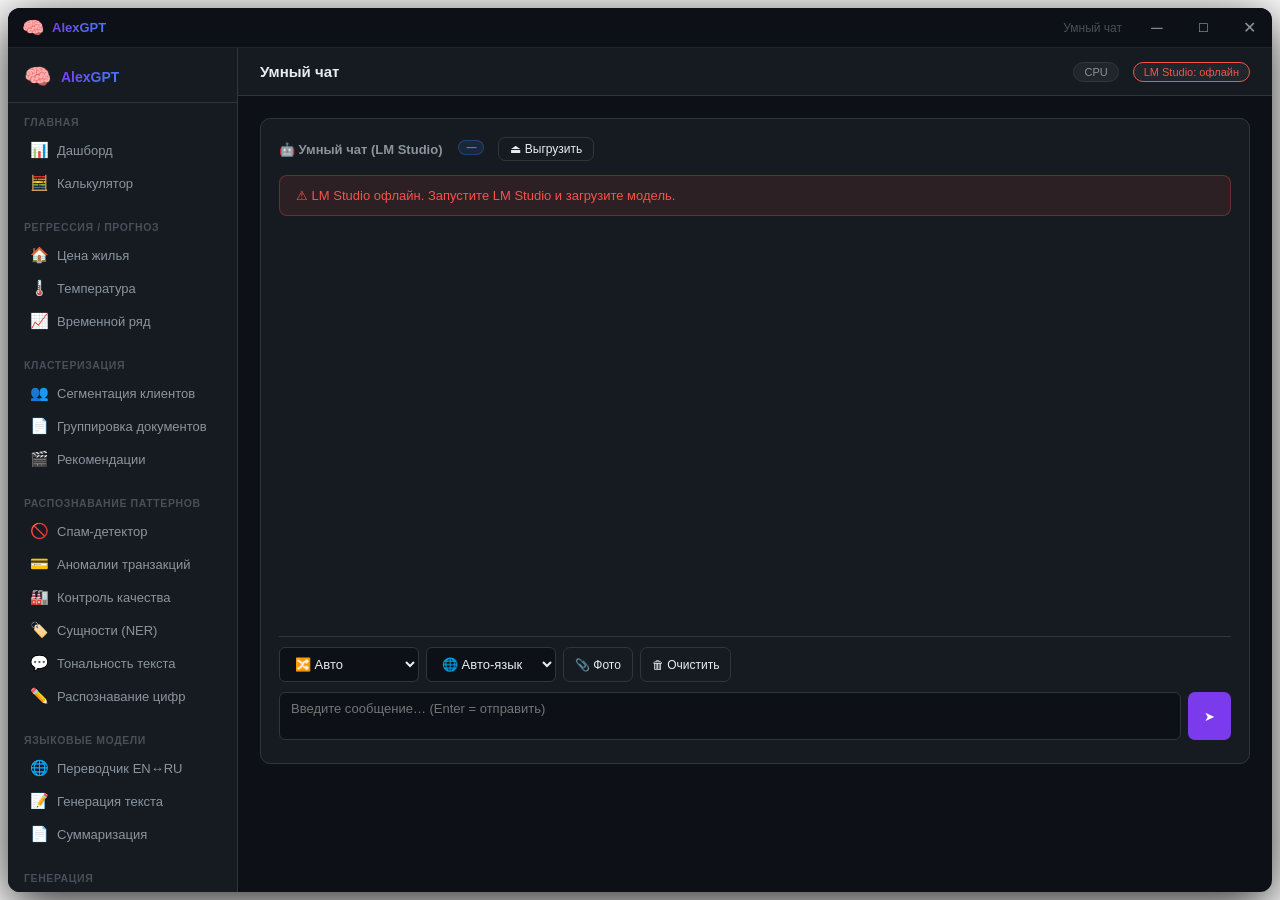
==== alexgpt/templates/app.html @ 1c68d15c "Навести порядок: структура, исправления багов, тесты, сборка - Проект разложен по папкам: alexgpt/ (" ====
<!DOCTYPE html>
<html lang="ru">
<head>
<meta charset="utf-8">
<meta name="viewport" content="width=device-width,initial-scale=1">
<title>AlexGPT</title>
<!-- Markdown + KaTeX для рендеринга чата -->
<link rel="stylesheet" href="/static/katex/katex.min.css">
<script defer src="/static/katex/katex.min.js"></script>
<script defer src="/static/katex/contrib/auto-render.min.js"
  onload="window._katexReady=true"></script>
<script src="/static/marked.min.js"></script>
<style>
:root{
  --bg:#0d1117;--surf:#161b22;--surf2:#21262d;--border:#30363d;
  --text:#e6edf3;--muted:#8b949e;--faint:#484f58;
  --purple:#7c3aed;--blue:#3b82f6;--green:#3fb950;--red:#f85149;--yellow:#d29922;
  --radius:10px;--sidebar:230px;--titlebar:40px;
}
*{margin:0;padding:0;box-sizing:border-box}
html,body{width:100%;height:100%;background:transparent;overflow:hidden;font-family:-apple-system,BlinkMacSystemFont,'Segoe UI',sans-serif;font-size:14px;color:var(--text)}

/* ══ Корневой контейнер (скруглённое окно) ══ */
#app-root{
  position:absolute;inset:8px;
  border-radius:12px;overflow:hidden;
  background:var(--bg);
  box-shadow:0 12px 52px rgba(0,0,0,.85),0 0 0 1px rgba(255,255,255,.07);
  display:flex;flex-direction:column;
  transition:inset .1s,border-radius .1s;
}
html[data-max='1'] #app-root{inset:0;border-radius:0;box-shadow:none;}

/* ══ Resize handles (по периметру) ══ */
.rz{position:absolute;z-index:9998;background:transparent}
.rz-n {top:0;left:12px;right:12px;height:5px;cursor:n-resize}
.rz-s {bottom:0;left:12px;right:12px;height:5px;cursor:s-resize}
.rz-e {right:0;top:12px;bottom:12px;width:5px;cursor:e-resize}
.rz-w {left:0;top:12px;bottom:12px;width:5px;cursor:w-resize}
.rz-ne{top:0;right:0;width:14px;height:14px;cursor:ne-resize}
.rz-nw{top:0;left:0;width:14px;height:14px;cursor:nw-resize}
.rz-se{bottom:0;right:0;width:14px;height:14px;cursor:se-resize}
.rz-sw{bottom:0;left:0;width:14px;height:14px;cursor:sw-resize}

/* ══ Titlebar ══ */
#titlebar{
  height:var(--titlebar);min-height:var(--titlebar);
  background:#0d1117;
  border-bottom:1px solid #1e2530;
  display:flex;align-items:center;
  flex-shrink:0;user-select:none;
}
#tb-logo{display:flex;align-items:center;gap:8px;padding:0 14px;flex-shrink:0;font-size:13px;font-weight:600}
#tb-logo .ico{font-size:18px}
#tb-logo .name{background:linear-gradient(135deg,var(--purple),var(--blue));-webkit-background-clip:text;-webkit-text-fill-color:transparent;background-clip:text}
#tb-drag{flex:1;height:100%;cursor:default}/* draggable zone */
#tb-pagetitle{font-size:12px;color:var(--faint);padding:0 12px;flex-shrink:0;pointer-events:none}
#tb-controls{display:flex;align-items:stretch;flex-shrink:0;height:100%}
.tb-btn{width:46px;height:100%;border:none;background:transparent;color:var(--muted);font-size:16px;cursor:pointer;display:flex;align-items:center;justify-content:center;transition:background .12s,color .12s}
.tb-btn:hover{background:#21262d;color:var(--text)}
.tb-close:hover{background:#e81123!important;color:#fff!important}
.tb-max-icon{font-size:12px}

/* ══ App body ══ */
#app-body{flex:1;display:flex;overflow:hidden;min-height:0}

/* ══ Sidebar ══ */
#sidebar{width:var(--sidebar);min-width:var(--sidebar);background:var(--surf);border-right:1px solid var(--border);display:flex;flex-direction:column;overflow-y:auto;overflow-x:hidden}
.logo{padding:16px 16px 12px;display:flex;align-items:center;gap:10px;border-bottom:1px solid var(--border)}
.logo-icon{font-size:22px}
.logo-text{font-size:14px;font-weight:700;background:linear-gradient(135deg,var(--purple),var(--blue));-webkit-background-clip:text;-webkit-text-fill-color:transparent;background-clip:text}
.nav-group{padding:8px 0}
.nav-label{padding:5px 16px;font-size:10.5px;font-weight:600;color:var(--faint);text-transform:uppercase;letter-spacing:.6px}
.nav-item{display:flex;align-items:center;gap:9px;padding:7px 16px;cursor:pointer;border-radius:6px;margin:1px 6px;color:var(--muted);transition:all .13s;font-size:13px}
.nav-item:hover{background:var(--surf2);color:var(--text)}
.nav-item.active{background:rgba(124,58,237,.15);color:var(--purple)}
.nav-item .icon{font-size:15px;width:18px;text-align:center;flex-shrink:0}
.sidebar-footer{margin-top:auto;padding:10px 16px;border-top:1px solid var(--border);font-size:11px;color:var(--faint)}

/* ══ Main ══ */
#main{flex:1;display:flex;flex-direction:column;overflow:hidden}
#topbar{background:var(--surf);border-bottom:1px solid var(--border);padding:0 22px;height:48px;display:flex;align-items:center;gap:14px;flex-shrink:0}
#page-title{font-size:15px;font-weight:600;flex:1}
.badge{display:inline-flex;align-items:center;gap:5px;background:var(--surf2);border:1px solid var(--border);border-radius:20px;padding:3px 10px;font-size:11px;color:var(--muted)}
.badge.green{border-color:var(--green);color:var(--green)}
.badge.red{border-color:var(--red);color:var(--red)}
#content{flex:1;overflow-y:auto;padding:22px}

/* ══ Section visibility ══ */
.section{display:none}.section.active{display:block}

/* ══ Cards ══ */
.grid{display:grid;gap:14px}
.grid-2{grid-template-columns:1fr 1fr}.grid-3{grid-template-columns:repeat(3,1fr)}.grid-4{grid-template-columns:repeat(4,1fr)}
@media(max-width:900px){.grid-4{grid-template-columns:repeat(2,1fr)}.grid-3{grid-template-columns:1fr 1fr}}
.card{background:var(--surf);border:1px solid var(--border);border-radius:var(--radius);padding:18px;transition:border-color .2s}
.card:hover{border-color:var(--purple)}
.card-header{display:flex;align-items:center;gap:10px;margin-bottom:12px}
.card-icon{font-size:26px}.card-title{font-size:14px;font-weight:600}.card-desc{font-size:12px;color:var(--muted);margin-top:2px}
.status-pill{display:inline-flex;align-items:center;gap:4px;font-size:11px;padding:2px 8px;border-radius:12px;margin-left:auto}
.pill-ok{background:rgba(63,185,80,.12);color:var(--green);border:1px solid rgba(63,185,80,.3)}
.pill-miss{background:rgba(248,81,73,.1);color:var(--red);border:1px solid rgba(248,81,73,.3)}
.go-btn{display:block;width:100%;margin-top:12px;padding:7px;background:rgba(124,58,237,.1);border:1px solid rgba(124,58,237,.3);color:var(--purple);border-radius:6px;cursor:pointer;font-size:12px;transition:all .15s;text-align:center}
.go-btn:hover{background:rgba(124,58,237,.2)}

/* ══ Tool layout ══ */
.tool-wrap{display:flex;gap:18px;align-items:flex-start}
.tool-input{flex:0 0 370px}
.tool-output{flex:1;min-width:0}
@media(max-width:820px){.tool-wrap{flex-direction:column}.tool-input{flex:none;width:100%}}
.panel{background:var(--surf);border:1px solid var(--border);border-radius:var(--radius);padding:18px}
.panel-title{font-size:13px;font-weight:600;color:var(--muted);margin-bottom:14px;display:flex;align-items:center;gap:8px}

/* ══ Forms ══ */
.form-group{margin-bottom:12px}
label{display:block;font-size:12px;color:var(--muted);margin-bottom:5px;font-weight:500}
input[type=text],input[type=number],textarea,select{
  width:100%;background:var(--bg);border:1px solid var(--border);border-radius:6px;
  padding:8px 11px;color:var(--text);font-size:13px;outline:none;transition:border-color .15s;font-family:inherit}
input[type=text]:focus,input[type=number]:focus,textarea:focus,select:focus{border-color:var(--purple)}
textarea{resize:vertical;min-height:86px}
select option{background:var(--surf)}
input[type=range]{width:100%;accent-color:var(--purple);cursor:pointer}

/* ══ Buttons ══ */
.btn{display:inline-flex;align-items:center;gap:6px;padding:7px 16px;border-radius:7px;font-size:13px;font-weight:500;cursor:pointer;border:none;transition:all .13s}
.btn-primary{background:var(--purple);color:#fff}.btn-primary:hover{background:#6d28d9}
.btn-primary:disabled{background:var(--surf2);color:var(--faint);cursor:not-allowed}
.btn-outline{background:transparent;color:var(--text);border:1px solid var(--border)}.btn-outline:hover{border-color:var(--purple);color:var(--purple)}
.btn-danger{background:transparent;color:var(--red);border:1px solid rgba(248,81,73,.4)}.btn-danger:hover{background:rgba(248,81,73,.1)}
.btn-sm{padding:4px 11px;font-size:12px}
.gpt-lang-btn.active{background:var(--purple);color:#fff;border-color:var(--purple)}
.btn-row{display:flex;gap:7px;flex-wrap:wrap;margin-top:4px}

/* ══ Output ══ */
.result-box{background:var(--bg);border:1px solid var(--border);border-radius:8px;padding:14px;min-height:56px;font-size:13px;line-height:1.6}
.result-big{font-size:30px;font-weight:700;color:var(--purple);text-align:center;padding:22px}
pre.code-block{background:var(--bg);border:1px solid var(--border);border-radius:8px;padding:14px;overflow-x:auto;font-size:12px;line-height:1.6;white-space:pre-wrap;font-family:'Consolas','Courier New',monospace}

/* ══ Bars ══ */
.score-bar-wrap{margin:4px 0}
.score-label{display:flex;justify-content:space-between;font-size:12px;margin-bottom:3px}
.score-bar{height:8px;background:var(--surf2);border-radius:4px;overflow:hidden}
.score-fill{height:100%;border-radius:4px;transition:width .4s ease}
.fill-red{background:var(--red)}.fill-gray{background:var(--faint)}.fill-green{background:var(--green)}

/* ══ GAN images ══ */
.img-grid{display:flex;flex-wrap:wrap;gap:8px;padding:6px 0}
.img-grid img{width:96px;height:96px;border-radius:6px;border:1px solid var(--border);image-rendering:pixelated}

/* ══ MNIST ══ */
#mnist-canvas{display:block;border:2px solid var(--border);border-radius:8px;cursor:crosshair;background:#111;touch-action:none}
.digit-conf{display:flex;align-items:center;gap:7px;margin:3px 0;font-size:12px}
.digit-conf span:first-child{width:14px;text-align:right;color:var(--muted)}
.digit-conf .bar{flex:1;height:13px;background:var(--surf2);border-radius:3px;overflow:hidden}
.digit-conf .bar-fill{height:100%;background:var(--purple);transition:width .3s}
.digit-conf span:last-child{width:36px;text-align:right;color:var(--muted)}

/* ══ Chat ══ */
#chat-messages{height:400px;overflow-y:auto;display:flex;flex-direction:column;gap:10px;padding:2px 0}
.msg{max-width:82%;padding:9px 13px;border-radius:12px;font-size:13px;line-height:1.6;white-space:pre-wrap;word-break:break-word}
.msg-user{align-self:flex-end;background:rgba(124,58,237,.2);border:1px solid rgba(124,58,237,.3)}
.msg-bot{align-self:flex-start;background:var(--surf2);border:1px solid var(--border)}
.model-badge{font-size:10px;background:rgba(59,130,246,.12);color:var(--blue);border:1px solid rgba(59,130,246,.3);border-radius:10px;padding:1px 7px;display:inline-block;margin-bottom:3px}
.chat-input-row{display:flex;gap:7px;margin-top:10px}
.chat-input-row textarea{min-height:40px;max-height:110px;resize:none}

/* ══ Coder ══ */
#coder-log{height:240px;overflow-y:auto;background:var(--bg);border:1px solid var(--border);border-radius:8px;padding:10px;font-size:12px;font-family:monospace;line-height:1.7}
.log-line{color:var(--muted)}.log-line.ok{color:var(--green)}.log-line.err{color:var(--red)}.log-line.head{color:var(--blue);font-weight:600}

/* ══ TimeSeries chart ══ */
#ts-chart{background:var(--bg);border:1px solid var(--border);border-radius:8px;padding:14px;min-height:150px;display:flex;align-items:flex-end;gap:5px}
.ts-bar-wrap{flex:1;display:flex;flex-direction:column;align-items:center;gap:3px}
.ts-bar{width:100%;border-radius:4px 4px 0 0;min-height:4px;transition:height .5s ease}
.ts-val{font-size:10px;color:var(--text)}.ts-day{font-size:10px;color:var(--faint)}

/* ══ Translator ══ */
.trans-wrap{display:flex;gap:10px;align-items:flex-start}
.trans-panel{flex:1}
.trans-mid{display:flex;flex-direction:column;align-items:center;justify-content:center;gap:7px;padding-top:26px}
.dir-btn{font-size:18px;cursor:pointer;background:var(--surf2);border:1px solid var(--border);border-radius:8px;width:36px;height:36px;display:flex;align-items:center;justify-content:center;transition:all .13s}
.dir-btn:hover{border-color:var(--purple)}

/* ══ Stats dashboard ══ */
.stat-row{display:flex;gap:14px;margin-bottom:18px}
.stat{flex:1;background:var(--surf);border:1px solid var(--border);border-radius:var(--radius);padding:14px;text-align:center}
.stat-num{font-size:26px;font-weight:700;color:var(--purple)}.stat-label{font-size:11px;color:var(--muted);margin-top:3px}

/* ══ History ══ */
.history{max-height:180px;overflow-y:auto}
.hist-row{display:flex;align-items:center;gap:8px;padding:5px 0;border-bottom:1px solid var(--border);font-size:12px}
.hist-expr{color:var(--muted);flex:1}.hist-res{color:var(--purple);font-weight:600}
.copy-btn{font-size:11px;padding:2px 6px;background:var(--surf2);border:1px solid var(--border);border-radius:4px;cursor:pointer;color:var(--muted)}
.copy-btn:hover{color:var(--text)}

/* ══ Digit selector ══ */
.digit-sel{display:flex;flex-wrap:wrap;gap:4px;margin:5px 0}
.d-btn{width:34px;height:34px;border-radius:6px;border:1px solid var(--border);background:var(--surf2);color:var(--text);cursor:pointer;font-size:13px;transition:all .13s;display:flex;align-items:center;justify-content:center}
.d-btn:hover{border-color:var(--purple)}
.d-btn.sel{background:rgba(124,58,237,.2);border-color:var(--purple);color:var(--purple)}

/* ══ Spinner ══ */
.spinner{display:inline-block;width:13px;height:13px;border:2px solid rgba(255,255,255,.3);border-top-color:#fff;border-radius:50%;animation:spin .6s linear infinite}

/* ══ Toast ══ */
#toasts{position:absolute;bottom:20px;right:20px;display:flex;flex-direction:column;gap:7px;z-index:9999}
.toast{background:var(--surf2);border:1px solid var(--border);border-radius:8px;padding:9px 14px;font-size:13px;max-width:300px;animation:fadeIn .18s ease}
.toast.err{border-color:var(--red);color:var(--red)}.toast.ok{border-color:var(--green);color:var(--green)}

@keyframes spin{to{transform:rotate(360deg)}}
@keyframes fadeIn{from{opacity:0;transform:translateY(8px)}to{opacity:1;transform:translateY(0)}}

::-webkit-scrollbar{width:5px;height:5px}
::-webkit-scrollbar-track{background:transparent}
::-webkit-scrollbar-thumb{background:var(--border);border-radius:3px}
::-webkit-scrollbar-thumb:hover{background:var(--faint)}
</style>
</head>
<body>

<div id="app-root">

  <!-- Resize handles -->
  <div class="rz rz-n"  data-edge="n"></div>
  <div class="rz rz-s"  data-edge="s"></div>
  <div class="rz rz-e"  data-edge="e"></div>
  <div class="rz rz-w"  data-edge="w"></div>
  <div class="rz rz-ne" data-edge="ne"></div>
  <div class="rz rz-nw" data-edge="nw"></div>
  <div class="rz rz-se" data-edge="se"></div>
  <div class="rz rz-sw" data-edge="sw"></div>

  <!-- ══ TITLEBAR ══ -->
  <div id="titlebar">
    <div id="tb-logo">
      <span class="ico">🧠</span>
      <span class="name">AlexGPT</span>
    </div>
    <div id="tb-drag"></div>
    <div id="tb-pagetitle" id="tb-pt">Дашборд</div>
    <div id="tb-controls">
      <button class="tb-btn" id="btn-min"   title="Свернуть">─</button>
      <button class="tb-btn" id="btn-max"   title="Развернуть"><span class="tb-max-icon" id="max-icon">☐</span></button>
      <button class="tb-btn tb-close" id="btn-close" title="Скрыть в трей">✕</button>
    </div>
  </div>

  <!-- ══ APP BODY ══ -->
  <div id="app-body">

    <!-- ─── SIDEBAR ─── -->
    <nav id="sidebar">
      <div class="logo">
        <span class="logo-icon">🧠</span>
        <span class="logo-text">AlexGPT</span>
      </div>

      <div class="nav-group">
        <div class="nav-label">Главная</div>
        <div class="nav-item active" onclick="go('dashboard')"><span class="icon">📊</span>Дашборд</div>
        <div class="nav-item" onclick="go('math')"><span class="icon">🧮</span>Калькулятор</div>
      </div>

      <div class="nav-group">
        <div class="nav-label">Регрессия / Прогноз</div>
        <div class="nav-item" onclick="go('price')"><span class="icon">🏠</span>Цена жилья</div>
        <div class="nav-item" onclick="go('temperature')"><span class="icon">🌡️</span>Температура</div>
        <div class="nav-item" onclick="go('timeseries')"><span class="icon">📈</span>Временной ряд</div>
      </div>

      <div class="nav-group">
        <div class="nav-label">Кластеризация</div>
        <div class="nav-item" onclick="go('clustering')"><span class="icon">👥</span>Сегментация клиентов</div>
        <div class="nav-item" onclick="go('clustering-docs')"><span class="icon">📄</span>Группировка документов</div>
        <div class="nav-item" onclick="go('recommender')"><span class="icon">🎬</span>Рекомендации</div>
      </div>

      <div class="nav-group">
        <div class="nav-label">Распознавание паттернов</div>
        <div class="nav-item" onclick="go('spam')"><span class="icon">🚫</span>Спам-детектор</div>
        <div class="nav-item" onclick="go('anomaly')"><span class="icon">💳</span>Аномалии транзакций</div>
        <div class="nav-item" onclick="go('defect')"><span class="icon">🏭</span>Контроль качества</div>
        <div class="nav-item" onclick="go('ner')"><span class="icon">🏷️</span>Сущности (NER)</div>
        <div class="nav-item" onclick="go('sentiment')"><span class="icon">💬</span>Тональность текста</div>
        <div class="nav-item" onclick="go('mnist')"><span class="icon">✏️</span>Распознавание цифр</div>
      </div>

      <div class="nav-group">
        <div class="nav-label">Языковые модели</div>
        <div class="nav-item" onclick="go('translator')"><span class="icon">🌐</span>Переводчик EN↔RU</div>
        <div class="nav-item" onclick="go('gpt')"><span class="icon">📝</span>Генерация текста</div>
        <div class="nav-item" onclick="go('summarize')"><span class="icon">📄</span>Суммаризация</div>
      </div>

      <div class="nav-group">
        <div class="nav-label">Генерация</div>
        <div class="nav-item" onclick="go('gan')"><span class="icon">🎨</span>Цифры (GAN)</div>
        <div class="nav-item" onclick="go('draw')"><span class="icon">🖼</span>Картинки (AI)</div>
      </div>

      <div class="nav-group">
        <div class="nav-label" style="display:flex;align-items:center;justify-content:space-between">
          AI Ассистент
          <button class="btn btn-outline btn-sm" style="padding:2px 7px;font-size:11px" onclick="newChatSession()" title="Новый чат">＋</button>
        </div>
        <div class="nav-item" onclick="go('homework')"><span class="icon">📚</span>Решить тест (МЕШ)</div>
        <div class="nav-item" onclick="go('chat')"><span class="icon">🤖</span>Умный чат</div>
        <div id="chat-sessions-list"></div>
        <div class="nav-item" onclick="go('coder')"><span class="icon">👾</span>Команда кодеров</div>
        <div class="nav-item" onclick="go('coder-v2')"><span class="icon">🤖</span>Команда v2 (авто-цикл)</div>
        <div class="nav-item" onclick="go('code-review')"><span class="icon">🔍</span>Проверка кода</div>
        <div class="nav-item" onclick="go('lm-models')"><span class="icon">🟢</span>Модели LM Studio</div>
        <!-- LM Studio модели -->
        <div id="lm-models-nav" style="padding:4px 6px 0"></div>
      </div>

      <div class="nav-group">
        <div class="nav-label">Система</div>
        <div class="nav-item" onclick="go('logs')"><span class="icon">📋</span>Логи сервера</div>
      </div>

      <div class="sidebar-footer" id="device-info">Устройство: …</div>
    </nav>

    <!-- ─── MAIN ─── -->
    <div id="main">
      <div id="topbar">
        <span id="page-title">Дашборд</span>
        <span id="badge-device" class="badge">CPU</span>
        <span id="badge-lm" class="badge red">LM Studio: офлайн</span>
      </div>

      <div id="content">

      <!-- DASHBOARD -->
      <div id="sec-dashboard" class="section active">
        <div class="stat-row">
          <div class="stat"><div class="stat-num" id="stat-models">0</div><div class="stat-label">Моделей доступно</div></div>
          <div class="stat"><div class="stat-num" id="stat-device">CPU</div><div class="stat-label">Вычисления</div></div>
          <div class="stat"><div class="stat-num" id="stat-lm">—</div><div class="stat-label">LM Studio</div></div>
        </div>
        <div class="grid grid-4" id="model-cards"></div>
      </div>

      <!-- MATH -->
      <div id="sec-math" class="section">
        <div class="tool-wrap">
          <div class="tool-input"><div class="panel">
            <div class="panel-title">🔢 Математический решатель</div>
            <div class="form-group">
              <label>Выражение</label>
              <input type="text" id="math-input" placeholder="123 * 456 + 789 / 3" onkeydown="if(event.key==='Enter')solveMath()">
            </div>
            <div class="btn-row">
              <button class="btn btn-primary" onclick="solveMath()">Вычислить</button>
              <button class="btn btn-outline" onclick="document.getElementById('math-input').value=''">Очистить</button>
            </div>
            <div style="margin-top:12px"><label style="margin-bottom:7px">Примеры:</label>
              <div class="btn-row">
                <button class="btn btn-outline btn-sm" onclick="setMath('123 + 456')">123 + 456</button>
                <button class="btn btn-outline btn-sm" onclick="setMath('99 * 99')">99 × 99</button>
                <button class="btn btn-outline btn-sm" onclick="setMath('(100 - 37) * 2.5')">Сложное</button>
                <button class="btn btn-outline btn-sm" onclick="setMath('3.14159 * 10 ** 2')">π·r²</button>
              </div>
            </div>
          </div></div>
          <div class="tool-output">
            <div class="panel"><div class="panel-title">Результат</div><div id="math-result" class="result-big">—</div></div>
            <div class="panel" style="margin-top:14px"><div class="panel-title">История</div><div class="history" id="math-history"></div></div>
          </div>
        </div>
      </div>

      <!-- PRICE -->
      <div id="sec-price" class="section">
        <div class="tool-wrap">
          <div class="tool-input"><div class="panel">
            <div class="panel-title">🏠 Параметры квартиры</div>
            <div class="form-group"><label>Площадь: <b id="area-val">60</b> м²</label>
              <input type="range" id="area" min="25" max="150" value="60" oninput="document.getElementById('area-val').textContent=this.value"></div>
            <div class="form-group"><label>Комнат: <b id="rooms-val">2</b></label>
              <input type="range" id="rooms" min="1" max="5" value="2" oninput="document.getElementById('rooms-val').textContent=this.value"></div>
            <div class="form-group"><label>Этаж: <b id="floor-val">5</b></label>
              <input type="range" id="floor" min="1" max="25" value="5" oninput="document.getElementById('floor-val').textContent=this.value"></div>
            <div class="form-group"><label>Возраст дома: <b id="age-val">10</b> лет</label>
              <input type="range" id="age" min="0" max="60" value="10" oninput="document.getElementById('age-val').textContent=this.value"></div>
            <div class="form-group"><label>Район</label>
              <select id="district">
                <option value="0">Окраина</option><option value="1">Спальный</option>
                <option value="2" selected>Средний</option><option value="3">Близко к центру</option><option value="4">Центр</option>
              </select></div>
            <button class="btn btn-primary" style="width:100%" onclick="predictPrice()">Рассчитать цену</button>
          </div></div>
          <div class="tool-output">
            <div class="panel"><div class="panel-title">Прогноз стоимости</div>
              <div id="price-result" class="result-big">—</div>
              <div id="price-detail" style="text-align:center;color:var(--muted);font-size:12px;margin-top:-14px"></div></div>
            <div class="panel" style="margin-top:14px"><div class="panel-title">Факторы</div>
              <div id="price-factors" style="font-size:13px;color:var(--muted)">Нажмите «Рассчитать»...</div></div>
          </div>
        </div>
      </div>

      <!-- SENTIMENT -->
      <div id="sec-sentiment" class="section">
        <div class="tool-wrap">
          <div class="tool-input"><div class="panel">
            <div class="panel-title">💬 Анализ тональности</div>
            <div class="form-group"><label>Текст на русском</label>
              <textarea id="sent-input" rows="6" placeholder="Введите отзыв или любой текст…"></textarea></div>
            <button class="btn btn-primary" style="width:100%" onclick="analyzeSentiment()">Анализировать</button>
            <div style="margin-top:10px"><label style="margin-bottom:6px">Примеры:</label>
              <div class="btn-row">
                <button class="btn btn-outline btn-sm" onclick="setSent('Отличный товар, очень доволен!')">Позитив</button>
                <button class="btn btn-outline btn-sm" onclick="setSent('Ужасное качество, полный брак.')">Негатив</button>
                <button class="btn btn-outline btn-sm" onclick="setSent('Нормально, ничего особенного.')">Нейтрально</button>
              </div></div>
          </div></div>
          <div class="tool-output"><div class="panel">
            <div class="panel-title">Результат</div>
            <div id="sent-emoji" style="font-size:60px;text-align:center;padding:14px 0">😐</div>
            <div id="sent-label" style="text-align:center;font-size:17px;font-weight:600;margin-bottom:14px;color:var(--muted)">Нейтральный</div>
            <div id="sent-bars"></div>
          </div></div>
        </div>
      </div>

      <!-- TIMESERIES -->
      <div id="sec-timeseries" class="section">
        <div class="tool-wrap">
          <div class="tool-input"><div class="panel">
            <div class="panel-title">📈 Прогноз временного ряда</div>
            <div style="display:flex;gap:6px;margin-bottom:14px;flex-wrap:wrap">
              <button class="btn btn-outline btn-sm ts-mode-btn active" onclick="setTSMode('sales',this)">📦 Продажи</button>
              <button class="btn btn-outline btn-sm ts-mode-btn" onclick="setTSMode('server',this)">🖥️ Нагрузка CPU</button>
              <button class="btn btn-outline btn-sm ts-mode-btn" onclick="setTSMode('traffic',this)">🚗 Трафик</button>
              <button class="btn btn-outline btn-sm ts-mode-btn" onclick="setTSMode('stocks',this)">📉 Акции</button>
              <button class="btn btn-outline btn-sm ts-mode-btn" onclick="setTSMode('energy',this)">⚡ Энергопотребление</button>
              <button class="btn btn-outline btn-sm ts-mode-btn" onclick="setTSMode('calls',this)">📞 Звонки</button>
            </div>
            <div id="ts-mode-desc" style="font-size:12px;color:var(--muted);background:var(--surf2);border-radius:6px;padding:8px 10px;margin-bottom:12px;line-height:1.5"></div>
            <div class="form-group">
              <label id="ts-data-label">Данные: последние 30 дней продаж</label>
              <textarea id="ts-input" rows="4" style="font-size:12px;font-family:monospace"></textarea>
            </div>
            <div class="btn-row">
              <button class="btn btn-primary" onclick="forecastTS()">Прогноз →</button>
              <button class="btn btn-outline" onclick="resetTSData()">Сбросить данные</button>
            </div>
          </div></div>
          <div class="tool-output"><div class="panel">
            <div class="panel-title">График прогноза</div>
            <div id="ts-context" style="text-align:center;font-size:12px;color:var(--muted);margin-bottom:8px"></div>
            <div id="ts-chart"></div>
            <div id="ts-mean" style="text-align:center;margin-top:8px;color:var(--muted);font-size:13px"></div>
            <div id="ts-insight" style="text-align:center;margin-top:6px;font-size:13px;font-weight:600;color:var(--purple)"></div>
          </div></div>
        </div>
      </div>

      <!-- CLUSTERING: Сегментация клиентов -->
      <div id="sec-clustering" class="section">
        <div class="tool-wrap">
          <div class="tool-input"><div class="panel">
            <div class="panel-title">👥 Сегментация клиентов по поведению</div>
            <div style="font-size:12px;color:var(--muted);background:var(--surf2);border-radius:6px;padding:8px 10px;margin-bottom:12px;line-height:1.5">
              Autoencoder + K-Means без учителя. Находит к какому из 4 сегментов относится клиент: <b>VIP</b>, <b>Активные</b>, <b>Молодые</b>, <b>Пассивные</b>. Используется в маркетинге для персонализации предложений.</div>
            <div class="form-group"><label>Возраст: <b id="cl-age-v">35</b> лет</label>
              <input type="range" id="cl-age" min="18" max="70" value="35" oninput="document.getElementById('cl-age-v').textContent=this.value"></div>
            <div class="form-group"><label>Заказов всего: <b id="cl-ord-v">10</b></label>
              <input type="range" id="cl-ord" min="0" max="60" value="10" oninput="document.getElementById('cl-ord-v').textContent=this.value"></div>
            <div class="form-group"><label>Средний чек: <b id="cl-avg-v">3 000</b> руб</label>
              <input type="range" id="cl-avg" min="500" max="20000" step="500" value="3000" oninput="document.getElementById('cl-avg-v').textContent=Number(this.value).toLocaleString('ru')"></div>
            <div class="form-group"><label>Сумма покупок: <b id="cl-tot-v">30</b> тыс руб</label>
              <input type="range" id="cl-tot" min="1" max="300" value="30" oninput="document.getElementById('cl-tot-v').textContent=this.value"></div>
            <div class="form-group"><label>Дней с последней покупки: <b id="cl-days-v">20</b></label>
              <input type="range" id="cl-days" min="0" max="180" value="20" oninput="document.getElementById('cl-days-v').textContent=this.value"></div>
            <div class="form-group"><label>Визитов в месяц: <b id="cl-vis-v">10</b></label>
              <input type="range" id="cl-vis" min="0" max="60" value="10" oninput="document.getElementById('cl-vis-v').textContent=this.value"></div>
            <button class="btn btn-primary" style="width:100%;margin-bottom:10px" onclick="clusterCustomer()">Определить сегмент</button>
            <label style="margin-bottom:6px">Шаблоны клиентов:</label>
            <div class="btn-row" style="flex-wrap:wrap">
              <button class="btn btn-outline btn-sm" onclick="setCLEx(42,8,15000,120,10,5)">👑 VIP</button>
              <button class="btn btn-outline btn-sm" onclick="setCLEx(32,25,3000,75,7,20)">⚡ Активный</button>
              <button class="btn btn-outline btn-sm" onclick="setCLEx(23,3,1500,5,20,40)">🧑 Молодой</button>
              <button class="btn btn-outline btn-sm" onclick="setCLEx(50,2,2000,4,90,2)">😴 Пассивный</button>
              <button class="btn btn-outline btn-sm" onclick="setCLEx(38,15,8000,90,5,15)">💎 Лояльный</button>
              <button class="btn btn-outline btn-sm" onclick="setCLEx(28,6,2500,20,35,8)">🔄 Редкий</button>
              <button class="btn btn-outline btn-sm" onclick="setCLEx(45,1,12000,12,60,1)">🏆 Разовый VIP</button>
              <button class="btn btn-outline btn-sm" onclick="setCLEx(19,40,800,30,3,50)">🔥 Студент</button>
            </div>
          </div></div>
          <div class="tool-output"><div class="panel">
            <div class="panel-title">Результат сегментации</div>
            <div id="cl-emoji" style="font-size:60px;text-align:center;padding:14px 0">👤</div>
            <div id="cl-label" style="text-align:center;font-size:22px;font-weight:700;margin-bottom:8px;color:var(--purple)">—</div>
            <div id="cl-rec" style="text-align:center;font-size:13px;color:var(--muted);padding:0 10px;line-height:1.5"></div>
          </div></div>
        </div>
      </div>

      <!-- CLUSTERING-DOCS: Группировка документов -->
      <div id="sec-clustering-docs" class="section">
        <div class="tool-wrap">
          <div class="tool-input"><div class="panel">
            <div class="panel-title">📄 Группировка документов по тематике</div>
            <div style="font-size:12px;color:var(--muted);background:var(--surf2);border-radius:6px;padding:8px 10px;margin-bottom:12px;line-height:1.5">
              TF-IDF + K-Means автоматически группирует тексты по смысловой близости. Каждый документ — отдельная строка. Находит общие темы без меток. Применяется в архивах, поиске, новостных агрегаторах.</div>
            <div class="form-group"><label>Документы (по одному на строку)</label>
              <textarea id="doc-input" rows="9" placeholder="Введите тексты, каждый с новой строки…" style="font-size:12px"></textarea></div>
            <div class="form-group"><label>Количество тем (кластеров): <b id="doc-k-v">3</b></label>
              <input type="range" id="doc-k" min="2" max="8" value="3" oninput="document.getElementById('doc-k-v').textContent=this.value"></div>
            <button class="btn btn-primary" style="width:100%;margin-bottom:10px" onclick="clusterDocuments()">Сгруппировать</button>
            <label style="margin-bottom:6px">Шаблоны:</label>
            <div class="btn-row" style="flex-wrap:wrap">
              <button class="btn btn-outline btn-sm" onclick="setDocEx('news')">📰 Новости</button>
              <button class="btn btn-outline btn-sm" onclick="setDocEx('reviews')">⭐ Отзывы</button>
              <button class="btn btn-outline btn-sm" onclick="setDocEx('science')">🔬 Наука</button>
              <button class="btn btn-outline btn-sm" onclick="setDocEx('support')">🛠️ Обращения</button>
            </div>
          </div></div>
          <div class="tool-output"><div class="panel">
            <div class="panel-title">Результат группировки</div>
            <div id="doc-result" style="font-size:13px;line-height:1.7">
              <div style="color:var(--muted);text-align:center;padding:20px">Введите документы и нажмите «Сгруппировать»</div>
            </div>
          </div></div>
        </div>
      </div>

      <!-- RECOMMENDER -->
      <div id="sec-recommender" class="section">
        <div class="tool-wrap">
          <div class="tool-input"><div class="panel">
            <div class="panel-title">🎬 Рекомендательная система</div>
            <div style="font-size:12px;color:var(--muted);background:var(--surf2);border-radius:6px;padding:8px 10px;margin-bottom:12px;line-height:1.5">
              Neural Collaborative Filtering: 115 фильмов × 6 жанров, 500 пользователей. Выбери фильмы которые нравятся — система найдёт похожие по эмбеддингам.</div>
            <div style="margin-bottom:10px">
              <label style="margin-bottom:6px">Быстрый выбор по вкусу:</label>
              <div class="btn-row" style="flex-wrap:wrap">
                <button class="btn btn-outline btn-sm" onclick="recQuick('action')">💥 Экшен</button>
                <button class="btn btn-outline btn-sm" onclick="recQuick('comedy')">😂 Комедия</button>
                <button class="btn btn-outline btn-sm" onclick="recQuick('drama')">🎭 Драма</button>
                <button class="btn btn-outline btn-sm" onclick="recQuick('scifi')">🚀 Sci-Fi</button>
                <button class="btn btn-outline btn-sm" onclick="recQuick('romance')">💕 Романтика</button>
                <button class="btn btn-outline btn-sm" onclick="recQuick('thriller')">🔪 Триллер</button>
              </div>
            </div>
            <div class="form-group"><label>Выбранные фильмы (<b id="rec-count">0</b>):</label>
              <div id="rec-selected" style="min-height:36px;background:var(--surf2);border-radius:6px;padding:6px 8px;font-size:12px;color:var(--muted);line-height:1.8">Ничего не выбрано</div></div>
            <div style="display:flex;gap:8px;margin-bottom:10px">
              <button class="btn btn-primary" style="flex:1" onclick="getRecommendations()">Рекомендовать →</button>
              <button class="btn btn-outline" onclick="recClearSelected()">Сбросить</button>
            </div>
            <div class="form-group"><label style="margin-bottom:6px">Каталог фильмов:</label>
              <div id="rec-catalog" style="max-height:200px;overflow-y:auto;font-size:12px;line-height:1.8">
                <div style="color:var(--muted)">Загрузка…</div>
              </div>
            </div>
          </div></div>
          <div class="tool-output"><div class="panel">
            <div class="panel-title">Рекомендации</div>
            <div id="rec-result" style="font-size:13px">
              <div style="color:var(--muted);text-align:center;padding:20px">Выбери фильмы и нажми «Рекомендовать»</div>
            </div>
          </div></div>
        </div>
      </div>

      <!-- ANOMALY -->
      <div id="sec-anomaly" class="section">
        <div class="tool-wrap">
          <div class="tool-input"><div class="panel">
            <div class="panel-title">💳 Обнаружение мошенничества</div>
            <div style="font-size:12px;color:var(--muted);background:var(--surf2);border-radius:6px;padding:8px 10px;margin-bottom:12px;line-height:1.5">
              Autoencoder обучен только на нормальных транзакциях. Мошеннические транзакции восстанавливаются с большой ошибкой → детектируются как аномалия</div>
            <div class="form-group"><label>Сумма: <b id="an-amt-v">500</b> руб</label>
              <input type="range" id="an-amt" min="10" max="100000" step="10" value="500" oninput="document.getElementById('an-amt-v').textContent=Number(this.value).toLocaleString('ru')"></div>
            <div class="form-group"><label>Час операции: <b id="an-hr-v">14</b>:00</label>
              <input type="range" id="an-hr" min="0" max="23" value="14" oninput="document.getElementById('an-hr-v').textContent=this.value"></div>
            <div class="form-group"><label>Транзакций сегодня: <b id="an-fr-v">3</b></label>
              <input type="range" id="an-fr" min="0" max="30" value="3" oninput="document.getElementById('an-fr-v').textContent=this.value"></div>
            <div class="form-group"><label>Баланс: <b id="an-bal-v">50 000</b> руб</label>
              <input type="range" id="an-bal" min="0" max="200000" step="1000" value="50000" oninput="document.getElementById('an-bal-v').textContent=Number(this.value).toLocaleString('ru')"></div>
            <div class="form-group"><label>Расстояние от дома: <b id="an-dist-v">2</b> км</label>
              <input type="range" id="an-dist" min="0" max="5000" step="10" value="2" oninput="document.getElementById('an-dist-v').textContent=Number(this.value).toLocaleString('ru')"></div>
            <div class="form-group"><label style="margin-bottom:6px">Тип</label>
              <div style="display:flex;gap:10px">
                <label style="display:flex;align-items:center;gap:5px;cursor:pointer"><input type="checkbox" id="an-foreign"> Заграница</label>
                <label style="display:flex;align-items:center;gap:5px;cursor:pointer"><input type="checkbox" id="an-online" checked> Онлайн</label>
              </div></div>
            <button class="btn btn-primary" style="width:100%;margin-bottom:10px" onclick="checkAnomaly()">Проверить транзакцию</button>
            <label style="margin-bottom:6px">Шаблоны:</label>
            <div class="btn-row" style="flex-wrap:wrap">
              <button class="btn btn-outline btn-sm" onclick="setANEx('normal')">✅ Обычная</button>
              <button class="btn btn-outline btn-sm" onclick="setANEx('night')">🌙 Ночная крупная</button>
              <button class="btn btn-outline btn-sm" onclick="setANEx('abroad')">✈️ Заграничная</button>
              <button class="btn btn-outline btn-sm" onclick="setANEx('fraud')">🚨 Подозрительная</button>
            </div>
          </div></div>
          <div class="tool-output"><div class="panel">
            <div class="panel-title">Результат проверки</div>
            <div id="an-emoji" style="font-size:60px;text-align:center;padding:14px 0">🔍</div>
            <div id="an-label" style="text-align:center;font-size:20px;font-weight:700;margin-bottom:14px">—</div>
            <div id="an-bar-wrap" style="display:none">
              <div style="display:flex;justify-content:space-between;margin-bottom:4px;font-size:13px">
                <span>Уровень риска</span><span id="an-risk-val"></span></div>
              <div style="background:var(--surf2);border-radius:6px;height:14px;overflow:hidden;margin-bottom:10px">
                <div id="an-risk-bar" style="height:100%;transition:width .5s,background .5s"></div></div>
              <div id="an-detail" style="font-size:12px;color:var(--muted);text-align:center"></div>
            </div>
          </div></div>
        </div>
      </div>

      <!-- DEFECT -->
      <div id="sec-defect" class="section">
        <div class="tool-wrap">
          <div class="tool-input"><div class="panel">
            <div class="panel-title">🏭 Контроль качества деталей</div>
            <div style="font-size:12px;color:var(--muted);background:var(--surf2);border-radius:6px;padding:8px 10px;margin-bottom:12px;line-height:1.5">
              DefectNet классифицирует деталь как норму или брак по 8 измерениям: толщина, масса, твёрдость, шероховатость, размеры, температура и время обработки</div>
            <div class="form-group"><label>Толщина: <b id="df-th-v">10.00</b> мм (норма: 9.85–10.15)</label>
              <input type="range" id="df-th" min="9.5" max="10.5" step="0.01" value="10.0" oninput="document.getElementById('df-th-v').textContent=parseFloat(this.value).toFixed(2)"></div>
            <div class="form-group"><label>Масса: <b id="df-ms-v">250</b> г (норма: 230–270)</label>
              <input type="range" id="df-ms" min="180" max="320" value="250" oninput="document.getElementById('df-ms-v').textContent=this.value"></div>
            <div class="form-group"><label>Твёрдость: <b id="df-hd-v">200</b> HB (норма: 160–240)</label>
              <input type="range" id="df-hd" min="80" max="320" value="200" oninput="document.getElementById('df-hd-v').textContent=this.value"></div>
            <div class="form-group"><label>Шероховатость: <b id="df-rg-v">1.6</b> Ra (норма: 0.8–2.4)</label>
              <input type="range" id="df-rg" min="0.2" max="6.0" step="0.1" value="1.6" oninput="document.getElementById('df-rg-v').textContent=parseFloat(this.value).toFixed(1)"></div>
            <div class="form-group"><label>Температура обработки: <b id="df-tp-v">850</b> °C (норма: 750–950)</label>
              <input type="range" id="df-tp" min="600" max="1100" value="850" oninput="document.getElementById('df-tp-v').textContent=this.value"></div>
            <button class="btn btn-primary" style="width:100%;margin-bottom:10px" onclick="checkDefect()">Проверить деталь</button>
            <label style="margin-bottom:6px">Шаблоны:</label>
            <div class="btn-row" style="flex-wrap:wrap">
              <button class="btn btn-outline btn-sm" onclick="setDFEx('ok')">✅ Норма</button>
              <button class="btn btn-outline btn-sm" onclick="setDFEx('crack')">💔 Трещина (толщина)</button>
              <button class="btn btn-outline btn-sm" onclick="setDFEx('void')">⚖️ Пустота (масса)</button>
              <button class="btn btn-outline btn-sm" onclick="setDFEx('thermal')">🔥 Термобрак</button>
            </div>
          </div></div>
          <div class="tool-output"><div class="panel">
            <div class="panel-title">Результат контроля</div>
            <div id="df-emoji" style="font-size:60px;text-align:center;padding:14px 0">🔧</div>
            <div id="df-label" style="text-align:center;font-size:22px;font-weight:700;margin-bottom:14px">—</div>
            <div id="df-bars"></div>
          </div></div>
        </div>
      </div>

      <!-- TEMPERATURE -->
      <div id="sec-temperature" class="section">
        <div class="tool-wrap">
          <div class="tool-input"><div class="panel">
            <div class="panel-title">🌡️ Параметры погоды (сегодня)</div>
            <div class="form-group"><label>Температура сегодня: <b id="tt-val">10</b> °C</label>
              <input type="range" id="tt" min="-30" max="40" value="10" oninput="document.getElementById('tt-val').textContent=this.value"></div>
            <div class="form-group"><label>Давление: <b id="tp-val">760</b> мм рт.ст.</label>
              <input type="range" id="tp" min="730" max="790" value="760" oninput="document.getElementById('tp-val').textContent=this.value"></div>
            <div class="form-group"><label>Влажность: <b id="th-val">60</b> %</label>
              <input type="range" id="th" min="20" max="100" value="60" oninput="document.getElementById('th-val').textContent=this.value"></div>
            <div class="form-group"><label>Ветер: <b id="tw-val">3</b> м/с</label>
              <input type="range" id="tw" min="0" max="20" value="3" oninput="document.getElementById('tw-val').textContent=this.value"></div>
            <div class="form-group"><label>Облачность: <b id="tc-val">50</b> %</label>
              <input type="range" id="tc" min="0" max="100" value="50" oninput="document.getElementById('tc-val').textContent=this.value"></div>
            <div class="form-group"><label>Месяц</label>
              <select id="tm">
                <option value="1">Январь</option><option value="2">Февраль</option>
                <option value="3">Март</option><option value="4">Апрель</option>
                <option value="5">Май</option><option value="6" selected>Июнь</option>
                <option value="7">Июль</option><option value="8">Август</option>
                <option value="9">Сентябрь</option><option value="10">Октябрь</option>
                <option value="11">Ноябрь</option><option value="12">Декабрь</option>
              </select></div>
            <button class="btn btn-primary" style="width:100%" onclick="predictTemp()">Предсказать температуру</button>
            <div style="margin-top:10px"><label style="margin-bottom:6px">Примеры:</label>
              <div class="btn-row">
                <button class="btn btn-outline btn-sm" onclick="setTempEx(-5,755,80,2,0.7,1)">Январь, мороз</button>
                <button class="btn btn-outline btn-sm" onclick="setTempEx(25,765,50,1,0.2,7)">Июль, жара</button>
                <button class="btn btn-outline btn-sm" onclick="setTempEx(10,750,70,8,0.9,10)">Осень, ветер</button>
              </div></div>
          </div></div>
          <div class="tool-output"><div class="panel">
            <div class="panel-title">Прогноз на завтра</div>
            <div id="temp-result" class="result-big">—</div>
            <div id="temp-desc" style="text-align:center;color:var(--muted);font-size:13px;margin-top:-10px"></div>
          </div></div>
        </div>
      </div>

      <!-- SPAM -->
      <div id="sec-spam" class="section">
        <div class="tool-wrap">
          <div class="tool-input"><div class="panel">
            <div class="panel-title">🚫 Анализ текста на спам</div>
            <div class="form-group"><label>Текст письма (английский)</label>
              <textarea id="spam-input" rows="7" placeholder="Введите текст письма или сообщения…"></textarea></div>
            <button class="btn btn-primary" style="width:100%" onclick="analyzeSpam()">Проверить</button>
            <div style="margin-top:10px"><label style="margin-bottom:6px">Примеры:</label>
              <div class="btn-row">
                <button class="btn btn-outline btn-sm" onclick="setSpamEx('spam1')">Спам</button>
                <button class="btn btn-outline btn-sm" onclick="setSpamEx('ham1')">Не спам</button>
                <button class="btn btn-outline btn-sm" onclick="setSpamEx('spam2')">Спам 2</button>
                <button class="btn btn-outline btn-sm" onclick="setSpamEx('ham2')">Не спам 2</button>
              </div></div>
          </div></div>
          <div class="tool-output"><div class="panel">
            <div class="panel-title">Результат</div>
            <div id="spam-emoji" style="font-size:60px;text-align:center;padding:14px 0">📬</div>
            <div id="spam-label" style="text-align:center;font-size:20px;font-weight:700;margin-bottom:14px">—</div>
            <div id="spam-bars"></div>
          </div></div>
        </div>
      </div>

      <!-- SUMMARIZE -->
      <div id="sec-summarize" class="section">
        <div class="tool-wrap">
          <div class="tool-input"><div class="panel">
            <div class="panel-title">📄 Экстрактивная суммаризация</div>
            <div style="font-size:12px;color:var(--muted);background:var(--surf2);border-radius:6px;padding:8px 10px;margin-bottom:12px;line-height:1.5">
              Алгоритм TF-IDF выбирает самые информативные предложения из текста. Не генерирует — только извлекает ключевые фразы. Работает без нейросети.</div>
            <div class="form-group"><label>Текст для суммаризации</label>
              <textarea id="sum-input" rows="8" placeholder="Вставьте длинный текст…"></textarea></div>
            <div class="form-group"><label>Предложений в итоге: <b id="sum-n-v">3</b></label>
              <input type="range" id="sum-n" min="1" max="15" value="3" oninput="document.getElementById('sum-n-v').textContent=this.value"></div>
            <button class="btn btn-primary" style="width:100%" onclick="summarizeText()">Сжать текст</button>
            <div style="margin-top:10px"><label style="margin-bottom:6px">Примеры:</label>
              <div class="btn-row" style="flex-wrap:wrap">
                <button class="btn btn-outline btn-sm" onclick="setSumEx('tech')">💻 Технологии</button>
                <button class="btn btn-outline btn-sm" onclick="setSumEx('science')">🔬 Наука</button>
                <button class="btn btn-outline btn-sm" onclick="setSumEx('business')">💼 Бизнес</button>
                <button class="btn btn-outline btn-sm" onclick="setSumEx('history')">📜 История</button>
              </div></div>
          </div></div>
          <div class="tool-output"><div class="panel">
            <div class="panel-title">Краткое содержание</div>
            <div id="sum-result" style="font-size:13px;line-height:1.8;color:var(--text)">
              <div style="color:var(--muted);text-align:center;padding:20px">Введите текст и нажмите «Сжать текст»</div>
            </div>
            <div id="sum-stats" style="margin-top:12px;font-size:11px;color:var(--faint)"></div>
          </div></div>
        </div>
      </div>

      <!-- NER -->
      <div id="sec-ner" class="section">
        <div class="tool-wrap">
          <div class="tool-input"><div class="panel">
            <div class="panel-title">🏷️ Извлечение именованных сущностей (NER)</div>
            <div style="font-size:12px;color:var(--muted);background:var(--surf2);border-radius:6px;padding:8px 10px;margin-bottom:12px;line-height:1.5">
              Bi-LSTM тегирует каждое слово текста. Распознаёт: <b>PER</b> — люди, <b>ORG</b> — организации, <b>LOC</b> — места, <b>DATE</b> — даты. Двуязычная: <b>English + Русский</b>.</div>
            <div class="form-group"><label>Текст (английский)</label>
              <textarea id="ner-input" rows="5" placeholder="Enter English text with names, organizations, places and dates…"></textarea></div>
            <button class="btn btn-primary" style="width:100%" onclick="analyzeNER()">Найти сущности</button>
            <div style="margin-top:10px"><label style="margin-bottom:6px">Примеры:</label>
              <div style="font-size:11px;color:var(--faint);margin-bottom:4px">English:</div>
            <div class="btn-row" style="flex-wrap:wrap;margin-bottom:8px">
                <button class="btn btn-outline btn-sm" onclick="setNEREx('biz')">🏢 Business</button>
                <button class="btn btn-outline btn-sm" onclick="setNEREx('bio')">👤 Biography</button>
                <button class="btn btn-outline btn-sm" onclick="setNEREx('news')">📰 News</button>
                <button class="btn btn-outline btn-sm" onclick="setNEREx('science')">🔬 Science</button>
                <button class="btn btn-outline btn-sm" onclick="setNEREx('geo')">🌍 Geo</button>
              </div>
            <div style="font-size:11px;color:var(--faint);margin-bottom:4px">Русский:</div>
            <div class="btn-row" style="flex-wrap:wrap">
                <button class="btn btn-outline btn-sm" onclick="setNEREx('ru_biz')">🏢 Бизнес</button>
                <button class="btn btn-outline btn-sm" onclick="setNEREx('ru_bio')">👤 Биография</button>
                <button class="btn btn-outline btn-sm" onclick="setNEREx('ru_news')">📰 Новость</button>
                <button class="btn btn-outline btn-sm" onclick="setNEREx('ru_geo')">🌍 География</button>
              </div></div>
          </div></div>
          <div class="tool-output"><div class="panel">
            <div class="panel-title">Найденные сущности</div>
            <div id="ner-tags" style="margin-bottom:14px;line-height:2;word-spacing:4px">
              <div style="color:var(--muted);text-align:center;padding:20px">Введите текст и нажмите «Найти сущности»</div>
            </div>
            <div id="ner-list"></div>
          </div></div>
        </div>
      </div>

      <!-- GAN -->
      <div id="sec-gan" class="section">
        <div class="tool-wrap">
          <div class="tool-input"><div class="panel">
            <div class="panel-title">🎨 Генерация цифр (GAN)</div>
            <div class="form-group"><label>Цифра</label>
              <div class="digit-sel" id="gan-digit-sel"></div></div>
            <div class="form-group"><label>Количество: <b id="gan-count-val">4</b></label>
              <input type="range" id="gan-count" min="1" max="16" value="4"
                oninput="document.getElementById('gan-count-val').textContent=this.value"></div>
            <button class="btn btn-primary" style="width:100%" onclick="generateGAN()">Сгенерировать</button>
          </div></div>
          <div class="tool-output"><div class="panel">
            <div class="panel-title">Результат</div>
            <div class="img-grid" id="gan-output"><div style="color:var(--muted);padding:14px">Нажмите «Сгенерировать»…</div></div>
          </div></div>
        </div>
      </div>

      <!-- MNIST -->
      <div id="sec-mnist" class="section">
        <div class="tool-wrap">
          <div class="tool-input"><div class="panel">
            <div class="panel-title">✏️ Нарисуйте цифру</div>
            <canvas id="mnist-canvas" width="280" height="280"></canvas>
            <div class="btn-row" style="margin-top:10px">
              <button class="btn btn-primary" onclick="mnistPredict()">Распознать</button>
              <button class="btn btn-outline" onclick="mnistClear()">Очистить</button>
            </div>
          </div></div>
          <div class="tool-output"><div class="panel">
            <div class="panel-title">Распознавание</div>
            <div id="mnist-result" style="font-size:68px;text-align:center;padding:10px 0;font-weight:700;color:var(--purple)">?</div>
            <div id="mnist-conf" style="text-align:center;color:var(--muted);font-size:13px;margin-bottom:14px"></div>
            <div id="mnist-bars"></div>
          </div></div>
        </div>
      </div>

      <!-- TRANSLATOR -->
      <div id="sec-translator" class="section"><div class="panel">
        <div class="panel-title">🌐 Переводчик EN ↔ RU</div>
        <div class="trans-wrap">
          <div class="trans-panel">
            <label id="src-lang-label" style="margin-bottom:5px">Английский (источник)</label>
            <textarea id="trans-src" rows="7" placeholder="Enter English text…"></textarea>
          </div>
          <div class="trans-mid">
            <div style="font-size:11px;color:var(--faint)" id="dir-label-text">EN → RU</div>
            <div class="dir-btn" onclick="swapLang()" title="Поменять">⇄</div>
            <button class="btn btn-primary btn-sm" onclick="doTranslate()">Перевести</button>
          </div>
          <div class="trans-panel">
            <label id="tgt-lang-label" style="margin-bottom:5px">Русский (результат)</label>
            <textarea id="trans-tgt" rows="7" readonly placeholder="Перевод появится здесь…" style="background:rgba(124,58,237,.04)"></textarea>
          </div>
        </div>
        <div style="margin-top:14px">
          <label style="margin-bottom:7px">Примеры EN→RU:</label>
          <div class="btn-row" style="flex-wrap:wrap;gap:6px">
            <button class="btn btn-outline btn-sm" onclick="setTransEx('The weather is nice today.','en')">Weather</button>
            <button class="btn btn-outline btn-sm" onclick="setTransEx('I love learning new things every day.','en')">Learning</button>
            <button class="btn btn-outline btn-sm" onclick="setTransEx('The quick brown fox jumps over the lazy dog.','en')">Classic</button>
            <button class="btn btn-outline btn-sm" onclick="setTransEx('Artificial intelligence is changing the world.','en')">AI</button>
          </div>
          <label style="margin-top:10px;margin-bottom:7px">Примеры RU→EN:</label>
          <div class="btn-row" style="flex-wrap:wrap;gap:6px">
            <button class="btn btn-outline btn-sm" onclick="setTransEx('Привет, как твои дела?','ru')">Привет</button>
            <button class="btn btn-outline btn-sm" onclick="setTransEx('Сегодня замечательная погода.','ru')">Погода</button>
            <button class="btn btn-outline btn-sm" onclick="setTransEx('Я изучаю нейронные сети.','ru')">Нейросети</button>
            <button class="btn btn-outline btn-sm" onclick="setTransEx('Москва — столица России.','ru')">Москва</button>
          </div>
        </div>
      </div></div>

      <!-- GPT -->
      <div id="sec-gpt" class="section">
        <div class="tool-wrap">
          <div class="tool-input"><div class="panel">
            <div class="panel-title">📝 Генерация текста (MiniGPT)</div>
            <div class="form-group"><label>Язык генерации</label>
              <div style="display:flex;gap:6px;flex-wrap:wrap">
                <button class="btn btn-outline btn-sm gpt-lang-btn active" data-lang="RU" onclick="setGptLang('RU',this)">🇷🇺 Русский</button>
                <button class="btn btn-outline btn-sm gpt-lang-btn" data-lang="EN" onclick="setGptLang('EN',this)">🇬🇧 English</button>
              </div>
            </div>
            <div class="form-group"><label>Начало (seed)</label>
              <input type="text" id="gpt-seed" value="[RU] Однажды в небольшом городе"></div>
            <div class="form-group"><label>Длина: <b id="gpt-len-val">200</b> токенов</label>
              <input type="range" id="gpt-len" min="50" max="400" value="200"
                oninput="document.getElementById('gpt-len-val').textContent=this.value"></div>
            <div class="form-group"><label>Температура: <b id="gpt-temp-val">0.8</b></label>
              <input type="range" id="gpt-temp" min="0.1" max="2.0" step="0.1" value="0.8"
                oninput="document.getElementById('gpt-temp-val').textContent=parseFloat(this.value).toFixed(1)"></div>
            <div class="btn-row">
              <button class="btn btn-primary" id="gpt-btn" onclick="generateGPT()">Генерировать</button>
              <button class="btn btn-outline" onclick="document.getElementById('gpt-output').textContent=''">Очистить</button>
            </div>
          </div></div>
          <div class="tool-output"><div class="panel">
            <div class="panel-title">Сгенерированный текст</div>
            <div id="gpt-output" class="result-box" style="min-height:280px;white-space:pre-wrap"></div>
          </div></div>
        </div>
      </div>

      <!-- CHAT -->
      <div id="sec-chat" class="section"><div class="panel">
        <div class="panel-title">🤖 Умный чат (LM Studio)
          <span id="chat-model-badge" class="model-badge" style="margin-left:8px">—</span>
          <button class="btn btn-danger btn-sm" id="chat-stop-btn" style="margin-left:auto;display:none" onclick="stopChat()">⏹ Стоп</button>
          <button class="btn btn-outline btn-sm" id="chat-unload-btn" style="margin-left:6px" title="Выгрузить модель из LM Studio" onclick="unloadLM()">⏏ Выгрузить</button>
        </div>
        <div id="chat-lm-warn" style="display:flex;align-items:center;gap:10px;background:rgba(248,81,73,.1);border:1px solid rgba(248,81,73,.3);border-radius:8px;padding:12px 16px;margin-bottom:10px;color:#f85149;font-size:13px">
          ⚠ LM Studio офлайн. Запустите LM Studio и загрузите модель.
        </div>
        <div id="chat-messages"></div>
        <div style="margin-top:10px;border-top:1px solid var(--border);padding-top:10px">
          <div style="display:flex;gap:7px;margin-bottom:7px;flex-wrap:wrap">
            <select id="chat-model-sel" style="max-width:140px">
              <option value="auto">🔀 Авто</option>
              <option value="coder">💻 Кодер</option>
              <option value="reasoner">🧠 Рассуждение</option>
              <option value="writer">✍️ Писатель</option>
              <option value="vision">👁 Зрение</option>
            </select>
            <select id="chat-lang-sel" style="max-width:130px" title="Язык ответа">
              <option value="">🌐 Авто-язык</option>
              <option value="ru">🇷🇺 Русский</option>
              <option value="en">🇬🇧 English</option>
              <option value="de">🇩🇪 Deutsch</option>
              <option value="zh">🇨🇳 中文</option>
            </select>
            <input type="file" id="chat-file" accept="image/*" style="display:none" onchange="handleChatImage(this)">
            <button class="btn btn-outline btn-sm" onclick="document.getElementById('chat-file').click()">📎 Фото</button>
            <button class="btn btn-outline btn-sm" onclick="clearChat()">🗑 Очистить</button>
          </div>
          <div class="chat-input-row">
            <textarea id="chat-input" rows="2" placeholder="Введите сообщение… (Enter = отправить)"
              onkeydown="if(event.key==='Enter'&&!event.shiftKey){event.preventDefault();sendChat()}"></textarea>
            <button class="btn btn-primary" id="chat-send-btn" onclick="sendChat()">➤</button>
          </div>
          <div id="chat-img-preview" style="margin-top:5px"></div>
        </div>
      </div></div>

      <!-- CODER -->
      <div id="sec-coder" class="section">
        <div class="tool-wrap">
          <div class="tool-input"><div class="panel">
            <div class="panel-title">👾 Команда кодеров
              <button class="btn btn-outline btn-sm" style="margin-left:auto" onclick="unloadLM(this)">⏏ Выгрузить</button>
            </div>
            <div style="font-size:12px;color:var(--muted);margin-bottom:10px">Писатель → Ревьюер → Исправщик → Полировщик</div>
            <div id="coder-lm-warn" style="display:none;align-items:center;gap:8px;background:rgba(248,81,73,.1);border:1px solid rgba(248,81,73,.3);border-radius:6px;padding:8px 12px;margin-bottom:10px;color:#f85149;font-size:12px">
              ⚠ LM Studio офлайн — запустите LM Studio и загрузите модель.
            </div>
            <div class="form-group"><label>Задача</label>
              <textarea id="coder-task" rows="5" placeholder="Напишите задачу на Python…"></textarea></div>
            <div class="btn-row">
              <button class="btn btn-primary" id="coder-btn" onclick="runCoder()">Запустить</button>
              <button class="btn btn-outline" id="coder-stop-btn" style="display:none;color:#f85149;border-color:#f85149" onclick="stopCoder()">⏹ Стоп</button>
              <button class="btn btn-outline" onclick="clearCoder()">Очистить</button>
            </div>
            <div style="margin-top:7px;font-size:12px;color:var(--faint)">Требуется LM Studio</div>
          </div></div>
          <div class="tool-output" style="display:flex;flex-direction:column;gap:14px">
            <div class="panel"><div class="panel-title">Логи</div><div id="coder-log"></div></div>
            <div class="panel" id="coder-code-panel" style="display:none">
              <div class="panel-title" style="justify-content:space-between">Итоговый код
                <button class="btn btn-outline btn-sm" onclick="copyCode()">📋 Копировать</button></div>
              <pre id="coder-code" class="code-block"></pre>
            </div>
          </div>
        </div>
      </div>

      <!-- CODER TEAM V2 -->
      <div id="sec-coder-v2" class="section">
        <div class="tool-wrap">
          <div class="tool-input"><div class="panel">
            <div class="panel-title">🤖 Команда кодеров v2
              <button class="btn btn-outline btn-sm" style="margin-left:auto" onclick="unloadLM(this)">⏏ Выгрузить</button>
            </div>
            <div style="font-size:12px;color:var(--muted);margin-bottom:6px">
              Архитектор → Кодер → Ревьюер + Тестировщик → (цикл до выбранного кол-ва итераций)
            </div>
            <div style="font-size:11px;color:var(--faint);margin-bottom:10px">
              Ревьюер и Тестировщик работают параллельно. Код переписывается до тех пор, пока оба не одобрят.
            </div>
            <div id="coder2-lm-warn" style="display:none;align-items:center;gap:8px;background:rgba(248,81,73,.1);border:1px solid rgba(248,81,73,.3);border-radius:6px;padding:8px 12px;margin-bottom:10px;color:#f85149;font-size:12px">
              ⚠ LM Studio офлайн — запустите LM Studio и загрузите модель.
            </div>
            <div class="form-group"><label>Задача</label>
              <textarea id="coder2-task" rows="5" placeholder="Опишите что нужно написать…"></textarea>
            </div>
            <div class="form-group">
              <div style="display:flex;align-items:center;justify-content:space-between;margin-bottom:6px">
                <label style="margin:0">Макс. итераций</label>
                <label style="display:flex;align-items:center;gap:6px;font-size:12px;color:var(--muted);cursor:pointer">
                  <input type="checkbox" id="coder2-unlimited" onchange="toggleIterSlider()"
                         style="accent-color:#7c3aed;width:14px;height:14px">
                  Без ограничений
                </label>
              </div>
              <div style="display:flex;align-items:center;gap:10px" id="coder2-slider-row">
                <input type="range" id="coder2-iters" min="1" max="16" value="3" style="flex:1"
                       oninput="document.getElementById('coder2-iters-val').textContent=this.value">
                <span id="coder2-iters-val" style="min-width:24px;text-align:center;font-weight:600">3</span>
              </div>
            </div>
            <div class="btn-row">
              <button class="btn btn-primary" id="coder2-btn" onclick="runCoderV2()">▶ Запустить цикл</button>
              <button class="btn btn-outline" onclick="clearCoderV2()">Очистить</button>
            </div>
            <div style="margin-top:7px;font-size:12px;color:var(--faint)">Требуется LM Studio · занимает больше времени</div>
            <!-- Управление активным циклом -->
            <div id="coder2-controls" style="display:none;margin-top:12px;border-top:1px solid var(--border);padding-top:12px">
              <div style="font-size:12px;font-weight:600;color:var(--muted);margin-bottom:8px">Управление циклом</div>
              <button class="btn btn-outline btn-sm" style="color:#f85149;border-color:#f85149;margin-bottom:8px" onclick="coderV2Stop()">⏹ Стоп — взять текущий код</button>
              <textarea id="coder2-comment" rows="2" placeholder="Комментарий кодеру (добавится к следующей итерации)…" style="font-size:12px;resize:vertical"></textarea>
              <button class="btn btn-outline btn-sm" style="margin-top:6px" onclick="coderV2SendComment()">💬 Отправить комментарий</button>
            </div>
          </div></div>
          <div class="tool-output" style="display:flex;flex-direction:column;gap:14px">
            <!-- Статус итераций -->
            <div class="panel" id="coder2-status-panel" style="display:none">
              <div class="panel-title">Итерации</div>
              <div id="coder2-iterations" style="display:flex;flex-direction:column;gap:6px"></div>
            </div>
            <!-- Лог -->
            <div class="panel"><div class="panel-title">Лог выполнения</div>
              <div id="coder2-log" style="max-height:400px;overflow-y:auto;font-size:12px;font-family:monospace;white-space:pre-wrap;line-height:1.6"></div>
            </div>
            <!-- Итоговый код -->
            <div class="panel" id="coder2-code-panel" style="display:none">
              <div class="panel-title" style="justify-content:space-between">Итоговый код
                <button class="btn btn-outline btn-sm" onclick="copyCodeV2()">📋 Копировать</button>
              </div>
              <pre id="coder2-code" class="code-block"></pre>
            </div>
          </div>
        </div>
      </div>

      <!-- CODE REVIEW -->
      <div id="sec-code-review" class="section">
        <div class="tool-wrap">
          <div class="tool-input"><div class="panel">
            <div class="panel-title">🔍 Проверка кода
              <button class="btn btn-outline btn-sm" style="margin-left:auto" onclick="unloadLM(this)">⏏ Выгрузить</button>
            </div>
            <div style="font-size:12px;color:var(--muted);margin-bottom:10px">
              Вставь готовый код — ревьюер найдёт баги, тестировщик запустит тесты. Если есть замечания — кодер исправит.
            </div>
            <div class="form-group"><label>Описание задачи <span style="color:var(--faint)">(необязательно)</span></label>
              <input type="text" id="review-task" placeholder="Что должен делать этот код?">
            </div>
            <div class="form-group"><label>Код для проверки</label>
              <textarea id="review-code" rows="12" style="font-family:monospace;font-size:12px" placeholder="Вставьте Python-код сюда…"></textarea>
            </div>
            <div class="form-group">
              <div style="display:flex;align-items:center;justify-content:space-between;margin-bottom:6px">
                <label style="margin:0">Макс. итераций</label>
                <label style="display:flex;align-items:center;gap:6px;font-size:12px;color:var(--muted);cursor:pointer">
                  <input type="checkbox" id="review-unlimited" onchange="toggleReviewSlider()"
                         style="accent-color:#7c3aed;width:14px;height:14px">
                  Без ограничений
                </label>
              </div>
              <div style="display:flex;align-items:center;gap:10px" id="review-slider-row">
                <input type="range" id="review-iters" min="1" max="16" value="3" style="flex:1"
                       oninput="document.getElementById('review-iters-val').textContent=this.value">
                <span id="review-iters-val" style="min-width:24px;text-align:center;font-weight:600">3</span>
              </div>
            </div>
            <div class="btn-row">
              <button class="btn btn-primary" id="review-btn" onclick="runCodeReview()">🔍 Проверить</button>
              <button class="btn btn-outline" onclick="clearCodeReview()">Очистить</button>
            </div>
            <!-- Управление активным циклом -->
            <div id="review-controls" style="display:none;margin-top:12px;border-top:1px solid var(--border);padding-top:12px">
              <div style="font-size:12px;font-weight:600;color:var(--muted);margin-bottom:8px">Управление циклом</div>
              <button class="btn btn-outline btn-sm" style="color:#f85149;border-color:#f85149;margin-bottom:8px" onclick="reviewStop()">⏹ Стоп — взять текущий код</button>
              <textarea id="review-comment" rows="2" placeholder="Комментарий кодеру (добавится к следующей итерации)…" style="font-size:12px;resize:vertical"></textarea>
              <button class="btn btn-outline btn-sm" style="margin-top:6px" onclick="reviewSendComment()">💬 Отправить комментарий</button>
            </div>
          </div></div>
          <div class="tool-output" style="display:flex;flex-direction:column;gap:14px">
            <div class="panel"><div class="panel-title">Лог проверки</div>
              <div id="review-log" style="max-height:420px;overflow-y:auto;font-size:12px;font-family:monospace;white-space:pre-wrap;line-height:1.6"></div>
            </div>
            <div class="panel" id="review-code-panel" style="display:none">
              <div class="panel-title" style="justify-content:space-between">Исправленный код
                <button class="btn btn-outline btn-sm" onclick="copyReviewCode()">📋 Копировать</button>
              </div>
              <pre id="review-code-out" class="code-block"></pre>
            </div>
          </div>
        </div>
      </div>

      <!-- HOMEWORK / МЕШ -->
      <div id="sec-homework" class="section">
        <div class="tool-wrap">

          <!-- INPUT -->
          <div class="tool-input"><div class="panel">
            <div class="panel-title">📚 Решить тест (МЕШ)</div>
            <div style="font-size:12px;color:var(--muted);margin-bottom:14px">
              Вставь фото задания или введи текст — получи точный ответ
            </div>

            <!-- Предмет -->
            <div class="form-group"><label>Предмет</label>
              <select id="hw-subject" style="background:var(--surface);border:1px solid var(--border);border-radius:6px;padding:7px 10px;color:var(--text);font-size:13px;width:100%">
                <option value="">— любой —</option>
                <option>Математика</option>
                <option>Алгебра</option>
                <option>Геометрия</option>
                <option>Физика</option>
                <option>Химия</option>
                <option>Биология</option>
                <option>История</option>
                <option>Обществознание</option>
                <option>География</option>
                <option>Русский язык</option>
                <option>Литература</option>
                <option>Английский язык</option>
                <option>Информатика</option>
              </select>
            </div>

            <!-- Фото -->
            <div class="form-group"><label>Фото задания</label>
              <div id="hw-drop" onclick="document.getElementById('hw-file').click()"
                style="border:2px dashed var(--border);border-radius:8px;padding:20px;text-align:center;cursor:pointer;transition:border-color .2s;position:relative;min-height:80px;display:flex;align-items:center;justify-content:center;flex-direction:column;gap:6px"
                ondragover="event.preventDefault();this.style.borderColor='var(--primary)'"
                ondragleave="this.style.borderColor='var(--border)'"
                ondrop="hwDrop(event)">
                <div id="hw-drop-text" style="color:var(--muted);font-size:13px">
                  📷 Нажми или перетащи фото<br>
                  <span style="font-size:11px;color:var(--faint)">Ctrl+V для вставки из буфера</span>
                </div>
                <img id="hw-preview" style="display:none;max-width:100%;max-height:200px;border-radius:6px;margin-top:8px">
                <input type="file" id="hw-file" accept="image/*" style="display:none" onchange="hwFileSelect(this)">
              </div>
              <button class="btn btn-outline btn-sm" style="margin-top:6px" onclick="hwClearImage()">✕ Убрать фото</button>
            </div>

            <!-- Текст вопроса -->
            <div class="form-group"><label>Текст вопроса (если нет фото)</label>
              <textarea id="hw-text" rows="4" placeholder="Вставь текст вопроса и варианты ответов…"></textarea>
            </div>

            <div class="btn-row">
              <button class="btn btn-primary" id="hw-btn" onclick="hwSolve()" style="font-size:15px;padding:10px 24px">🔍 Найти ответ</button>
              <button class="btn btn-outline" id="hw-stop-btn" style="display:none;color:#f85149;border-color:#f85149" onclick="hwStop()">⏹ Стоп</button>
              <button class="btn btn-outline" onclick="hwClear()">Очистить</button>
            </div>
            <div style="margin-top:8px;font-size:12px;color:var(--faint)">Фото → Qwen2-VL · Текст → DeepSeek-R1 · Требуется LM Studio</div>
          </div></div>

          <!-- OUTPUT -->
          <div class="tool-output" style="display:flex;flex-direction:column;gap:14px">

            <!-- Большой ответ -->
            <div class="panel" id="hw-answer-panel" style="display:none">
              <div style="text-align:center;padding:10px 0 6px">
                <div style="font-size:12px;color:var(--faint);text-transform:uppercase;letter-spacing:1px;margin-bottom:8px">Ответ</div>
                <div id="hw-answer-text" style="font-size:32px;font-weight:700;color:#3fb950;line-height:1.2;word-break:break-word"></div>
              </div>
              <div id="hw-explanation" style="margin-top:14px;padding:12px;background:var(--bg);border-radius:8px;font-size:13px;color:var(--muted);line-height:1.6;display:none"></div>
            </div>

            <!-- Загрузка -->
            <div class="panel" id="hw-loading" style="display:none;text-align:center;padding:30px">
              <div style="font-size:28px;margin-bottom:10px">🤔</div>
              <div style="color:var(--muted);font-size:13px">Думаю над ответом…</div>
            </div>

            <!-- Ошибка -->
            <div id="hw-error" style="display:none;padding:12px;background:rgba(248,81,73,.1);border:1px solid rgba(248,81,73,.3);border-radius:8px;color:#f85149;font-size:13px"></div>

            <!-- История -->
            <div class="panel" id="hw-history-panel" style="display:none">
              <div class="panel-title">История</div>
              <div id="hw-history" style="display:flex;flex-direction:column;gap:8px;max-height:400px;overflow-y:auto"></div>
            </div>
          </div>
        </div>
      </div>

      <!-- LM MODELS -->
      <div id="sec-lm-models" class="section">
        <div class="panel">
          <div class="panel-title" style="justify-content:space-between">
            🟢 Модели LM Studio
            <div style="display:flex;align-items:center;gap:8px">
              <span id="lm-status-badge" style="font-size:12px;padding:2px 10px;border-radius:10px;background:var(--border);color:var(--muted)">Проверка...</span>
              <button class="btn btn-outline btn-sm" onclick="refreshLMModels()">↻ Обновить</button>
            </div>
          </div>

          <!-- Статус сервера -->
          <div id="lm-server-info" style="margin-bottom:16px;font-size:13px;color:var(--muted)"></div>

          <!-- Загруженные модели -->
          <div style="font-size:12px;color:var(--faint);text-transform:uppercase;letter-spacing:.5px;margin-bottom:8px">Загружены сейчас</div>
          <div id="lm-loaded-list" style="display:flex;flex-direction:column;gap:8px;margin-bottom:20px">
            <div style="color:var(--muted);font-size:13px">Загрузка...</div>
          </div>

          <!-- Роли из lm_config.json -->
          <div style="font-size:12px;color:var(--faint);text-transform:uppercase;letter-spacing:.5px;margin-bottom:8px">Роли (lm_config.json)</div>
          <div id="lm-roles-list" style="display:flex;flex-direction:column;gap:6px">
            <div style="color:var(--muted);font-size:13px">Загрузка...</div>
          </div>
        </div>

        <!-- Скачать модели -->
        <div class="panel" style="margin-top:16px">
          <div class="panel-title">📥 Скачать модели в LM Studio</div>
          <div style="font-size:13px;color:var(--muted);margin-bottom:14px">
            Нажми «Скачать» — LM Studio начнёт загрузку модели. Если API не поддерживается — скачай вручную в самом LM Studio.
          </div>
          <div id="lm-download-list" style="display:flex;flex-direction:column;gap:8px"></div>
        </div>
      </div>

      <!-- DRAW -->
      <div id="sec-draw" class="section">
        <div class="tool-wrap">
          <div class="tool-input"><div class="panel">
            <div class="panel-title">🖼 Генерация изображений</div>
            <div style="font-size:12px;color:var(--muted);margin-bottom:12px">Модель SDXL-Turbo (Hugging Face / diffusers) — первый запуск скачает ~6ГБ</div>
            <div class="form-group"><label>Описание изображения (на английском)</label>
              <textarea id="draw-prompt" rows="4" placeholder="a futuristic city at night, cyberpunk style, neon lights…"></textarea></div>
            <div class="btn-row">
              <button class="btn btn-primary" id="draw-btn" onclick="generateImage()">✨ Создать</button>
              <button class="btn btn-danger" id="draw-stop-btn" onclick="stopDraw()" style="display:none">⏹ Стоп</button>
              <button class="btn btn-outline" onclick="document.getElementById('draw-result').innerHTML=''">Очистить</button>
            </div>
          </div></div>
          <div class="tool-output"><div class="panel">
            <div class="panel-title">Результат</div>
            <div id="draw-result" style="min-height:200px;display:flex;align-items:center;justify-content:center;color:var(--muted)">
              Нажмите «Создать»…
            </div>
          </div></div>
        </div>
      </div>

      <!-- LOGS -->
      <div id="sec-logs" class="section"><div class="panel">
        <div class="panel-title">📋 Логи
          <div style="display:flex;gap:4px;margin-left:12px">
            <button id="log-tab-server" class="btn btn-sm btn-primary" onclick="switchLogTab('server')">Сервер</button>
            <button id="log-tab-lm"     class="btn btn-sm btn-outline" onclick="switchLogTab('lm')">LM Studio</button>
          </div>
          <button class="btn btn-outline btn-sm" style="margin-left:auto" onclick="clearLogs()">🗑 Очистить</button>
          <button class="btn btn-outline btn-sm" onclick="loadLogs()">↻ Обновить</button>
        </div>
        <div id="logs-output"    style="height:500px;overflow-y:auto;background:var(--bg);border:1px solid var(--border);border-radius:8px;padding:12px;font-size:12px;font-family:monospace;line-height:1.7"></div>
        <div id="lm-logs-output" style="height:500px;overflow-y:auto;background:var(--bg);border:1px solid var(--border);border-radius:8px;padding:12px;font-size:12px;font-family:monospace;line-height:1.7;display:none"></div>
      </div></div>

      </div><!-- /content -->
    </div><!-- /main -->
  </div><!-- /app-body -->
</div><!-- /app-root -->

<div id="toasts"></div>

<!-- SETUP WIZARD MODAL -->
<div id="setup-modal" style="display:none;position:fixed;inset:0;z-index:9999;background:rgba(0,0,0,.7);backdrop-filter:blur(4px);align-items:center;justify-content:center">
  <div style="background:var(--surface);border:1px solid var(--border);border-radius:14px;padding:28px 32px;max-width:520px;width:90%;box-shadow:0 24px 64px rgba(0,0,0,.5)">
    <div style="font-size:20px;font-weight:700;margin-bottom:6px">🚀 Настройка моделей LM Studio</div>
    <div style="font-size:13px;color:var(--muted);margin-bottom:20px">Для работы чата и кодеров нужны модели. Скачайте их прямо здесь.</div>

    <div id="setup-lm-status" style="font-size:12px;margin-bottom:16px;padding:8px 12px;border-radius:6px;background:rgba(248,81,73,.1);border:1px solid rgba(248,81,73,.3);color:#f85149;display:none">
      ⚠ LM Studio офлайн — запустите LM Studio и включите Local Server
    </div>

    <div id="setup-models-list" style="display:flex;flex-direction:column;gap:10px;margin-bottom:22px"></div>

    <div style="font-size:11px;color:var(--faint);margin-bottom:18px">
      После скачивания загрузите модель в LM Studio: <b>My Models → Load</b>. Одновременно можно загрузить одну модель.
    </div>

    <div style="display:flex;gap:10px;justify-content:flex-end">
      <button class="btn btn-outline" onclick="closeSetupWizard()">Пропустить</button>
      <button class="btn btn-primary" onclick="checkSetupStatus()">🔄 Проверить снова</button>
    </div>
  </div>
</div>

<script>
// ═══════════════════════════════════════════════════════════
// УПРАВЛЕНИЕ ОКНОМ — через HTTP к Flask (Qt читает файл-команду)
// ═══════════════════════════════════════════════════════════
function winCmd(action) {
  fetch('/api/win/' + action, {method:'POST'}).catch(()=>{});
}

document.getElementById('btn-min').onclick   = () => winCmd('minimize');
document.getElementById('btn-max').onclick   = () => winCmd('maximize');
document.getElementById('btn-close').onclick = () => winCmd('quit');
document.getElementById('tb-drag').addEventListener('dblclick', () => winCmd('maximize'));

// Drag titlebar
document.getElementById('tb-drag').addEventListener('mousedown', e => {
  if (e.button === 0) { winCmd('startmove'); e.preventDefault(); }
});

// Resize handles
document.querySelectorAll('.rz[data-edge]').forEach(el => {
  el.addEventListener('mousedown', e => {
    if (e.button === 0) { winCmd('startresize_' + el.dataset.edge); e.preventDefault(); }
  });
});

function initBridge(callback) { callback(); }

// ═══════════════════════════════════════════════════════════
// НАВИГАЦИЯ
// ═══════════════════════════════════════════════════════════
const PAGES = {
  dashboard:'Дашборд', math:'Математика', price:'Цена жилья', sentiment:'Тональность текста',
  timeseries:'Прогноз продаж', gan:'Генерация цифр (GAN)', mnist:'Рисование цифр (CNN)',
  translator:'Переводчик', gpt:'Генерация текста', chat:'Умный чат',
  homework:'Решить тест', draw:'Генерация изображений', coder:'Команда кодеров', 'coder-v2':'Команда v2', 'code-review':'Проверка кода', 'lm-models':'Модели LM Studio', logs:'Логи сервера',
};

function go(page) {
  document.querySelectorAll('.section').forEach(el => el.classList.remove('active'));
  document.querySelectorAll('.nav-item').forEach(el => el.classList.remove('active'));
  const sec = document.getElementById('sec-' + page);
  if (sec) sec.classList.add('active');
  document.querySelectorAll('.nav-item').forEach(el => {
    if (el.getAttribute('onclick') === `go('${page}')`) el.classList.add('active');
  });
  const title = PAGES[page] || page;
  document.getElementById('page-title').textContent = title;
  const tbpt = document.getElementById('tb-pagetitle');
  if (tbpt) tbpt.textContent = title;
  if (page === 'recommender') loadRecCatalog();
  if (page === 'lm-models') refreshLMModels();
  // Показываем мастер настройки только при входе в разделы с чатом/кодерами
  const LM_CHAT_SECTIONS = ['chat', 'coder', 'coder-v2'];
  if (LM_CHAT_SECTIONS.includes(page)) maybeShowSetup();
}

// ═══════════════════════════════════════════════════════════
// СТАТУС
// ═══════════════════════════════════════════════════════════
const MODEL_META = {
  gpt:        {icon:'📝', name:'GPT Генератор',     desc:'Языковая модель BPE',  sec:'gpt'},
  mnist:      {icon:'✏️', name:'MNIST CNN',          desc:'Распознавание цифр',   sec:'mnist'},
  sentiment:  {icon:'💬', name:'Тональность',        desc:'Bidirectional LSTM',   sec:'sentiment'},
  translator: {icon:'🌐', name:'Переводчик EN↔RU',  desc:'Transformer BPE',      sec:'translator'},
  gan:        {icon:'🎨', name:'GAN Генератор',      desc:'Условная DCGAN',       sec:'gan'},
  price:       {icon:'🏠', name:'Цена жилья',          desc:'MLP регрессия',        sec:'price'},
  timeseries:  {icon:'📈', name:'Прогноз продаж',      desc:'LSTM + Attention',     sec:'timeseries'},
  temperature: {icon:'🌡️', name:'Температура',          desc:'MLP регрессия (погода)',  sec:'temperature'},
  spam:        {icon:'🚫', name:'Спам-детектор',        desc:'Bidirectional LSTM',     sec:'spam'},
  clustering:  {icon:'🫧', name:'Кластеризация',        desc:'Autoencoder + K-Means',  sec:'clustering'},
  anomaly:     {icon:'💳', name:'Аномалии транзакций',  desc:'Autoencoder (аномалии)', sec:'anomaly'},
  defect:      {icon:'🏭', name:'Контроль качества',    desc:'DefectNet MLP',          sec:'defect'},
  ner:         {icon:'🏷️', name:'NER (сущности)',        desc:'Bi-LSTM тегер',           sec:'ner'},
  recommender: {icon:'🎬', name:'Рекомендации',          desc:'Neural Collaborative Filtering', sec:'recommender'},
};

async function loadStatus() {
  try {
    const s = await fetch('/api/status').then(r => r.json());
    const dev = s.device.includes('cuda') ? 'GPU 🔥' : 'CPU';
    document.getElementById('badge-device').textContent = dev;
    document.getElementById('stat-device').textContent = dev;
    document.getElementById('device-info').textContent = 'Устройство: ' + s.device;
    _lmOnline = !!s.lm_studio;
    const badgeLm = document.getElementById('badge-lm');
    if (s.lm_studio) {
      badgeLm.textContent = 'LM Studio: онлайн';
      badgeLm.className = 'badge green';
      document.getElementById('stat-lm').textContent = 'Онлайн';
    } else {
      badgeLm.textContent = 'LM Studio: офлайн';
      badgeLm.className = 'badge';
      document.getElementById('stat-lm').textContent = 'Офлайн';
    }
    _updateChatLmState();
    // LM Studio модели в сайдбаре
    const lmNav = document.getElementById('lm-models-nav');
    if (lmNav) {
      if (s.lm_studio) {
        try {
          const lmMdls = await fetch('/api/lm/models').then(r=>r.json()).catch(()=>({models:[]}));
          const mdls = lmMdls.models || [];
          lmNav.innerHTML = mdls.length
            ? `<div style="font-size:10px;color:var(--faint);padding:4px 10px 2px;text-transform:uppercase;letter-spacing:.5px">LM Studio</div>`+
              mdls.slice(0,5).map(m=>`<div style="padding:3px 10px 3px 26px;font-size:11px;color:var(--muted);white-space:nowrap;overflow:hidden;text-overflow:ellipsis" title="${m}">🟢 ${m}</div>`).join('')
            : `<div style="padding:3px 10px;font-size:11px;color:var(--faint)">Нет загруженных моделей</div>`;
        } catch(e) { lmNav.innerHTML=''; }
      } else {
        lmNav.innerHTML='<div style="padding:3px 10px;font-size:11px;color:var(--faint)">LM Studio офлайн</div>';
      }
    }
    let avail = 0;
    const grid = document.getElementById('model-cards');
    const torchOk = s.torch_available !== false;
    grid.innerHTML = '';
    if (!torchOk) {
      grid.insertAdjacentHTML('beforeend',
        `<div style="grid-column:1/-1;background:rgba(248,81,73,.08);border:1px solid rgba(248,81,73,.25);
          border-radius:8px;padding:12px 16px;color:#f85149;font-size:13px;display:flex;align-items:center;gap:10px">
          ⚠ <span>PyTorch не установлен — локальные нейросети недоступны. LM Studio функции работают в полном объёме.</span>
        </div>`);
    }
    for (const [key, meta] of Object.entries(MODEL_META)) {
      const fileOk = s.models[key];
      const ok = fileOk && torchOk;
      if (ok) avail++;
      const pill = !torchOk
        ? `<span class="status-pill" style="background:rgba(139,148,158,.15);color:var(--muted)">Нет PyTorch</span>`
        : `<span class="status-pill ${fileOk?'pill-ok':'pill-miss'}">${fileOk?'✓ Готова':'✗ Нет файла'}</span>`;
      grid.innerHTML += `<div class="card"><div class="card-header">
        <span class="card-icon">${meta.icon}</span>
        <div><div class="card-title">${meta.name}</div><div class="card-desc">${meta.desc}</div></div>
        ${pill}
      </div><div style="display:flex;gap:6px;margin-top:8px">
        <button class="go-btn" style="flex:1" onclick="go('${meta.sec}')">Открыть →</button>
      </div></div>`;
    }
    document.getElementById('stat-models').textContent = avail + '/' + Object.keys(MODEL_META).length;
  } catch(e) {}
}

// ═══════════════════════════════════════════════════════════
// УТИЛИТЫ
// ═══════════════════════════════════════════════════════════
function toast(msg, type='') {
  const box = document.getElementById('toasts');
  while (box.children.length >= 4) box.removeChild(box.firstChild);
  const el = document.createElement('div');
  el.className = 'toast ' + type; el.textContent = msg;
  box.appendChild(el);
  setTimeout(() => el.remove(), 4000);
}

async function* streamSSE(url, body, opts={}) {
  const resp = await fetch(url, {method:'POST', headers:{'Content-Type':'application/json'}, body:JSON.stringify(body), signal:opts.signal||null});
  const reader = resp.body.getReader(); const dec = new TextDecoder(); let buf = '';
  try {
    while (true) {
      const {done, value} = await reader.read(); if (done) break;
      buf += dec.decode(value, {stream:true});
      const lines = buf.split('\n'); buf = lines.pop();
      for (const line of lines) {
        if (line.startsWith('data: ')) { try { yield JSON.parse(line.slice(6)); } catch(e) {} }
      }
    }
  } finally { reader.cancel(); }
}

// ═══════════════════════════════════════════════════════════
// МАТЕМАТИКА
// ═══════════════════════════════════════════════════════════
function esc(s) {
  return String(s).replace(/[&<>"']/g, c => ({'&':'&amp;','<':'&lt;','>':'&gt;','"':'&quot;',"'":'&#39;'}[c]));
}
const mathHistory = [];
function setMath(v) { document.getElementById('math-input').value = v; }

async function solveMath() {
  const expr = document.getElementById('math-input').value.trim(); if (!expr) return;
  const res = document.getElementById('math-result');
  res.style.color='var(--muted)'; res.textContent='…';
  try {
    const d = await fetch('/api/math/solve',{method:'POST',headers:{'Content-Type':'application/json'},body:JSON.stringify({expression:expr})}).then(r=>r.json());
    if (d.error){res.style.color='var(--red)';res.textContent=d.error;return;}
    res.style.color='var(--purple)'; res.textContent=d.result;
    mathHistory.unshift({expr,res:d.result});
    document.getElementById('math-history').innerHTML = mathHistory.slice(0,10).map((h, i) =>
      `<div class="hist-row"><span class="hist-expr">${esc(h.expr)} =</span><span class="hist-res">${esc(h.res)}</span>
       <button class="copy-btn" onclick="setMath(mathHistory[${i}].expr)">↑</button></div>`).join('');
  } catch(e){toast('Ошибка: '+e,'err');}
}

// ═══════════════════════════════════════════════════════════
// ЦЕНА КВАРТИРЫ
// ═══════════════════════════════════════════════════════════
async function predictPrice() {
  const body={area:+document.getElementById('area').value,rooms:+document.getElementById('rooms').value,
    floor:+document.getElementById('floor').value,district:+document.getElementById('district').value,
    age:+document.getElementById('age').value};
  const res=document.getElementById('price-result');
  res.style.color='var(--muted)'; res.textContent='…';
  try {
    const d=await fetch('/api/price/predict',{method:'POST',headers:{'Content-Type':'application/json'},body:JSON.stringify(body)}).then(r=>r.json());
    if(d.error){res.style.color='var(--red)';res.textContent=d.error;return;}
    res.style.color='var(--purple)'; res.textContent=d.price_str;
    const dn=['окраина','спальный','средний','близко к центру','центр'];
    document.getElementById('price-detail').textContent=`${body.area}м² · ${body.rooms}комн · ${body.floor}эт · ${dn[body.district]} · ${body.age}лет`;
    const sq=(d.price/body.area*1000).toFixed(0);
    document.getElementById('price-factors').innerHTML=`<div style="display:grid;grid-template-columns:1fr 1fr;gap:8px">
      <div><div style="color:var(--muted);font-size:11px">Цена за м²</div><div style="font-weight:600">${sq} тыс ₽</div></div>
      <div><div style="color:var(--muted);font-size:11px">Район</div><div style="font-weight:600">${dn[body.district]}</div></div>
      <div><div style="color:var(--muted);font-size:11px">Площадь</div><div style="font-weight:600">${body.area} м²</div></div>
      <div><div style="color:var(--muted);font-size:11px">Возраст</div><div style="font-weight:600">${body.age} лет</div></div></div>`;
  } catch(e){toast('Ошибка: '+e,'err');}
}

// ═══════════════════════════════════════════════════════════
// ТОНАЛЬНОСТЬ
// ═══════════════════════════════════════════════════════════
function setSent(v){document.getElementById('sent-input').value=v;}

async function analyzeSentiment() {
  const text=document.getElementById('sent-input').value.trim(); if(!text) return;
  try {
    const d=await fetch('/api/sentiment/analyze',{method:'POST',headers:{'Content-Type':'application/json'},body:JSON.stringify({text})}).then(r=>r.json());
    if(d.error){toast(d.error,'err');return;}
    document.getElementById('sent-emoji').textContent=d.emoji;
    const lEl=document.getElementById('sent-label'); lEl.textContent=d.label.charAt(0).toUpperCase()+d.label.slice(1);
    const colors={негативный:'var(--red)',нейтральный:'var(--muted)',позитивный:'var(--green)'};
    lEl.style.color=colors[d.label]||'var(--text)';
    const fills=['fill-red','fill-gray','fill-green'];
    document.getElementById('sent-bars').innerHTML=Object.entries(d.scores).map(([lbl,pct],i)=>`
      <div class="score-bar-wrap"><div class="score-label"><span>${lbl}</span><span>${pct}%</span></div>
      <div class="score-bar"><div class="score-fill ${fills[i]}" style="width:${pct}%"></div></div></div>`).join('');
  } catch(e){toast('Ошибка: '+e,'err');}
}

// ═══════════════════════════════════════════════════════════
// ВРЕМЕННОЙ РЯД
// ═══════════════════════════════════════════════════════════
const TS_MODES = {
  sales:  {
    label:'📦 Данные: продажи за 30 дней (единиц)',
    desc: 'Прогноз продаж товара на следующие 7 дней. Модель учитывает тренд и недельную сезонность.',
    unit:'ед.', period:'день', insight: v=>`Ожидаемый объём: ~${Math.round(v)} ед/день`,
    data:'280,295,310,290,285,320,340,260,280,295,285,290,315,335,270,285,300,280,275,310,330,265,280,295,275,270,305,325,290,310',
  },
  server: {
    label:'🖥️ Данные: нагрузка CPU за 30 часов (%)',
    desc: 'Прогноз нагрузки сервера на ближайшие 7 часов. Пиковые значения — рабочие часы (9–18).',
    unit:'%', period:'час', insight: v=>`Средняя нагрузка: ${Math.round(v)}%${v>70?' ⚠️ высокая':''}`,
    data:'45,42,38,35,32,30,28,35,48,65,72,68,70,75,72,68,65,58,52,45,40,38,35,32,30,28,32,40,55,68',
  },
  traffic:{
    label:'🚗 Данные: трафик за 30 периодов (авт/мин)',
    desc: 'Прогноз автомобильного потока. Каждое значение = 30 минут наблюдений. Часы пик — 8–9 и 18–19.',
    unit:'авт/мин', period:'период', insight: v=>`Ожидаемый поток: ~${Math.round(v)} авт/мин`,
    data:'12,8,6,5,4,3,5,15,45,82,72,65,70,75,85,88,80,72,65,75,90,95,88,75,55,35,22,15,12,9',
  },
  stocks:{
    label:'📉 Данные: цена акций за 30 дней (руб)',
    desc: 'Прогноз цены акции на следующие 7 дней. Учитывает тренд и волатильность. Применяется в алгоритмической торговле.',
    unit:'руб', period:'день', insight: v=>`Прогноз цены: ~${Math.round(v)} руб`,
    data:'152,155,148,161,158,163,170,165,172,168,175,180,177,183,179,186,190,184,192,195,188,197,201,196,204,208,202,210,215,209',
  },
  energy:{
    label:'⚡ Данные: энергопотребление за 30 суток (МВт·ч)',
    desc: 'Прогноз потребления электроэнергии предприятием. Пики — будние дни, спад — выходные. Нужен для закупки у поставщика.',
    unit:'МВт·ч', period:'сутки', insight: v=>`Ожидаемое потребление: ~${Math.round(v)} МВт·ч/сут`,
    data:'420,385,395,390,410,415,280,275,405,420,430,415,425,435,295,290,440,450,445,430,440,455,310,305,460,470,455,465,475,325',
  },
  calls:{
    label:'📞 Данные: звонков в call-центр за 30 дней',
    desc: 'Прогноз обращений в службу поддержки. Позволяет заранее выставить нужное число операторов. Пики — понедельник и пятница.',
    unit:'звонков', period:'день', insight: v=>`Ожидается ~${Math.round(v)} звонков — планируй ${Math.ceil(v/60)} операторов`,
    data:'320,285,295,290,310,340,185,178,305,325,335,320,330,345,190,182,340,355,350,335,345,358,205,195,365,375,360,370,380,215',
  },
};
let _tsMode='sales';

function setTSMode(mode, btn){
  _tsMode=mode;
  document.querySelectorAll('.ts-mode-btn').forEach(b=>b.classList.remove('active'));
  btn.classList.add('active');
  const m=TS_MODES[mode];
  document.getElementById('ts-data-label').textContent=m.label;
  document.getElementById('ts-mode-desc').textContent=m.desc;
  document.getElementById('ts-input').value=m.data;
  document.getElementById('ts-chart').innerHTML='';
  document.getElementById('ts-mean').textContent='';
  document.getElementById('ts-insight').textContent='';
  document.getElementById('ts-context').textContent='';
}
function resetTSData(){document.getElementById('ts-input').value=TS_MODES[_tsMode].data;}

async function forecastTS() {
  const raw=document.getElementById('ts-input').value.trim(); const body={};
  if(raw){
    const vals=raw.split(',').map(v=>parseFloat(v.trim())).filter(v=>!isNaN(v));
    if(vals.length!==30){toast('Нужно ровно 30 значений','err');return;}
    body.values=vals;
  }
  try {
    const d=await fetch('/api/timeseries/forecast',{method:'POST',headers:{'Content-Type':'application/json'},body:JSON.stringify(body)}).then(r=>r.json());
    if(d.error){toast(d.error,'err');return;}
    const m=TS_MODES[_tsMode];
    const container=document.getElementById('ts-chart');
    const max=Math.max(...d.forecast),min=Math.min(...d.forecast)*0.85,range=max-min||1,maxH=110;
    const hues=[220,235,250,265,280,295,310];
    const periods=['1','2','3','4','5','6','7'];
    container.innerHTML=d.forecast.map((v,i)=>{
      const h=Math.round((v-min)/range*maxH)+10;
      return `<div class="ts-bar-wrap"><div class="ts-val">${Math.round(v)}</div>
        <div class="ts-bar" style="height:${h}px;background:hsl(${hues[i]},70%,55%)"></div>
        <div class="ts-day">${m.period} ${periods[i]}</div></div>`;}).join('');
    document.getElementById('ts-context').textContent=`Прогноз на 7 ${m.period === 'день' ? 'дней' : m.period === 'час' ? 'часов' : 'периодов'} вперёд`;
    document.getElementById('ts-mean').textContent=`Среднее: ${d.mean} ${m.unit}`;
    document.getElementById('ts-insight').textContent=m.insight(d.mean);
  } catch(e){toast('Ошибка: '+e,'err');}
}

// Инициализация при загрузке
(()=>{ const m=TS_MODES[_tsMode]; document.getElementById('ts-data-label').textContent=m.label; document.getElementById('ts-mode-desc').textContent=m.desc; document.getElementById('ts-input').value=m.data; })();

// ═══════════════════════════════════════════════════════════
// КЛАСТЕРИЗАЦИЯ
// ═══════════════════════════════════════════════════════════
const _clEmojis={'VIP':'👑','Активные':'⚡','Молодые':'🧑','Пассивные':'😴'};
const _clColors={'VIP':'#f59e0b','Активные':'#22c55e','Молодые':'#3b82f6','Пассивные':'#6b7280'};
function setCLEx(age,ord,avg,tot,days,vis){
  document.getElementById('cl-age').value=age;  document.getElementById('cl-age-v').textContent=age;
  document.getElementById('cl-ord').value=ord;  document.getElementById('cl-ord-v').textContent=ord;
  document.getElementById('cl-avg').value=avg;  document.getElementById('cl-avg-v').textContent=Number(avg).toLocaleString('ru');
  document.getElementById('cl-tot').value=tot;  document.getElementById('cl-tot-v').textContent=tot;
  document.getElementById('cl-days').value=days;document.getElementById('cl-days-v').textContent=days;
  document.getElementById('cl-vis').value=vis;  document.getElementById('cl-vis-v').textContent=vis;
}
async function clusterCustomer(){
  const body={age:+document.getElementById('cl-age').value,orders:+document.getElementById('cl-ord').value,
    avg:+document.getElementById('cl-avg').value,total:+document.getElementById('cl-tot').value,
    days:+document.getElementById('cl-days').value,visits:+document.getElementById('cl-vis').value};
  try{
    const d=await fetch('/api/cluster/customer',{method:'POST',headers:{'Content-Type':'application/json'},body:JSON.stringify(body)}).then(r=>r.json());
    if(d.error){toast(d.error,'err');return;}
    const seg=d.segment;
    document.getElementById('cl-emoji').textContent=_clEmojis[seg]||'👤';
    const lbl=document.getElementById('cl-label'); lbl.textContent=seg; lbl.style.color=_clColors[seg]||'var(--purple)';
    document.getElementById('cl-rec').textContent='💡 '+d.rec;
  }catch(e){toast('Ошибка: '+e,'err');}
}

// ═══════════════════════════════════════════════════════════
// РЕКОМЕНДАЦИИ
// ═══════════════════════════════════════════════════════════
let _recSelected = new Set();
const _recQuickSets = {
  action:  ['Inception Strike','Dark Pursuit','Thunder Force','Ghost Protocol','Zero Hour'],
  comedy:  ['Weekend Chaos','Office Mania','Perfect Disaster','Game Night','Selfie Squad'],
  drama:   ['Broken Wings','Silent Storm','The Bridge','Fading Light','Ordinary People'],
  scifi:   ['Quantum Dawn','Mars Protocol','Neural Echo','Galaxy\'s Edge','The Singularity'],
  romance: ['Paris in Rain','Second Chance','Forever After','Falling Again','Always Yours'],
  thriller:['Cold Trail','Midnight Witness','Dark Signal','Vanishing Point','Mind Games'],
};

async function loadRecCatalog(){
  try{
    const d=await fetch('/api/recommender/catalog').then(r=>r.json());
    if(d.error){document.getElementById('rec-catalog').innerHTML='<div style="color:var(--red)">Модель не загружена</div>';return;}
    const genreColors={'Action':'#ef4444','Comedy':'#f59e0b','Drama':'#8b5cf6','Sci-Fi':'#3b82f6','Romance':'#ec4899','Thriller':'#6b7280'};
    document.getElementById('rec-catalog').innerHTML=d.movies.map(m=>{
      const genres=m.genre.split(', ');
      const col=genreColors[genres[0]]||'#6b7280';
      return `<div style="display:flex;align-items:center;gap:6px;padding:2px 0;cursor:pointer" onclick="recToggle('${m.name.replace(/'/g,"\\'")}',this)">
        <span id="rec-cb-${m.name.replace(/[^a-zA-Z]/g,'_')}" style="font-size:14px">☐</span>
        <span>${m.name}</span>
        <span style="font-size:10px;color:${col};margin-left:auto">${m.genre}</span>
      </div>`;
    }).join('');
  }catch(e){}
}

function recToggle(name, el){
  const cbId='rec-cb-'+name.replace(/[^a-zA-Z]/g,'_');
  const cb=document.getElementById(cbId);
  if(_recSelected.has(name)){
    _recSelected.delete(name);
    if(cb)cb.textContent='☐';
    el.style.background='';
  } else {
    _recSelected.add(name);
    if(cb)cb.textContent='☑';
    el.style.background='rgba(124,58,237,.1)';
  }
  _updateRecSelected();
}

function _updateRecSelected(){
  const arr=[..._recSelected];
  document.getElementById('rec-count').textContent=arr.length;
  document.getElementById('rec-selected').innerHTML=arr.length
    ?arr.map(n=>`<span style="display:inline-block;background:rgba(124,58,237,.15);border:1px solid var(--purple);border-radius:10px;padding:1px 8px;margin:2px;font-size:11px">${n}</span>`).join('')
    :'<span style="color:var(--muted)">Ничего не выбрано</span>';
}

function recQuick(genre){
  _recSelected=new Set(_recQuickSets[genre]||[]);
  // обновляем чекбоксы
  document.querySelectorAll('#rec-catalog [id^="rec-cb-"]').forEach(el=>{
    el.textContent='☐'; el.parentElement.style.background='';
  });
  _recSelected.forEach(name=>{
    const cb=document.getElementById('rec-cb-'+name.replace(/[^a-zA-Z]/g,'_'));
    if(cb){cb.textContent='☑';cb.parentElement.style.background='rgba(124,58,237,.1)';}
  });
  _updateRecSelected();
}

function recClearSelected(){
  _recSelected=new Set();
  document.querySelectorAll('#rec-catalog [id^="rec-cb-"]').forEach(el=>{
    el.textContent='☐'; el.parentElement.style.background='';
  });
  _updateRecSelected();
}

async function getRecommendations(){
  const liked=[..._recSelected];
  if(liked.length<1){toast('Выбери хотя бы один фильм','err');return;}
  const res=document.getElementById('rec-result');
  res.innerHTML='<div style="color:var(--muted);text-align:center">Подбираю…</div>';
  try{
    const d=await fetch('/api/recommender/recommend',{method:'POST',headers:{'Content-Type':'application/json'},body:JSON.stringify({liked,top_n:8})}).then(r=>r.json());
    if(d.error){toast(d.error,'err');res.innerHTML='';return;}
    const genreColors={'Action':'#ef4444','Comedy':'#f59e0b','Drama':'#8b5cf6','Sci-Fi':'#3b82f6','Romance':'#ec4899','Thriller':'#6b7280'};
    const maxScore=d.recommendations[0]?.score||1;
    res.innerHTML=`<div style="margin-bottom:10px;font-size:12px;color:var(--muted)">На основе: ${liked.join(', ')}</div>`+
      d.recommendations.map((r,i)=>{
        const genres=r.genre.split(', ');
        const col=genreColors[genres[0]]||'#6b7280';
        const pct=Math.round(r.score/maxScore*100);
        return `<div style="margin-bottom:10px">
          <div style="display:flex;justify-content:space-between;margin-bottom:3px">
            <span style="font-weight:600">${i+1}. ${r.name}</span>
            <span style="font-size:11px;color:${col}">${r.genre}</span>
          </div>
          <div style="background:var(--surf2);border-radius:4px;height:6px;overflow:hidden">
            <div style="width:${pct}%;height:100%;background:${col};transition:width .4s"></div>
          </div>
        </div>`;
      }).join('');
  }catch(e){toast('Ошибка: '+e,'err');res.innerHTML='';}
}

// Загружаем каталог при открытии раздела

// ── Кластеризация документов ──
const _docExamples = {
  news: `Apple announced a new iPhone model with improved camera and battery life.\nGoogle released an update to its Android operating system for smartphones.\nTesla reported record electric vehicle sales in the third quarter of 2024.\nNASA successfully launched a new Mars exploration mission from Cape Canaveral.\nElon Musk unveiled plans for a new SpaceX rocket capable of reaching Jupiter.\nMicrosoft acquired a leading artificial intelligence startup for five billion dollars.\nThe United Nations held a climate summit in New York attracting world leaders.\nScientists discovered a new species of deep-sea fish near the Pacific Ocean floor.`,
  reviews: `The product quality is excellent and delivery was very fast. Highly recommend!\nTerrible experience. The item arrived broken and support refused to help me.\nAverage quality for the price. Nothing special but does the job well enough.\nAbsolutely love this purchase! Works perfectly and looks great in my home.\nDisappointing. The description was misleading and the product looks cheap.\nGood value for money. Packaging was secure and delivery arrived on time.\nWould not buy again. Stopped working after just two days of normal use.\nFantastic product! Exceeded all my expectations. Five stars without hesitation.`,
  science: `Researchers discovered a new exoplanet in the habitable zone of a distant star.\nQuantum computers achieved a new milestone in computational speed and accuracy.\nA breakthrough in cancer treatment using CRISPR gene editing was announced.\nScientists developed a new material that conducts electricity at room temperature.\nThe James Webb telescope captured detailed images of galaxies formed after the Big Bang.\nA new vaccine against malaria showed ninety percent effectiveness in clinical trials.\nPhysicists confirmed the existence of a previously theoretical subatomic particle.\nBiologists sequenced the genome of an ancient human species discovered in Siberia.`,
  support: `My order has not arrived after two weeks. Please check the delivery status.\nThe application keeps crashing every time I try to open the settings menu.\nI need to change the email address on my account but cannot find the option.\nThe payment was charged twice for the same order. Please issue a refund.\nThe product I received does not match the photo shown on the website.\nI forgot my password and the reset link sent to my email does not work.\nThe delivery driver left the package outside in the rain and it got damaged.\nI want to cancel my subscription but there is no cancel button in my account.`,
};
function setDocEx(k){document.getElementById('doc-input').value=_docExamples[k]||'';}

async function clusterDocuments(){
  const raw=document.getElementById('doc-input').value.trim();
  if(!raw){toast('Введите документы','err');return;}
  const docs=raw.split('\n').map(s=>s.trim()).filter(s=>s.length>5);
  if(docs.length<2){toast('Нужно минимум 2 документа','err');return;}
  const k=+document.getElementById('doc-k').value;
  const res=document.getElementById('doc-result');
  res.innerHTML='<div style="color:var(--muted);text-align:center">Группирую…</div>';
  try{
    const d=await fetch('/api/cluster/documents',{method:'POST',headers:{'Content-Type':'application/json'},body:JSON.stringify({documents:docs,k})}).then(r=>r.json());
    if(d.error){toast(d.error,'err');res.innerHTML='';return;}
    const colors=['#7c3aed','#3b82f6','#22c55e','#f59e0b','#ef4444','#8b5cf6'];
    const grouped={};
    d.clusters.forEach(c=>{if(!grouped[c.cluster])grouped[c.cluster]=[];grouped[c.cluster].push(c.doc);});
    res.innerHTML=Object.entries(grouped).map(([ci,ds])=>{
      const col=colors[+ci%colors.length];
      return `<div style="margin-bottom:14px">
        <div style="font-weight:600;color:${col};margin-bottom:6px">
          🏷️ Тема ${+ci+1}: <span style="font-weight:400;font-size:12px;color:var(--muted)">${esc(d.topics[+ci])}</span></div>
        ${ds.map(doc=>`<div style="background:var(--surf2);border-left:3px solid ${col};border-radius:4px;padding:6px 10px;margin-bottom:4px;font-size:12px;line-height:1.5">${esc(doc)}</div>`).join('')}
      </div>`;
    }).join('');
  }catch(e){toast('Ошибка: '+e,'err');res.innerHTML='';}
}

// ═══════════════════════════════════════════════════════════
// АНОМАЛИИ ТРАНЗАКЦИЙ
// ═══════════════════════════════════════════════════════════
const _anEx={
  normal: {amt:500, hr:14, fr:3, foreign:false, online:true,  bal:50000, dist:2},
  night:  {amt:35000,hr:3,  fr:12,foreign:false, online:true,  bal:8000,  dist:500},
  abroad: {amt:12000,hr:11, fr:8, foreign:true,  online:true,  bal:15000, dist:3000},
  fraud:  {amt:89000,hr:2,  fr:20,foreign:true,  online:true,  bal:1200,  dist:4500},
};
function setANEx(k){
  const e=_anEx[k]; if(!e) return;
  document.getElementById('an-amt').value=e.amt;  document.getElementById('an-amt-v').textContent=Number(e.amt).toLocaleString('ru');
  document.getElementById('an-hr').value=e.hr;    document.getElementById('an-hr-v').textContent=e.hr;
  document.getElementById('an-fr').value=e.fr;    document.getElementById('an-fr-v').textContent=e.fr;
  document.getElementById('an-bal').value=e.bal;  document.getElementById('an-bal-v').textContent=Number(e.bal).toLocaleString('ru');
  document.getElementById('an-dist').value=e.dist;document.getElementById('an-dist-v').textContent=Number(e.dist).toLocaleString('ru');
  document.getElementById('an-foreign').checked=e.foreign;
  document.getElementById('an-online').checked=e.online;
}
async function checkAnomaly(){
  const body={amount:+document.getElementById('an-amt').value,hour:+document.getElementById('an-hr').value,
    freq:+document.getElementById('an-fr').value,balance:+document.getElementById('an-bal').value,
    distance:+document.getElementById('an-dist').value,
    foreign:document.getElementById('an-foreign').checked?1:0,
    online:document.getElementById('an-online').checked?1:0};
  try{
    const d=await fetch('/api/anomaly/check',{method:'POST',headers:{'Content-Type':'application/json'},body:JSON.stringify(body)}).then(r=>r.json());
    if(d.error){toast(d.error,'err');return;}
    const isHigh=d.label==='ВЫСОКИЙ РИСК', isMid=d.label==='Подозрительно';
    document.getElementById('an-emoji').textContent=isHigh?'🚨':isMid?'⚠️':'✅';
    const lbl=document.getElementById('an-label');
    lbl.textContent=d.label; lbl.style.color=isHigh?'#ef4444':isMid?'#f59e0b':'#22c55e';
    const barWrap=document.getElementById('an-bar-wrap'); barWrap.style.display='block';
    const pct=Math.min(100,Math.round(d.risk*50));
    const bar=document.getElementById('an-risk-bar');
    bar.style.width=pct+'%'; bar.style.background=isHigh?'#ef4444':isMid?'#f59e0b':'#22c55e';
    document.getElementById('an-risk-val').textContent=`${d.risk}x порога`;
    document.getElementById('an-detail').textContent=`Ошибка восстановления: ${d.recon_err} (порог: ${d.threshold})`;
  }catch(e){toast('Ошибка: '+e,'err');}
}

// ═══════════════════════════════════════════════════════════
// КОНТРОЛЬ КАЧЕСТВА (ДЕФЕКТЫ)
// ═══════════════════════════════════════════════════════════
const _dfEx={
  ok:     {th:10.00,ms:250,hd:200,rg:1.6, tp:850},
  crack:  {th:9.60, ms:248,hd:185,rg:4.2, tp:855},
  void:   {th:10.02,ms:210,hd:145,rg:1.7, tp:848},
  thermal:{th:9.99, ms:251,hd:130,rg:1.8, tp:720},
};
function setDFEx(k){
  const e=_dfEx[k]; if(!e) return;
  document.getElementById('df-th').value=e.th; document.getElementById('df-th-v').textContent=e.th.toFixed(2);
  document.getElementById('df-ms').value=e.ms; document.getElementById('df-ms-v').textContent=e.ms;
  document.getElementById('df-hd').value=e.hd; document.getElementById('df-hd-v').textContent=e.hd;
  document.getElementById('df-rg').value=e.rg; document.getElementById('df-rg-v').textContent=e.rg.toFixed(1);
  document.getElementById('df-tp').value=e.tp; document.getElementById('df-tp-v').textContent=e.tp;
}
async function checkDefect(){
  const body={thickness:+document.getElementById('df-th').value,mass:+document.getElementById('df-ms').value,
    hardness:+document.getElementById('df-hd').value,roughness:+document.getElementById('df-rg').value,
    length:100.0,width:50.0,
    temp:+document.getElementById('df-tp').value,time:120.0};
  try{
    const d=await fetch('/api/defect/check',{method:'POST',headers:{'Content-Type':'application/json'},body:JSON.stringify(body)}).then(r=>r.json());
    if(d.error){toast(d.error,'err');return;}
    const isDefect=d.label==='БРАК';
    document.getElementById('df-emoji').textContent=isDefect?'❌':'✅';
    const lbl=document.getElementById('df-label');
    lbl.textContent=isDefect?'БРАК':'НОРМА'; lbl.style.color=isDefect?'#ef4444':'#22c55e';
    document.getElementById('df-bars').innerHTML=`
      <div style="margin-bottom:8px"><div style="display:flex;justify-content:space-between;margin-bottom:4px"><span style="color:#ef4444">❌ Брак</span><span>${d.defect_prob}%</span></div>
        <div style="background:var(--surf2);border-radius:4px;height:10px;overflow:hidden"><div style="width:${d.defect_prob}%;height:100%;background:#ef4444;transition:width .4s"></div></div></div>
      <div><div style="display:flex;justify-content:space-between;margin-bottom:4px"><span style="color:#22c55e">✅ Норма</span><span>${d.ok_prob}%</span></div>
        <div style="background:var(--surf2);border-radius:4px;height:10px;overflow:hidden"><div style="width:${d.ok_prob}%;height:100%;background:#22c55e;transition:width .4s"></div></div></div>`;
  }catch(e){toast('Ошибка: '+e,'err');}
}

// ═══════════════════════════════════════════════════════════
// TEMPERATURE
// ═══════════════════════════════════════════════════════════
function setTempEx(t,p,h,w,c,m){
  document.getElementById('tt').value=t; document.getElementById('tt-val').textContent=t;
  document.getElementById('tp').value=p; document.getElementById('tp-val').textContent=p;
  document.getElementById('th').value=h; document.getElementById('th-val').textContent=h;
  document.getElementById('tw').value=w; document.getElementById('tw-val').textContent=w;
  document.getElementById('tc').value=Math.round(c*100); document.getElementById('tc-val').textContent=Math.round(c*100);
  document.getElementById('tm').value=m;
}
async function predictTemp(){
  const body={
    temp_today: +document.getElementById('tt').value,
    pressure:   +document.getElementById('tp').value,
    humidity:   +document.getElementById('th').value,
    wind:       +document.getElementById('tw').value,
    cloud:      +document.getElementById('tc').value/100,
    month:      +document.getElementById('tm').value,
  };
  try {
    const d=await fetch('/api/temperature/predict',{method:'POST',headers:{'Content-Type':'application/json'},body:JSON.stringify(body)}).then(r=>r.json());
    if(d.error){toast(d.error,'err');return;}
    const t=d.temp_tomorrow;
    const el=document.getElementById('temp-result');
    el.textContent=t+'°C';
    el.style.color=t>25?'#ef4444':t>10?'#f59e0b':t>0?'#3b82f6':'#818cf8';
    const delta=t-body.temp_today;
    const desc=`На завтра: ${t}°C${delta>=0?` (+${delta.toFixed(1)}°)`:`(${delta.toFixed(1)}°)`}`;
    document.getElementById('temp-desc').textContent=desc;
  } catch(e){toast('Ошибка: '+e,'err');}
}

// ═══════════════════════════════════════════════════════════
// SPAM
// ═══════════════════════════════════════════════════════════
const _spamExamples={
  spam1:'Congratulations! You won a prize of 1000000 dollars. Click here to claim your reward now!',
  ham1: 'Hi, can we schedule a meeting tomorrow at 3pm to discuss the quarterly report?',
  spam2:'Earn money fast from home! No experience needed. Join our exclusive program today free!',
  ham2: 'Please find the attached document and let me know if you have any questions or feedback.',
};
function setSpamEx(k){document.getElementById('spam-input').value=_spamExamples[k]||'';}

async function analyzeSpam(){
  const text=document.getElementById('spam-input').value.trim();
  if(!text){toast('Введите текст','err');return;}
  try {
    const d=await fetch('/api/spam/analyze',{method:'POST',headers:{'Content-Type':'application/json'},body:JSON.stringify({text})}).then(r=>r.json());
    if(d.error){toast(d.error,'err');return;}
    const isSpam=d.label==='SPAM';
    document.getElementById('spam-emoji').textContent=isSpam?'🚫':'✅';
    const lbl=document.getElementById('spam-label');
    lbl.textContent=isSpam?'СПАМ':'НЕ СПАМ';
    lbl.style.color=isSpam?'#ef4444':'#22c55e';
    document.getElementById('spam-bars').innerHTML=`
      <div style="margin-bottom:8px">
        <div style="display:flex;justify-content:space-between;margin-bottom:4px">
          <span style="color:#ef4444">🚫 Спам</span><span>${d.spam_prob}%</span></div>
        <div style="background:var(--surf2);border-radius:4px;height:10px;overflow:hidden">
          <div style="width:${d.spam_prob}%;height:100%;background:#ef4444;transition:width .4s"></div></div></div>
      <div>
        <div style="display:flex;justify-content:space-between;margin-bottom:4px">
          <span style="color:#22c55e">✅ Не спам</span><span>${d.ham_prob}%</span></div>
        <div style="background:var(--surf2);border-radius:4px;height:10px;overflow:hidden">
          <div style="width:${d.ham_prob}%;height:100%;background:#22c55e;transition:width .4s"></div></div></div>`;
  } catch(e){toast('Ошибка: '+e,'err');}
}

// ═══════════════════════════════════════════════════════════
// СУММАРИЗАЦИЯ
// ═══════════════════════════════════════════════════════════
const _sumExamples = {
  tech: `Artificial intelligence is transforming nearly every industry in the modern world. Machine learning algorithms can now recognize faces, translate languages, and drive cars with remarkable accuracy. Companies like Google, Microsoft, and OpenAI are investing billions of dollars into AI research and development. The rise of large language models has enabled chatbots to hold complex conversations and write code. However, concerns about job displacement, privacy, and the ethical use of AI continue to grow. Governments around the world are beginning to introduce regulations to manage the risks associated with these powerful technologies. Experts believe that AI will create new industries and opportunities, even as it disrupts existing ones. The key challenge is ensuring that the benefits of AI are distributed fairly across society.`,
  science: `Climate change is accelerating at an unprecedented rate according to the latest scientific reports. Global average temperatures have risen by 1.2 degrees Celsius since the industrial revolution. The primary cause is the burning of fossil fuels, which releases carbon dioxide and other greenhouse gases into the atmosphere. Arctic sea ice is melting rapidly, contributing to rising sea levels that threaten coastal cities worldwide. Extreme weather events, including hurricanes, droughts, and wildfires, are becoming more frequent and more severe. Scientists warn that without urgent action to reduce emissions, the planet could warm by 3 degrees by 2100. Renewable energy sources like solar and wind power are growing rapidly but still account for only a fraction of global electricity production. International agreements such as the Paris Accord aim to coordinate global efforts, but many nations are falling short of their commitments.`,
  business: `The global economy is undergoing a significant transformation driven by digital technology and changing consumer behavior. E-commerce sales have surged in recent years, forcing traditional retailers to adapt or close. Supply chain disruptions caused by the pandemic revealed the fragility of global trade networks that many businesses had taken for granted. Central banks in major economies raised interest rates aggressively to combat inflation, slowing growth and cooling housing markets. The technology sector, which had boomed during lockdowns, experienced sharp corrections as investors reassessed valuations. Meanwhile, the labor market remained surprisingly resilient with unemployment staying low in most developed countries. Small businesses struggled with rising costs of materials, energy, and wages while larger corporations managed to pass costs on to consumers. Analysts predict that the next decade will be defined by the competition between the United States and China for technological and economic dominance.`,
  history: `The Roman Empire was one of the largest and most powerful political entities in the ancient world. At its peak it controlled territories stretching from Britain in the northwest to Mesopotamia in the east. The city of Rome grew from a small settlement on the Tiber River to become the capital of a vast civilization that influenced law, language, architecture, and culture across Europe and beyond. Roman engineering achievements including roads, aqueducts, and the Colosseum still inspire admiration today. The empire was divided into western and eastern halves in 285 AD to make it more governable. The Western Roman Empire fell in 476 AD when Germanic tribes overthrew the last emperor, Romulus Augustulus. The Eastern Roman Empire, known as the Byzantine Empire, survived for nearly another thousand years with its capital at Constantinople. The legacy of Rome lives on in modern legal systems, the Romance languages, and the organization of the Christian church.`,
};
function setSumEx(k){document.getElementById('sum-input').value=_sumExamples[k]||'';}

async function summarizeText(){
  const text=document.getElementById('sum-input').value.trim();
  if(!text){toast('Введите текст','err');return;}
  const n=+document.getElementById('sum-n').value;
  const res=document.getElementById('sum-result');
  res.innerHTML='<div style="color:var(--muted)">Анализирую…</div>';
  try{
    const d=await fetch('/api/summarize',{method:'POST',headers:{'Content-Type':'application/json'},body:JSON.stringify({text,n_sentences:n})}).then(r=>r.json());
    if(d.error){toast(d.error,'err');res.innerHTML='';return;}
    const allSents=d.sentences; const selSet=new Set(d.selected);
    res.innerHTML=allSents.map((s,i)=>selSet.has(i)
      ?`<span style="background:rgba(124,58,237,.15);border-left:3px solid var(--purple);padding:2px 6px;border-radius:3px;margin:2px 0;display:inline">${esc(s)}</span> `
      :`<span style="color:var(--faint)">${esc(s)}</span> `).join('');
    const origWords=text.split(/\s+/).length;
    const sumWords=d.summary.split(/\s+/).length;
    document.getElementById('sum-stats').textContent=`Сжато: ${origWords} → ${sumWords} слов (${Math.round(sumWords/origWords*100)}%) · Выбрано ${d.selected.length} из ${allSents.length} предложений`;
  }catch(e){toast('Ошибка: '+e,'err');res.innerHTML='';}
}

// ═══════════════════════════════════════════════════════════
// NER
// ═══════════════════════════════════════════════════════════
const _nerExamples = {
  biz:     'Apple announced that Tim Cook will present the new iPhone at their headquarters in Cupertino on September 12 2024.',
  bio:     'Albert Einstein was born in Ulm Germany on March 14 1879 and later moved to Princeton in the United States.',
  news:    'The United Nations met in New York in December 2023 where representatives from France Germany and Japan signed the agreement.',
  science: 'Marie Curie discovered radium in Paris in 1898 and received the Nobel Prize from the Swedish Academy in Stockholm.',
  geo:     'The Amazon River flows through Brazil and Peru emptying into the Atlantic Ocean near the city of Belem.',
  ru_biz:  'Яндекс открыл новый офис в Москве в марте 2024 года и планирует расширение в Санкт-Петербурге.',
  ru_bio:  'Александр Пушкин родился в Москве в июне 1799 года и жил в Санкт-Петербурге.',
  ru_news: 'Газпром подписал соглашение с компаниями из Китая в Пекине в декабре 2023 года.',
  ru_geo:  'Байкал находится в Сибири и является самым глубоким озером в мире.',
};
const _nerColors={PER:'#3b82f6',ORG:'#f59e0b',LOC:'#22c55e',DATE:'#a78bfa'};
function setNEREx(k){document.getElementById('ner-input').value=_nerExamples[k]||'';}

async function analyzeNER(){
  const text=document.getElementById('ner-input').value.trim();
  if(!text){toast('Введите текст','err');return;}
  try{
    const d=await fetch('/api/ner/analyze',{method:'POST',headers:{'Content-Type':'application/json'},body:JSON.stringify({text})}).then(r=>r.json());
    if(d.error){toast(d.error,'err');return;}
    // цветная разметка токенов
    document.getElementById('ner-tags').innerHTML=d.tokens.map(t=>{
      if(t.tag==='O') return `<span style="color:var(--muted)">${esc(t.token)}</span> `;
      const type=t.tag.slice(2); const col=_nerColors[type]||'#fff';
      return `<span style="background:${col}22;border:1px solid ${col};border-radius:4px;padding:1px 5px;color:${col};font-weight:500">${esc(t.token)}<sup style="font-size:9px;margin-left:2px">${type}</sup></span> `;
    }).join('');
    // список сущностей по типу
    if(!d.entities.length){document.getElementById('ner-list').innerHTML='<div style="color:var(--muted);font-size:12px">Сущности не найдены</div>';return;}
    const byType={};
    d.entities.forEach(e=>{if(!byType[e.type])byType[e.type]=[];byType[e.type].push(e.text);});
    const typeNames={PER:'👤 Люди',ORG:'🏢 Организации',LOC:'🌍 Места',DATE:'📅 Даты'};
    document.getElementById('ner-list').innerHTML=`<div style="margin-top:12px;border-top:1px solid var(--border);padding-top:10px">`+
      Object.entries(byType).map(([type,items])=>{
        const col=_nerColors[type]||'#fff';
        return `<div style="margin-bottom:8px"><span style="font-size:12px;font-weight:600;color:${col}">${typeNames[type]||type}</span><br>
          ${items.map(it=>`<span style="display:inline-block;background:${col}22;border:1px solid ${col}44;border-radius:12px;padding:2px 10px;margin:2px;font-size:12px;color:${col}">${esc(it)}</span>`).join('')}</div>`;
      }).join('')+`</div>`;
  }catch(e){toast('Ошибка: '+e,'err');}
}

// ═══════════════════════════════════════════════════════════
// GAN
// ═══════════════════════════════════════════════════════════
let ganDigit=-1;
(()=>{
  const sel=document.getElementById('gan-digit-sel');
  const btns=[{v:-1,t:'🎲'},...Array.from({length:10},(_,i)=>({v:i,t:String(i)}))];
  sel.innerHTML=btns.map(b=>`<button class="d-btn${b.v===-1?' sel':''}" onclick="selectGanDigit(this,${b.v})">${b.t}</button>`).join('');
})();

function selectGanDigit(el,d){ganDigit=d;document.querySelectorAll('#gan-digit-sel .d-btn').forEach(b=>b.classList.remove('sel'));el.classList.add('sel');}

async function generateGAN(){
  const count=+document.getElementById('gan-count').value;
  const out=document.getElementById('gan-output');
  out.innerHTML='<div style="color:var(--muted);padding:14px">Генерирую…</div>';
  try {
    const d=await fetch('/api/gan/generate',{method:'POST',headers:{'Content-Type':'application/json'},body:JSON.stringify({digit:ganDigit,count})}).then(r=>r.json());
    if(d.error){toast(d.error,'err');out.innerHTML='';return;}
    out.innerHTML=d.images.map(src=>`<img src="${src}">`).join('');
  } catch(e){toast('Ошибка: '+e,'err');}
}

// ═══════════════════════════════════════════════════════════
// MNIST CANVAS
// ═══════════════════════════════════════════════════════════
(()=>{
  const canvas=document.getElementById('mnist-canvas');
  const ctx=canvas.getContext('2d');
  ctx.fillStyle='#000';ctx.fillRect(0,0,280,280);
  ctx.strokeStyle='#fff';ctx.lineWidth=18;ctx.lineCap='round';ctx.lineJoin='round';
  let drawing=false,last=null;
  function pos(e){const r=canvas.getBoundingClientRect();const sx=canvas.width/r.width,sy=canvas.height/r.height;const s=e.touches?e.touches[0]:e;return{x:(s.clientX-r.left)*sx,y:(s.clientY-r.top)*sy};}
  canvas.addEventListener('mousedown',e=>{drawing=true;last=pos(e);});
  canvas.addEventListener('mousemove',e=>{if(!drawing)return;const p=pos(e);ctx.beginPath();ctx.moveTo(last.x,last.y);ctx.lineTo(p.x,p.y);ctx.stroke();last=p;});
  canvas.addEventListener('mouseup',()=>{drawing=false;last=null;});
  canvas.addEventListener('mouseleave',()=>{drawing=false;last=null;});
  canvas.addEventListener('touchstart',e=>{e.preventDefault();drawing=true;last=pos(e);},{passive:false});
  canvas.addEventListener('touchmove',e=>{e.preventDefault();if(!drawing)return;const p=pos(e);ctx.beginPath();ctx.moveTo(last.x,last.y);ctx.lineTo(p.x,p.y);ctx.stroke();last=p;},{passive:false});
  canvas.addEventListener('touchend',()=>{drawing=false;last=null;});
})();

function mnistClear(){const c=document.getElementById('mnist-canvas');c.getContext('2d').fillStyle='#000';c.getContext('2d').fillRect(0,0,280,280);document.getElementById('mnist-result').textContent='?';document.getElementById('mnist-conf').textContent='';document.getElementById('mnist-bars').innerHTML='';}

async function mnistPredict(){
  const canvas=document.getElementById('mnist-canvas');
  const pixels=canvas.getContext('2d').getImageData(0,0,canvas.width,canvas.height).data;
  const hasDrawing=Array.from(pixels).some((v,i)=>i%4!==3&&v>30);
  if(!hasDrawing){toast('Нарисуйте цифру на холсте','warn');return;}
  const b64=canvas.toDataURL('image/png');
  try{
    const d=await fetch('/api/mnist/predict',{method:'POST',headers:{'Content-Type':'application/json'},body:JSON.stringify({image:b64})}).then(r=>r.json());
    if(d.error){toast(d.error,'err');return;}
    document.getElementById('mnist-result').textContent=d.digit;
    document.getElementById('mnist-conf').textContent=`Уверенность: ${d.confidence}%`;
    document.getElementById('mnist-bars').innerHTML=d.probs.map((p,i)=>
      `<div class="digit-conf"><span>${i}</span><div class="bar"><div class="bar-fill" style="width:${p}%"></div></div><span>${p}%</span></div>`).join('');
  }catch(e){toast('Ошибка: '+e,'err');}
}

// ═══════════════════════════════════════════════════════════
// ПЕРЕВОДЧИК
// ═══════════════════════════════════════════════════════════
let transDir='en2ru';
function setTransEx(text, lang) {
  const currentDir = document.getElementById('dir-label-text').textContent; // "EN → RU" or "RU → EN"
  const isEN2RU = currentDir.includes('EN → RU');
  if ((lang === 'en' && !isEN2RU) || (lang === 'ru' && isEN2RU)) swapLang();
  document.getElementById('trans-src').value = text;
  document.getElementById('trans-tgt').value = '';
}

function swapLang(){
  transDir=transDir==='en2ru'?'ru2en':'en2ru';
  const en=transDir==='en2ru';
  document.getElementById('src-lang-label').textContent=en?'Английский (источник)':'Русский (источник)';
  document.getElementById('tgt-lang-label').textContent=en?'Русский (результат)':'Английский (результат)';
  document.getElementById('dir-label-text').textContent=en?'EN → RU':'RU → EN';
  const v=document.getElementById('trans-src').value;
  document.getElementById('trans-src').value=document.getElementById('trans-tgt').value;
  document.getElementById('trans-tgt').value='';
}
async function doTranslate(){
  const text=document.getElementById('trans-src').value.trim();if(!text)return;
  document.getElementById('trans-tgt').value='…переводю…';
  try{
    const d=await fetch('/api/translate',{method:'POST',headers:{'Content-Type':'application/json'},body:JSON.stringify({text,direction:transDir})}).then(r=>r.json());
    document.getElementById('trans-tgt').value=d.error||d.translation;
  }catch(e){toast('Ошибка: '+e,'err');}
}

// ═══════════════════════════════════════════════════════════
// GPT СТРИМИНГ
// ═══════════════════════════════════════════════════════════
const GPT_LANG_SEED = {
  RU: '[RU] Однажды в небольшом городе',
  EN: '[EN] Once upon a time in a small town',
  DE: '[DE] Es war einmal in einer kleinen Stadt',
  FR: '[FR] Il était une fois dans une petite ville',
  ZH: '[ZH] 从前在一个小镇上',
};
function setGptLang(lang, btn) {
  document.querySelectorAll('.gpt-lang-btn').forEach(b => b.classList.remove('active'));
  btn.classList.add('active');
  const seed = document.getElementById('gpt-seed');
  // Меняем тег языка в начале seed, сохраняем остаток если пользователь его редактировал
  const cur = seed.value.trim();
  const match = cur.match(/^\[([A-Z]+)\]\s*/);
  const rest = match ? cur.slice(match[0].length) : cur;
  seed.value = `[${lang}] ` + (rest || GPT_LANG_SEED[lang].replace(/^\[[A-Z]+\] /, ''));
}

let gptRunning=false;
async function generateGPT(){
  if(gptRunning)return; gptRunning=true;
  const btn=document.getElementById('gpt-btn');
  btn.disabled=true;btn.innerHTML='<span class="spinner"></span> Генерирую…';
  const out=document.getElementById('gpt-output');out.textContent='';
  const body={seed:document.getElementById('gpt-seed').value||'[RU] Однажды',
    length:+document.getElementById('gpt-len').value,temperature:+document.getElementById('gpt-temp').value};
  try{
    for await(const evt of streamSSE('/api/gpt/stream',body)){
      if(evt.error){toast(evt.error,'err');break;}
      if(evt.done)break;if(evt.text){out.textContent+=evt.text;out.scrollTop=out.scrollHeight;}
    }
  }catch(e){toast('Ошибка: '+e,'err');}
  btn.disabled=false;btn.innerHTML='Генерировать';gptRunning=false;
}

// ═══════════════════════════════════════════════════════════
// ЧАТ
// ═══════════════════════════════════════════════════════════
let chatImage=null,chatStreaming=false;
let _lmOnline = false;
// Сырой HTML из ответа модели показываем как текст, а не исполняем
if (window.marked) marked.use({renderer: {html(h) { return esc(typeof h === 'string' ? h : h.text); }}});
function renderMd(el, text) {
  // Markdown + LaTeX рендеринг
  el.innerHTML = window.marked ? marked.parse(text) : esc(text).replace(/\n/g, '<br>');
  if (window._katexReady) {
    renderMathInElement(el, {delimiters:[
      {left:'$$',right:'$$',display:true},{left:'$',right:'$',display:false},
      {left:'\\[',right:'\\]',display:true},{left:'\\(',right:'\\)',display:false}
    ], throwOnError:false});
  }
}

function addMsg(role, text) {
  const list = document.getElementById('chat-messages');
  const div = document.createElement('div');
  div.className = role === 'user' ? 'msg msg-user' : 'msg msg-bot';
  if (role === 'user') div.textContent = text;
  list.appendChild(div);
  list.scrollTop = list.scrollHeight;
  return div;
}
// ═══════════════════════════════════════════════════════════
// ИСТОРИЯ ЧАТОВ — мультисессия в localStorage
// ═══════════════════════════════════════════════════════════
const SESS_KEY = 'alexgpt_sessions';
let _curSessId = null;

function _getSessions() {
  try { return JSON.parse(localStorage.getItem(SESS_KEY) || '[]'); } catch { return []; }
}
function _saveSessions(sessions) {
  try { localStorage.setItem(SESS_KEY, JSON.stringify(sessions)); } catch(e) {}
}

function newChatSession() {
  _saveCurrentSession(); // сохраняем текущую перед созданием новой
  const id = Date.now().toString();
  const sessions = _getSessions();
  sessions.unshift({id, title:'Новый чат', created: new Date().toLocaleString('ru'), msgs:[]});
  _saveSessions(sessions);
  _curSessId = id;
  document.getElementById('chat-messages').innerHTML = '';
  renderSessionList();
  go('chat');
}

function switchSession(id) {
  // Сохраняем текущую
  _saveCurrentSession();
  _curSessId = id;
  const sessions = _getSessions();
  const sess = sessions.find(s => s.id === id);
  const list = document.getElementById('chat-messages');
  list.innerHTML = '';
  if (sess) {
    sess.msgs.forEach(m => {
      const div = document.createElement('div');
      div.className = m.role === 'user' ? 'msg msg-user' : 'msg msg-bot';
      div.innerHTML = m.html;
      list.appendChild(div);
    });
  }
  list.scrollTop = list.scrollHeight;
  renderSessionList();
  go('chat');
}

function renameSession(id, e) {
  e.stopPropagation();
  const sessions = _getSessions();
  const sess = sessions.find(s => s.id === id);
  if (!sess) return;
  const name = prompt('Новое название чата:', sess.title);
  if (!name || !name.trim()) return;
  sess.title = name.trim().slice(0, 60);
  _saveSessions(sessions);
  renderSessionList();
}

function deleteSession(id, e) {
  e.stopPropagation();
  let sessions = _getSessions().filter(s => s.id !== id);
  _saveSessions(sessions);
  if (_curSessId === id) {
    _curSessId = sessions[0]?.id || null;
    document.getElementById('chat-messages').innerHTML = '';
    if (_curSessId) switchSession(_curSessId);
  }
  renderSessionList();
}

function _stripBase64(html) {
  // Заменяем base64-картинки на плейсхолдер, чтобы не переполнять localStorage
  return html.replace(/<img([^>]+)src="data:[^"]{20,}"([^>]*)>/g,
    '<span style="background:var(--surf2);border:1px solid var(--border);border-radius:4px;padding:2px 7px;font-size:11px;color:var(--muted)">📎 Фото</span>');
}

function _saveCurrentSession() {
  if (!_curSessId) return;
  const sessions = _getSessions();
  const idx = sessions.findIndex(s => s.id === _curSessId);
  if (idx < 0) return;
  const msgs = [...document.getElementById('chat-messages').querySelectorAll('.msg')].map(el=>({
    role: el.classList.contains('msg-user') ? 'user' : 'bot',
    html: _stripBase64(el.innerHTML)
  }));
  // Заголовок = первое сообщение пользователя
  const firstUser = msgs.find(m => m.role === 'user');
  if (firstUser) {
    const tmp = document.createElement('div'); tmp.innerHTML = firstUser.html;
    sessions[idx].title = (tmp.textContent || 'Чат').slice(0, 40);
  }
  sessions[idx].msgs = msgs;
  _saveSessions(sessions);
}

function renderSessionList() {
  const sessions = _getSessions();
  const el = document.getElementById('chat-sessions-list');
  el.innerHTML = sessions.map(s =>
    `<div class="nav-item chat-sess-item ${s.id===_curSessId?'active':''}" onclick="switchSession('${s.id}')"
      style="padding-left:28px;font-size:12px;position:relative">
      <span class="icon">💬</span>
      <span style="flex:1;overflow:hidden;text-overflow:ellipsis;white-space:nowrap">${s.title}</span>
      <span onclick="renameSession('${s.id}',event)" style="opacity:.5;padding:0 3px;cursor:pointer" title="Переименовать">✏</span>
      <span onclick="deleteSession('${s.id}',event)" style="opacity:.5;padding:0 4px;cursor:pointer" title="Удалить">✕</span>
    </div>`
  ).join('');
}

function saveHistory() { _saveCurrentSession(); renderSessionList(); }

function loadHistory() {
  const sessions = _getSessions();
  if (sessions.length === 0) {
    // Первый запуск — создаём сессию
    newChatSession();
    return;
  }
  _curSessId = sessions[0].id;
  // Загружаем сообщения первой сессии
  const list = document.getElementById('chat-messages');
  sessions[0].msgs.forEach(m => {
    const div = document.createElement('div');
    div.className = m.role === 'user' ? 'msg msg-user' : 'msg msg-bot';
    div.innerHTML = m.html;
    list.appendChild(div);
  });
  list.scrollTop = list.scrollHeight;
  renderSessionList();
}

function _updateChatLmState() {
  const inp  = document.getElementById('chat-input');
  const btn  = document.getElementById('chat-send-btn');
  const warn = document.getElementById('chat-lm-warn');
  const cbtn = document.getElementById('coder-btn');
  const cwarn= document.getElementById('coder-lm-warn');
  if (_lmOnline) {
    if (inp)   inp.disabled  = false;
    if (btn)   btn.disabled  = false;
    if (warn)  warn.style.display = 'none';
    if (cbtn)  cbtn.disabled = false;
    if (cwarn) cwarn.style.display = 'none';
  } else {
    if (inp)   inp.disabled  = true;
    if (btn)   btn.disabled  = true;
    if (warn)  warn.style.display  = 'flex';
    if (cbtn)  cbtn.disabled = true;
    if (cwarn) cwarn.style.display = 'flex';
  }
}

async function sendChat(){
  if(chatStreaming)return;
  if(!_lmOnline){toast('LM Studio офлайн — запустите LM Studio','err');return;}
  const input=document.getElementById('chat-input');
  const msg=input.value.trim();if(!msg)return;
  const lang=document.getElementById('chat-lang-sel').value;
  const LANG_SUFFIX={ru:' (Отвечай на русском языке.)',en:' (Reply in English.)',de:' (Antworte auf Deutsch.)',zh:' (请用中文回答。)'};
  const fullMsg=msg+(lang&&LANG_SUFFIX[lang]?LANG_SUFFIX[lang]:'');
  input.value='';
  const userEl=addMsg('user',msg);
  if(chatImage){
    const img=document.createElement('img');
    img.src=chatImage;img.style.cssText='max-height:120px;border-radius:6px;margin-top:6px;display:block';
    userEl.appendChild(img);
  }
  chatStreaming=true;document.getElementById('chat-send-btn').disabled=true;
  document.getElementById('chat-stop-btn').style.display='inline-flex';
  const body={message:fullMsg,model:document.getElementById('chat-model-sel').value};
  if(chatImage){body.image=chatImage;chatImage=null;document.getElementById('chat-img-preview').innerHTML='';}
  let botEl=null,fullText='';
  try{
    for await(const evt of streamSSE('/api/chat',body)){
      if(evt.type==='model'){document.getElementById('chat-model-badge').textContent=evt.text;}
      else if(evt.type==='token'){
        if(!botEl){botEl=addMsg('bot','');}
        fullText+=evt.text;
        botEl.textContent=fullText;
        document.getElementById('chat-messages').scrollTop=99999;
      }
      else if(evt.type==='error'){toast(evt.text,'err');if(!botEl)addMsg('bot','❌ '+evt.text);}
      else if(evt.type==='done')break;
    }
  }catch(e){toast('Ошибка: '+e,'err');}
  if(botEl&&fullText) renderMd(botEl,fullText);
  chatStreaming=false;
  document.getElementById('chat-send-btn').disabled=false;
  document.getElementById('chat-stop-btn').style.display='none';
  saveHistory();
}
function stopChat(){fetch('/api/stop',{method:'POST'});}
function clearChat(){
  document.getElementById('chat-messages').innerHTML='';
  _saveCurrentSession();
}
function handleChatImage(input){
  const file=input.files[0];if(!file)return;
  const r=new FileReader();
  r.onload=e=>{chatImage=e.target.result;
    document.getElementById('chat-img-preview').innerHTML=
      `<img src="${chatImage}" style="max-height:72px;border-radius:6px;border:1px solid var(--border)">
       <button class="btn btn-outline btn-sm" style="margin-left:6px" onclick="chatImage=null;document.getElementById('chat-img-preview').innerHTML=''">✕</button>`;
  };r.readAsDataURL(file);
}

// ═══════════════════════════════════════════════════════════
// CODER TEAM
// ═══════════════════════════════════════════════════════════
let _coderV1Abort = null;
async function runCoder(){
  if(!_lmOnline){toast('LM Studio офлайн — запустите LM Studio','err');return;}
  const task=document.getElementById('coder-task').value.trim();if(!task){toast('Введите задачу','err');return;}
  const btn=document.getElementById('coder-btn');
  const stopBtn=document.getElementById('coder-stop-btn');
  btn.disabled=true;btn.innerHTML='<span class="spinner"></span> Выполняю…';
  stopBtn.style.display='inline-flex';
  const log=document.getElementById('coder-log');log.innerHTML='';
  document.getElementById('coder-code-panel').style.display='none';
  _coderV1Abort = new AbortController();
  try{
    for await(const evt of streamSSE('/api/coder_team/run',{task},{signal:_coderV1Abort.signal})){
      if(evt.line!==undefined){
        const div=document.createElement('div');
        div.className='log-line'+(evt.line.includes('✅')||evt.line.includes('[OK]')?' ok':evt.line.includes('❌')||evt.line.includes('[ERR]')?' err':evt.line.startsWith('===')||evt.line.startsWith('---')?' head':'');
        div.textContent=evt.line;log.appendChild(div);log.scrollTop=log.scrollHeight;
      }
      if(evt.done){if(evt.code){document.getElementById('coder-code').textContent=evt.code;document.getElementById('coder-code-panel').style.display='block';}toast('Готово!','ok');break;}
    }
  }catch(e){if(e.name!=='AbortError')toast('Ошибка: '+e,'err');}
  btn.disabled=false;btn.innerHTML='Запустить';
  stopBtn.style.display='none';
  _coderV1Abort=null;
}
async function stopCoder(){
  if(_coderV1Abort){_coderV1Abort.abort();}
  await fetch('/api/coder_team/stop',{method:'POST'});
  toast('Остановлено','warn');
}
function clearCoder(){document.getElementById('coder-log').innerHTML='';document.getElementById('coder-code-panel').style.display='none';}

// ── Coder Team v2 ──────────────────────────────────────────
async function runCoderV2() {
  const task = document.getElementById('coder2-task').value.trim();
  if (!task) { toast('Введите задачу','warn'); return; }
  const btn = document.getElementById('coder2-btn');
  const log  = document.getElementById('coder2-log');
  const iterPanel = document.getElementById('coder2-status-panel');
  const itersDiv  = document.getElementById('coder2-iterations');
  btn.disabled = true; btn.textContent = '⏳ Работаем...';
  log.innerHTML = ''; itersDiv.innerHTML = '';
  iterPanel.style.display = 'block';
  document.getElementById('coder2-code-panel').style.display = 'none';
  document.getElementById('coder2-controls').style.display = 'block';

  let curIter = 0;
  const iterEls = {};

  function addIterRow(n) {
    if (iterEls[n]) return;
    const row = document.createElement('div');
    row.style.cssText = 'display:flex;align-items:center;gap:8px;font-size:12px;padding:4px 0;border-bottom:1px solid var(--border)';
    row.innerHTML = `<span style="min-width:80px;color:var(--muted)">Итерация ${n}</span>
      <span id="iter-rev-${n}" style="padding:2px 7px;border-radius:4px;background:var(--border);font-size:11px">Ревьюер…</span>
      <span id="iter-tst-${n}" style="padding:2px 7px;border-radius:4px;background:var(--border);font-size:11px">Тест…</span>
      <span id="iter-res-${n}" style="margin-left:auto;font-weight:600;font-size:11px"></span>`;
    itersDiv.appendChild(row);
    iterEls[n] = row;
  }

  const ITER_RE   = /ИТЕРАЦИЯ\s+(\d+)/;
  const REV_OK_RE = /Ревьюер:.*✓/;
  const REV_NO_RE = /Ревьюер:.*✗/;
  const TST_OK_RE = /Тестировщик:.*✓/;
  const TST_NO_RE = /Тестировщик:.*✗/;
  const DONE_RE   = /ОБА АГЕНТА ОДОБРИЛИ|ЗАВЕРШЕНО/;

  const unlimited  = document.getElementById('coder2-unlimited').checked;
  const iterations = unlimited ? 0 : (parseInt(document.getElementById('coder2-iters').value) || 3);
  for await (const evt of streamSSE('/api/coder_team_v2/run', {task, iterations})) {
    if (evt.line !== undefined) {
      const line = evt.line;
      log.textContent += line + '\n';
      log.scrollTop = log.scrollHeight;

      // Парсим прогресс
      let m;
      if ((m = line.match(ITER_RE))) { curIter = parseInt(m[1]); addIterRow(curIter); }
      if (curIter > 0) {
        if (REV_OK_RE.test(line)) document.getElementById(`iter-rev-${curIter}`).style.cssText+='background:#1a3a1a;color:#3fb950';
        if (REV_NO_RE.test(line)) document.getElementById(`iter-rev-${curIter}`).style.cssText+='background:#3a1a1a;color:#f85149';
        if (TST_OK_RE.test(line)) document.getElementById(`iter-tst-${curIter}`).style.cssText+='background:#1a3a1a;color:#3fb950';
        if (TST_NO_RE.test(line)) document.getElementById(`iter-tst-${curIter}`).style.cssText+='background:#3a1a1a;color:#f85149';
        if (DONE_RE.test(line)) {
          const res = document.getElementById(`iter-res-${curIter}`);
          if (res) { res.textContent = '✓ Готово'; res.style.color = '#3fb950'; }
        }
      }
    }
    if (evt.done) {
      if (evt.code) {
        document.getElementById('coder2-code').textContent = evt.code;
        document.getElementById('coder2-code-panel').style.display = 'block';
      }
      toast('Готово!', 'ok');
    }
  }
  btn.disabled = false; btn.textContent = '▶ Запустить цикл';
  document.getElementById('coder2-controls').style.display = 'none';
}

async function coderV2Stop() {
  await fetch('/api/coder_v2/control', {method:'POST', headers:{'Content-Type':'application/json'}, body: JSON.stringify({action:'stop'})});
  toast('Команда стоп отправлена', 'ok');
}
async function coderV2SendComment() {
  const text = document.getElementById('coder2-comment').value.trim();
  if (!text) { toast('Введите комментарий', 'warn'); return; }
  await fetch('/api/coder_v2/control', {method:'POST', headers:{'Content-Type':'application/json'}, body: JSON.stringify({action:'comment', text})});
  document.getElementById('coder2-comment').value = '';
  toast('Комментарий отправлен', 'ok');
}

function toggleIterSlider() {
  const unlimited = document.getElementById('coder2-unlimited').checked;
  const row = document.getElementById('coder2-slider-row');
  row.style.opacity = unlimited ? '0.35' : '1';
  row.style.pointerEvents = unlimited ? 'none' : '';
  document.getElementById('coder2-iters-val').textContent = unlimited ? '∞' : document.getElementById('coder2-iters').value;
}

function clearCoderV2() {
  document.getElementById('coder2-log').innerHTML = '';
  document.getElementById('coder2-code-panel').style.display = 'none';
  document.getElementById('coder2-status-panel').style.display = 'none';
}
function copyCodeV2() {
  const text = document.getElementById('coder2-code').textContent;
  navigator.clipboard ? navigator.clipboard.writeText(text).then(()=>toast('Скопировано!','ok')) : _copyFallback(text);
}

// ═══════════════════════════════════════════════════════════
// CODE REVIEW
// ═══════════════════════════════════════════════════════════
function toggleReviewSlider() {
  const unlimited = document.getElementById('review-unlimited').checked;
  document.getElementById('review-slider-row').style.display = unlimited ? 'none' : 'flex';
}
function copyReviewCode() {
  const text = document.getElementById('review-code-out').textContent;
  navigator.clipboard ? navigator.clipboard.writeText(text).then(()=>toast('Скопировано!','ok')) : _copyFallback(text);
}

let _reviewEs = null;
async function runCodeReview() {
  const code = document.getElementById('review-code').value.trim();
  const task = document.getElementById('review-task').value.trim();
  if (!code) { toast('Вставьте код для проверки', 'warn'); return; }

  const unlimited = document.getElementById('review-unlimited').checked;
  const iters = unlimited ? 0 : parseInt(document.getElementById('review-iters').value);

  const btn = document.getElementById('review-btn');
  btn.disabled = true; btn.textContent = '⏳ Проверка...';
  const log = document.getElementById('review-log');
  log.innerHTML = '';
  document.getElementById('review-code-panel').style.display = 'none';
  document.getElementById('review-controls').style.display = 'block';

  if (_reviewEs) { _reviewEs.close(); _reviewEs = null; }

  const resp = await fetch('/api/coder_team_v2/review', {
    method: 'POST',
    headers: {'Content-Type': 'application/json'},
    body: JSON.stringify({code, task, iterations: iters})
  });
  if (!resp.ok) {
    const e = await resp.json().catch(()=>({}));
    toast(e.error || 'Ошибка', 'err');
    btn.disabled = false; btn.textContent = '🔍 Проверить';
    return;
  }

  _reviewEs = new EventSource('/api/coder_team_v2/review_stream');

  // Используем fetch + ReadableStream вместо SSE (т.к. SSE требует GET)
  const reader = resp.body.getReader();
  const decoder = new TextDecoder();
  let buf = '';

  async function readStream() {
    while (true) {
      const {done, value} = await reader.read();
      if (done) break;
      buf += decoder.decode(value, {stream: true});
      const parts = buf.split('\n\n');
      buf = parts.pop();
      for (const part of parts) {
        if (!part.startsWith('data: ')) continue;
        try {
          const d = JSON.parse(part.slice(6));
          if (d.line !== undefined) {
            log.textContent += d.line + '\n';
            log.scrollTop = log.scrollHeight;
          }
          if (d.done) {
            btn.disabled = false; btn.textContent = '🔍 Проверить';
            document.getElementById('review-controls').style.display = 'none';
            if (d.code) {
              const panel = document.getElementById('review-code-panel');
              document.getElementById('review-code-out').textContent = d.code;
              panel.style.display = '';
            }
            toast('Проверка завершена', 'ok');
          }
        } catch {}
      }
    }
    btn.disabled = false; btn.textContent = '🔍 Проверить';
  }
  readStream().catch(e => {
    toast('Ошибка потока: ' + e, 'err');
    btn.disabled = false; btn.textContent = '🔍 Проверить';
    document.getElementById('review-controls').style.display = 'none';
  });
}

async function reviewStop() {
  await fetch('/api/coder_v2/control', {method:'POST', headers:{'Content-Type':'application/json'}, body: JSON.stringify({action:'stop'})});
  toast('Команда стоп отправлена', 'ok');
}
async function reviewSendComment() {
  const text = document.getElementById('review-comment').value.trim();
  if (!text) { toast('Введите комментарий', 'warn'); return; }
  await fetch('/api/coder_v2/control', {method:'POST', headers:{'Content-Type':'application/json'}, body: JSON.stringify({action:'comment', text})});
  document.getElementById('review-comment').value = '';
  toast('Комментарий отправлен', 'ok');
}

function clearCodeReview() {
  document.getElementById('review-log').innerHTML = '';
  document.getElementById('review-code-panel').style.display = 'none';
  document.getElementById('review-controls').style.display = 'none';
}

// ── LM Studio Models Panel ──────────────────────────────────
function shortModelName(id) {
  // "TheBloke/deepseek-coder-6.7B-instruct-GGUF/deepseek-coder-6.7b-instruct.Q4_K_S.gguf"
  // → "deepseek-coder-6.7b Q4_K_S"
  const parts = id.split('/');
  let name = parts[parts.length - 1].replace('.gguf','');
  // Извлекаем квантизацию
  const qMatch = name.match(/\.(Q\d[^.]+)$/);
  const quant = qMatch ? ' ' + qMatch[1] : '';
  name = name.replace(/\.(Q\d[^.]+)$/, '').replace(/[-_](instruct|chat|base)$/i, '');
  return name + quant;
}

const ROLE_ICONS = {coder:'💻', reasoner:'🧠', writer:'✍️', vision:'👁'};
const ROLE_NAMES = {coder:'Кодер', reasoner:'Аналитик', writer:'Писатель', vision:'Зрение'};

// ═══════════════════════════════════════════════════════════
// SETUP WIZARD
// ═══════════════════════════════════════════════════════════
let _setupShown = false;

async function checkSetupStatus() {
  try {
    const d = await fetch('/api/lm/setup_check').then(r => r.json());
    const modal   = document.getElementById('setup-modal');
    const lmWarn  = document.getElementById('setup-lm-status');
    const list    = document.getElementById('setup-models-list');

    // Если все модели скачаны (или загружены) — закрываем мастер и сбрасываем dismiss
    const allReady = d.online && (d.required || []).every(m => m.downloaded || m.loaded);
    if (allReady) { localStorage.removeItem('setupDismissed'); closeSetupWizard(); return; }

    // Показываем
    modal.style.display = 'flex';
    lmWarn.style.display = d.online ? 'none' : 'block';

    list.innerHTML = (d.required || []).map(m => {
      const short = m.model_id.split('/').pop().replace('.gguf','');
      const archBadge = m.arch ? `<span style="background:${m.arch_color};color:#fff;font-size:10px;font-weight:700;padding:1px 6px;border-radius:4px;margin-right:4px">${m.arch}</span>` : '';
      let status, btn;
      if (m.loaded) {
        status = `<span style="color:#3fb950;font-weight:600;font-size:12px;white-space:nowrap">✓ Загружена</span>`;
        btn = '';
      } else if (m.downloaded) {
        status = `<span style="color:#e3b341;font-weight:600;font-size:12px;white-space:nowrap">⬇ Скачана</span>`;
        btn = `<span style="font-size:11px;color:var(--faint);white-space:nowrap">загрузи в LM Studio</span>`;
      } else {
        status = `<span style="color:var(--muted);font-size:12px;white-space:nowrap">✗ Нет</span>`;
        btn = `<span style="font-size:11px;color:var(--faint);white-space:nowrap">скачай в LM Studio</span>`;
      }
      return `<div style="display:flex;align-items:center;gap:10px;padding:10px 12px;background:var(--surf2);border-radius:8px;border:1px solid var(--border)">
        <div style="font-size:18px;width:28px;text-align:center">${m.icon||'🤖'}</div>
        <div style="flex:1;min-width:0">
          <div style="font-size:13px;font-weight:600">${m.icon ? '' : ''}${m.role_name}</div>
          <div style="font-size:11px;color:var(--faint);margin-top:2px">${archBadge}${m.publisher ? `<span style="color:var(--muted)">${m.publisher}</span> · ` : ''}<span style="font-family:monospace">${short}</span></div>
          ${m.size ? `<div style="font-size:11px;color:var(--muted);margin-top:1px">💾 ${m.size}</div>` : ''}
        </div>
        <div style="display:flex;flex-direction:column;align-items:flex-end;gap:4px">${status}${btn}</div>
      </div>`;
    }).join('');
  } catch(e) {}
}

function setupDownload(modelId, btn) {
  const short = modelId.split('/').pop().replace('.gguf','');
  // LM Studio не поддерживает API скачивания — показываем инструкцию
  const row = btn.closest('div');
  btn.style.display = 'none';
  if (!row.querySelector('.manual-hint')) {
    const hint = document.createElement('div');
    hint.className = 'manual-hint';
    hint.style.cssText = 'font-size:11px;color:#e3b341;line-height:1.5;margin-top:2px';
    hint.innerHTML = `LM Studio → <b>Discover</b> → найди <b>${short}</b> → Download`;
    row.appendChild(hint);
  }
}

function closeSetupWizard() {
  document.getElementById('setup-modal').style.display = 'none';
  _setupShown = true;
  localStorage.setItem('setupDismissed', '1');
}

// Показываем мастер при переходе в разделы требующие LM Studio
function maybeShowSetup() {
  if (_setupShown || localStorage.getItem('setupDismissed')) return;
  checkSetupStatus();
}

async function refreshLMModels() {
  const badge    = document.getElementById('lm-status-badge');
  const info     = document.getElementById('lm-server-info');
  const loaded   = document.getElementById('lm-loaded-list');
  const roles    = document.getElementById('lm-roles-list');
  badge.textContent = 'Проверка...';

  try {
    const [mdlResp, cfgResp] = await Promise.all([
      fetch('/api/lm/models').then(r=>r.json()),
      fetch('/api/status').then(r=>r.json()),
    ]);

    const models = mdlResp.models || [];
    const lmOnline = mdlResp.online !== false && models.length >= 0;

    if (mdlResp.error && models.length === 0) {
      badge.textContent = 'Офлайн';
      badge.style.cssText = 'font-size:12px;padding:2px 10px;border-radius:10px;background:rgba(248,81,73,.15);color:#f85149';
      info.textContent = 'LM Studio не запущена. Откройте LM Studio → Local Server → Start Server.';
      loaded.innerHTML = '<div style="color:var(--faint);font-size:13px">Нет данных</div>';
      return;
    }

    badge.textContent = `Онлайн · ${models.length} моделей`;
    badge.style.cssText = 'font-size:12px;padding:2px 10px;border-radius:10px;background:rgba(63,185,80,.15);color:#3fb950';
    info.innerHTML = `<span style="color:var(--text)">http://localhost:1234</span> &nbsp;·&nbsp; ${models.length} загружено`;

    // Загруженные модели
    loaded.innerHTML = models.length
      ? models.map(m => `
          <div style="display:flex;align-items:center;gap:10px;padding:10px 14px;background:var(--bg);border:1px solid var(--border);border-radius:8px">
            <div style="width:8px;height:8px;border-radius:50%;background:#3fb950;flex-shrink:0"></div>
            <div style="flex:1;min-width:0">
              <div style="font-size:13px;font-weight:600;white-space:nowrap;overflow:hidden;text-overflow:ellipsis">${shortModelName(m)}</div>
              <div style="font-size:11px;color:var(--faint);margin-top:2px;white-space:nowrap;overflow:hidden;text-overflow:ellipsis" title="${m}">${m}</div>
            </div>
          </div>`).join('')
      : '<div style="color:var(--muted);font-size:13px;padding:10px">Нет загруженных моделей</div>';

    // Роли из конфига
    const roleResp = await fetch('/api/lm/config').then(r=>r.json()).catch(()=>null);
    const cfgModels = roleResp?.models || {};
    const loadedSet = new Set(models);

    if (Object.keys(cfgModels).length) {
      roles.innerHTML = Object.entries(cfgModels).map(([role, info]) => {
        const mid = info.model_id || '';
        const active = [...loadedSet].some(m => m.includes(mid.split('/').pop().replace('.gguf','')));
        const icon   = ROLE_ICONS[role] || '🔷';
        const rname  = ROLE_NAMES[role] || role;
        return `
          <div style="display:flex;align-items:center;gap:10px;padding:8px 14px;background:var(--bg);border:1px solid var(--border);border-radius:8px">
            <span style="font-size:16px">${icon}</span>
            <div style="flex:1;min-width:0">
              <div style="display:flex;align-items:center;gap:6px">
                <span style="font-size:13px;font-weight:600">${rname}</span>
                <span style="font-size:10px;padding:1px 6px;border-radius:8px;background:${active?'rgba(63,185,80,.15)':'var(--border)'};color:${active?'#3fb950':'var(--faint)'}">${active?'загружена':'не загружена'}</span>
              </div>
              <div style="font-size:11px;color:var(--faint);margin-top:2px;white-space:nowrap;overflow:hidden;text-overflow:ellipsis" title="${mid}">${shortModelName(mid)}</div>
            </div>
          </div>`;
      }).join('');
    } else {
      roles.innerHTML = '<div style="color:var(--faint);font-size:13px">lm_config.json не найден</div>';
    }

    // Панель скачивания
    const dlList = document.getElementById('lm-download-list');
    if (dlList && Object.keys(cfgModels).length) {
      dlList.innerHTML = Object.entries(cfgModels).map(([role, info]) => {
        const mid  = info.model_id || '';
        if (!mid) return '';
        const icon  = ROLE_ICONS[role] || '🔷';
        const rname = ROLE_NAMES[role] || role;
        const short = shortModelName(mid);
        const isLoaded = [...loadedSet].some(m => m.includes(mid.split('/').pop().replace('.gguf','')));
        return `
          <div style="display:flex;align-items:center;gap:10px;padding:10px 14px;background:var(--bg);border:1px solid var(--border);border-radius:8px">
            <span>${icon}</span>
            <div style="flex:1;min-width:0">
              <div style="font-size:13px;font-weight:600">${rname} — ${short}</div>
              <div style="font-size:11px;color:var(--faint);white-space:nowrap;overflow:hidden;text-overflow:ellipsis" title="${mid}">${mid}</div>
            </div>
            ${isLoaded
              ? `<span style="font-size:11px;padding:2px 8px;border-radius:6px;background:rgba(63,185,80,.15);color:#3fb950">Загружена</span>`
              : `<span style="font-size:11px;color:var(--faint)">скачай в LM Studio</span>`}
          </div>`;
      }).join('');
    }

  } catch(e) {
    badge.textContent = 'Ошибка';
    loaded.innerHTML = `<div style="color:#f85149;font-size:13px">${e.message}</div>`;
  }
}

async function lmDownloadModel(modelId, btn) {
  btn.disabled = true; btn.textContent = '⏳ Запрос...';
  try {
    const d = await fetch('/api/lm/download', {
      method: 'POST',
      headers: {'Content-Type':'application/json'},
      body: JSON.stringify({model_id: modelId})
    }).then(r=>r.json());

    if (d.ok) {
      btn.textContent = '⬇ Скачивается...';
      btn.style.color = '#3fb950';
      toast('Скачивание началось в LM Studio', 'ok');
    } else if (d.manual) {
      btn.disabled = false; btn.textContent = '📥 Скачать';
      toast('Скачай модель вручную в LM Studio: ' + shortModelName(modelId), 'warn');
    } else {
      btn.disabled = false; btn.textContent = '📥 Скачать';
      toast(d.msg || 'Ошибка', 'err');
    }
  } catch(e) {
    btn.disabled = false; btn.textContent = '📥 Скачать';
    toast('Ошибка: ' + e, 'err');
  }
}

// Загружаем при переходе на страницу
// ── Homework / МЕШ ─────────────────────────────────────────
let _hwImage = '';  // base64 data-url

function hwDrop(e) {
  e.preventDefault();
  e.currentTarget.style.borderColor = 'var(--border)';
  const file = e.dataTransfer.files[0];
  if (file && file.type.startsWith('image/')) hwLoadFile(file);
}
function hwFileSelect(input) {
  if (input.files[0]) hwLoadFile(input.files[0]);
}
function hwLoadFile(file) {
  const reader = new FileReader();
  reader.onload = e => {
    _hwImage = e.target.result;
    document.getElementById('hw-preview').src = _hwImage;
    document.getElementById('hw-preview').style.display = 'block';
    document.getElementById('hw-drop-text').style.display = 'none';
  };
  reader.readAsDataURL(file);
}
function hwClearImage() {
  _hwImage = '';
  document.getElementById('hw-preview').style.display = 'none';
  document.getElementById('hw-drop-text').style.display = 'flex';
  document.getElementById('hw-file').value = '';
}

// Ctrl+V вставка скриншота
document.addEventListener('paste', e => {
  if (document.getElementById('sec-homework')?.classList.contains('active')) {
    const item = [...e.clipboardData.items].find(i => i.type.startsWith('image/'));
    if (item) hwLoadFile(item.getAsFile());
  }
});

let _hwAbort = null;
function hwStop(){
  if(_hwAbort){_hwAbort.abort();}
  document.getElementById('hw-btn').disabled=false;
  document.getElementById('hw-btn').textContent='🔍 Найти ответ';
  document.getElementById('hw-stop-btn').style.display='none';
  document.getElementById('hw-loading').style.display='none';
  toast('Остановлено','warn');
}
async function hwSolve() {
  const text    = document.getElementById('hw-text').value.trim();
  const subject = document.getElementById('hw-subject').value;
  if (!text && !_hwImage) { toast('Добавь фото или введи вопрос', 'warn'); return; }

  const btn     = document.getElementById('hw-btn');
  const stopBtn = document.getElementById('hw-stop-btn');
  const loading = document.getElementById('hw-loading');
  const errEl   = document.getElementById('hw-error');
  const panel   = document.getElementById('hw-answer-panel');

  btn.disabled = true; btn.textContent = '⏳ Думаю...';
  stopBtn.style.display = 'inline-flex';
  loading.style.display = 'block';
  panel.style.display   = 'none';
  errEl.style.display   = 'none';
  _hwAbort = new AbortController();

  try {
    const res = await fetch('/api/homework/solve', {
      method: 'POST',
      headers: {'Content-Type':'application/json'},
      body: JSON.stringify({ text, image: _hwImage, subject }),
      signal: _hwAbort.signal,
    }).then(r => r.json());

    loading.style.display = 'none';

    if (res.error) {
      errEl.textContent = '⚠ ' + res.error;
      errEl.style.display = 'block';
    } else {
      document.getElementById('hw-answer-text').textContent = res.answer;
      const expEl = document.getElementById('hw-explanation');
      if (res.explanation) {
        expEl.textContent = res.explanation;
        expEl.style.display = 'block';
      } else {
        expEl.style.display = 'none';
      }
      panel.style.display = 'block';

      // Добавляем в историю
      hwAddHistory(subject, text, _hwImage, res.answer, res.explanation);
    }
  } catch(e) {
    loading.style.display = 'none';
    if(e.name!=='AbortError'){errEl.textContent = '⚠ ' + e.message; errEl.style.display = 'block';}
  }
  btn.disabled = false; btn.textContent = '🔍 Найти ответ';
  stopBtn.style.display = 'none';
  _hwAbort = null;
}

function hwAddHistory(subject, text, img, answer, explanation) {
  const panel = document.getElementById('hw-history-panel');
  const list  = document.getElementById('hw-history');
  panel.style.display = 'block';

  const item = document.createElement('div');
  item.style.cssText = 'padding:10px 12px;background:var(--bg);border:1px solid var(--border);border-radius:8px;font-size:12px';
  const preview = img ? `<img src="${img}" style="max-height:40px;border-radius:4px;margin-right:8px;vertical-align:middle">` : '';
  const q = text ? text.substring(0, 80) + (text.length > 80 ? '…' : '') : '📷 фото';
  item.innerHTML = `
    <div style="display:flex;align-items:center;gap:6px;margin-bottom:4px">
      ${preview}
      <span style="color:var(--faint)">${subject || 'Предмет не указан'}</span>
      <span style="margin-left:auto;color:var(--faint)">${new Date().toLocaleTimeString()}</span>
    </div>
    <div style="color:var(--muted);margin-bottom:4px">${q}</div>
    <div style="font-size:14px;font-weight:700;color:#3fb950">${answer}</div>
    ${explanation ? `<div style="color:var(--faint);margin-top:2px">${explanation}</div>` : ''}
  `;
  list.prepend(item);
}

function hwClear() {
  hwClearImage();
  document.getElementById('hw-text').value = '';
  document.getElementById('hw-answer-panel').style.display = 'none';
  document.getElementById('hw-error').style.display = 'none';
  document.getElementById('hw-loading').style.display = 'none';
}

function copyCode(){
  const text = document.getElementById('coder-code').textContent;
  if (navigator.clipboard && window.isSecureContext) {
    navigator.clipboard.writeText(text).then(()=>toast('Скопировано!','ok')).catch(()=>_copyFallback(text));
  } else {
    _copyFallback(text);
  }
}
function _copyFallback(text) {
  const ta = document.createElement('textarea');
  ta.value = text; ta.style.cssText = 'position:fixed;top:-9999px;left:-9999px';
  document.body.appendChild(ta); ta.select(); ta.setSelectionRange(0, text.length);
  document.execCommand('copy');
  document.body.removeChild(ta);
  toast('Скопировано!','ok');
}

// ═══════════════════════════════════════════════════════════
// ГЕНЕРАЦИЯ ИЗОБРАЖЕНИЙ
// ═══════════════════════════════════════════════════════════
async function generateImage() {
  const prompt = document.getElementById('draw-prompt').value.trim();
  if (!prompt) { toast('Введите описание', 'err'); return; }
  const btn  = document.getElementById('draw-btn');
  const stop = document.getElementById('draw-stop-btn');
  btn.disabled = true; btn.innerHTML = '<span class="spinner"></span> Генерирую…';
  if (stop) stop.style.display = 'inline-flex';
  const res = document.getElementById('draw-result');
  res.innerHTML = '<div style="color:var(--muted)">Создаю изображение… (первый раз — загрузка модели ~1 мин)</div>';
  try {
    const d = await fetch('/api/draw', {method:'POST', headers:{'Content-Type':'application/json'},
      body: JSON.stringify({prompt})}).then(r => r.json());
    if (d.error === 'Остановлено') { res.innerHTML = '<div style="color:var(--muted)">Остановлено.</div>'; }
    else if (d.error) { res.innerHTML = `<span style="color:var(--red)">${esc(d.error)}</span>`; }
    else { res.innerHTML = `<img src="${d.image}" style="max-width:100%;border-radius:8px;border:1px solid var(--border)">`; }
  } catch(e) { res.innerHTML = `<span style="color:var(--red)">Ошибка: ${e}</span>`; }
  btn.disabled = false; btn.innerHTML = '✨ Создать';
  if (stop) stop.style.display = 'none';
}

async function stopDraw() {
  await fetch('/api/draw/stop', {method:'POST'}).catch(()=>{});
  toast('Остановка генерации…', 'ok');
}

// ═══════════════════════════════════════════════════════════
// ЛОГИ
// ═══════════════════════════════════════════════════════════
let _activeLogTab = 'server';

function switchLogTab(tab) {
  _activeLogTab = tab;
  document.getElementById('logs-output').style.display    = tab === 'server' ? '' : 'none';
  document.getElementById('lm-logs-output').style.display = tab === 'lm'     ? '' : 'none';
  document.getElementById('log-tab-server').className = 'btn btn-sm ' + (tab === 'server' ? 'btn-primary' : 'btn-outline');
  document.getElementById('log-tab-lm').className     = 'btn btn-sm ' + (tab === 'lm'     ? 'btn-primary' : 'btn-outline');
  loadLogs();
}

function _renderLogs(logs, elId) {
  const el = document.getElementById(elId);
  const LEVEL_COLOR = {INFO:'#58a6ff', WARNING:'#d29922', ERROR:'#f85149', DEBUG:'#8b949e'};
  const atBottom = el.scrollHeight - el.scrollTop - el.clientHeight < 40;
  el.innerHTML = logs.map(l =>
    `<div><span style="color:var(--faint)">${l.time}</span> `+
    `<span style="color:${LEVEL_COLOR[l.level]||'#ccc'};font-weight:600">${l.level}</span> `+
    `<span style="color:var(--text)">${l.msg.replace(/</g,'&lt;')}</span></div>`
  ).join('');
  if (atBottom) el.scrollTop = el.scrollHeight;
}

async function loadLogs() {
  try {
    if (_activeLogTab === 'server') {
      const logs = await fetch('/api/logs').then(r => r.json());
      _renderLogs(logs, 'logs-output');
    } else {
      const logs = await fetch('/api/lm/logs').then(r => r.json());
      _renderLogs(logs, 'lm-logs-output');
    }
  } catch(e) {}
}

function clearLogs() {
  document.getElementById(_activeLogTab === 'server' ? 'logs-output' : 'lm-logs-output').innerHTML = '';
}

// ═══════════════════════════════════════════════════════════
// ВЫГРУЗКА МОДЕЛЕЙ
// ═══════════════════════════════════════════════════════════
async function unloadModel(key) {
  try {
    const d = await fetch(`/api/unload/${key}`, {method:'POST'}).then(r=>r.json());
    toast(d.removed&&d.removed.length ? `Выгружено: ${d.removed.join(', ')}` : 'Уже выгружена', 'ok');
  } catch(e) { toast('Ошибка: '+e,'err'); }
}

async function unloadLM(callerBtn) {
  const btn = callerBtn || document.getElementById('chat-unload-btn');
  if (btn) { btn.disabled = true; btn.textContent = '⏳ Выгрузка...'; }
  try {
    const d = await fetch('/api/lm/unload', {method:'POST'}).then(r=>r.json());
    toast(d.msg || (d.error ? '⚠ ' + d.error : 'Готово'), d.ok===false ? 'warn' : 'ok');
    const badge = document.getElementById('chat-model-badge');
    if (d.ok && badge) badge.textContent = '—';
  } catch(e) { toast('Ошибка: '+e,'err'); }
  finally { if (btn) { btn.disabled = false; btn.textContent = '⏏ Выгрузить'; } }
}

// ═══════════════════════════════════════════════════════════
// ЗАПУСК
// ═══════════════════════════════════════════════════════════
setInterval(() => {
  if (document.getElementById('sec-logs').classList.contains('active')) loadLogs();
}, 5000);

initBridge(() => {
  loadStatus();
  loadHistory();
  // Показываем wizard при первом запуске (если ещё не пропускали)
  setTimeout(maybeShowSetup, 2000);
});
setInterval(loadStatus, 5000);
setInterval(() => {
  if (document.getElementById('sec-logs').classList.contains('active')) loadLogs();
}, 3000);
</script>
</body>
</html>
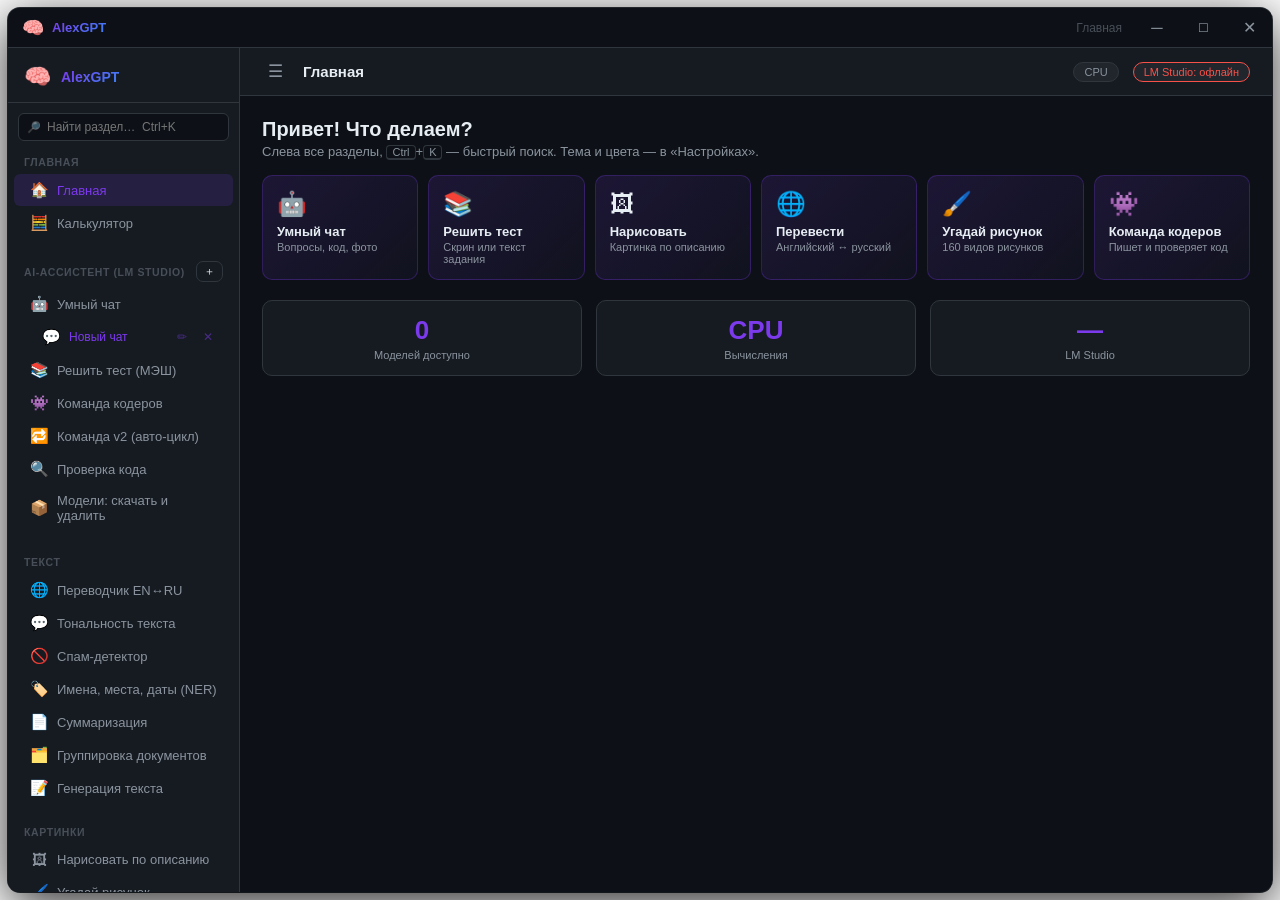
==== commit 00dbe306: "AlexGPT 1.2.0: менеджер моделей, новый интерфейс, переобученные модели Менеджер моделей LM Studio: р" ====
--- a/alexgpt/templates/app.html
+++ b/alexgpt/templates/app.html
@@ -10,13 +10,39 @@
 <script defer src="/static/katex/contrib/auto-render.min.js"
   onload="window._katexReady=true"></script>
 <script src="/static/marked.min.js"></script>
+<script>
+// Тема применяется до отрисовки страницы, чтобы не мигала тёмная
+(function () {
+  try {
+    const s = JSON.parse(localStorage.getItem('uiSettings') || '{}');
+    const h = document.documentElement;
+    if (s.theme) h.dataset.theme = s.theme;
+    if (s.accent) h.dataset.accent = s.accent;
+    if (s.sidebar) h.dataset.sidebar = s.sidebar;
+  } catch (e) {}
+})();
+</script>
 <style>
+/* ══ Темы: фон/поверхности/текст; акцент — отдельно (data-accent) ══ */
 :root{
   --bg:#0d1117;--surf:#161b22;--surf2:#21262d;--border:#30363d;
   --text:#e6edf3;--muted:#8b949e;--faint:#484f58;
-  --purple:#7c3aed;--blue:#3b82f6;--green:#3fb950;--red:#f85149;--yellow:#d29922;
-  --radius:10px;--sidebar:230px;--titlebar:40px;
-}
+  --blue:#3b82f6;--green:#3fb950;--red:#f85149;--yellow:#d29922;
+  --accent:#7c3aed;--accent-rgb:124,58,237;--accent-hover:#6d28d9;--accent2:#3b82f6;
+  --shadow:rgba(0,0,0,.85);
+  --radius:10px;--sidebar:232px;--titlebar:40px;
+}
+html[data-theme=midnight]{--bg:#0b1020;--surf:#121a2e;--surf2:#1b2540;--border:#26324f;--text:#e5e9f5;--muted:#94a0bd;--faint:#4a5675}
+html[data-theme=graphite]{--bg:#0a0a0a;--surf:#141414;--surf2:#1f1f1f;--border:#2c2c2c;--text:#ededed;--muted:#a1a1a1;--faint:#525252}
+html[data-theme=light]{--bg:#f6f8fa;--surf:#ffffff;--surf2:#eef1f4;--border:#d0d7de;--text:#1f2328;--muted:#59636e;--faint:#8c959f;
+  --green:#1a7f37;--red:#cf222e;--yellow:#9a6700;--blue:#0969da;--shadow:rgba(0,0,0,.25)}
+html[data-theme=sepia]{--bg:#f4ecd8;--surf:#fbf6ea;--surf2:#efe5cf;--border:#dccfb0;--text:#3b3024;--muted:#6f604c;--faint:#a39479;
+  --green:#3f7d20;--red:#b3261e;--yellow:#8a6100;--blue:#1f5fa8;--shadow:rgba(60,40,10,.3)}
+html[data-accent=blue]  {--accent:#3b82f6;--accent-rgb:59,130,246;--accent-hover:#2563eb;--accent2:#06b6d4}
+html[data-accent=green] {--accent:#16a34a;--accent-rgb:22,163,74;--accent-hover:#15803d;--accent2:#84cc16}
+html[data-accent=orange]{--accent:#ea580c;--accent-rgb:234,88,12;--accent-hover:#c2410c;--accent2:#f59e0b}
+html[data-accent=pink]  {--accent:#db2777;--accent-rgb:219,39,119;--accent-hover:#be185d;--accent2:#a855f7}
+html[data-accent=teal]  {--accent:#0d9488;--accent-rgb:13,148,136;--accent-hover:#0f766e;--accent2:#3b82f6}
 *{margin:0;padding:0;box-sizing:border-box}
 html,body{width:100%;height:100%;background:transparent;overflow:hidden;font-family:-apple-system,BlinkMacSystemFont,'Segoe UI',sans-serif;font-size:14px;color:var(--text)}
 
@@ -25,7 +51,7 @@
   position:absolute;inset:8px;
   border-radius:12px;overflow:hidden;
   background:var(--bg);
-  box-shadow:0 12px 52px rgba(0,0,0,.85),0 0 0 1px rgba(255,255,255,.07);
+  box-shadow:0 12px 52px var(--shadow),0 0 0 1px var(--border);
   display:flex;flex-direction:column;
   transition:inset .1s,border-radius .1s;
 }
@@ -45,19 +71,19 @@
 /* ══ Titlebar ══ */
 #titlebar{
   height:var(--titlebar);min-height:var(--titlebar);
-  background:#0d1117;
-  border-bottom:1px solid #1e2530;
+  background:var(--bg);
+  border-bottom:1px solid var(--border);
   display:flex;align-items:center;
   flex-shrink:0;user-select:none;
 }
 #tb-logo{display:flex;align-items:center;gap:8px;padding:0 14px;flex-shrink:0;font-size:13px;font-weight:600}
 #tb-logo .ico{font-size:18px}
-#tb-logo .name{background:linear-gradient(135deg,var(--purple),var(--blue));-webkit-background-clip:text;-webkit-text-fill-color:transparent;background-clip:text}
+#tb-logo .name{background:linear-gradient(135deg,var(--accent),var(--accent2));-webkit-background-clip:text;-webkit-text-fill-color:transparent;background-clip:text}
 #tb-drag{flex:1;height:100%;cursor:default}/* draggable zone */
 #tb-pagetitle{font-size:12px;color:var(--faint);padding:0 12px;flex-shrink:0;pointer-events:none}
 #tb-controls{display:flex;align-items:stretch;flex-shrink:0;height:100%}
 .tb-btn{width:46px;height:100%;border:none;background:transparent;color:var(--muted);font-size:16px;cursor:pointer;display:flex;align-items:center;justify-content:center;transition:background .12s,color .12s}
-.tb-btn:hover{background:#21262d;color:var(--text)}
+.tb-btn:hover{background:var(--surf2);color:var(--text)}
 .tb-close:hover{background:#e81123!important;color:#fff!important}
 .tb-max-icon{font-size:12px}
 
@@ -68,12 +94,14 @@
 #sidebar{width:var(--sidebar);min-width:var(--sidebar);background:var(--surf);border-right:1px solid var(--border);display:flex;flex-direction:column;overflow-y:auto;overflow-x:hidden}
 .logo{padding:16px 16px 12px;display:flex;align-items:center;gap:10px;border-bottom:1px solid var(--border)}
 .logo-icon{font-size:22px}
-.logo-text{font-size:14px;font-weight:700;background:linear-gradient(135deg,var(--purple),var(--blue));-webkit-background-clip:text;-webkit-text-fill-color:transparent;background-clip:text}
+.logo-text{font-size:14px;font-weight:700;background:linear-gradient(135deg,var(--accent),var(--accent2));-webkit-background-clip:text;-webkit-text-fill-color:transparent;background-clip:text}
 .nav-group{padding:8px 0}
 .nav-label{padding:5px 16px;font-size:10.5px;font-weight:600;color:var(--faint);text-transform:uppercase;letter-spacing:.6px}
+.nav-label-btn{display:flex;align-items:center;justify-content:space-between}
+.chat-sess-item.active{background:none!important}
 .nav-item{display:flex;align-items:center;gap:9px;padding:7px 16px;cursor:pointer;border-radius:6px;margin:1px 6px;color:var(--muted);transition:all .13s;font-size:13px}
 .nav-item:hover{background:var(--surf2);color:var(--text)}
-.nav-item.active{background:rgba(124,58,237,.15);color:var(--purple)}
+.nav-item.active{background:rgba(var(--accent-rgb),.15);color:var(--accent)}
 .nav-item .icon{font-size:15px;width:18px;text-align:center;flex-shrink:0}
 .sidebar-footer{margin-top:auto;padding:10px 16px;border-top:1px solid var(--border);font-size:11px;color:var(--faint)}
 
@@ -91,17 +119,18 @@
 
 /* ══ Cards ══ */
 .grid{display:grid;gap:14px}
+.grid-cards{grid-template-columns:repeat(auto-fill,minmax(210px,1fr))}
 .grid-2{grid-template-columns:1fr 1fr}.grid-3{grid-template-columns:repeat(3,1fr)}.grid-4{grid-template-columns:repeat(4,1fr)}
 @media(max-width:900px){.grid-4{grid-template-columns:repeat(2,1fr)}.grid-3{grid-template-columns:1fr 1fr}}
 .card{background:var(--surf);border:1px solid var(--border);border-radius:var(--radius);padding:18px;transition:border-color .2s}
-.card:hover{border-color:var(--purple)}
-.card-header{display:flex;align-items:center;gap:10px;margin-bottom:12px}
+.card:hover{border-color:var(--accent)}
+.card-header{display:flex;align-items:flex-start;gap:12px}
 .card-icon{font-size:26px}.card-title{font-size:14px;font-weight:600}.card-desc{font-size:12px;color:var(--muted);margin-top:2px}
-.status-pill{display:inline-flex;align-items:center;gap:4px;font-size:11px;padding:2px 8px;border-radius:12px;margin-left:auto}
+.status-pill{display:inline-flex;align-items:center;gap:4px;font-size:11px;padding:2px 8px;border-radius:12px;white-space:nowrap}
 .pill-ok{background:rgba(63,185,80,.12);color:var(--green);border:1px solid rgba(63,185,80,.3)}
 .pill-miss{background:rgba(248,81,73,.1);color:var(--red);border:1px solid rgba(248,81,73,.3)}
-.go-btn{display:block;width:100%;margin-top:12px;padding:7px;background:rgba(124,58,237,.1);border:1px solid rgba(124,58,237,.3);color:var(--purple);border-radius:6px;cursor:pointer;font-size:12px;transition:all .15s;text-align:center}
-.go-btn:hover{background:rgba(124,58,237,.2)}
+.go-btn{display:block;width:100%;margin-top:12px;padding:7px;background:rgba(var(--accent-rgb),.1);border:1px solid rgba(var(--accent-rgb),.3);color:var(--accent);border-radius:6px;cursor:pointer;font-size:12px;transition:all .15s;text-align:center}
+.go-btn:hover{background:rgba(var(--accent-rgb),.2)}
 
 /* ══ Tool layout ══ */
 .tool-wrap{display:flex;gap:18px;align-items:flex-start}
@@ -117,24 +146,24 @@
 input[type=text],input[type=number],textarea,select{
   width:100%;background:var(--bg);border:1px solid var(--border);border-radius:6px;
   padding:8px 11px;color:var(--text);font-size:13px;outline:none;transition:border-color .15s;font-family:inherit}
-input[type=text]:focus,input[type=number]:focus,textarea:focus,select:focus{border-color:var(--purple)}
+input[type=text]:focus,input[type=number]:focus,textarea:focus,select:focus{border-color:var(--accent)}
 textarea{resize:vertical;min-height:86px}
 select option{background:var(--surf)}
-input[type=range]{width:100%;accent-color:var(--purple);cursor:pointer}
+input[type=range]{width:100%;accent-color:var(--accent);cursor:pointer}
 
 /* ══ Buttons ══ */
 .btn{display:inline-flex;align-items:center;gap:6px;padding:7px 16px;border-radius:7px;font-size:13px;font-weight:500;cursor:pointer;border:none;transition:all .13s}
-.btn-primary{background:var(--purple);color:#fff}.btn-primary:hover{background:#6d28d9}
+.btn-primary{background:var(--accent);color:#fff}.btn-primary:hover{background:var(--accent-hover)}
 .btn-primary:disabled{background:var(--surf2);color:var(--faint);cursor:not-allowed}
-.btn-outline{background:transparent;color:var(--text);border:1px solid var(--border)}.btn-outline:hover{border-color:var(--purple);color:var(--purple)}
+.btn-outline{background:transparent;color:var(--text);border:1px solid var(--border)}.btn-outline:hover{border-color:var(--accent);color:var(--accent)}
 .btn-danger{background:transparent;color:var(--red);border:1px solid rgba(248,81,73,.4)}.btn-danger:hover{background:rgba(248,81,73,.1)}
 .btn-sm{padding:4px 11px;font-size:12px}
-.gpt-lang-btn.active{background:var(--purple);color:#fff;border-color:var(--purple)}
+.gpt-lang-btn.active{background:var(--accent);color:#fff;border-color:var(--accent)}
 .btn-row{display:flex;gap:7px;flex-wrap:wrap;margin-top:4px}
 
 /* ══ Output ══ */
 .result-box{background:var(--bg);border:1px solid var(--border);border-radius:8px;padding:14px;min-height:56px;font-size:13px;line-height:1.6}
-.result-big{font-size:30px;font-weight:700;color:var(--purple);text-align:center;padding:22px}
+.result-big{font-size:30px;font-weight:700;color:var(--accent);text-align:center;padding:22px}
 pre.code-block{background:var(--bg);border:1px solid var(--border);border-radius:8px;padding:14px;overflow-x:auto;font-size:12px;line-height:1.6;white-space:pre-wrap;font-family:'Consolas','Courier New',monospace}
 
 /* ══ Bars ══ */
@@ -150,18 +179,38 @@
 
 /* ══ MNIST ══ */
 #mnist-canvas{display:block;border:2px solid var(--border);border-radius:8px;cursor:crosshair;background:#111;touch-action:none}
+.chip{display:inline-flex;align-items:center;gap:4px;font-size:11px;padding:2px 8px;border-radius:10px;background:var(--surf2);color:var(--muted);border:1px solid var(--border);white-space:nowrap}
+.chip-green{background:rgba(63,185,80,.15);color:var(--green);border-color:transparent}
+.chip-blue{background:rgba(59,130,246,.15);color:var(--blue);border-color:transparent}
+.chip-red{background:rgba(248,81,73,.12);color:var(--red);border-color:transparent}
+.lm-list{display:flex;flex-direction:column;gap:8px}
+.lm-row{display:flex;align-items:center;gap:12px;padding:12px 14px;background:var(--bg);border:1px solid var(--border);border-radius:10px;flex-wrap:wrap}
+.lm-icon{font-size:22px;width:30px;text-align:center}
+.lm-main{flex:1;min-width:220px}
+.lm-title{font-size:14px;font-weight:600;display:flex;align-items:center;gap:8px;flex-wrap:wrap}
+.lm-about{font-size:12px;color:var(--muted);margin-top:3px}
+.lm-meta{display:flex;gap:6px;flex-wrap:wrap;margin-top:6px;align-items:center}
+.lm-repo{font-size:11px;color:var(--faint);font-family:monospace}
+.lm-actions{display:flex;gap:6px;flex-wrap:wrap}
+.lm-progress{display:none;margin-top:8px}
+.lm-bar{height:6px;background:var(--surf2);border-radius:3px;overflow:hidden}
+.lm-bar div{height:100%;width:0;background:var(--accent);transition:width .3s}
+.lm-line{font-size:11px;color:var(--muted);margin-top:4px;font-family:monospace;white-space:nowrap;overflow:hidden;text-overflow:ellipsis}
 .digit-conf{display:flex;align-items:center;gap:7px;margin:3px 0;font-size:12px}
 .digit-conf span:first-child{width:14px;text-align:right;color:var(--muted)}
 .digit-conf .bar{flex:1;height:13px;background:var(--surf2);border-radius:3px;overflow:hidden}
-.digit-conf .bar-fill{height:100%;background:var(--purple);transition:width .3s}
+.digit-conf .bar-fill{height:100%;background:var(--accent);transition:width .3s}
 .digit-conf span:last-child{width:36px;text-align:right;color:var(--muted)}
 
 /* ══ Chat ══ */
 #chat-messages{height:400px;overflow-y:auto;display:flex;flex-direction:column;gap:10px;padding:2px 0}
 .msg{max-width:82%;padding:9px 13px;border-radius:12px;font-size:13px;line-height:1.6;white-space:pre-wrap;word-break:break-word}
-.msg-user{align-self:flex-end;background:rgba(124,58,237,.2);border:1px solid rgba(124,58,237,.3)}
+.msg-user{align-self:flex-end;background:rgba(var(--accent-rgb),.2);border:1px solid rgba(var(--accent-rgb),.3)}
 .msg-bot{align-self:flex-start;background:var(--surf2);border:1px solid var(--border)}
 .model-badge{font-size:10px;background:rgba(59,130,246,.12);color:var(--blue);border:1px solid rgba(59,130,246,.3);border-radius:10px;padding:1px 7px;display:inline-block;margin-bottom:3px}
+.think{margin-bottom:8px;border-left:2px solid var(--border);padding-left:9px}
+.think summary{cursor:pointer;color:var(--muted);font-size:12px;user-select:none}
+.think-body{color:var(--muted);font-size:12px;white-space:pre-wrap;max-height:220px;overflow-y:auto;margin-top:4px}
 .chat-input-row{display:flex;gap:7px;margin-top:10px}
 .chat-input-row textarea{min-height:40px;max-height:110px;resize:none}
 
@@ -180,25 +229,25 @@
 .trans-panel{flex:1}
 .trans-mid{display:flex;flex-direction:column;align-items:center;justify-content:center;gap:7px;padding-top:26px}
 .dir-btn{font-size:18px;cursor:pointer;background:var(--surf2);border:1px solid var(--border);border-radius:8px;width:36px;height:36px;display:flex;align-items:center;justify-content:center;transition:all .13s}
-.dir-btn:hover{border-color:var(--purple)}
+.dir-btn:hover{border-color:var(--accent)}
 
 /* ══ Stats dashboard ══ */
 .stat-row{display:flex;gap:14px;margin-bottom:18px}
 .stat{flex:1;background:var(--surf);border:1px solid var(--border);border-radius:var(--radius);padding:14px;text-align:center}
-.stat-num{font-size:26px;font-weight:700;color:var(--purple)}.stat-label{font-size:11px;color:var(--muted);margin-top:3px}
+.stat-num{font-size:26px;font-weight:700;color:var(--accent)}.stat-label{font-size:11px;color:var(--muted);margin-top:3px}
 
 /* ══ History ══ */
 .history{max-height:180px;overflow-y:auto}
 .hist-row{display:flex;align-items:center;gap:8px;padding:5px 0;border-bottom:1px solid var(--border);font-size:12px}
-.hist-expr{color:var(--muted);flex:1}.hist-res{color:var(--purple);font-weight:600}
+.hist-expr{color:var(--muted);flex:1}.hist-res{color:var(--accent);font-weight:600}
 .copy-btn{font-size:11px;padding:2px 6px;background:var(--surf2);border:1px solid var(--border);border-radius:4px;cursor:pointer;color:var(--muted)}
 .copy-btn:hover{color:var(--text)}
 
 /* ══ Digit selector ══ */
 .digit-sel{display:flex;flex-wrap:wrap;gap:4px;margin:5px 0}
 .d-btn{width:34px;height:34px;border-radius:6px;border:1px solid var(--border);background:var(--surf2);color:var(--text);cursor:pointer;font-size:13px;transition:all .13s;display:flex;align-items:center;justify-content:center}
-.d-btn:hover{border-color:var(--purple)}
-.d-btn.sel{background:rgba(124,58,237,.2);border-color:var(--purple);color:var(--purple)}
+.d-btn:hover{border-color:var(--accent)}
+.d-btn.sel{background:rgba(var(--accent-rgb),.2);border-color:var(--accent);color:var(--accent)}
 
 /* ══ Spinner ══ */
 .spinner{display:inline-block;width:13px;height:13px;border:2px solid rgba(255,255,255,.3);border-top-color:#fff;border-radius:50%;animation:spin .6s linear infinite}
@@ -207,6 +256,51 @@
 #toasts{position:absolute;bottom:20px;right:20px;display:flex;flex-direction:column;gap:7px;z-index:9999}
 .toast{background:var(--surf2);border:1px solid var(--border);border-radius:8px;padding:9px 14px;font-size:13px;max-width:300px;animation:fadeIn .18s ease}
 .toast.err{border-color:var(--red);color:var(--red)}.toast.ok{border-color:var(--green);color:var(--green)}
+
+/* ══ Поиск по разделам и компактный сайдбар ══ */
+.nav-search{margin:10px 10px 2px;position:relative}
+.nav-search input{padding:6px 10px 6px 28px!important;font-size:12px!important;background:var(--bg)}
+.nav-search::before{content:'🔎';position:absolute;left:9px;top:50%;transform:translateY(-50%);font-size:11px;opacity:.6}
+.nav-item.hidden,.nav-group.hidden{display:none}
+#sb-toggle{background:none;border:none;color:var(--muted);font-size:17px;cursor:pointer;padding:4px 6px;border-radius:6px}
+#sb-toggle:hover{background:var(--surf2);color:var(--text)}
+html[data-sidebar=mini]{--sidebar:62px}
+html[data-sidebar=mini] .nav-item{font-size:0;justify-content:center;padding:8px 0}
+html[data-sidebar=mini] .nav-item .icon{font-size:17px;width:auto}
+html[data-sidebar=mini] .nav-label,html[data-sidebar=mini] .nav-label-btn,html[data-sidebar=mini] .nav-search,html[data-sidebar=mini] .logo-text,
+html[data-sidebar=mini] #chat-sessions-list,html[data-sidebar=mini] #lm-models-nav,html[data-sidebar=mini] .sidebar-footer{display:none}
+html[data-sidebar=mini] .nav-group{padding:4px 0;border-bottom:1px solid var(--border)}
+html[data-sidebar=mini] .logo{justify-content:center;padding:14px 0 10px}
+
+/* ══ Дашборд ══ */
+.hero{display:flex;align-items:center;justify-content:space-between;gap:16px;margin-bottom:16px;flex-wrap:wrap}
+.hero h2{font-size:20px;font-weight:700}.hero p{color:var(--muted);font-size:13px;margin-top:3px}
+.quick{display:grid;grid-template-columns:repeat(auto-fill,minmax(150px,1fr));gap:10px;margin-bottom:20px}
+.quick-tile{background:linear-gradient(135deg,rgba(var(--accent-rgb),.14),rgba(var(--accent-rgb),.04));border:1px solid rgba(var(--accent-rgb),.28);
+  border-radius:var(--radius);padding:14px;cursor:pointer;transition:transform .12s,border-color .12s}
+.quick-tile:hover{transform:translateY(-2px);border-color:var(--accent)}
+.quick-tile .q-ico{font-size:24px}.quick-tile .q-name{font-weight:600;margin-top:6px;font-size:13px}
+.quick-tile .q-desc{font-size:11px;color:var(--muted);margin-top:2px}
+.group-title{font-size:12px;font-weight:600;color:var(--muted);text-transform:uppercase;letter-spacing:.6px;margin:18px 0 10px}
+
+/* ══ Настройки ══ */
+.theme-grid{display:grid;grid-template-columns:repeat(auto-fill,minmax(140px,1fr));gap:10px}
+.theme-card{border:2px solid var(--border);border-radius:10px;padding:0;cursor:pointer;overflow:hidden;background:none;text-align:left;color:inherit;font:inherit}
+.theme-card.sel{border-color:var(--accent)}
+.theme-prev{height:62px;display:flex}
+.theme-prev .p-side{width:30%}.theme-prev .p-main{flex:1;padding:8px;display:flex;flex-direction:column;gap:5px}
+.theme-prev .p-line{height:6px;border-radius:3px}
+.theme-name{padding:7px 10px;font-size:12px;font-weight:600;background:var(--surf)}
+.swatches{display:flex;gap:10px;flex-wrap:wrap}
+.swatch{width:34px;height:34px;border-radius:50%;cursor:pointer;border:3px solid transparent;outline:2px solid transparent}
+.swatch.sel{outline-color:var(--text)}
+.set-row{display:flex;align-items:center;justify-content:space-between;gap:14px;padding:12px 0;border-bottom:1px solid var(--border)}
+.set-row:last-child{border-bottom:none}
+.set-row .s-title{font-weight:600;font-size:13px}.set-row .s-desc{font-size:12px;color:var(--muted);margin-top:2px}
+.seg{display:inline-flex;border:1px solid var(--border);border-radius:8px;overflow:hidden}
+.seg button{background:none;border:none;color:var(--muted);padding:6px 12px;cursor:pointer;font-size:12px}
+.seg button.sel{background:var(--accent);color:#fff}
+kbd{font-family:inherit;font-size:11px;border:1px solid var(--border);border-bottom-width:2px;border-radius:4px;padding:0 5px;color:var(--muted)}
 
 @keyframes spin{to{transform:rotate(360deg)}}
 @keyframes fadeIn{from{opacity:0;transform:translateY(8px)}to{opacity:1;transform:translateY(0)}}
@@ -238,7 +332,7 @@
       <span class="name">AlexGPT</span>
     </div>
     <div id="tb-drag"></div>
-    <div id="tb-pagetitle" id="tb-pt">Дашборд</div>
+    <div id="tb-pagetitle">Главная</div>
     <div id="tb-controls">
       <button class="tb-btn" id="btn-min"   title="Свернуть">─</button>
       <button class="tb-btn" id="btn-max"   title="Развернуть"><span class="tb-max-icon" id="max-icon">☐</span></button>
@@ -255,68 +349,62 @@
         <span class="logo-icon">🧠</span>
         <span class="logo-text">AlexGPT</span>
       </div>
+      <div class="nav-search"><input type="text" id="nav-search" placeholder="Найти раздел…  Ctrl+K" oninput="filterNav(this.value)" onkeydown="navSearchKey(event)"></div>
 
       <div class="nav-group">
         <div class="nav-label">Главная</div>
-        <div class="nav-item active" onclick="go('dashboard')"><span class="icon">📊</span>Дашборд</div>
+        <div class="nav-item active" onclick="go('dashboard')"><span class="icon">🏠</span>Главная</div>
         <div class="nav-item" onclick="go('math')"><span class="icon">🧮</span>Калькулятор</div>
       </div>
 
       <div class="nav-group">
-        <div class="nav-label">Регрессия / Прогноз</div>
-        <div class="nav-item" onclick="go('price')"><span class="icon">🏠</span>Цена жилья</div>
+        <div class="nav-label nav-label-btn">
+          AI-ассистент (LM Studio)
+          <button class="btn btn-outline btn-sm" style="padding:2px 7px;font-size:11px" onclick="newChatSession()" title="Новый чат">＋</button>
+        </div>
+        <div class="nav-item" onclick="go('chat')"><span class="icon">🤖</span>Умный чат</div>
+        <div id="chat-sessions-list"></div>
+        <div class="nav-item" onclick="go('homework')"><span class="icon">📚</span>Решить тест (МЭШ)</div>
+        <div class="nav-item" onclick="go('coder')"><span class="icon">👾</span>Команда кодеров</div>
+        <div class="nav-item" onclick="go('coder-v2')"><span class="icon">🔁</span>Команда v2 (авто-цикл)</div>
+        <div class="nav-item" onclick="go('code-review')"><span class="icon">🔍</span>Проверка кода</div>
+        <div class="nav-item" onclick="go('lm-models')"><span class="icon">📦</span>Модели: скачать и удалить</div>
+        <div id="lm-models-nav" style="padding:4px 6px 0"></div>
+      </div>
+
+      <div class="nav-group">
+        <div class="nav-label">Текст</div>
+        <div class="nav-item" onclick="go('translator')"><span class="icon">🌐</span>Переводчик EN↔RU</div>
+        <div class="nav-item" onclick="go('sentiment')"><span class="icon">💬</span>Тональность текста</div>
+        <div class="nav-item" onclick="go('spam')"><span class="icon">🚫</span>Спам-детектор</div>
+        <div class="nav-item" onclick="go('ner')"><span class="icon">🏷️</span>Имена, места, даты (NER)</div>
+        <div class="nav-item" onclick="go('summarize')"><span class="icon">📄</span>Суммаризация</div>
+        <div class="nav-item" onclick="go('clustering-docs')"><span class="icon">🗂️</span>Группировка документов</div>
+        <div class="nav-item" onclick="go('gpt')"><span class="icon">📝</span>Генерация текста</div>
+      </div>
+
+      <div class="nav-group">
+        <div class="nav-label">Картинки</div>
+        <div class="nav-item" onclick="go('draw')"><span class="icon">🖼</span>Нарисовать по описанию</div>
+        <div class="nav-item" onclick="go('sketch')"><span class="icon">🖌️</span>Угадай рисунок</div>
+        <div class="nav-item" onclick="go('mnist')"><span class="icon">✏️</span>Распознавание цифр</div>
+        <div class="nav-item" onclick="go('gan')"><span class="icon">🎨</span>Цифры (GAN)</div>
+      </div>
+
+      <div class="nav-group">
+        <div class="nav-label">Данные и прогнозы</div>
+        <div class="nav-item" onclick="go('price')"><span class="icon">🏢</span>Цена жилья</div>
         <div class="nav-item" onclick="go('temperature')"><span class="icon">🌡️</span>Температура</div>
-        <div class="nav-item" onclick="go('timeseries')"><span class="icon">📈</span>Временной ряд</div>
-      </div>
-
-      <div class="nav-group">
-        <div class="nav-label">Кластеризация</div>
+        <div class="nav-item" onclick="go('timeseries')"><span class="icon">📈</span>Прогноз продаж</div>
         <div class="nav-item" onclick="go('clustering')"><span class="icon">👥</span>Сегментация клиентов</div>
-        <div class="nav-item" onclick="go('clustering-docs')"><span class="icon">📄</span>Группировка документов</div>
-        <div class="nav-item" onclick="go('recommender')"><span class="icon">🎬</span>Рекомендации</div>
-      </div>
-
-      <div class="nav-group">
-        <div class="nav-label">Распознавание паттернов</div>
-        <div class="nav-item" onclick="go('spam')"><span class="icon">🚫</span>Спам-детектор</div>
+        <div class="nav-item" onclick="go('recommender')"><span class="icon">🎬</span>Рекомендации фильмов</div>
         <div class="nav-item" onclick="go('anomaly')"><span class="icon">💳</span>Аномалии транзакций</div>
         <div class="nav-item" onclick="go('defect')"><span class="icon">🏭</span>Контроль качества</div>
-        <div class="nav-item" onclick="go('ner')"><span class="icon">🏷️</span>Сущности (NER)</div>
-        <div class="nav-item" onclick="go('sentiment')"><span class="icon">💬</span>Тональность текста</div>
-        <div class="nav-item" onclick="go('mnist')"><span class="icon">✏️</span>Распознавание цифр</div>
-      </div>
-
-      <div class="nav-group">
-        <div class="nav-label">Языковые модели</div>
-        <div class="nav-item" onclick="go('translator')"><span class="icon">🌐</span>Переводчик EN↔RU</div>
-        <div class="nav-item" onclick="go('gpt')"><span class="icon">📝</span>Генерация текста</div>
-        <div class="nav-item" onclick="go('summarize')"><span class="icon">📄</span>Суммаризация</div>
-      </div>
-
-      <div class="nav-group">
-        <div class="nav-label">Генерация</div>
-        <div class="nav-item" onclick="go('gan')"><span class="icon">🎨</span>Цифры (GAN)</div>
-        <div class="nav-item" onclick="go('draw')"><span class="icon">🖼</span>Картинки (AI)</div>
-      </div>
-
-      <div class="nav-group">
-        <div class="nav-label" style="display:flex;align-items:center;justify-content:space-between">
-          AI Ассистент
-          <button class="btn btn-outline btn-sm" style="padding:2px 7px;font-size:11px" onclick="newChatSession()" title="Новый чат">＋</button>
-        </div>
-        <div class="nav-item" onclick="go('homework')"><span class="icon">📚</span>Решить тест (МЕШ)</div>
-        <div class="nav-item" onclick="go('chat')"><span class="icon">🤖</span>Умный чат</div>
-        <div id="chat-sessions-list"></div>
-        <div class="nav-item" onclick="go('coder')"><span class="icon">👾</span>Команда кодеров</div>
-        <div class="nav-item" onclick="go('coder-v2')"><span class="icon">🤖</span>Команда v2 (авто-цикл)</div>
-        <div class="nav-item" onclick="go('code-review')"><span class="icon">🔍</span>Проверка кода</div>
-        <div class="nav-item" onclick="go('lm-models')"><span class="icon">🟢</span>Модели LM Studio</div>
-        <!-- LM Studio модели -->
-        <div id="lm-models-nav" style="padding:4px 6px 0"></div>
       </div>
 
       <div class="nav-group">
         <div class="nav-label">Система</div>
+        <div class="nav-item" onclick="go('settings')"><span class="icon">⚙️</span>Настройки и темы</div>
         <div class="nav-item" onclick="go('logs')"><span class="icon">📋</span>Логи сервера</div>
       </div>
 
@@ -326,7 +414,8 @@
     <!-- ─── MAIN ─── -->
     <div id="main">
       <div id="topbar">
-        <span id="page-title">Дашборд</span>
+        <button id="sb-toggle" onclick="toggleSidebar()" title="Свернуть/развернуть меню">☰</button>
+        <span id="page-title">Главная</span>
         <span id="badge-device" class="badge">CPU</span>
         <span id="badge-lm" class="badge red">LM Studio: офлайн</span>
       </div>
@@ -335,12 +424,51 @@
 
       <!-- DASHBOARD -->
       <div id="sec-dashboard" class="section active">
+        <div class="hero">
+          <div><h2 id="hero-hello">Привет! Что делаем?</h2>
+            <p>Слева все разделы, <kbd>Ctrl</kbd>+<kbd>K</kbd> — быстрый поиск. Тема и цвета — в «Настройках».</p></div>
+        </div>
+        <div class="quick">
+          <div class="quick-tile" onclick="go('chat')"><div class="q-ico">🤖</div><div class="q-name">Умный чат</div><div class="q-desc">Вопросы, код, фото</div></div>
+          <div class="quick-tile" onclick="go('homework')"><div class="q-ico">📚</div><div class="q-name">Решить тест</div><div class="q-desc">Скрин или текст задания</div></div>
+          <div class="quick-tile" onclick="go('draw')"><div class="q-ico">🖼</div><div class="q-name">Нарисовать</div><div class="q-desc">Картинка по описанию</div></div>
+          <div class="quick-tile" onclick="go('translator')"><div class="q-ico">🌐</div><div class="q-name">Перевести</div><div class="q-desc">Английский ↔ русский</div></div>
+          <div class="quick-tile" onclick="go('sketch')"><div class="q-ico">🖌️</div><div class="q-name">Угадай рисунок</div><div class="q-desc">160 видов рисунков</div></div>
+          <div class="quick-tile" onclick="go('coder-v2')"><div class="q-ico">👾</div><div class="q-name">Команда кодеров</div><div class="q-desc">Пишет и проверяет код</div></div>
+        </div>
         <div class="stat-row">
           <div class="stat"><div class="stat-num" id="stat-models">0</div><div class="stat-label">Моделей доступно</div></div>
           <div class="stat"><div class="stat-num" id="stat-device">CPU</div><div class="stat-label">Вычисления</div></div>
           <div class="stat"><div class="stat-num" id="stat-lm">—</div><div class="stat-label">LM Studio</div></div>
         </div>
-        <div class="grid grid-4" id="model-cards"></div>
+        <div id="model-cards"></div>
+      </div>
+
+      <!-- SETTINGS -->
+      <div id="sec-settings" class="section">
+        <div class="panel" style="margin-bottom:14px">
+          <div class="panel-title">🎨 Тема</div>
+          <div class="theme-grid" id="theme-grid"></div>
+        </div>
+        <div class="panel" style="margin-bottom:14px">
+          <div class="panel-title">🌈 Цвет акцента</div>
+          <div class="swatches" id="accent-swatches"></div>
+        </div>
+        <div class="panel">
+          <div class="panel-title">🧭 Интерфейс</div>
+          <div class="set-row">
+            <div><div class="s-title">Меню слева</div><div class="s-desc">Компактное — только значки, больше места под работу. Кнопка ☰ сверху делает то же.</div></div>
+            <div class="seg" id="seg-sidebar"><button data-v="">Полное</button><button data-v="mini">Компактное</button></div>
+          </div>
+          <div class="set-row">
+            <div><div class="s-title">Стартовый раздел</div><div class="s-desc">Что открывать при запуске программы</div></div>
+            <select id="set-start" style="width:auto;min-width:200px" onchange="saveUi({start:this.value})"></select>
+          </div>
+          <div class="set-row">
+            <div><div class="s-title">Сбросить оформление</div><div class="s-desc">Вернуть тёмную тему, фиолетовый акцент и полное меню</div></div>
+            <button class="btn btn-outline btn-sm" onclick="resetUi()">Сбросить</button>
+          </div>
+        </div>
       </div>
 
       <!-- MATH -->
@@ -407,8 +535,8 @@
         <div class="tool-wrap">
           <div class="tool-input"><div class="panel">
             <div class="panel-title">💬 Анализ тональности</div>
-            <div class="form-group"><label>Текст на русском</label>
-              <textarea id="sent-input" rows="6" placeholder="Введите отзыв или любой текст…"></textarea></div>
+            <div class="form-group"><label>Отзыв на русском</label>
+              <textarea id="sent-input" rows="6" placeholder="Например: пришло быстро, но размер маломерит"></textarea></div>
             <button class="btn btn-primary" style="width:100%" onclick="analyzeSentiment()">Анализировать</button>
             <div style="margin-top:10px"><label style="margin-bottom:6px">Примеры:</label>
               <div class="btn-row">
@@ -454,7 +582,7 @@
             <div id="ts-context" style="text-align:center;font-size:12px;color:var(--muted);margin-bottom:8px"></div>
             <div id="ts-chart"></div>
             <div id="ts-mean" style="text-align:center;margin-top:8px;color:var(--muted);font-size:13px"></div>
-            <div id="ts-insight" style="text-align:center;margin-top:6px;font-size:13px;font-weight:600;color:var(--purple)"></div>
+            <div id="ts-insight" style="text-align:center;margin-top:6px;font-size:13px;font-weight:600;color:var(--accent)"></div>
           </div></div>
         </div>
       </div>
@@ -494,7 +622,7 @@
           <div class="tool-output"><div class="panel">
             <div class="panel-title">Результат сегментации</div>
             <div id="cl-emoji" style="font-size:60px;text-align:center;padding:14px 0">👤</div>
-            <div id="cl-label" style="text-align:center;font-size:22px;font-weight:700;margin-bottom:8px;color:var(--purple)">—</div>
+            <div id="cl-label" style="text-align:center;font-size:22px;font-weight:700;margin-bottom:8px;color:var(--accent)">—</div>
             <div id="cl-rec" style="text-align:center;font-size:13px;color:var(--muted);padding:0 10px;line-height:1.5"></div>
           </div></div>
         </div>
@@ -694,7 +822,7 @@
         <div class="tool-wrap">
           <div class="tool-input"><div class="panel">
             <div class="panel-title">🚫 Анализ текста на спам</div>
-            <div class="form-group"><label>Текст письма (английский)</label>
+            <div class="form-group"><label>Текст письма или SMS (русский или английский)</label>
               <textarea id="spam-input" rows="7" placeholder="Введите текст письма или сообщения…"></textarea></div>
             <button class="btn btn-primary" style="width:100%" onclick="analyzeSpam()">Проверить</button>
             <div style="margin-top:10px"><label style="margin-bottom:6px">Примеры:</label>
@@ -703,6 +831,8 @@
                 <button class="btn btn-outline btn-sm" onclick="setSpamEx('ham1')">Не спам</button>
                 <button class="btn btn-outline btn-sm" onclick="setSpamEx('spam2')">Спам 2</button>
                 <button class="btn btn-outline btn-sm" onclick="setSpamEx('ham2')">Не спам 2</button>
+                <button class="btn btn-outline btn-sm" onclick="setSpamEx('spam_ru')">Спам (рус.)</button>
+                <button class="btn btn-outline btn-sm" onclick="setSpamEx('ham_ru')">Не спам (рус.)</button>
               </div></div>
           </div></div>
           <div class="tool-output"><div class="panel">
@@ -750,9 +880,9 @@
           <div class="tool-input"><div class="panel">
             <div class="panel-title">🏷️ Извлечение именованных сущностей (NER)</div>
             <div style="font-size:12px;color:var(--muted);background:var(--surf2);border-radius:6px;padding:8px 10px;margin-bottom:12px;line-height:1.5">
-              Bi-LSTM тегирует каждое слово текста. Распознаёт: <b>PER</b> — люди, <b>ORG</b> — организации, <b>LOC</b> — места, <b>DATE</b> — даты. Двуязычная: <b>English + Русский</b>.</div>
-            <div class="form-group"><label>Текст (английский)</label>
-              <textarea id="ner-input" rows="5" placeholder="Enter English text with names, organizations, places and dates…"></textarea></div>
+              Нейросеть размечает каждое слово: <b>PER</b> — люди, <b>ORG</b> — организации, <b>LOC</b> — места, <b>DATE</b> — даты. Русский и английский. Обучена на WikiANN (40 тыс. предложений) — узнаёт и незнакомые имена по написанию.</div>
+            <div class="form-group"><label>Текст на русском или английском</label>
+              <textarea id="ner-input" rows="5" placeholder="Например: Юрий Гагарин полетел в космос 12 апреля 1961 года с Байконура."></textarea></div>
             <button class="btn btn-primary" style="width:100%" onclick="analyzeNER()">Найти сущности</button>
             <div style="margin-top:10px"><label style="margin-bottom:6px">Примеры:</label>
               <div style="font-size:11px;color:var(--faint);margin-bottom:4px">English:</div>
@@ -813,9 +943,29 @@
           </div></div>
           <div class="tool-output"><div class="panel">
             <div class="panel-title">Распознавание</div>
-            <div id="mnist-result" style="font-size:68px;text-align:center;padding:10px 0;font-weight:700;color:var(--purple)">?</div>
+            <div id="mnist-result" style="font-size:68px;text-align:center;padding:10px 0;font-weight:700;color:var(--accent)">?</div>
             <div id="mnist-conf" style="text-align:center;color:var(--muted);font-size:13px;margin-bottom:14px"></div>
             <div id="mnist-bars"></div>
+          </div></div>
+        </div>
+      </div>
+
+      <!-- SKETCH (DrawGuess) -->
+      <div id="sec-sketch" class="section">
+        <div class="tool-wrap">
+          <div class="tool-input"><div class="panel">
+            <div class="panel-title">🖌️ Нарисуй — угадаю</div>
+            <div style="font-size:12px;color:var(--muted);margin-bottom:10px">Цифры, буквы, фигуры, предметы (кошка, дом, машина…) и математические знаки — 160 классов. Угадывает, как только отпускаешь мышь.</div>
+            <canvas id="sketch-canvas" width="400" height="400" style="display:block;width:100%;max-width:400px;aspect-ratio:1;border:2px solid var(--border);border-radius:8px;cursor:crosshair;background:#000;touch-action:none"></canvas>
+            <div class="form-group" style="margin-top:10px"><label>Толщина кисти: <span id="sketch-pen-val">24</span></label>
+              <input type="range" id="sketch-pen" min="8" max="48" value="24" oninput="document.getElementById('sketch-pen-val').textContent=this.value"></div>
+            <div class="btn-row">
+              <button class="btn btn-outline" onclick="sketchClear()">Очистить</button>
+            </div>
+          </div></div>
+          <div class="tool-output"><div class="panel">
+            <div class="panel-title">Догадки</div>
+            <div id="sketch-result" style="color:var(--muted);font-size:13px">Нарисуй что-нибудь</div>
           </div></div>
         </div>
       </div>
@@ -835,7 +985,7 @@
           </div>
           <div class="trans-panel">
             <label id="tgt-lang-label" style="margin-bottom:5px">Русский (результат)</label>
-            <textarea id="trans-tgt" rows="7" readonly placeholder="Перевод появится здесь…" style="background:rgba(124,58,237,.04)"></textarea>
+            <textarea id="trans-tgt" rows="7" readonly placeholder="Перевод появится здесь…" style="background:rgba(var(--accent-rgb),.04)"></textarea>
           </div>
         </div>
         <div style="margin-top:14px">
@@ -982,7 +1132,7 @@
                 <label style="margin:0">Макс. итераций</label>
                 <label style="display:flex;align-items:center;gap:6px;font-size:12px;color:var(--muted);cursor:pointer">
                   <input type="checkbox" id="coder2-unlimited" onchange="toggleIterSlider()"
-                         style="accent-color:#7c3aed;width:14px;height:14px">
+                         style="accent-color:var(--accent);width:14px;height:14px">
                   Без ограничений
                 </label>
               </div>
@@ -1047,7 +1197,7 @@
                 <label style="margin:0">Макс. итераций</label>
                 <label style="display:flex;align-items:center;gap:6px;font-size:12px;color:var(--muted);cursor:pointer">
                   <input type="checkbox" id="review-unlimited" onchange="toggleReviewSlider()"
-                         style="accent-color:#7c3aed;width:14px;height:14px">
+                         style="accent-color:var(--accent);width:14px;height:14px">
                   Без ограничений
                 </label>
               </div>
@@ -1083,13 +1233,13 @@
         </div>
       </div>
 
-      <!-- HOMEWORK / МЕШ -->
+      <!-- HOMEWORK / МЭШ -->
       <div id="sec-homework" class="section">
         <div class="tool-wrap">
 
           <!-- INPUT -->
           <div class="tool-input"><div class="panel">
-            <div class="panel-title">📚 Решить тест (МЕШ)</div>
+            <div class="panel-title">📚 Решить тест (МЭШ)</div>
             <div style="font-size:12px;color:var(--muted);margin-bottom:14px">
               Вставь фото задания или введи текст — получи точный ответ
             </div>
@@ -1178,36 +1328,34 @@
       <div id="sec-lm-models" class="section">
         <div class="panel">
           <div class="panel-title" style="justify-content:space-between">
-            🟢 Модели LM Studio
+            🧠 Модели для чата и кодеров
             <div style="display:flex;align-items:center;gap:8px">
-              <span id="lm-status-badge" style="font-size:12px;padding:2px 10px;border-radius:10px;background:var(--border);color:var(--muted)">Проверка...</span>
+              <span id="lm-status-badge" class="chip">Проверка...</span>
               <button class="btn btn-outline btn-sm" onclick="refreshLMModels()">↻ Обновить</button>
             </div>
           </div>
-
-          <!-- Статус сервера -->
-          <div id="lm-server-info" style="margin-bottom:16px;font-size:13px;color:var(--muted)"></div>
-
-          <!-- Загруженные модели -->
-          <div style="font-size:12px;color:var(--faint);text-transform:uppercase;letter-spacing:.5px;margin-bottom:8px">Загружены сейчас</div>
-          <div id="lm-loaded-list" style="display:flex;flex-direction:column;gap:8px;margin-bottom:20px">
-            <div style="color:var(--muted);font-size:13px">Загрузка...</div>
+          <div id="lm-server-info" style="margin-bottom:14px;font-size:13px;color:var(--muted)"></div>
+          <div id="lm-roles-list" class="lm-list"><div style="color:var(--muted);font-size:13px">Загрузка...</div></div>
+        </div>
+
+        <div class="panel" style="margin-top:16px">
+          <div class="panel-title">📦 Другие скачанные модели</div>
+          <div id="lm-others-list" class="lm-list"></div>
+        </div>
+
+        <div class="panel" style="margin-top:16px">
+          <div class="panel-title">📥 Скачать другую модель</div>
+          <div style="font-size:13px;color:var(--muted);margin-bottom:10px;line-height:1.6">
+            Вставь ссылку на GGUF-модель с Hugging Face или имя из каталога LM Studio (Discover).
+            Квантование пишется после @, например
+            <code>https://huggingface.co/lmstudio-community/Qwen2.5-7B-Instruct-GGUF@Q4_K_M</code>.
+            Без @ LM Studio сам подберёт вариант под твою видеокарту. Ориентир по размеру: модель 7B в Q4_K_M весит около 4.7 ГБ и нужна видеокарта от 6 ГБ.
           </div>
-
-          <!-- Роли из lm_config.json -->
-          <div style="font-size:12px;color:var(--faint);text-transform:uppercase;letter-spacing:.5px;margin-bottom:8px">Роли (lm_config.json)</div>
-          <div id="lm-roles-list" style="display:flex;flex-direction:column;gap:6px">
-            <div style="color:var(--muted);font-size:13px">Загрузка...</div>
+          <div class="lm-row" style="align-items:stretch">
+            <input type="text" id="lm-spec-input" placeholder="https://huggingface.co/автор/модель-GGUF@Q4_K_M" style="flex:1">
+            <button class="btn btn-primary" onclick="lmDownload({spec: document.getElementById('lm-spec-input').value.trim()}, this)">📥 Скачать</button>
+            <div class="lm-progress" style="flex-basis:100%"></div>
           </div>
-        </div>
-
-        <!-- Скачать модели -->
-        <div class="panel" style="margin-top:16px">
-          <div class="panel-title">📥 Скачать модели в LM Studio</div>
-          <div style="font-size:13px;color:var(--muted);margin-bottom:14px">
-            Нажми «Скачать» — LM Studio начнёт загрузку модели. Если API не поддерживается — скачай вручную в самом LM Studio.
-          </div>
-          <div id="lm-download-list" style="display:flex;flex-direction:column;gap:8px"></div>
         </div>
       </div>
 
@@ -1257,23 +1405,24 @@
 
 <!-- SETUP WIZARD MODAL -->
 <div id="setup-modal" style="display:none;position:fixed;inset:0;z-index:9999;background:rgba(0,0,0,.7);backdrop-filter:blur(4px);align-items:center;justify-content:center">
-  <div style="background:var(--surface);border:1px solid var(--border);border-radius:14px;padding:28px 32px;max-width:520px;width:90%;box-shadow:0 24px 64px rgba(0,0,0,.5)">
-    <div style="font-size:20px;font-weight:700;margin-bottom:6px">🚀 Настройка моделей LM Studio</div>
-    <div style="font-size:13px;color:var(--muted);margin-bottom:20px">Для работы чата и кодеров нужны модели. Скачайте их прямо здесь.</div>
+  <div style="background:var(--surf);border:1px solid var(--border);border-radius:14px;padding:28px 32px;max-width:640px;width:92%;max-height:88vh;overflow:auto;box-shadow:0 24px 64px rgba(0,0,0,.5)">
+    <div style="font-size:20px;font-weight:700;margin-bottom:6px">🚀 Модели для чата и кодеров</div>
+    <div style="font-size:13px;color:var(--muted);margin-bottom:20px">Чат, «Решить тест» и команды кодеров работают через LM Studio. Недостающие модели можно скачать прямо отсюда, остальные разделы работают и без них.</div>
 
     <div id="setup-lm-status" style="font-size:12px;margin-bottom:16px;padding:8px 12px;border-radius:6px;background:rgba(248,81,73,.1);border:1px solid rgba(248,81,73,.3);color:#f85149;display:none">
-      ⚠ LM Studio офлайн — запустите LM Studio и включите Local Server
+      ⚠ LM Studio не запущен. Открой LM Studio и включи Local Server (Developer → Start Server).
     </div>
 
-    <div id="setup-models-list" style="display:flex;flex-direction:column;gap:10px;margin-bottom:22px"></div>
+    <div id="setup-models-list" class="lm-list" style="margin-bottom:18px"></div>
 
     <div style="font-size:11px;color:var(--faint);margin-bottom:18px">
-      После скачивания загрузите модель в LM Studio: <b>My Models → Load</b>. Одновременно можно загрузить одну модель.
+      Загружать модели в память вручную не нужно: LM Studio сам загрузит нужную при первом запросе.
     </div>
 
-    <div style="display:flex;gap:10px;justify-content:flex-end">
+    <div style="display:flex;gap:10px;justify-content:flex-end;flex-wrap:wrap">
       <button class="btn btn-outline" onclick="closeSetupWizard()">Пропустить</button>
-      <button class="btn btn-primary" onclick="checkSetupStatus()">🔄 Проверить снова</button>
+      <button class="btn btn-outline" onclick="checkSetupStatus()">🔄 Проверить снова</button>
+      <button class="btn btn-primary" id="setup-dl-all" onclick="lmDownloadMissing(this)">📥 Скачать всё недостающее</button>
     </div>
   </div>
 </div>
@@ -1309,10 +1458,14 @@
 // НАВИГАЦИЯ
 // ═══════════════════════════════════════════════════════════
 const PAGES = {
-  dashboard:'Дашборд', math:'Математика', price:'Цена жилья', sentiment:'Тональность текста',
-  timeseries:'Прогноз продаж', gan:'Генерация цифр (GAN)', mnist:'Рисование цифр (CNN)',
-  translator:'Переводчик', gpt:'Генерация текста', chat:'Умный чат',
-  homework:'Решить тест', draw:'Генерация изображений', coder:'Команда кодеров', 'coder-v2':'Команда v2', 'code-review':'Проверка кода', 'lm-models':'Модели LM Studio', logs:'Логи сервера',
+  dashboard:'Главная', math:'Калькулятор', price:'Цена жилья', temperature:'Прогноз температуры',
+  timeseries:'Временной ряд', clustering:'Сегментация клиентов', 'clustering-docs':'Группировка документов',
+  recommender:'Рекомендации фильмов', spam:'Спам-детектор', anomaly:'Аномалии транзакций', defect:'Контроль качества',
+  ner:'Сущности (NER)', sentiment:'Тональность текста', mnist:'Рисование цифр (CNN)', sketch:'Угадай рисунок',
+  translator:'Переводчик EN↔RU', gpt:'Генерация текста', summarize:'Суммаризация', gan:'Генерация цифр (GAN)',
+  draw:'Генерация изображений', homework:'Решить тест', chat:'Умный чат', coder:'Команда кодеров',
+  'coder-v2':'Команда v2', 'code-review':'Проверка кода', 'lm-models':'Модели: скачать и удалить', logs:'Логи сервера',
+  settings:'Настройки',
 };
 
 function go(page) {
@@ -1337,21 +1490,23 @@
 // ═══════════════════════════════════════════════════════════
 // СТАТУС
 // ═══════════════════════════════════════════════════════════
+const MODEL_GROUPS = ['Текст', 'Картинки', 'Данные и прогнозы'];
 const MODEL_META = {
-  gpt:        {icon:'📝', name:'GPT Генератор',     desc:'Языковая модель BPE',  sec:'gpt'},
-  mnist:      {icon:'✏️', name:'MNIST CNN',          desc:'Распознавание цифр',   sec:'mnist'},
-  sentiment:  {icon:'💬', name:'Тональность',        desc:'Bidirectional LSTM',   sec:'sentiment'},
-  translator: {icon:'🌐', name:'Переводчик EN↔RU',  desc:'Transformer BPE',      sec:'translator'},
-  gan:        {icon:'🎨', name:'GAN Генератор',      desc:'Условная DCGAN',       sec:'gan'},
-  price:       {icon:'🏠', name:'Цена жилья',          desc:'MLP регрессия',        sec:'price'},
-  timeseries:  {icon:'📈', name:'Прогноз продаж',      desc:'LSTM + Attention',     sec:'timeseries'},
-  temperature: {icon:'🌡️', name:'Температура',          desc:'MLP регрессия (погода)',  sec:'temperature'},
-  spam:        {icon:'🚫', name:'Спам-детектор',        desc:'Bidirectional LSTM',     sec:'spam'},
-  clustering:  {icon:'🫧', name:'Кластеризация',        desc:'Autoencoder + K-Means',  sec:'clustering'},
-  anomaly:     {icon:'💳', name:'Аномалии транзакций',  desc:'Autoencoder (аномалии)', sec:'anomaly'},
-  defect:      {icon:'🏭', name:'Контроль качества',    desc:'DefectNet MLP',          sec:'defect'},
-  ner:         {icon:'🏷️', name:'NER (сущности)',        desc:'Bi-LSTM тегер',           sec:'ner'},
-  recommender: {icon:'🎬', name:'Рекомендации',          desc:'Neural Collaborative Filtering', sec:'recommender'},
+  translator:  {icon:'🌐', name:'Переводчик EN↔RU',     desc:'Трансформер, 800 тыс. пар фраз',   sec:'translator',  group:'Текст'},
+  sentiment:   {icon:'💬', name:'Тональность',          desc:'BiLSTM, отзывы RuReviews',          sec:'sentiment',   group:'Текст'},
+  spam:        {icon:'🚫', name:'Спам-детектор',        desc:'BiLSTM, SMS на русском и английском', sec:'spam',      group:'Текст'},
+  ner:         {icon:'🏷️', name:'Имена, места, даты',    desc:'BiLSTM + символьная CNN, WikiANN',  sec:'ner',         group:'Текст'},
+  gpt:         {icon:'📝', name:'Генерация текста',     desc:'Мини-GPT с BPE',                    sec:'gpt',         group:'Текст'},
+  sketch:      {icon:'🖌️', name:'Угадай рисунок',        desc:'CNN, 160 классов',                  sec:'sketch',      group:'Картинки'},
+  mnist:       {icon:'✏️', name:'Распознавание цифр',   desc:'ResNet, MNIST',                     sec:'mnist',       group:'Картинки'},
+  gan:         {icon:'🎨', name:'Цифры (GAN)',          desc:'Условная DCGAN',                    sec:'gan',         group:'Картинки'},
+  price:       {icon:'🏢', name:'Цена жилья',           desc:'MLP-регрессия',                     sec:'price',       group:'Данные и прогнозы'},
+  temperature: {icon:'🌡️', name:'Температура',          desc:'MLP-регрессия по погоде',           sec:'temperature', group:'Данные и прогнозы'},
+  timeseries:  {icon:'📈', name:'Прогноз продаж',       desc:'LSTM + внимание',                   sec:'timeseries',  group:'Данные и прогнозы'},
+  clustering:  {icon:'👥', name:'Сегментация клиентов', desc:'Автоэнкодер + K-Means',             sec:'clustering',  group:'Данные и прогнозы'},
+  recommender: {icon:'🎬', name:'Рекомендации фильмов', desc:'Нейронная коллаборативная фильтрация', sec:'recommender', group:'Данные и прогнозы'},
+  anomaly:     {icon:'💳', name:'Аномалии транзакций',  desc:'Автоэнкодер',                       sec:'anomaly',     group:'Данные и прогнозы'},
+  defect:      {icon:'🏭', name:'Контроль качества',    desc:'MLP-классификатор',                 sec:'defect',      group:'Данные и прогнозы'},
 };
 
 async function loadStatus() {
@@ -1382,7 +1537,7 @@
           const mdls = lmMdls.models || [];
           lmNav.innerHTML = mdls.length
             ? `<div style="font-size:10px;color:var(--faint);padding:4px 10px 2px;text-transform:uppercase;letter-spacing:.5px">LM Studio</div>`+
-              mdls.slice(0,5).map(m=>`<div style="padding:3px 10px 3px 26px;font-size:11px;color:var(--muted);white-space:nowrap;overflow:hidden;text-overflow:ellipsis" title="${m}">🟢 ${m}</div>`).join('')
+              mdls.slice(0,5).map(m=>`<div style="padding:3px 10px 3px 26px;font-size:11px;color:var(--muted);white-space:nowrap;overflow:hidden;text-overflow:ellipsis" title="${esc(m)}">🟢 ${esc(m)}</div>`).join('')
             : `<div style="padding:3px 10px;font-size:11px;color:var(--faint)">Нет загруженных моделей</div>`;
         } catch(e) { lmNav.innerHTML=''; }
       } else {
@@ -1392,6 +1547,9 @@
     let avail = 0;
     const grid = document.getElementById('model-cards');
     const torchOk = s.torch_available !== false;
+    const sig = JSON.stringify([s.models, torchOk]);
+    if (grid.dataset.sig === sig) return;
+    grid.dataset.sig = sig;
     grid.innerHTML = '';
     if (!torchOk) {
       grid.insertAdjacentHTML('beforeend',
@@ -1400,20 +1558,23 @@
           ⚠ <span>PyTorch не установлен — локальные нейросети недоступны. LM Studio функции работают в полном объёме.</span>
         </div>`);
     }
-    for (const [key, meta] of Object.entries(MODEL_META)) {
-      const fileOk = s.models[key];
-      const ok = fileOk && torchOk;
-      if (ok) avail++;
-      const pill = !torchOk
-        ? `<span class="status-pill" style="background:rgba(139,148,158,.15);color:var(--muted)">Нет PyTorch</span>`
-        : `<span class="status-pill ${fileOk?'pill-ok':'pill-miss'}">${fileOk?'✓ Готова':'✗ Нет файла'}</span>`;
-      grid.innerHTML += `<div class="card"><div class="card-header">
-        <span class="card-icon">${meta.icon}</span>
-        <div><div class="card-title">${meta.name}</div><div class="card-desc">${meta.desc}</div></div>
-        ${pill}
-      </div><div style="display:flex;gap:6px;margin-top:8px">
-        <button class="go-btn" style="flex:1" onclick="go('${meta.sec}')">Открыть →</button>
-      </div></div>`;
+    for (const group of MODEL_GROUPS) {
+      grid.insertAdjacentHTML('beforeend', `<div class="group-title">${group}</div><div class="grid grid-cards"></div>`);
+      const box = grid.lastElementChild;
+      for (const [key, meta] of Object.entries(MODEL_META)) {
+        if (meta.group !== group) continue;
+        const fileOk = s.models[key];
+        const ok = fileOk && torchOk;
+        if (ok) avail++;
+        const pill = !torchOk
+          ? `<span class="status-pill" style="background:rgba(139,148,158,.15);color:var(--muted)">Нет PyTorch</span>`
+          : `<span class="status-pill ${fileOk?'pill-ok':'pill-miss'}">${fileOk?'✓ Готова':'✗ Нет файла'}</span>`;
+        box.insertAdjacentHTML('beforeend', `<div class="card" onclick="go('${meta.sec}')" style="cursor:pointer"><div class="card-header">
+          <span class="card-icon">${meta.icon}</span>
+          <div style="min-width:0"><div class="card-title">${meta.name}</div><div class="card-desc">${meta.desc}</div>
+          <div style="margin-top:8px">${pill}</div></div>
+        </div></div>`);
+      }
     }
     document.getElementById('stat-models').textContent = avail + '/' + Object.keys(MODEL_META).length;
   } catch(e) {}
@@ -1433,6 +1594,13 @@
 
 async function* streamSSE(url, body, opts={}) {
   const resp = await fetch(url, {method:'POST', headers:{'Content-Type':'application/json'}, body:JSON.stringify(body), signal:opts.signal||null});
+  // Ошибки ввода сервер отдаёт обычным JSON, а не потоком — превращаем их в событие-ошибку
+  if (!(resp.headers.get('Content-Type') || '').includes('event-stream')) {
+    const d = await resp.json().catch(() => ({}));
+    const msg = d.error || `Ошибка сервера ${resp.status}`;
+    yield {error: msg, type: 'error', text: msg};
+    return;
+  }
   const reader = resp.body.getReader(); const dec = new TextDecoder(); let buf = '';
   try {
     while (true) {
@@ -1462,7 +1630,7 @@
   try {
     const d = await fetch('/api/math/solve',{method:'POST',headers:{'Content-Type':'application/json'},body:JSON.stringify({expression:expr})}).then(r=>r.json());
     if (d.error){res.style.color='var(--red)';res.textContent=d.error;return;}
-    res.style.color='var(--purple)'; res.textContent=d.result;
+    res.style.color='var(--accent)'; res.textContent=d.result;
     mathHistory.unshift({expr,res:d.result});
     document.getElementById('math-history').innerHTML = mathHistory.slice(0,10).map((h, i) =>
       `<div class="hist-row"><span class="hist-expr">${esc(h.expr)} =</span><span class="hist-res">${esc(h.res)}</span>
@@ -1482,7 +1650,7 @@
   try {
     const d=await fetch('/api/price/predict',{method:'POST',headers:{'Content-Type':'application/json'},body:JSON.stringify(body)}).then(r=>r.json());
     if(d.error){res.style.color='var(--red)';res.textContent=d.error;return;}
-    res.style.color='var(--purple)'; res.textContent=d.price_str;
+    res.style.color='var(--accent)'; res.textContent=d.price_str;
     const dn=['окраина','спальный','средний','близко к центру','центр'];
     document.getElementById('price-detail').textContent=`${body.area}м² · ${body.rooms}комн · ${body.floor}эт · ${dn[body.district]} · ${body.age}лет`;
     const sq=(d.price/body.area*1000).toFixed(0);
@@ -1624,7 +1792,7 @@
     if(d.error){toast(d.error,'err');return;}
     const seg=d.segment;
     document.getElementById('cl-emoji').textContent=_clEmojis[seg]||'👤';
-    const lbl=document.getElementById('cl-label'); lbl.textContent=seg; lbl.style.color=_clColors[seg]||'var(--purple)';
+    const lbl=document.getElementById('cl-label'); lbl.textContent=seg; lbl.style.color=_clColors[seg]||'var(--accent)';
     document.getElementById('cl-rec').textContent='💡 '+d.rec;
   }catch(e){toast('Ошибка: '+e,'err');}
 }
@@ -1669,7 +1837,7 @@
   } else {
     _recSelected.add(name);
     if(cb)cb.textContent='☑';
-    el.style.background='rgba(124,58,237,.1)';
+    el.style.background='rgba(var(--accent-rgb),.1)';
   }
   _updateRecSelected();
 }
@@ -1678,7 +1846,7 @@
   const arr=[..._recSelected];
   document.getElementById('rec-count').textContent=arr.length;
   document.getElementById('rec-selected').innerHTML=arr.length
-    ?arr.map(n=>`<span style="display:inline-block;background:rgba(124,58,237,.15);border:1px solid var(--purple);border-radius:10px;padding:1px 8px;margin:2px;font-size:11px">${n}</span>`).join('')
+    ?arr.map(n=>`<span style="display:inline-block;background:rgba(var(--accent-rgb),.15);border:1px solid var(--accent);border-radius:10px;padding:1px 8px;margin:2px;font-size:11px">${n}</span>`).join('')
     :'<span style="color:var(--muted)">Ничего не выбрано</span>';
 }
 
@@ -1690,7 +1858,7 @@
   });
   _recSelected.forEach(name=>{
     const cb=document.getElementById('rec-cb-'+name.replace(/[^a-zA-Z]/g,'_'));
-    if(cb){cb.textContent='☑';cb.parentElement.style.background='rgba(124,58,237,.1)';}
+    if(cb){cb.textContent='☑';cb.parentElement.style.background='rgba(var(--accent-rgb),.1)';}
   });
   _updateRecSelected();
 }
@@ -1886,6 +2054,8 @@
   ham1: 'Hi, can we schedule a meeting tomorrow at 3pm to discuss the quarterly report?',
   spam2:'Earn money fast from home! No experience needed. Join our exclusive program today free!',
   ham2: 'Please find the attached document and let me know if you have any questions or feedback.',
+  spam_ru:'Поздравляем! Вы выиграли iPhone. Перейдите по ссылке, чтобы забрать приз!',
+  ham_ru: 'Привет, завтра встречаемся в три у метро?',
 };
 function setSpamEx(k){document.getElementById('spam-input').value=_spamExamples[k]||'';}
 
@@ -1936,7 +2106,7 @@
     if(d.error){toast(d.error,'err');res.innerHTML='';return;}
     const allSents=d.sentences; const selSet=new Set(d.selected);
     res.innerHTML=allSents.map((s,i)=>selSet.has(i)
-      ?`<span style="background:rgba(124,58,237,.15);border-left:3px solid var(--purple);padding:2px 6px;border-radius:3px;margin:2px 0;display:inline">${esc(s)}</span> `
+      ?`<span style="background:rgba(var(--accent-rgb),.15);border-left:3px solid var(--accent);padding:2px 6px;border-radius:3px;margin:2px 0;display:inline">${esc(s)}</span> `
       :`<span style="color:var(--faint)">${esc(s)}</span> `).join('');
     const origWords=text.split(/\s+/).length;
     const sumWords=d.summary.split(/\s+/).length;
@@ -2029,6 +2199,46 @@
   canvas.addEventListener('touchend',()=>{drawing=false;last=null;});
 })();
 
+// ── Угадай рисунок ──
+(function initSketch(){
+  const c = document.getElementById('sketch-canvas'), ctx = c.getContext('2d');
+  let drawing = false, last = null;
+  const pos = e => { const r = c.getBoundingClientRect(), p = e.touches ? e.touches[0] : e;
+    return {x: (p.clientX - r.left) * c.width / r.width, y: (p.clientY - r.top) * c.height / r.height}; };
+  const start = e => { e.preventDefault(); drawing = true; last = pos(e); stroke(last); };
+  const stroke = p => { ctx.strokeStyle = '#fff'; ctx.lineCap = ctx.lineJoin = 'round';
+    ctx.lineWidth = +document.getElementById('sketch-pen').value;
+    ctx.beginPath(); ctx.moveTo(last.x, last.y); ctx.lineTo(p.x, p.y); ctx.stroke(); last = p; };
+  const move = e => { if (!drawing) return; e.preventDefault(); stroke(pos(e)); };
+  const end = () => { if (!drawing) return; drawing = false; last = null; sketchPredict(); };
+  ctx.fillStyle = '#000'; ctx.fillRect(0, 0, c.width, c.height);
+  c.addEventListener('mousedown', start); c.addEventListener('mousemove', move);
+  window.addEventListener('mouseup', end);
+  c.addEventListener('touchstart', start, {passive: false}); c.addEventListener('touchmove', move, {passive: false});
+  c.addEventListener('touchend', end);
+})();
+
+function sketchClear(){
+  const c = document.getElementById('sketch-canvas'), ctx = c.getContext('2d');
+  ctx.fillStyle = '#000'; ctx.fillRect(0, 0, c.width, c.height);
+  document.getElementById('sketch-result').textContent = 'Нарисуй что-нибудь';
+}
+
+async function sketchPredict(){
+  const res = document.getElementById('sketch-result');
+  try {
+    const d = await fetch('/api/sketch/predict', {method: 'POST', headers: {'Content-Type': 'application/json'},
+      body: JSON.stringify({image: document.getElementById('sketch-canvas').toDataURL('image/png'), top: 8})}).then(r => r.json());
+    if (d.error) { res.textContent = d.error; return; }
+    const sure = d.guesses.filter(g => g.prob >= 30), unsure = d.guesses.filter(g => g.prob < 30 && g.prob >= 2);
+    const row = g => `<div class="digit-conf"><span style="width:auto;min-width:90px;text-align:left;color:var(--text);font-size:14px">${esc(g.label)}</span>
+      <div class="bar"><div class="bar-fill" style="width:${g.prob}%"></div></div><span>${g.prob}%</span></div>`;
+    res.innerHTML = (sure.length ? `<div style="font-size:12px;color:var(--muted);margin-bottom:6px">Думаю, это:</div>${sure.map(row).join('')}` : '')
+      + (unsure.length ? `<div style="font-size:12px;color:var(--muted);margin:12px 0 6px">Не уверен:</div>${unsure.map(row).join('')}` : '')
+      || 'Не пойму, что это';
+  } catch (e) { res.textContent = 'Ошибка: ' + e; }
+}
+
 function mnistClear(){const c=document.getElementById('mnist-canvas');c.getContext('2d').fillStyle='#000';c.getContext('2d').fillRect(0,0,280,280);document.getElementById('mnist-result').textContent='?';document.getElementById('mnist-conf').textContent='';document.getElementById('mnist-bars').innerHTML='';}
 
 async function mnistPredict(){
@@ -2123,9 +2333,18 @@
 let _lmOnline = false;
 // Сырой HTML из ответа модели показываем как текст, а не исполняем
 if (window.marked) marked.use({renderer: {html(h) { return esc(typeof h === 'string' ? h : h.text); }}});
+const MATH_RE = /\$\$[\s\S]+?\$\$|\\\[[\s\S]+?\\\]|\\\([\s\S]+?\\\)|\$[^\s$](?:[^$\n]*?[^\s$])?\$/g;
 function renderMd(el, text) {
-  // Markdown + LaTeX рендеринг
-  el.innerHTML = window.marked ? marked.parse(text) : esc(text).replace(/\n/g, '<br>');
+  // Markdown + LaTeX. Формулы прячем от marked: он считает «\[» экранированием и съедает обратный слеш,
+  // после чего KaTeX уже не видит «\[ 10 \times 10 \]» и в чате остаются голые скобки
+  const math = [];
+  const safe = text.replace(MATH_RE, m => `@@MATH${math.push(m) - 1}@@`);
+  let html = window.marked ? marked.parse(safe) : esc(safe).replace(/\n/g, '<br>');
+  html = html.replace(/@@MATH(\d+)@@/g, (_, i) => esc(math[+i]));
+  // Размышления R1 внутри сообщения (details) не трогаем — перерисовываем только ответ
+  const think = el.querySelector(':scope > .think');
+  el.innerHTML = html;
+  if (think) el.prepend(think);
   if (window._katexReady) {
     renderMathInElement(el, {delimiters:[
       {left:'$$',right:'$$',display:true},{left:'$',right:'$',display:false},
@@ -2156,7 +2375,7 @@
   try { localStorage.setItem(SESS_KEY, JSON.stringify(sessions)); } catch(e) {}
 }
 
-function newChatSession() {
+function newChatSession(open = true) {
   _saveCurrentSession(); // сохраняем текущую перед созданием новой
   const id = Date.now().toString();
   const sessions = _getSessions();
@@ -2165,7 +2384,7 @@
   _curSessId = id;
   document.getElementById('chat-messages').innerHTML = '';
   renderSessionList();
-  go('chat');
+  if (open) go('chat');
 }
 
 function switchSession(id) {
@@ -2206,9 +2425,10 @@
   let sessions = _getSessions().filter(s => s.id !== id);
   _saveSessions(sessions);
   if (_curSessId === id) {
-    _curSessId = sessions[0]?.id || null;
+    _curSessId = null;
     document.getElementById('chat-messages').innerHTML = '';
-    if (_curSessId) switchSession(_curSessId);
+    // Без активной сессии новые сообщения никуда бы не сохранялись
+    if (sessions.length) switchSession(sessions[0].id); else newChatSession(false);
   }
   renderSessionList();
 }
@@ -2245,7 +2465,7 @@
     `<div class="nav-item chat-sess-item ${s.id===_curSessId?'active':''}" onclick="switchSession('${s.id}')"
       style="padding-left:28px;font-size:12px;position:relative">
       <span class="icon">💬</span>
-      <span style="flex:1;overflow:hidden;text-overflow:ellipsis;white-space:nowrap">${s.title}</span>
+      <span style="flex:1;overflow:hidden;text-overflow:ellipsis;white-space:nowrap">${esc(s.title)}</span>
       <span onclick="renameSession('${s.id}',event)" style="opacity:.5;padding:0 3px;cursor:pointer" title="Переименовать">✏</span>
       <span onclick="deleteSession('${s.id}',event)" style="opacity:.5;padding:0 4px;cursor:pointer" title="Удалить">✕</span>
     </div>`
@@ -2257,8 +2477,8 @@
 function loadHistory() {
   const sessions = _getSessions();
   if (sessions.length === 0) {
-    // Первый запуск — создаём сессию
-    newChatSession();
+    // Первый запуск — создаём сессию, но раздел не переключаем
+    newChatSession(false);
     return;
   }
   _curSessId = sessions[0].id;
@@ -2304,6 +2524,7 @@
   const LANG_SUFFIX={ru:' (Отвечай на русском языке.)',en:' (Reply in English.)',de:' (Antworte auf Deutsch.)',zh:' (请用中文回答。)'};
   const fullMsg=msg+(lang&&LANG_SUFFIX[lang]?LANG_SUFFIX[lang]:'');
   input.value='';
+  const history=chatHistory();
   const userEl=addMsg('user',msg);
   if(chatImage){
     const img=document.createElement('img');
@@ -2312,27 +2533,47 @@
   }
   chatStreaming=true;document.getElementById('chat-send-btn').disabled=true;
   document.getElementById('chat-stop-btn').style.display='inline-flex';
-  const body={message:fullMsg,model:document.getElementById('chat-model-sel').value};
+  const body={message:fullMsg,model:document.getElementById('chat-model-sel').value,history};
   if(chatImage){body.image=chatImage;chatImage=null;document.getElementById('chat-img-preview').innerHTML='';}
-  let botEl=null,fullText='';
+  let botEl=null,fullText='',thinkEl=null,thinkText='',answerEl=null;
+  const ensureBot=()=>{if(!botEl){botEl=addMsg('bot','');answerEl=document.createElement('div');botEl.appendChild(answerEl);}};
   try{
     for await(const evt of streamSSE('/api/chat',body)){
       if(evt.type==='model'){document.getElementById('chat-model-badge').textContent=evt.text;}
+      else if(evt.type==='think'){
+        ensureBot();
+        if(!thinkEl){
+          thinkEl=document.createElement('details');thinkEl.className='think';
+          thinkEl.innerHTML='<summary>💭 Думает…</summary><div class="think-body"></div>';
+          botEl.insertBefore(thinkEl,answerEl);
+        }
+        thinkText+=evt.text;
+        thinkEl.querySelector('.think-body').textContent=thinkText;
+        document.getElementById('chat-messages').scrollTop=99999;
+      }
       else if(evt.type==='token'){
-        if(!botEl){botEl=addMsg('bot','');}
+        ensureBot();
+        if(thinkEl)thinkEl.querySelector('summary').textContent='💭 Размышления';
         fullText+=evt.text;
-        botEl.textContent=fullText;
+        answerEl.textContent=fullText;
         document.getElementById('chat-messages').scrollTop=99999;
       }
       else if(evt.type==='error'){toast(evt.text,'err');if(!botEl)addMsg('bot','❌ '+evt.text);}
       else if(evt.type==='done')break;
     }
   }catch(e){toast('Ошибка: '+e,'err');}
-  if(botEl&&fullText) renderMd(botEl,fullText);
+  if(botEl&&fullText){botEl.dataset.raw=fullText;renderMd(botEl,fullText);}
   chatStreaming=false;
   document.getElementById('chat-send-btn').disabled=false;
   document.getElementById('chat-stop-btn').style.display='none';
   saveHistory();
+}
+// Прошлые реплики текущего чата для контекста модели (сервер сам обрежет по длине)
+function chatHistory(){
+  return [...document.querySelectorAll('#chat-messages .msg')]
+    .map(el=>({role:el.classList.contains('msg-user')?'user':'assistant', content:(el.dataset.raw||el.innerText||'').trim()}))
+    .filter(m=>m.content&&!m.content.startsWith('❌'))
+    .slice(-16);
 }
 function stopChat(){fetch('/api/stop',{method:'POST'});}
 function clearChat(){
@@ -2432,10 +2673,10 @@
       let m;
       if ((m = line.match(ITER_RE))) { curIter = parseInt(m[1]); addIterRow(curIter); }
       if (curIter > 0) {
-        if (REV_OK_RE.test(line)) document.getElementById(`iter-rev-${curIter}`).style.cssText+='background:#1a3a1a;color:#3fb950';
-        if (REV_NO_RE.test(line)) document.getElementById(`iter-rev-${curIter}`).style.cssText+='background:#3a1a1a;color:#f85149';
-        if (TST_OK_RE.test(line)) document.getElementById(`iter-tst-${curIter}`).style.cssText+='background:#1a3a1a;color:#3fb950';
-        if (TST_NO_RE.test(line)) document.getElementById(`iter-tst-${curIter}`).style.cssText+='background:#3a1a1a;color:#f85149';
+        if (REV_OK_RE.test(line)) document.getElementById(`iter-rev-${curIter}`).style.cssText+='background:rgba(63,185,80,.15);color:var(--green)';
+        if (REV_NO_RE.test(line)) document.getElementById(`iter-rev-${curIter}`).style.cssText+='background:rgba(248,81,73,.15);color:var(--red)';
+        if (TST_OK_RE.test(line)) document.getElementById(`iter-tst-${curIter}`).style.cssText+='background:rgba(63,185,80,.15);color:var(--green)';
+        if (TST_NO_RE.test(line)) document.getElementById(`iter-tst-${curIter}`).style.cssText+='background:rgba(248,81,73,.15);color:var(--red)';
         if (DONE_RE.test(line)) {
           const res = document.getElementById(`iter-res-${curIter}`);
           if (res) { res.textContent = '✓ Готово'; res.style.color = '#3fb950'; }
@@ -2496,7 +2737,6 @@
   navigator.clipboard ? navigator.clipboard.writeText(text).then(()=>toast('Скопировано!','ok')) : _copyFallback(text);
 }
 
-let _reviewEs = null;
 async function runCodeReview() {
   const code = document.getElementById('review-code').value.trim();
   const task = document.getElementById('review-task').value.trim();
@@ -2511,8 +2751,6 @@
   log.innerHTML = '';
   document.getElementById('review-code-panel').style.display = 'none';
   document.getElementById('review-controls').style.display = 'block';
-
-  if (_reviewEs) { _reviewEs.close(); _reviewEs = null; }
 
   const resp = await fetch('/api/coder_team_v2/review', {
     method: 'POST',
@@ -2526,9 +2764,7 @@
     return;
   }
 
-  _reviewEs = new EventSource('/api/coder_team_v2/review_stream');
-
-  // Используем fetch + ReadableStream вместо SSE (т.к. SSE требует GET)
+  // Ответ POST уже поток SSE — читаем его через fetch + ReadableStream (EventSource умеет только GET)
   const reader = resp.body.getReader();
   const decoder = new TextDecoder();
   let buf = '';
@@ -2611,58 +2847,14 @@
 
 async function checkSetupStatus() {
   try {
-    const d = await fetch('/api/lm/setup_check').then(r => r.json());
-    const modal   = document.getElementById('setup-modal');
-    const lmWarn  = document.getElementById('setup-lm-status');
-    const list    = document.getElementById('setup-models-list');
-
-    // Если все модели скачаны (или загружены) — закрываем мастер и сбрасываем dismiss
-    const allReady = d.online && (d.required || []).every(m => m.downloaded || m.loaded);
-    if (allReady) { localStorage.removeItem('setupDismissed'); closeSetupWizard(); return; }
-
-    // Показываем
-    modal.style.display = 'flex';
-    lmWarn.style.display = d.online ? 'none' : 'block';
-
-    list.innerHTML = (d.required || []).map(m => {
-      const short = m.model_id.split('/').pop().replace('.gguf','');
-      const archBadge = m.arch ? `<span style="background:${m.arch_color};color:#fff;font-size:10px;font-weight:700;padding:1px 6px;border-radius:4px;margin-right:4px">${m.arch}</span>` : '';
-      let status, btn;
-      if (m.loaded) {
-        status = `<span style="color:#3fb950;font-weight:600;font-size:12px;white-space:nowrap">✓ Загружена</span>`;
-        btn = '';
-      } else if (m.downloaded) {
-        status = `<span style="color:#e3b341;font-weight:600;font-size:12px;white-space:nowrap">⬇ Скачана</span>`;
-        btn = `<span style="font-size:11px;color:var(--faint);white-space:nowrap">загрузи в LM Studio</span>`;
-      } else {
-        status = `<span style="color:var(--muted);font-size:12px;white-space:nowrap">✗ Нет</span>`;
-        btn = `<span style="font-size:11px;color:var(--faint);white-space:nowrap">скачай в LM Studio</span>`;
-      }
-      return `<div style="display:flex;align-items:center;gap:10px;padding:10px 12px;background:var(--surf2);border-radius:8px;border:1px solid var(--border)">
-        <div style="font-size:18px;width:28px;text-align:center">${m.icon||'🤖'}</div>
-        <div style="flex:1;min-width:0">
-          <div style="font-size:13px;font-weight:600">${m.icon ? '' : ''}${m.role_name}</div>
-          <div style="font-size:11px;color:var(--faint);margin-top:2px">${archBadge}${m.publisher ? `<span style="color:var(--muted)">${m.publisher}</span> · ` : ''}<span style="font-family:monospace">${short}</span></div>
-          ${m.size ? `<div style="font-size:11px;color:var(--muted);margin-top:1px">💾 ${m.size}</div>` : ''}
-        </div>
-        <div style="display:flex;flex-direction:column;align-items:flex-end;gap:4px">${status}${btn}</div>
-      </div>`;
-    }).join('');
-  } catch(e) {}
-}
-
-function setupDownload(modelId, btn) {
-  const short = modelId.split('/').pop().replace('.gguf','');
-  // LM Studio не поддерживает API скачивания — показываем инструкцию
-  const row = btn.closest('div');
-  btn.style.display = 'none';
-  if (!row.querySelector('.manual-hint')) {
-    const hint = document.createElement('div');
-    hint.className = 'manual-hint';
-    hint.style.cssText = 'font-size:11px;color:#e3b341;line-height:1.5;margin-top:2px';
-    hint.innerHTML = `LM Studio → <b>Discover</b> → найди <b>${short}</b> → Download`;
-    row.appendChild(hint);
-  }
+    const d = await fetch('/api/lm/catalog').then(r => r.json());
+    const missing = d.roles.filter(r => r.downloaded === false);
+    if (d.online && !missing.length) { localStorage.removeItem('setupDismissed'); closeSetupWizard(); return; }
+    document.getElementById('setup-modal').style.display = 'flex';
+    document.getElementById('setup-lm-status').style.display = d.online ? 'none' : 'block';
+    document.getElementById('setup-dl-all').style.display = missing.length && d.lms ? '' : 'none';
+    document.getElementById('setup-models-list').innerHTML = d.roles.map(lmRoleRow).join('');
+  } catch (e) {}
 }
 
 function closeSetupWizard() {
@@ -2671,137 +2863,153 @@
   localStorage.setItem('setupDismissed', '1');
 }
 
-// Показываем мастер при переходе в разделы требующие LM Studio
+// Показываем мастер при переходе в разделы, которым нужен LM Studio
 function maybeShowSetup() {
   if (_setupShown || localStorage.getItem('setupDismissed')) return;
   checkSetupStatus();
 }
 
+function lmChips(m) {
+  return [m.params, m.quant, m.size_gb != null ? `${m.size_gb} ГБ` : '', m.vision ? '👁 видит картинки' : '']
+    .filter(Boolean).map(t => `<span class="chip">${esc(t)}</span>`).join('');
+}
+
+function lmStatus(m) {
+  if (m.loaded) return '<span class="chip chip-green">● в памяти</span>';
+  if (m.downloaded) return '<span class="chip chip-blue">✓ скачана</span>';
+  if (m.downloaded === false) return '<span class="chip chip-red">не скачана</span>';
+  return '';
+}
+
+function lmButtons(m, role) {
+  const k = m.key ? `data-key="${esc(m.key)}"` : '';
+  const b = [];
+  if (m.downloaded === false && role) b.push(`<button class="btn btn-primary btn-sm lm-dl" data-role="${esc(role)}" onclick="lmDownload({role: this.dataset.role}, this)">📥 Скачать</button>`);
+  if (m.key && !m.loaded && m.type !== 'embedding') b.push(`<button class="btn btn-outline btn-sm" ${k} onclick="lmAction('load', this)" title="Загрузить в видеопамять заранее">▶ В память</button>`);
+  if (m.key && m.loaded) b.push(`<button class="btn btn-outline btn-sm" ${k} onclick="lmAction('unload_one', this)" title="Освободить видеопамять">⏏ Выгрузить</button>`);
+  if (m.key && m.deletable) b.push(`<button class="btn btn-danger btn-sm" ${k} data-size="${m.size_gb || 0}" onclick="lmDelete(this)" title="Удалить с диска">🗑</button>`);
+  return b.join('');
+}
+
+function lmRoleRow(r) {
+  return `<div class="lm-row">
+    <div class="lm-icon">${ROLE_ICONS[r.role] || '🤖'}</div>
+    <div class="lm-main">
+      <div class="lm-title">${esc(r.title)} ${lmStatus(r)}</div>
+      ${r.about ? `<div class="lm-about">${esc(r.about)}</div>` : ''}
+      <div class="lm-meta">${lmChips(r)}<span class="lm-repo" title="Так модель ищется в LM Studio → Discover">${esc(r.publisher)}/${esc(r.repo)}</span></div>
+      <div class="lm-progress"></div>
+    </div>
+    <div class="lm-actions">${lmButtons(r, r.role)}</div>
+  </div>`;
+}
+
+function lmOtherRow(m) {
+  return `<div class="lm-row">
+    <div class="lm-icon">${m.type === 'embedding' ? '🔢' : m.vision ? '👁' : '💬'}</div>
+    <div class="lm-main">
+      <div class="lm-title">${esc(m.name)} ${lmStatus({...m, downloaded: true})}</div>
+      <div class="lm-meta">${lmChips(m)}<span class="lm-repo">${esc(m.key)}</span></div>
+    </div>
+    <div class="lm-actions">${lmButtons({...m, downloaded: true})}</div>
+  </div>`;
+}
+
 async function refreshLMModels() {
-  const badge    = document.getElementById('lm-status-badge');
-  const info     = document.getElementById('lm-server-info');
-  const loaded   = document.getElementById('lm-loaded-list');
-  const roles    = document.getElementById('lm-roles-list');
-  badge.textContent = 'Проверка...';
-
+  const badge = document.getElementById('lm-status-badge');
+  const info  = document.getElementById('lm-server-info');
+  const roles = document.getElementById('lm-roles-list');
+  const others = document.getElementById('lm-others-list');
+  badge.textContent = 'Проверка...'; badge.className = 'chip';
   try {
-    const [mdlResp, cfgResp] = await Promise.all([
-      fetch('/api/lm/models').then(r=>r.json()),
-      fetch('/api/status').then(r=>r.json()),
-    ]);
-
-    const models = mdlResp.models || [];
-    const lmOnline = mdlResp.online !== false && models.length >= 0;
-
-    if (mdlResp.error && models.length === 0) {
-      badge.textContent = 'Офлайн';
-      badge.style.cssText = 'font-size:12px;padding:2px 10px;border-radius:10px;background:rgba(248,81,73,.15);color:#f85149';
-      info.textContent = 'LM Studio не запущена. Откройте LM Studio → Local Server → Start Server.';
-      loaded.innerHTML = '<div style="color:var(--faint);font-size:13px">Нет данных</div>';
-      return;
+    const d = await fetch('/api/lm/catalog').then(r => r.json());
+    badge.textContent = d.online ? 'LM Studio онлайн' : 'LM Studio офлайн';
+    badge.className = 'chip ' + (d.online ? 'chip-green' : 'chip-red');
+    const count = d.roles.filter(r => r.downloaded).length + d.others.length;
+    info.innerHTML = !d.lms
+      ? 'Не найдена утилита <code>lms</code>: установи LM Studio и запусти его хотя бы раз, тогда модели можно будет ставить отсюда.'
+      : `Скачано моделей: ${count}, на диске ${d.disk_gb} ГБ.` +
+        (d.online ? '' : ' Сервер LM Studio выключен: открой LM Studio → Developer → Start Server.');
+    roles.innerHTML = d.roles.map(lmRoleRow).join('');
+    others.innerHTML = d.others.length ? d.others.map(lmOtherRow).join('')
+      : '<div style="color:var(--muted);font-size:13px">Других моделей нет</div>';
+  } catch (e) {
+    badge.textContent = 'Ошибка';
+    info.textContent = String(e);
+  }
+}
+
+async function lmDownload(req, btn) {
+  if (req.spec !== undefined && !req.spec) { toast('Вставь ссылку или имя модели', 'warn'); return; }
+  const row  = btn.closest('.lm-row');
+  const prog = row.querySelector('.lm-progress');
+  btn.disabled = true;
+  prog.style.display = 'block';
+  prog.innerHTML = '<div class="lm-bar"><div></div></div><div class="lm-line">Запускаю LM Studio…</div>';
+  const line = prog.querySelector('.lm-line'), bar = prog.querySelector('.lm-bar div');
+  let ok = false, err = '';
+  try {
+    for await (const e of streamSSE('/api/lm/get', req)) {
+      if (e.error) { err = e.error; break; }
+      if (e.line) {
+        line.textContent = e.line;
+        const pct = e.line.match(/(\d+(?:\.\d+)?)\s*%/);
+        if (pct) bar.style.width = pct[1] + '%';
+        if (/already downloaded|уже скачан/i.test(e.line)) bar.style.width = '100%';
+      }
+      if (e.done) ok = e.ok;
     }
-
-    badge.textContent = `Онлайн · ${models.length} моделей`;
-    badge.style.cssText = 'font-size:12px;padding:2px 10px;border-radius:10px;background:rgba(63,185,80,.15);color:#3fb950';
-    info.innerHTML = `<span style="color:var(--text)">http://localhost:1234</span> &nbsp;·&nbsp; ${models.length} загружено`;
-
-    // Загруженные модели
-    loaded.innerHTML = models.length
-      ? models.map(m => `
-          <div style="display:flex;align-items:center;gap:10px;padding:10px 14px;background:var(--bg);border:1px solid var(--border);border-radius:8px">
-            <div style="width:8px;height:8px;border-radius:50%;background:#3fb950;flex-shrink:0"></div>
-            <div style="flex:1;min-width:0">
-              <div style="font-size:13px;font-weight:600;white-space:nowrap;overflow:hidden;text-overflow:ellipsis">${shortModelName(m)}</div>
-              <div style="font-size:11px;color:var(--faint);margin-top:2px;white-space:nowrap;overflow:hidden;text-overflow:ellipsis" title="${m}">${m}</div>
-            </div>
-          </div>`).join('')
-      : '<div style="color:var(--muted);font-size:13px;padding:10px">Нет загруженных моделей</div>';
-
-    // Роли из конфига
-    const roleResp = await fetch('/api/lm/config').then(r=>r.json()).catch(()=>null);
-    const cfgModels = roleResp?.models || {};
-    const loadedSet = new Set(models);
-
-    if (Object.keys(cfgModels).length) {
-      roles.innerHTML = Object.entries(cfgModels).map(([role, info]) => {
-        const mid = info.model_id || '';
-        const active = [...loadedSet].some(m => m.includes(mid.split('/').pop().replace('.gguf','')));
-        const icon   = ROLE_ICONS[role] || '🔷';
-        const rname  = ROLE_NAMES[role] || role;
-        return `
-          <div style="display:flex;align-items:center;gap:10px;padding:8px 14px;background:var(--bg);border:1px solid var(--border);border-radius:8px">
-            <span style="font-size:16px">${icon}</span>
-            <div style="flex:1;min-width:0">
-              <div style="display:flex;align-items:center;gap:6px">
-                <span style="font-size:13px;font-weight:600">${rname}</span>
-                <span style="font-size:10px;padding:1px 6px;border-radius:8px;background:${active?'rgba(63,185,80,.15)':'var(--border)'};color:${active?'#3fb950':'var(--faint)'}">${active?'загружена':'не загружена'}</span>
-              </div>
-              <div style="font-size:11px;color:var(--faint);margin-top:2px;white-space:nowrap;overflow:hidden;text-overflow:ellipsis" title="${mid}">${shortModelName(mid)}</div>
-            </div>
-          </div>`;
-      }).join('');
-    } else {
-      roles.innerHTML = '<div style="color:var(--faint);font-size:13px">lm_config.json не найден</div>';
-    }
-
-    // Панель скачивания
-    const dlList = document.getElementById('lm-download-list');
-    if (dlList && Object.keys(cfgModels).length) {
-      dlList.innerHTML = Object.entries(cfgModels).map(([role, info]) => {
-        const mid  = info.model_id || '';
-        if (!mid) return '';
-        const icon  = ROLE_ICONS[role] || '🔷';
-        const rname = ROLE_NAMES[role] || role;
-        const short = shortModelName(mid);
-        const isLoaded = [...loadedSet].some(m => m.includes(mid.split('/').pop().replace('.gguf','')));
-        return `
-          <div style="display:flex;align-items:center;gap:10px;padding:10px 14px;background:var(--bg);border:1px solid var(--border);border-radius:8px">
-            <span>${icon}</span>
-            <div style="flex:1;min-width:0">
-              <div style="font-size:13px;font-weight:600">${rname} — ${short}</div>
-              <div style="font-size:11px;color:var(--faint);white-space:nowrap;overflow:hidden;text-overflow:ellipsis" title="${mid}">${mid}</div>
-            </div>
-            ${isLoaded
-              ? `<span style="font-size:11px;padding:2px 8px;border-radius:6px;background:rgba(63,185,80,.15);color:#3fb950">Загружена</span>`
-              : `<span style="font-size:11px;color:var(--faint)">скачай в LM Studio</span>`}
-          </div>`;
-      }).join('');
-    }
-
-  } catch(e) {
-    badge.textContent = 'Ошибка';
-    loaded.innerHTML = `<div style="color:#f85149;font-size:13px">${e.message}</div>`;
+  } catch (e) { err = String(e); }
+  if (err) line.textContent = err;
+  if (ok) bar.style.width = '100%';
+  toast(ok ? 'Модель скачана' : (err || 'Скачать не получилось, подробности в строке под моделью'), ok ? 'ok' : 'err');
+  btn.disabled = false;
+  if (ok) {
+    if (document.getElementById('sec-lm-models').classList.contains('active')) refreshLMModels();
+    if (document.getElementById('setup-modal').style.display === 'flex') checkSetupStatus();
   }
-}
-
-async function lmDownloadModel(modelId, btn) {
-  btn.disabled = true; btn.textContent = '⏳ Запрос...';
+  return ok;
+}
+
+async function lmDownloadMissing(btn) {
+  btn.disabled = true;
+  // После каждой загрузки список перерисовывается, поэтому кнопку ищем заново по роли
+  for (const role of [...document.querySelectorAll('#setup-models-list .lm-dl')].map(b => b.dataset.role)) {
+    const b = document.querySelector(`#setup-models-list .lm-dl[data-role="${role}"]`);
+    if (b) await lmDownload({role}, b);
+  }
+  btn.disabled = false;
+  checkSetupStatus();
+}
+
+async function lmAction(action, btn) {
+  btn.disabled = true;
+  const old = btn.textContent;
+  btn.textContent = action === 'load' ? '⏳ Загружаю…' : '⏳';
   try {
-    const d = await fetch('/api/lm/download', {
-      method: 'POST',
-      headers: {'Content-Type':'application/json'},
-      body: JSON.stringify({model_id: modelId})
-    }).then(r=>r.json());
-
-    if (d.ok) {
-      btn.textContent = '⬇ Скачивается...';
-      btn.style.color = '#3fb950';
-      toast('Скачивание началось в LM Studio', 'ok');
-    } else if (d.manual) {
-      btn.disabled = false; btn.textContent = '📥 Скачать';
-      toast('Скачай модель вручную в LM Studio: ' + shortModelName(modelId), 'warn');
-    } else {
-      btn.disabled = false; btn.textContent = '📥 Скачать';
-      toast(d.msg || 'Ошибка', 'err');
-    }
-  } catch(e) {
-    btn.disabled = false; btn.textContent = '📥 Скачать';
-    toast('Ошибка: ' + e, 'err');
-  }
+    const d = await fetch('/api/lm/' + action, {method: 'POST', headers: {'Content-Type': 'application/json'},
+      body: JSON.stringify({key: btn.dataset.key})}).then(r => r.json());
+    toast(d.ok ? (action === 'load' ? 'Модель в памяти' : 'Модель выгружена') : (d.error || d.msg || 'Ошибка'), d.ok ? 'ok' : 'err');
+  } catch (e) { toast('Ошибка: ' + e, 'err'); }
+  btn.textContent = old;
+  btn.disabled = false;
+  refreshLMModels();
+}
+
+async function lmDelete(btn) {
+  const key = btn.dataset.key;
+  if (!confirm(`Удалить модель «${key}» (${btn.dataset.size} ГБ) с диска?\n\nЕё можно будет скачать заново.`)) return;
+  btn.disabled = true;
+  try {
+    const d = await fetch('/api/lm/delete', {method: 'POST', headers: {'Content-Type': 'application/json'},
+      body: JSON.stringify({key})}).then(r => r.json());
+    toast(d.ok ? `Удалено, освобождено ${d.freed_gb} ГБ` : (d.error || 'Ошибка'), d.ok ? 'ok' : 'err');
+  } catch (e) { toast('Ошибка: ' + e, 'err'); }
+  refreshLMModels();
 }
 
 // Загружаем при переходе на страницу
-// ── Homework / МЕШ ─────────────────────────────────────────
+// ── Homework / МЭШ ─────────────────────────────────────────
 let _hwImage = '';  // base64 data-url
 
 function hwDrop(e) {
@@ -3041,13 +3249,111 @@
 }
 
 // ═══════════════════════════════════════════════════════════
+// НАСТРОЙКИ ОФОРМЛЕНИЯ, ПОИСК ПО РАЗДЕЛАМ, КОМПАКТНОЕ МЕНЮ
+// ═══════════════════════════════════════════════════════════
+const THEMES = [
+  {id:'',         name:'Тёмная',   bg:'#0d1117', surf:'#161b22', line:'#30363d'},
+  {id:'midnight', name:'Полночь',  bg:'#0b1020', surf:'#121a2e', line:'#26324f'},
+  {id:'graphite', name:'Графит',   bg:'#0a0a0a', surf:'#141414', line:'#2c2c2c'},
+  {id:'light',    name:'Светлая',  bg:'#f6f8fa', surf:'#ffffff', line:'#d0d7de'},
+  {id:'sepia',    name:'Сепия',    bg:'#f4ecd8', surf:'#fbf6ea', line:'#dccfb0'},
+];
+const ACCENTS = [
+  {id:'', name:'Фиолетовый', c:'#7c3aed'}, {id:'blue', name:'Синий', c:'#3b82f6'},
+  {id:'green', name:'Зелёный', c:'#16a34a'}, {id:'orange', name:'Оранжевый', c:'#ea580c'},
+  {id:'pink', name:'Розовый', c:'#db2777'}, {id:'teal', name:'Бирюзовый', c:'#0d9488'},
+];
+
+function uiSettings() {
+  try { return JSON.parse(localStorage.getItem('uiSettings') || '{}'); } catch (e) { return {}; }
+}
+
+function applyUi(s) {
+  const h = document.documentElement;
+  for (const k of ['theme', 'accent', 'sidebar']) {
+    if (s[k]) h.dataset[k] = s[k]; else delete h.dataset[k];
+  }
+  document.querySelectorAll('.theme-card').forEach(el => el.classList.toggle('sel', el.dataset.v === (s.theme || '')));
+  document.querySelectorAll('.swatch').forEach(el => el.classList.toggle('sel', el.dataset.v === (s.accent || '')));
+  document.querySelectorAll('#seg-sidebar button').forEach(el => el.classList.toggle('sel', el.dataset.v === (s.sidebar || '')));
+  const start = document.getElementById('set-start');
+  if (start) start.value = s.start || 'dashboard';
+}
+
+function saveUi(patch) {
+  const s = Object.assign(uiSettings(), patch);
+  for (const k of Object.keys(s)) if (!s[k]) delete s[k];
+  try { localStorage.setItem('uiSettings', JSON.stringify(s)); } catch (e) {}
+  applyUi(s);
+}
+
+function resetUi() {
+  saveUi({theme: '', accent: '', sidebar: ''});
+  toast('Оформление сброшено', 'ok');
+}
+
+function toggleSidebar() {
+  saveUi({sidebar: uiSettings().sidebar === 'mini' ? '' : 'mini'});
+}
+
+function initSettings() {
+  document.getElementById('theme-grid').innerHTML = THEMES.map(t => `
+    <button class="theme-card" data-v="${t.id}" onclick="saveUi({theme:'${t.id}'})">
+      <div class="theme-prev" style="background:${t.bg}">
+        <div class="p-side" style="background:${t.surf};border-right:1px solid ${t.line}"></div>
+        <div class="p-main"><div class="p-line" style="background:var(--accent);width:60%"></div>
+          <div class="p-line" style="background:${t.line};width:85%"></div><div class="p-line" style="background:${t.line};width:45%"></div></div>
+      </div>
+      <div class="theme-name">${t.name}</div>
+    </button>`).join('');
+  document.getElementById('accent-swatches').innerHTML = ACCENTS.map(a =>
+    `<div class="swatch" data-v="${a.id}" title="${a.name}" style="background:${a.c}" onclick="saveUi({accent:'${a.id}'})"></div>`).join('');
+  document.querySelectorAll('#seg-sidebar button').forEach(b => b.onclick = () => saveUi({sidebar: b.dataset.v}));
+  const start = document.getElementById('set-start');
+  start.innerHTML = ['dashboard', 'chat', 'homework', 'translator', 'draw', 'sketch', 'coder-v2']
+    .map(p => `<option value="${p}">${PAGES[p]}</option>`).join('');
+  // Подсказки для компактного меню, где виден только значок
+  document.querySelectorAll('#sidebar .nav-item').forEach(el => { if (!el.title) el.title = el.textContent.trim(); });
+  applyUi(uiSettings());
+}
+
+function filterNav(q) {
+  q = q.trim().toLowerCase();
+  document.querySelectorAll('#sidebar .nav-group').forEach(g => {
+    let any = false;
+    g.querySelectorAll(':scope > .nav-item').forEach(el => {
+      const hit = !q || el.textContent.toLowerCase().includes(q);
+      el.classList.toggle('hidden', !hit);
+      any = any || hit;
+    });
+    g.classList.toggle('hidden', !any);
+  });
+}
+
+function navSearchKey(e) {
+  if (e.key === 'Enter') {
+    const first = document.querySelector('#sidebar .nav-group:not(.hidden) > .nav-item:not(.hidden)');
+    if (first) { first.click(); e.target.value = ''; filterNav(''); e.target.blur(); }
+  } else if (e.key === 'Escape') {
+    e.target.value = ''; filterNav(''); e.target.blur();
+  }
+}
+
+document.addEventListener('keydown', e => {
+  if ((e.ctrlKey || e.metaKey) && e.code === 'KeyK') {
+    e.preventDefault();
+    if (uiSettings().sidebar === 'mini') toggleSidebar();
+    document.getElementById('nav-search').focus();
+  }
+});
+
+// ═══════════════════════════════════════════════════════════
 // ЗАПУСК
 // ═══════════════════════════════════════════════════════════
-setInterval(() => {
-  if (document.getElementById('sec-logs').classList.contains('active')) loadLogs();
-}, 5000);
-
 initBridge(() => {
+  initSettings();
+  const start = uiSettings().start;
+  if (start && start !== 'dashboard' && document.getElementById('sec-' + start)) go(start);
   loadStatus();
   loadHistory();
   // Показываем wizard при первом запуске (если ещё не пропускали)
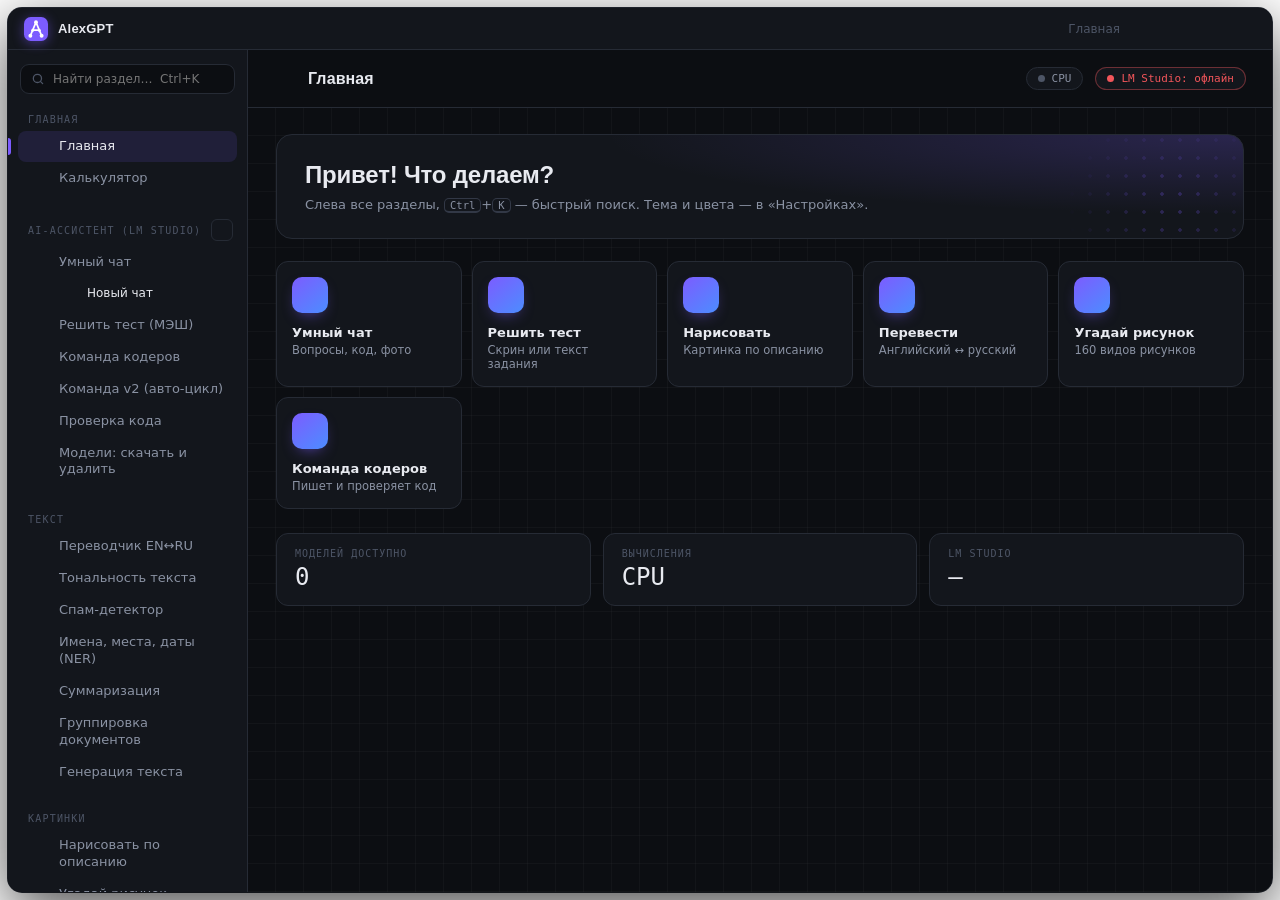
==== commit 6e8f30d6: "Редизайн интерфейса: свой логотип, линейные иконки, новые шрифты Логотип-знак «A» из узлов нейросети" ====
--- a/alexgpt/templates/app.html
+++ b/alexgpt/templates/app.html
@@ -23,292 +23,346 @@
 })();
 </script>
 <style>
-/* ══ Темы: фон/поверхности/текст; акцент — отдельно (data-accent) ══ */
+@font-face{font-family:'Onest';font-style:normal;font-weight:400;font-display:swap;src:url(/static/fonts/onest-cyrillic-400-normal.woff2) format('woff2');unicode-range:U+0301,U+0400-045F,U+0490-0491,U+04B0-04B1,U+2116}
+@font-face{font-family:'Onest';font-style:normal;font-weight:400;font-display:swap;src:url(/static/fonts/onest-latin-400-normal.woff2) format('woff2');unicode-range:U+0000-00FF,U+0131,U+0152-0153,U+02BB-02BC,U+02C6,U+02DA,U+02DC,U+0304,U+0308,U+0329,U+2000-206F,U+20AC,U+2122,U+2191,U+2193,U+2212,U+2215,U+FEFF,U+FFFD}
+@font-face{font-family:'Onest';font-style:normal;font-weight:500;font-display:swap;src:url(/static/fonts/onest-cyrillic-500-normal.woff2) format('woff2');unicode-range:U+0301,U+0400-045F,U+0490-0491,U+04B0-04B1,U+2116}
+@font-face{font-family:'Onest';font-style:normal;font-weight:500;font-display:swap;src:url(/static/fonts/onest-latin-500-normal.woff2) format('woff2');unicode-range:U+0000-00FF,U+0131,U+0152-0153,U+02BB-02BC,U+02C6,U+02DA,U+02DC,U+0304,U+0308,U+0329,U+2000-206F,U+20AC,U+2122,U+2191,U+2193,U+2212,U+2215,U+FEFF,U+FFFD}
+@font-face{font-family:'Onest';font-style:normal;font-weight:600;font-display:swap;src:url(/static/fonts/onest-cyrillic-600-normal.woff2) format('woff2');unicode-range:U+0301,U+0400-045F,U+0490-0491,U+04B0-04B1,U+2116}
+@font-face{font-family:'Onest';font-style:normal;font-weight:600;font-display:swap;src:url(/static/fonts/onest-latin-600-normal.woff2) format('woff2');unicode-range:U+0000-00FF,U+0131,U+0152-0153,U+02BB-02BC,U+02C6,U+02DA,U+02DC,U+0304,U+0308,U+0329,U+2000-206F,U+20AC,U+2122,U+2191,U+2193,U+2212,U+2215,U+FEFF,U+FFFD}
+@font-face{font-family:'Onest';font-style:normal;font-weight:700;font-display:swap;src:url(/static/fonts/onest-cyrillic-700-normal.woff2) format('woff2');unicode-range:U+0301,U+0400-045F,U+0490-0491,U+04B0-04B1,U+2116}
+@font-face{font-family:'Onest';font-style:normal;font-weight:700;font-display:swap;src:url(/static/fonts/onest-latin-700-normal.woff2) format('woff2');unicode-range:U+0000-00FF,U+0131,U+0152-0153,U+02BB-02BC,U+02C6,U+02DA,U+02DC,U+0304,U+0308,U+0329,U+2000-206F,U+20AC,U+2122,U+2191,U+2193,U+2212,U+2215,U+FEFF,U+FFFD}
+@font-face{font-family:'Unbounded';font-style:normal;font-weight:600;font-display:swap;src:url(/static/fonts/unbounded-cyrillic-600-normal.woff2) format('woff2');unicode-range:U+0301,U+0400-045F,U+0490-0491,U+04B0-04B1,U+2116}
+@font-face{font-family:'Unbounded';font-style:normal;font-weight:600;font-display:swap;src:url(/static/fonts/unbounded-latin-600-normal.woff2) format('woff2');unicode-range:U+0000-00FF,U+0131,U+0152-0153,U+02BB-02BC,U+02C6,U+02DA,U+02DC,U+0304,U+0308,U+0329,U+2000-206F,U+20AC,U+2122,U+2191,U+2193,U+2212,U+2215,U+FEFF,U+FFFD}
+@font-face{font-family:'Unbounded';font-style:normal;font-weight:700;font-display:swap;src:url(/static/fonts/unbounded-cyrillic-700-normal.woff2) format('woff2');unicode-range:U+0301,U+0400-045F,U+0490-0491,U+04B0-04B1,U+2116}
+@font-face{font-family:'Unbounded';font-style:normal;font-weight:700;font-display:swap;src:url(/static/fonts/unbounded-latin-700-normal.woff2) format('woff2');unicode-range:U+0000-00FF,U+0131,U+0152-0153,U+02BB-02BC,U+02C6,U+02DA,U+02DC,U+0304,U+0308,U+0329,U+2000-206F,U+20AC,U+2122,U+2191,U+2193,U+2212,U+2215,U+FEFF,U+FFFD}
+@font-face{font-family:'JetBrains Mono';font-style:normal;font-weight:400;font-display:swap;src:url(/static/fonts/jetbrains-mono-cyrillic-400-normal.woff2) format('woff2');unicode-range:U+0301,U+0400-045F,U+0490-0491,U+04B0-04B1,U+2116}
+@font-face{font-family:'JetBrains Mono';font-style:normal;font-weight:400;font-display:swap;src:url(/static/fonts/jetbrains-mono-latin-400-normal.woff2) format('woff2');unicode-range:U+0000-00FF,U+0131,U+0152-0153,U+02BB-02BC,U+02C6,U+02DA,U+02DC,U+0304,U+0308,U+0329,U+2000-206F,U+20AC,U+2122,U+2191,U+2193,U+2212,U+2215,U+FEFF,U+FFFD}
+@font-face{font-family:'JetBrains Mono';font-style:normal;font-weight:500;font-display:swap;src:url(/static/fonts/jetbrains-mono-cyrillic-500-normal.woff2) format('woff2');unicode-range:U+0301,U+0400-045F,U+0490-0491,U+04B0-04B1,U+2116}
+@font-face{font-family:'JetBrains Mono';font-style:normal;font-weight:500;font-display:swap;src:url(/static/fonts/jetbrains-mono-latin-500-normal.woff2) format('woff2');unicode-range:U+0000-00FF,U+0131,U+0152-0153,U+02BB-02BC,U+02C6,U+02DA,U+02DC,U+0304,U+0308,U+0329,U+2000-206F,U+20AC,U+2122,U+2191,U+2193,U+2212,U+2215,U+FEFF,U+FFFD}
+/* ══ Темы. Фон, поверхности, текст и сетка; акцент задаётся отдельно (data-accent) ══ */
 :root{
-  --bg:#0d1117;--surf:#161b22;--surf2:#21262d;--border:#30363d;
-  --text:#e6edf3;--muted:#8b949e;--faint:#484f58;
-  --blue:#3b82f6;--green:#3fb950;--red:#f85149;--yellow:#d29922;
-  --accent:#7c3aed;--accent-rgb:124,58,237;--accent-hover:#6d28d9;--accent2:#3b82f6;
-  --shadow:rgba(0,0,0,.85);
-  --radius:10px;--sidebar:232px;--titlebar:40px;
-}
-html[data-theme=midnight]{--bg:#0b1020;--surf:#121a2e;--surf2:#1b2540;--border:#26324f;--text:#e5e9f5;--muted:#94a0bd;--faint:#4a5675}
-html[data-theme=graphite]{--bg:#0a0a0a;--surf:#141414;--surf2:#1f1f1f;--border:#2c2c2c;--text:#ededed;--muted:#a1a1a1;--faint:#525252}
-html[data-theme=light]{--bg:#f6f8fa;--surf:#ffffff;--surf2:#eef1f4;--border:#d0d7de;--text:#1f2328;--muted:#59636e;--faint:#8c959f;
-  --green:#1a7f37;--red:#cf222e;--yellow:#9a6700;--blue:#0969da;--shadow:rgba(0,0,0,.25)}
-html[data-theme=sepia]{--bg:#f4ecd8;--surf:#fbf6ea;--surf2:#efe5cf;--border:#dccfb0;--text:#3b3024;--muted:#6f604c;--faint:#a39479;
-  --green:#3f7d20;--red:#b3261e;--yellow:#8a6100;--blue:#1f5fa8;--shadow:rgba(60,40,10,.3)}
+  --bg:#0c0e12;--surf:#13161c;--surf2:#1b1f27;--border:#262b35;--border2:#323846;
+  --text:#e8eaf0;--muted:#8a92a3;--faint:#4d5566;--grid:rgba(255,255,255,.028);
+  --blue:#4c8dff;--green:#3fb970;--red:#f2555a;--yellow:#e0a526;
+  --accent:#7c5cff;--accent-rgb:124,92,255;--accent-hover:#6a47f5;--accent2:#4c8dff;--on-accent:#fff;
+  --shadow:rgba(0,0,0,.7);
+  --radius:12px;--sidebar:240px;--titlebar:42px;
+  --f-ui:'Onest','Segoe UI',system-ui,sans-serif;--f-display:'Unbounded','Onest',sans-serif;
+  --f-mono:'JetBrains Mono',Consolas,monospace;
+}
+html[data-theme=midnight]{--bg:#0a0f1e;--surf:#111829;--surf2:#18223a;--border:#243150;--border2:#2f3f63;--text:#e4e9f6;--muted:#91a0c0;--faint:#4a5878;--grid:rgba(120,150,255,.045)}
+html[data-theme=graphite]{--bg:#0a0a0a;--surf:#121212;--surf2:#1c1c1c;--border:#2a2a2a;--border2:#363636;--text:#ededed;--muted:#9c9c9c;--faint:#555;--grid:rgba(255,255,255,.03)}
+html[data-theme=light]{--bg:#f3f4f7;--surf:#fff;--surf2:#eceef3;--border:#dcdfe6;--border2:#c9ced8;--text:#15181e;--muted:#5a6272;--faint:#9aa1ae;--grid:rgba(20,30,60,.05);
+  --green:#1a7f45;--red:#cf2e36;--yellow:#9a6700;--blue:#1f63d6;--shadow:rgba(20,30,60,.22)}
+html[data-theme=sepia]{--bg:#f2ead6;--surf:#fbf6ea;--surf2:#eee3cb;--border:#dccfb0;--border2:#cdbd98;--text:#3b3024;--muted:#6f604c;--faint:#a39479;--grid:rgba(90,60,20,.06);
+  --green:#3f7d20;--red:#b3261e;--yellow:#8a6100;--blue:#1f5fa8;--shadow:rgba(60,40,10,.25)}
 html[data-accent=blue]  {--accent:#3b82f6;--accent-rgb:59,130,246;--accent-hover:#2563eb;--accent2:#06b6d4}
 html[data-accent=green] {--accent:#16a34a;--accent-rgb:22,163,74;--accent-hover:#15803d;--accent2:#84cc16}
 html[data-accent=orange]{--accent:#ea580c;--accent-rgb:234,88,12;--accent-hover:#c2410c;--accent2:#f59e0b}
 html[data-accent=pink]  {--accent:#db2777;--accent-rgb:219,39,119;--accent-hover:#be185d;--accent2:#a855f7}
 html[data-accent=teal]  {--accent:#0d9488;--accent-rgb:13,148,136;--accent-hover:#0f766e;--accent2:#3b82f6}
+
 *{margin:0;padding:0;box-sizing:border-box}
-html,body{width:100%;height:100%;background:transparent;overflow:hidden;font-family:-apple-system,BlinkMacSystemFont,'Segoe UI',sans-serif;font-size:14px;color:var(--text)}
-
-/* ══ Корневой контейнер (скруглённое окно) ══ */
-#app-root{
-  position:absolute;inset:8px;
-  border-radius:12px;overflow:hidden;
-  background:var(--bg);
-  box-shadow:0 12px 52px var(--shadow),0 0 0 1px var(--border);
-  display:flex;flex-direction:column;
-  transition:inset .1s,border-radius .1s;
-}
-html[data-max='1'] #app-root{inset:0;border-radius:0;box-shadow:none;}
-
-/* ══ Resize handles (по периметру) ══ */
+html,body{width:100%;height:100%;background:transparent;overflow:hidden;font-family:var(--f-ui);font-size:14px;color:var(--text);-webkit-font-smoothing:antialiased}
+button,input,textarea,select{font-family:inherit}
+::selection{background:rgba(var(--accent-rgb),.35)}
+
+/* Линейные иконки из static/icons.svg: <svg class="ic"><use href="…#i-имя"/></svg> */
+.ic{width:1em;height:1em;flex-shrink:0;fill:none;stroke:currentColor;stroke-width:1.9;stroke-linecap:round;stroke-linejoin:round;vertical-align:-.14em}
+/* Крупный значок результата (тональность, спам, аномалии…) */
+.big-ic{display:flex;justify-content:center;padding:14px 0;color:var(--accent)}
+.big-ic .ic{font-size:64px;stroke-width:1.4}
+.big-ic.good{color:var(--green)}.big-ic.bad{color:var(--red)}.big-ic.warn{color:var(--yellow)}
+
+/* ══ Окно ══ */
+#app-root{position:absolute;inset:8px;border-radius:14px;overflow:hidden;background:var(--bg);
+  box-shadow:0 18px 60px var(--shadow),0 0 0 1px var(--border);display:flex;flex-direction:column;transition:inset .1s,border-radius .1s}
+html[data-max='1'] #app-root{inset:0;border-radius:0;box-shadow:none}
 .rz{position:absolute;z-index:9998;background:transparent}
-.rz-n {top:0;left:12px;right:12px;height:5px;cursor:n-resize}
-.rz-s {bottom:0;left:12px;right:12px;height:5px;cursor:s-resize}
-.rz-e {right:0;top:12px;bottom:12px;width:5px;cursor:e-resize}
-.rz-w {left:0;top:12px;bottom:12px;width:5px;cursor:w-resize}
+.rz-n{top:0;left:12px;right:12px;height:5px;cursor:n-resize}
+.rz-s{bottom:0;left:12px;right:12px;height:5px;cursor:s-resize}
+.rz-e{right:0;top:12px;bottom:12px;width:5px;cursor:e-resize}
+.rz-w{left:0;top:12px;bottom:12px;width:5px;cursor:w-resize}
 .rz-ne{top:0;right:0;width:14px;height:14px;cursor:ne-resize}
 .rz-nw{top:0;left:0;width:14px;height:14px;cursor:nw-resize}
 .rz-se{bottom:0;right:0;width:14px;height:14px;cursor:se-resize}
 .rz-sw{bottom:0;left:0;width:14px;height:14px;cursor:sw-resize}
 
-/* ══ Titlebar ══ */
-#titlebar{
-  height:var(--titlebar);min-height:var(--titlebar);
-  background:var(--bg);
-  border-bottom:1px solid var(--border);
-  display:flex;align-items:center;
-  flex-shrink:0;user-select:none;
-}
-#tb-logo{display:flex;align-items:center;gap:8px;padding:0 14px;flex-shrink:0;font-size:13px;font-weight:600}
-#tb-logo .ico{font-size:18px}
-#tb-logo .name{background:linear-gradient(135deg,var(--accent),var(--accent2));-webkit-background-clip:text;-webkit-text-fill-color:transparent;background-clip:text}
-#tb-drag{flex:1;height:100%;cursor:default}/* draggable zone */
-#tb-pagetitle{font-size:12px;color:var(--faint);padding:0 12px;flex-shrink:0;pointer-events:none}
+/* ══ Заголовок окна ══ */
+#titlebar{height:var(--titlebar);min-height:var(--titlebar);background:var(--surf);border-bottom:1px solid var(--border);
+  display:flex;align-items:center;flex-shrink:0;user-select:none}
+#tb-logo{display:flex;align-items:center;gap:10px;padding:0 16px;flex-shrink:0;height:100%}
+.logo-mark{width:24px;height:24px;display:block;filter:drop-shadow(0 2px 6px rgba(var(--accent-rgb),.45))}
+#tb-logo .name{font-family:var(--f-display);font-weight:600;font-size:13px;letter-spacing:.2px;color:var(--text)}
+#tb-drag{flex:1;height:100%;cursor:default}
+#tb-pagetitle{font-size:12px;color:var(--faint);padding:0 14px;flex-shrink:0;pointer-events:none}
 #tb-controls{display:flex;align-items:stretch;flex-shrink:0;height:100%}
-.tb-btn{width:46px;height:100%;border:none;background:transparent;color:var(--muted);font-size:16px;cursor:pointer;display:flex;align-items:center;justify-content:center;transition:background .12s,color .12s}
+.tb-btn{width:46px;height:100%;border:none;background:transparent;color:var(--muted);font-size:15px;cursor:pointer;display:flex;align-items:center;justify-content:center;transition:background .12s,color .12s}
 .tb-btn:hover{background:var(--surf2);color:var(--text)}
 .tb-close:hover{background:#e81123!important;color:#fff!important}
-.tb-max-icon{font-size:12px}
-
-/* ══ App body ══ */
+.tb-max-icon{display:flex}
+
+/* ══ Тело ══ */
 #app-body{flex:1;display:flex;overflow:hidden;min-height:0}
 
-/* ══ Sidebar ══ */
-#sidebar{width:var(--sidebar);min-width:var(--sidebar);background:var(--surf);border-right:1px solid var(--border);display:flex;flex-direction:column;overflow-y:auto;overflow-x:hidden}
-.logo{padding:16px 16px 12px;display:flex;align-items:center;gap:10px;border-bottom:1px solid var(--border)}
-.logo-icon{font-size:22px}
-.logo-text{font-size:14px;font-weight:700;background:linear-gradient(135deg,var(--accent),var(--accent2));-webkit-background-clip:text;-webkit-text-fill-color:transparent;background-clip:text}
-.nav-group{padding:8px 0}
-.nav-label{padding:5px 16px;font-size:10.5px;font-weight:600;color:var(--faint);text-transform:uppercase;letter-spacing:.6px}
-.nav-label-btn{display:flex;align-items:center;justify-content:space-between}
-.chat-sess-item.active{background:none!important}
-.nav-item{display:flex;align-items:center;gap:9px;padding:7px 16px;cursor:pointer;border-radius:6px;margin:1px 6px;color:var(--muted);transition:all .13s;font-size:13px}
+/* ══ Меню слева ══ */
+#sidebar{width:var(--sidebar);min-width:var(--sidebar);background:var(--surf);border-right:1px solid var(--border);display:flex;flex-direction:column;
+  overflow-y:auto;overflow-x:hidden;transition:width .18s,min-width .18s}
+.nav-group{padding:6px 0 8px}
+.nav-label{padding:10px 20px 5px;font-family:var(--f-mono);font-size:10px;font-weight:500;color:var(--faint);text-transform:uppercase;letter-spacing:1.2px}
+.nav-label-btn{display:flex;align-items:center;justify-content:space-between;padding-right:14px}
+.nav-add{background:none;border:1px solid var(--border);color:var(--muted);border-radius:6px;width:22px;height:22px;display:flex;align-items:center;justify-content:center;cursor:pointer;font-size:13px}
+.nav-add:hover{border-color:var(--accent);color:var(--accent)}
+.nav-item{position:relative;display:flex;align-items:center;gap:11px;padding:7px 12px;cursor:pointer;border-radius:8px;margin:1px 10px;color:var(--muted);
+  transition:background .12s,color .12s;font-size:13px;line-height:1.3}
 .nav-item:hover{background:var(--surf2);color:var(--text)}
-.nav-item.active{background:rgba(var(--accent-rgb),.15);color:var(--accent)}
-.nav-item .icon{font-size:15px;width:18px;text-align:center;flex-shrink:0}
-.sidebar-footer{margin-top:auto;padding:10px 16px;border-top:1px solid var(--border);font-size:11px;color:var(--faint)}
-
-/* ══ Main ══ */
-#main{flex:1;display:flex;flex-direction:column;overflow:hidden}
-#topbar{background:var(--surf);border-bottom:1px solid var(--border);padding:0 22px;height:48px;display:flex;align-items:center;gap:14px;flex-shrink:0}
-#page-title{font-size:15px;font-weight:600;flex:1}
-.badge{display:inline-flex;align-items:center;gap:5px;background:var(--surf2);border:1px solid var(--border);border-radius:20px;padding:3px 10px;font-size:11px;color:var(--muted)}
-.badge.green{border-color:var(--green);color:var(--green)}
-.badge.red{border-color:var(--red);color:var(--red)}
-#content{flex:1;overflow-y:auto;padding:22px}
-
-/* ══ Section visibility ══ */
-.section{display:none}.section.active{display:block}
-
-/* ══ Cards ══ */
-.grid{display:grid;gap:14px}
-.grid-cards{grid-template-columns:repeat(auto-fill,minmax(210px,1fr))}
+.nav-item.active{background:rgba(var(--accent-rgb),.13);color:var(--text)}
+.nav-item.active::before{content:'';position:absolute;left:-10px;top:7px;bottom:7px;width:3px;border-radius:0 3px 3px 0;background:var(--accent)}
+.nav-item.active .icon{color:var(--accent)}
+.nav-item .icon{font-size:17px;width:18px;display:flex;align-items:center;justify-content:center;flex-shrink:0}
+.chat-sess-item{padding-left:40px!important;font-size:12px!important}
+.chat-sess-item .icon{font-size:14px}
+.chat-sess-item .sess-act{opacity:0;padding:0 3px;cursor:pointer;display:flex;transition:opacity .12s}
+.chat-sess-item:hover .sess-act{opacity:.6}.chat-sess-item .sess-act:hover{opacity:1;color:var(--text)}
+.chat-sess-item.active{background:none!important;color:var(--text)}
+.chat-sess-item.active::before{display:none}
+#lm-models-nav .lm-live{padding:3px 12px 3px 40px;font-size:11px;color:var(--muted);white-space:nowrap;overflow:hidden;text-overflow:ellipsis;display:flex;align-items:center;gap:7px}
+#lm-models-nav .lm-live::before{content:'';width:6px;height:6px;border-radius:50%;background:var(--green);box-shadow:0 0 6px var(--green);flex-shrink:0}
+.sidebar-footer{margin-top:auto;padding:12px 20px;border-top:1px solid var(--border);font-family:var(--f-mono);font-size:10.5px;color:var(--faint)}
+
+/* ══ Основная часть ══ */
+#main{flex:1;display:flex;flex-direction:column;overflow:hidden;min-width:0}
+#topbar{background:var(--bg);border-bottom:1px solid var(--border);padding:0 26px 0 14px;height:58px;display:flex;align-items:center;gap:12px;flex-shrink:0}
+#page-title{font-family:var(--f-display);font-size:16px;font-weight:600;flex:1;letter-spacing:.1px;white-space:nowrap;overflow:hidden;text-overflow:ellipsis}
+.badge{display:inline-flex;align-items:center;gap:7px;background:var(--surf);border:1px solid var(--border);border-radius:20px;padding:4px 11px;
+  font-family:var(--f-mono);font-size:11px;color:var(--muted);white-space:nowrap}
+.badge::before{content:'';width:7px;height:7px;border-radius:50%;background:var(--faint)}
+.badge.green{color:var(--green);border-color:rgba(63,185,112,.4)}.badge.green::before{background:var(--green);box-shadow:0 0 8px var(--green)}
+.badge.red{color:var(--red);border-color:rgba(242,85,90,.4)}.badge.red::before{background:var(--red)}
+.badge.gpu{color:var(--accent);border-color:rgba(var(--accent-rgb),.4)}.badge.gpu::before{background:var(--accent);box-shadow:0 0 8px var(--accent)}
+#content{flex:1;overflow-y:auto;padding:26px 28px 40px;
+  background-image:linear-gradient(var(--grid) 1px,transparent 1px),linear-gradient(90deg,var(--grid) 1px,transparent 1px);background-size:28px 28px;background-position:-1px -1px}
+
+/* ══ Разделы: появляются с лёгким каскадом ══ */
+.section{display:none}
+.section.active{display:block}
+.section.active>*{animation:rise .32s cubic-bezier(.2,.7,.2,1) both}
+.section.active>*:nth-child(2){animation-delay:.04s}.section.active>*:nth-child(3){animation-delay:.08s}
+.section.active>*:nth-child(4){animation-delay:.12s}.section.active>*:nth-child(5){animation-delay:.16s}
+@media (prefers-reduced-motion:reduce){.section.active>*{animation:none}}
+
+/* ══ Карточки ══ */
+.grid{display:grid;gap:12px}
+.grid-cards{grid-template-columns:repeat(auto-fill,minmax(220px,1fr))}
 .grid-2{grid-template-columns:1fr 1fr}.grid-3{grid-template-columns:repeat(3,1fr)}.grid-4{grid-template-columns:repeat(4,1fr)}
 @media(max-width:900px){.grid-4{grid-template-columns:repeat(2,1fr)}.grid-3{grid-template-columns:1fr 1fr}}
-.card{background:var(--surf);border:1px solid var(--border);border-radius:var(--radius);padding:18px;transition:border-color .2s}
-.card:hover{border-color:var(--accent)}
+.card{background:var(--surf);border:1px solid var(--border);border-radius:var(--radius);padding:16px;transition:border-color .15s,transform .15s,box-shadow .15s}
+.card:hover{border-color:rgba(var(--accent-rgb),.6);transform:translateY(-2px);box-shadow:0 8px 24px -12px rgba(var(--accent-rgb),.5)}
 .card-header{display:flex;align-items:flex-start;gap:12px}
-.card-icon{font-size:26px}.card-title{font-size:14px;font-weight:600}.card-desc{font-size:12px;color:var(--muted);margin-top:2px}
-.status-pill{display:inline-flex;align-items:center;gap:4px;font-size:11px;padding:2px 8px;border-radius:12px;white-space:nowrap}
-.pill-ok{background:rgba(63,185,80,.12);color:var(--green);border:1px solid rgba(63,185,80,.3)}
-.pill-miss{background:rgba(248,81,73,.1);color:var(--red);border:1px solid rgba(248,81,73,.3)}
-.go-btn{display:block;width:100%;margin-top:12px;padding:7px;background:rgba(var(--accent-rgb),.1);border:1px solid rgba(var(--accent-rgb),.3);color:var(--accent);border-radius:6px;cursor:pointer;font-size:12px;transition:all .15s;text-align:center}
+.card-icon{width:38px;height:38px;border-radius:10px;display:flex;align-items:center;justify-content:center;font-size:19px;flex-shrink:0;
+  background:rgba(var(--accent-rgb),.12);color:var(--accent)}
+.card-title{font-size:14px;font-weight:600}.card-desc{font-size:12px;color:var(--muted);margin-top:3px;line-height:1.45}
+.status-pill{display:inline-flex;align-items:center;gap:5px;font-family:var(--f-mono);font-size:10.5px;padding:2px 8px;border-radius:6px;white-space:nowrap}
+.pill-ok{background:rgba(63,185,112,.12);color:var(--green)}
+.pill-miss{background:rgba(242,85,90,.12);color:var(--red)}
+.go-btn{display:block;width:100%;margin-top:12px;padding:7px;background:rgba(var(--accent-rgb),.1);border:1px solid rgba(var(--accent-rgb),.3);color:var(--accent);border-radius:8px;cursor:pointer;font-size:12px;text-align:center}
 .go-btn:hover{background:rgba(var(--accent-rgb),.2)}
 
-/* ══ Tool layout ══ */
-.tool-wrap{display:flex;gap:18px;align-items:flex-start}
-.tool-input{flex:0 0 370px}
+/* ══ Раскладка инструментов ══ */
+.tool-wrap{display:flex;gap:16px;align-items:flex-start}
+.tool-input{flex:0 0 380px;min-width:0}
 .tool-output{flex:1;min-width:0}
-@media(max-width:820px){.tool-wrap{flex-direction:column}.tool-input{flex:none;width:100%}}
-.panel{background:var(--surf);border:1px solid var(--border);border-radius:var(--radius);padding:18px}
-.panel-title{font-size:13px;font-weight:600;color:var(--muted);margin-bottom:14px;display:flex;align-items:center;gap:8px}
-
-/* ══ Forms ══ */
-.form-group{margin-bottom:12px}
-label{display:block;font-size:12px;color:var(--muted);margin-bottom:5px;font-weight:500}
-input[type=text],input[type=number],textarea,select{
-  width:100%;background:var(--bg);border:1px solid var(--border);border-radius:6px;
-  padding:8px 11px;color:var(--text);font-size:13px;outline:none;transition:border-color .15s;font-family:inherit}
-input[type=text]:focus,input[type=number]:focus,textarea:focus,select:focus{border-color:var(--accent)}
-textarea{resize:vertical;min-height:86px}
-select option{background:var(--surf)}
+@media(max-width:860px){.tool-wrap{flex-direction:column}.tool-input{flex:none;width:100%}}
+.panel{background:var(--surf);border:1px solid var(--border);border-radius:var(--radius);padding:20px}
+.panel-title{font-size:14px;font-weight:600;color:var(--text);margin-bottom:16px;display:flex;align-items:center;gap:9px}
+.panel-title>.ic:first-child{color:var(--accent);font-size:17px}
+/* Иконка и текст заголовка держатся вместе, кнопки справа (раньше space-between разносил иконку и текст) */
+.panel-title{justify-content:flex-start!important}
+.panel-title>:last-child:not(:first-child):not(span){margin-left:auto}
+
+/* ══ Поля ввода ══ */
+.form-group{margin-bottom:14px}
+label{display:block;font-size:12px;color:var(--muted);margin-bottom:6px;font-weight:500}
+input[type=text],input[type=number],input[type=password],textarea,select{
+  width:100%;background:var(--bg);border:1px solid var(--border);border-radius:9px;
+  padding:9px 12px;color:var(--text);font-size:13px;outline:none;transition:border-color .15s,box-shadow .15s}
+input[type=text]:focus,input[type=number]:focus,textarea:focus,select:focus{border-color:var(--accent);box-shadow:0 0 0 3px rgba(var(--accent-rgb),.18)}
+textarea{resize:vertical;min-height:90px;line-height:1.5}
+/* Своя стрелка у списков: у системной не было отступа от края */
+select{appearance:none;-webkit-appearance:none;padding-right:38px;cursor:pointer;
+  background-image:url("data:image/svg+xml,%3Csvg xmlns='http://www.w3.org/2000/svg' width='16' height='16' viewBox='0 0 24 24' fill='none' stroke='%238a92a3' stroke-width='2.2' stroke-linecap='round' stroke-linejoin='round'%3E%3Cpath d='m6 9 6 6 6-6'/%3E%3C/svg%3E");
+  background-repeat:no-repeat;background-position:right 13px center;background-size:15px}
+select option{background:var(--surf);color:var(--text)}
 input[type=range]{width:100%;accent-color:var(--accent);cursor:pointer}
 
-/* ══ Buttons ══ */
-.btn{display:inline-flex;align-items:center;gap:6px;padding:7px 16px;border-radius:7px;font-size:13px;font-weight:500;cursor:pointer;border:none;transition:all .13s}
-.btn-primary{background:var(--accent);color:#fff}.btn-primary:hover{background:var(--accent-hover)}
-.btn-primary:disabled{background:var(--surf2);color:var(--faint);cursor:not-allowed}
-.btn-outline{background:transparent;color:var(--text);border:1px solid var(--border)}.btn-outline:hover{border-color:var(--accent);color:var(--accent)}
-.btn-danger{background:transparent;color:var(--red);border:1px solid rgba(248,81,73,.4)}.btn-danger:hover{background:rgba(248,81,73,.1)}
-.btn-sm{padding:4px 11px;font-size:12px}
-.gpt-lang-btn.active{background:var(--accent);color:#fff;border-color:var(--accent)}
-.btn-row{display:flex;gap:7px;flex-wrap:wrap;margin-top:4px}
-
-/* ══ Output ══ */
-.result-box{background:var(--bg);border:1px solid var(--border);border-radius:8px;padding:14px;min-height:56px;font-size:13px;line-height:1.6}
-.result-big{font-size:30px;font-weight:700;color:var(--accent);text-align:center;padding:22px}
-pre.code-block{background:var(--bg);border:1px solid var(--border);border-radius:8px;padding:14px;overflow-x:auto;font-size:12px;line-height:1.6;white-space:pre-wrap;font-family:'Consolas','Courier New',monospace}
-
-/* ══ Bars ══ */
-.score-bar-wrap{margin:4px 0}
-.score-label{display:flex;justify-content:space-between;font-size:12px;margin-bottom:3px}
+/* ══ Кнопки ══ */
+.btn{display:inline-flex;align-items:center;justify-content:center;gap:7px;padding:8px 16px;border-radius:9px;font-size:13px;font-weight:500;cursor:pointer;border:none;
+  transition:background .12s,border-color .12s,color .12s,transform .06s;white-space:nowrap}
+.btn:active:not(:disabled){transform:translateY(1px)}
+.btn .ic{font-size:15px}
+.btn-primary{background:var(--accent);color:var(--on-accent);box-shadow:inset 0 1px 0 rgba(255,255,255,.18),0 4px 14px -6px rgba(var(--accent-rgb),.7)}
+.btn-primary:hover{background:var(--accent-hover)}
+.btn-primary:disabled{background:var(--surf2);color:var(--faint);cursor:not-allowed;box-shadow:none}
+.btn-outline{background:var(--surf);color:var(--text);border:1px solid var(--border2)}.btn-outline:hover{border-color:var(--accent);color:var(--accent)}
+.btn-danger{background:transparent;color:var(--red);border:1px solid rgba(242,85,90,.4)}.btn-danger:hover{background:rgba(242,85,90,.1)}
+.btn:disabled{opacity:.6;cursor:not-allowed}
+.btn-sm{padding:5px 11px;font-size:12px;border-radius:8px}
+.gpt-lang-btn.active,.ts-mode-btn.active{background:var(--accent);color:var(--on-accent);border-color:var(--accent)}
+.btn-row{display:flex;gap:8px;flex-wrap:wrap;margin-top:4px}
+
+/* ══ Результаты ══ */
+.result-box{background:var(--bg);border:1px solid var(--border);border-radius:10px;padding:14px;min-height:56px;font-size:13px;line-height:1.6}
+.result-big{font-family:var(--f-display);font-size:30px;font-weight:700;color:var(--accent);text-align:center;padding:22px}
+pre.code-block{background:var(--bg);border:1px solid var(--border);border-radius:10px;padding:14px;overflow-x:auto;font-size:12px;line-height:1.6;white-space:pre-wrap;font-family:var(--f-mono)}
+.score-bar-wrap{margin:6px 0}
+.score-label{display:flex;justify-content:space-between;font-size:12px;margin-bottom:4px}
+.score-label span:last-child{font-family:var(--f-mono)}
 .score-bar{height:8px;background:var(--surf2);border-radius:4px;overflow:hidden}
-.score-fill{height:100%;border-radius:4px;transition:width .4s ease}
+.score-fill{height:100%;border-radius:4px;transition:width .5s cubic-bezier(.2,.7,.2,1)}
 .fill-red{background:var(--red)}.fill-gray{background:var(--faint)}.fill-green{background:var(--green)}
-
-/* ══ GAN images ══ */
 .img-grid{display:flex;flex-wrap:wrap;gap:8px;padding:6px 0}
-.img-grid img{width:96px;height:96px;border-radius:6px;border:1px solid var(--border);image-rendering:pixelated}
-
-/* ══ MNIST ══ */
-#mnist-canvas{display:block;border:2px solid var(--border);border-radius:8px;cursor:crosshair;background:#111;touch-action:none}
-.chip{display:inline-flex;align-items:center;gap:4px;font-size:11px;padding:2px 8px;border-radius:10px;background:var(--surf2);color:var(--muted);border:1px solid var(--border);white-space:nowrap}
-.chip-green{background:rgba(63,185,80,.15);color:var(--green);border-color:transparent}
-.chip-blue{background:rgba(59,130,246,.15);color:var(--blue);border-color:transparent}
-.chip-red{background:rgba(248,81,73,.12);color:var(--red);border-color:transparent}
+.img-grid img{width:96px;height:96px;border-radius:8px;border:1px solid var(--border);image-rendering:pixelated}
+#mnist-canvas{display:block;border:1px solid var(--border2);border-radius:12px;cursor:crosshair;background:#0a0a0a;touch-action:none}
+
+/* ══ Метки и списки моделей ══ */
+.chip{display:inline-flex;align-items:center;gap:5px;font-family:var(--f-mono);font-size:10.5px;padding:2px 8px;border-radius:6px;background:var(--surf2);color:var(--muted);border:1px solid var(--border);white-space:nowrap}
+.chip .ic{font-size:12px}
+.chip-green{background:rgba(63,185,112,.14);color:var(--green);border-color:transparent}
+.chip-blue{background:rgba(76,141,255,.14);color:var(--blue);border-color:transparent}
+.chip-red{background:rgba(242,85,90,.12);color:var(--red);border-color:transparent}
 .lm-list{display:flex;flex-direction:column;gap:8px}
-.lm-row{display:flex;align-items:center;gap:12px;padding:12px 14px;background:var(--bg);border:1px solid var(--border);border-radius:10px;flex-wrap:wrap}
-.lm-icon{font-size:22px;width:30px;text-align:center}
+.lm-row{display:flex;align-items:center;gap:14px;padding:14px 16px;background:var(--bg);border:1px solid var(--border);border-radius:12px;flex-wrap:wrap;transition:border-color .15s}
+.lm-row:hover{border-color:var(--border2)}
+.lm-icon{width:38px;height:38px;border-radius:10px;display:flex;align-items:center;justify-content:center;font-size:19px;background:rgba(var(--accent-rgb),.12);color:var(--accent);flex-shrink:0}
 .lm-main{flex:1;min-width:220px}
 .lm-title{font-size:14px;font-weight:600;display:flex;align-items:center;gap:8px;flex-wrap:wrap}
 .lm-about{font-size:12px;color:var(--muted);margin-top:3px}
-.lm-meta{display:flex;gap:6px;flex-wrap:wrap;margin-top:6px;align-items:center}
-.lm-repo{font-size:11px;color:var(--faint);font-family:monospace}
-.lm-actions{display:flex;gap:6px;flex-wrap:wrap}
-.lm-progress{display:none;margin-top:8px}
+.lm-meta{display:flex;gap:6px;flex-wrap:wrap;margin-top:7px;align-items:center}
+.lm-repo{font-size:10.5px;color:var(--faint);font-family:var(--f-mono)}
+.lm-note{font-size:11.5px;color:var(--faint);max-width:210px;text-align:right;line-height:1.35;display:flex;gap:6px;align-items:center}
+.lm-actions{display:flex;gap:6px;flex-wrap:wrap;align-items:center}
+.lm-progress{display:none;margin-top:9px}
 .lm-bar{height:6px;background:var(--surf2);border-radius:3px;overflow:hidden}
 .lm-bar div{height:100%;width:0;background:var(--accent);transition:width .3s}
-.lm-line{font-size:11px;color:var(--muted);margin-top:4px;font-family:monospace;white-space:nowrap;overflow:hidden;text-overflow:ellipsis}
-.digit-conf{display:flex;align-items:center;gap:7px;margin:3px 0;font-size:12px}
+.lm-line{font-size:11px;color:var(--muted);margin-top:5px;font-family:var(--f-mono);white-space:nowrap;overflow:hidden;text-overflow:ellipsis}
+.digit-conf{display:flex;align-items:center;gap:8px;margin:3px 0;font-size:12px;font-family:var(--f-mono)}
 .digit-conf span:first-child{width:14px;text-align:right;color:var(--muted)}
-.digit-conf .bar{flex:1;height:13px;background:var(--surf2);border-radius:3px;overflow:hidden}
+.digit-conf .bar{flex:1;height:12px;background:var(--surf2);border-radius:3px;overflow:hidden}
 .digit-conf .bar-fill{height:100%;background:var(--accent);transition:width .3s}
-.digit-conf span:last-child{width:36px;text-align:right;color:var(--muted)}
-
-/* ══ Chat ══ */
-#chat-messages{height:400px;overflow-y:auto;display:flex;flex-direction:column;gap:10px;padding:2px 0}
-.msg{max-width:82%;padding:9px 13px;border-radius:12px;font-size:13px;line-height:1.6;white-space:pre-wrap;word-break:break-word}
-.msg-user{align-self:flex-end;background:rgba(var(--accent-rgb),.2);border:1px solid rgba(var(--accent-rgb),.3)}
-.msg-bot{align-self:flex-start;background:var(--surf2);border:1px solid var(--border)}
-.model-badge{font-size:10px;background:rgba(59,130,246,.12);color:var(--blue);border:1px solid rgba(59,130,246,.3);border-radius:10px;padding:1px 7px;display:inline-block;margin-bottom:3px}
-.think{margin-bottom:8px;border-left:2px solid var(--border);padding-left:9px}
-.think summary{cursor:pointer;color:var(--muted);font-size:12px;user-select:none}
+.digit-conf span:last-child{width:40px;text-align:right;color:var(--muted)}
+
+/* ══ Чат ══ */
+#chat-messages{height:420px;overflow-y:auto;display:flex;flex-direction:column;gap:12px;padding:4px 2px}
+.msg{max-width:82%;padding:10px 14px;border-radius:14px;font-size:13.5px;line-height:1.6;white-space:pre-wrap;word-break:break-word}
+.msg-user{align-self:flex-end;background:var(--accent);color:var(--on-accent);border-bottom-right-radius:4px}
+.msg-bot{align-self:flex-start;background:var(--surf2);border:1px solid var(--border);border-bottom-left-radius:4px}
+.msg-bot pre,.msg-bot code{font-family:var(--f-mono);font-size:12px}
+.msg-bot pre{background:var(--bg);border:1px solid var(--border);border-radius:8px;padding:10px;overflow-x:auto;white-space:pre}
+.model-badge{font-family:var(--f-mono);font-size:10px;background:rgba(76,141,255,.12);color:var(--blue);border:1px solid rgba(76,141,255,.3);border-radius:6px;padding:1px 7px;display:inline-block;margin-bottom:3px}
+.think{margin-bottom:8px;border-left:2px solid rgba(var(--accent-rgb),.5);padding-left:10px}
+.think summary{cursor:pointer;color:var(--muted);font-size:12px;user-select:none;display:flex;align-items:center;gap:6px}
 .think-body{color:var(--muted);font-size:12px;white-space:pre-wrap;max-height:220px;overflow-y:auto;margin-top:4px}
-.chat-input-row{display:flex;gap:7px;margin-top:10px}
-.chat-input-row textarea{min-height:40px;max-height:110px;resize:none}
-
-/* ══ Coder ══ */
-#coder-log{height:240px;overflow-y:auto;background:var(--bg);border:1px solid var(--border);border-radius:8px;padding:10px;font-size:12px;font-family:monospace;line-height:1.7}
+.chat-input-row{display:flex;gap:8px;margin-top:12px}
+.chat-input-row textarea{min-height:44px;max-height:120px;resize:none}
+
+/* ══ Кодеры, графики, переводчик ══ */
+#coder-log{height:260px;overflow-y:auto;background:var(--bg);border:1px solid var(--border);border-radius:10px;padding:12px;font-size:12px;font-family:var(--f-mono);line-height:1.7}
 .log-line{color:var(--muted)}.log-line.ok{color:var(--green)}.log-line.err{color:var(--red)}.log-line.head{color:var(--blue);font-weight:600}
-
-/* ══ TimeSeries chart ══ */
-#ts-chart{background:var(--bg);border:1px solid var(--border);border-radius:8px;padding:14px;min-height:150px;display:flex;align-items:flex-end;gap:5px}
+#ts-chart{background:var(--bg);border:1px solid var(--border);border-radius:10px;padding:14px;min-height:160px;display:flex;align-items:flex-end;gap:6px}
 .ts-bar-wrap{flex:1;display:flex;flex-direction:column;align-items:center;gap:3px}
-.ts-bar{width:100%;border-radius:4px 4px 0 0;min-height:4px;transition:height .5s ease}
-.ts-val{font-size:10px;color:var(--text)}.ts-day{font-size:10px;color:var(--faint)}
-
-/* ══ Translator ══ */
-.trans-wrap{display:flex;gap:10px;align-items:flex-start}
-.trans-panel{flex:1}
-.trans-mid{display:flex;flex-direction:column;align-items:center;justify-content:center;gap:7px;padding-top:26px}
-.dir-btn{font-size:18px;cursor:pointer;background:var(--surf2);border:1px solid var(--border);border-radius:8px;width:36px;height:36px;display:flex;align-items:center;justify-content:center;transition:all .13s}
-.dir-btn:hover{border-color:var(--accent)}
-
-/* ══ Stats dashboard ══ */
-.stat-row{display:flex;gap:14px;margin-bottom:18px}
-.stat{flex:1;background:var(--surf);border:1px solid var(--border);border-radius:var(--radius);padding:14px;text-align:center}
-.stat-num{font-size:26px;font-weight:700;color:var(--accent)}.stat-label{font-size:11px;color:var(--muted);margin-top:3px}
-
-/* ══ History ══ */
+.ts-bar{width:100%;border-radius:5px 5px 0 0;min-height:4px;transition:height .5s ease}
+.ts-val{font-size:10px;color:var(--text);font-family:var(--f-mono)}.ts-day{font-size:10px;color:var(--faint)}
+.trans-wrap{display:flex;gap:12px;align-items:flex-start}
+.trans-panel{flex:1;min-width:0}
+.trans-mid{display:flex;flex-direction:column;align-items:center;justify-content:center;gap:8px;padding-top:28px}
+.dir-btn{font-size:17px;cursor:pointer;background:var(--surf2);border:1px solid var(--border);border-radius:10px;width:38px;height:38px;display:flex;align-items:center;justify-content:center;color:var(--muted);transition:border-color .13s,color .13s}
+.dir-btn:hover{border-color:var(--accent);color:var(--accent)}
+
+/* ══ Цифры на главной ══ */
+.stat-row{display:flex;gap:12px;margin-bottom:22px}
+.stat{flex:1;background:var(--surf);border:1px solid var(--border);border-radius:var(--radius);padding:14px 18px;display:flex;flex-direction:column-reverse;gap:4px}
+.stat-num{font-family:var(--f-mono);font-size:24px;font-weight:500;color:var(--text)}.stat-label{font-family:var(--f-mono);font-size:10px;color:var(--faint);text-transform:uppercase;letter-spacing:1px}
 .history{max-height:180px;overflow-y:auto}
-.hist-row{display:flex;align-items:center;gap:8px;padding:5px 0;border-bottom:1px solid var(--border);font-size:12px}
+.hist-row{display:flex;align-items:center;gap:8px;padding:6px 0;border-bottom:1px solid var(--border);font-size:12px;font-family:var(--f-mono)}
 .hist-expr{color:var(--muted);flex:1}.hist-res{color:var(--accent);font-weight:600}
-.copy-btn{font-size:11px;padding:2px 6px;background:var(--surf2);border:1px solid var(--border);border-radius:4px;cursor:pointer;color:var(--muted)}
+.copy-btn{font-size:11px;padding:2px 7px;background:var(--surf2);border:1px solid var(--border);border-radius:6px;cursor:pointer;color:var(--muted)}
 .copy-btn:hover{color:var(--text)}
-
-/* ══ Digit selector ══ */
-.digit-sel{display:flex;flex-wrap:wrap;gap:4px;margin:5px 0}
-.d-btn{width:34px;height:34px;border-radius:6px;border:1px solid var(--border);background:var(--surf2);color:var(--text);cursor:pointer;font-size:13px;transition:all .13s;display:flex;align-items:center;justify-content:center}
+.digit-sel{display:flex;flex-wrap:wrap;gap:5px;margin:6px 0}
+.d-btn{width:36px;height:36px;border-radius:8px;border:1px solid var(--border);background:var(--surf2);color:var(--text);cursor:pointer;font-size:13px;font-family:var(--f-mono);display:flex;align-items:center;justify-content:center}
 .d-btn:hover{border-color:var(--accent)}
 .d-btn.sel{background:rgba(var(--accent-rgb),.2);border-color:var(--accent);color:var(--accent)}
-
-/* ══ Spinner ══ */
 .spinner{display:inline-block;width:13px;height:13px;border:2px solid rgba(255,255,255,.3);border-top-color:#fff;border-radius:50%;animation:spin .6s linear infinite}
 
-/* ══ Toast ══ */
-#toasts{position:absolute;bottom:20px;right:20px;display:flex;flex-direction:column;gap:7px;z-index:9999}
-.toast{background:var(--surf2);border:1px solid var(--border);border-radius:8px;padding:9px 14px;font-size:13px;max-width:300px;animation:fadeIn .18s ease}
-.toast.err{border-color:var(--red);color:var(--red)}.toast.ok{border-color:var(--green);color:var(--green)}
-
-/* ══ Поиск по разделам и компактный сайдбар ══ */
-.nav-search{margin:10px 10px 2px;position:relative}
-.nav-search input{padding:6px 10px 6px 28px!important;font-size:12px!important;background:var(--bg)}
-.nav-search::before{content:'🔎';position:absolute;left:9px;top:50%;transform:translateY(-50%);font-size:11px;opacity:.6}
+/* ══ Уведомления ══ */
+#toasts{position:absolute;bottom:22px;right:22px;display:flex;flex-direction:column;gap:8px;z-index:9999}
+.toast{background:var(--surf);border:1px solid var(--border2);border-left:3px solid var(--accent);border-radius:10px;padding:10px 14px;font-size:13px;max-width:320px;
+  box-shadow:0 10px 30px -10px var(--shadow);animation:rise .2s ease}
+.toast.err{border-left-color:var(--red)}.toast.ok{border-left-color:var(--green)}.toast.warn{border-left-color:var(--yellow)}
+
+/* ══ Поиск по разделам и компактное меню ══ */
+.nav-search{margin:14px 12px 4px;position:relative}
+.nav-search input{padding:7px 10px 7px 32px!important;font-size:12px!important;background:var(--bg)}
+.nav-search::before{content:'';position:absolute;left:11px;top:50%;width:14px;height:14px;transform:translateY(-50%);background:var(--faint);
+  -webkit-mask:url("data:image/svg+xml,%3Csvg xmlns='http://www.w3.org/2000/svg' viewBox='0 0 24 24' fill='none' stroke='black' stroke-width='2.2' stroke-linecap='round'%3E%3Ccircle cx='11' cy='11' r='7'/%3E%3Cpath d='m20 20-3.5-3.5'/%3E%3C/svg%3E") center/contain no-repeat}
 .nav-item.hidden,.nav-group.hidden{display:none}
-#sb-toggle{background:none;border:none;color:var(--muted);font-size:17px;cursor:pointer;padding:4px 6px;border-radius:6px}
-#sb-toggle:hover{background:var(--surf2);color:var(--text)}
-html[data-sidebar=mini]{--sidebar:62px}
-html[data-sidebar=mini] .nav-item{font-size:0;justify-content:center;padding:8px 0}
-html[data-sidebar=mini] .nav-item .icon{font-size:17px;width:auto}
-html[data-sidebar=mini] .nav-label,html[data-sidebar=mini] .nav-label-btn,html[data-sidebar=mini] .nav-search,html[data-sidebar=mini] .logo-text,
+#sb-toggle{background:none;border:1px solid transparent;color:var(--muted);font-size:18px;cursor:pointer;width:34px;height:34px;border-radius:9px;display:flex;align-items:center;justify-content:center}
+#sb-toggle:hover{background:var(--surf2);border-color:var(--border);color:var(--text)}
+html[data-sidebar=mini]{--sidebar:66px}
+html[data-sidebar=mini] .nav-item{font-size:0;justify-content:center;padding:9px 0}
+html[data-sidebar=mini] .nav-item .icon{font-size:18px;width:auto}
+html[data-sidebar=mini] .nav-label,html[data-sidebar=mini] .nav-label-btn,html[data-sidebar=mini] .nav-search,
 html[data-sidebar=mini] #chat-sessions-list,html[data-sidebar=mini] #lm-models-nav,html[data-sidebar=mini] .sidebar-footer{display:none}
-html[data-sidebar=mini] .nav-group{padding:4px 0;border-bottom:1px solid var(--border)}
-html[data-sidebar=mini] .logo{justify-content:center;padding:14px 0 10px}
-
-/* ══ Дашборд ══ */
-.hero{display:flex;align-items:center;justify-content:space-between;gap:16px;margin-bottom:16px;flex-wrap:wrap}
-.hero h2{font-size:20px;font-weight:700}.hero p{color:var(--muted);font-size:13px;margin-top:3px}
-.quick{display:grid;grid-template-columns:repeat(auto-fill,minmax(150px,1fr));gap:10px;margin-bottom:20px}
-.quick-tile{background:linear-gradient(135deg,rgba(var(--accent-rgb),.14),rgba(var(--accent-rgb),.04));border:1px solid rgba(var(--accent-rgb),.28);
-  border-radius:var(--radius);padding:14px;cursor:pointer;transition:transform .12s,border-color .12s}
-.quick-tile:hover{transform:translateY(-2px);border-color:var(--accent)}
-.quick-tile .q-ico{font-size:24px}.quick-tile .q-name{font-weight:600;margin-top:6px;font-size:13px}
-.quick-tile .q-desc{font-size:11px;color:var(--muted);margin-top:2px}
-.group-title{font-size:12px;font-weight:600;color:var(--muted);text-transform:uppercase;letter-spacing:.6px;margin:18px 0 10px}
+html[data-sidebar=mini] .nav-group{padding:6px 0;border-bottom:1px solid var(--border)}
+
+/* ══ Главная ══ */
+.hero{position:relative;margin-bottom:22px;padding:26px 28px;border-radius:16px;overflow:hidden;border:1px solid var(--border);
+  background:radial-gradient(120% 140% at 100% 0%,rgba(var(--accent-rgb),.22),transparent 55%),var(--surf)}
+.hero::after{content:'';position:absolute;right:-40px;top:-40px;width:220px;height:220px;opacity:.55;
+  background:radial-gradient(circle,rgba(var(--accent-rgb),.5) 1.5px,transparent 2px) 0 0/18px 18px;
+  -webkit-mask:radial-gradient(circle,#000,transparent 70%)}
+.hero h2{font-family:var(--f-display);font-size:24px;font-weight:700;letter-spacing:-.2px;position:relative}
+.hero p{color:var(--muted);font-size:13px;margin-top:8px;position:relative}
+.quick{display:grid;grid-template-columns:repeat(auto-fill,minmax(160px,1fr));gap:10px;margin-bottom:24px}
+.quick-tile{background:var(--surf);border:1px solid var(--border);border-radius:var(--radius);padding:15px;cursor:pointer;transition:transform .15s,border-color .15s,box-shadow .15s}
+.quick-tile:hover{transform:translateY(-3px);border-color:rgba(var(--accent-rgb),.7);box-shadow:0 10px 26px -14px rgba(var(--accent-rgb),.8)}
+.quick-tile .q-ico{width:36px;height:36px;border-radius:10px;display:flex;align-items:center;justify-content:center;font-size:18px;
+  background:linear-gradient(140deg,var(--accent),var(--accent2));color:#fff;box-shadow:0 6px 16px -8px rgba(var(--accent-rgb),.9)}
+.quick-tile .q-name{font-weight:600;margin-top:12px;font-size:13px}
+.quick-tile .q-desc{font-size:11.5px;color:var(--muted);margin-top:3px}
+.group-title{font-family:var(--f-mono);font-size:10.5px;font-weight:500;color:var(--faint);text-transform:uppercase;letter-spacing:1.2px;margin:22px 0 10px;display:flex;align-items:center;gap:10px}
+.group-title::after{content:'';flex:1;height:1px;background:var(--border)}
 
 /* ══ Настройки ══ */
-.theme-grid{display:grid;grid-template-columns:repeat(auto-fill,minmax(140px,1fr));gap:10px}
-.theme-card{border:2px solid var(--border);border-radius:10px;padding:0;cursor:pointer;overflow:hidden;background:none;text-align:left;color:inherit;font:inherit}
-.theme-card.sel{border-color:var(--accent)}
-.theme-prev{height:62px;display:flex}
-.theme-prev .p-side{width:30%}.theme-prev .p-main{flex:1;padding:8px;display:flex;flex-direction:column;gap:5px}
+.theme-grid{display:grid;grid-template-columns:repeat(auto-fill,minmax(140px,1fr));gap:12px}
+.theme-card{border:2px solid var(--border);border-radius:12px;padding:0;cursor:pointer;overflow:hidden;background:none;text-align:left;color:inherit;font:inherit;transition:border-color .15s,transform .15s}
+.theme-card:hover{transform:translateY(-2px)}
+.theme-card.sel{border-color:var(--accent);box-shadow:0 0 0 3px rgba(var(--accent-rgb),.2)}
+.theme-prev{height:64px;display:flex}
+.theme-prev .p-side{width:30%}.theme-prev .p-main{flex:1;padding:9px;display:flex;flex-direction:column;gap:5px}
 .theme-prev .p-line{height:6px;border-radius:3px}
-.theme-name{padding:7px 10px;font-size:12px;font-weight:600;background:var(--surf)}
-.swatches{display:flex;gap:10px;flex-wrap:wrap}
-.swatch{width:34px;height:34px;border-radius:50%;cursor:pointer;border:3px solid transparent;outline:2px solid transparent}
+.theme-name{padding:8px 11px;font-size:12px;font-weight:600;background:var(--surf)}
+.swatches{display:flex;gap:12px;flex-wrap:wrap}
+.swatch{width:34px;height:34px;border-radius:50%;cursor:pointer;border:3px solid var(--surf);outline:2px solid transparent;transition:transform .12s}
+.swatch:hover{transform:scale(1.08)}
 .swatch.sel{outline-color:var(--text)}
-.set-row{display:flex;align-items:center;justify-content:space-between;gap:14px;padding:12px 0;border-bottom:1px solid var(--border)}
+.set-row{display:flex;align-items:center;justify-content:space-between;gap:18px;padding:14px 0;border-bottom:1px solid var(--border)}
 .set-row:last-child{border-bottom:none}
-.set-row .s-title{font-weight:600;font-size:13px}.set-row .s-desc{font-size:12px;color:var(--muted);margin-top:2px}
-.seg{display:inline-flex;border:1px solid var(--border);border-radius:8px;overflow:hidden}
-.seg button{background:none;border:none;color:var(--muted);padding:6px 12px;cursor:pointer;font-size:12px}
-.seg button.sel{background:var(--accent);color:#fff}
-kbd{font-family:inherit;font-size:11px;border:1px solid var(--border);border-bottom-width:2px;border-radius:4px;padding:0 5px;color:var(--muted)}
+.set-row .s-title{font-weight:600;font-size:13px}.set-row .s-desc{font-size:12px;color:var(--muted);margin-top:3px}
+/* Переключатель: у кнопок свой отступ, текст не упирается в рамку */
+.seg{display:inline-flex;flex-shrink:0;gap:3px;padding:3px;background:var(--bg);border:1px solid var(--border);border-radius:10px}
+.seg button{background:none;border:none;color:var(--muted);padding:6px 14px;cursor:pointer;font-size:12px;border-radius:7px;white-space:nowrap}
+.seg button:hover{color:var(--text)}
+.seg button.sel{background:var(--accent);color:var(--on-accent)}
+kbd{font-family:var(--f-mono);font-size:10.5px;border:1px solid var(--border2);border-bottom-width:2px;border-radius:5px;padding:0 5px;color:var(--muted)}
 
 @keyframes spin{to{transform:rotate(360deg)}}
-@keyframes fadeIn{from{opacity:0;transform:translateY(8px)}to{opacity:1;transform:translateY(0)}}
-
-::-webkit-scrollbar{width:5px;height:5px}
+@keyframes rise{from{opacity:0;transform:translateY(8px)}to{opacity:1;transform:none}}
+@keyframes fadeIn{from{opacity:0;transform:translateY(8px)}to{opacity:1;transform:none}}
+
+::-webkit-scrollbar{width:8px;height:8px}
 ::-webkit-scrollbar-track{background:transparent}
-::-webkit-scrollbar-thumb{background:var(--border);border-radius:3px}
-::-webkit-scrollbar-thumb:hover{background:var(--faint)}
+::-webkit-scrollbar-thumb{background:var(--border);border-radius:8px;border:2px solid transparent;background-clip:padding-box}
+::-webkit-scrollbar-thumb:hover{background:var(--faint);background-clip:padding-box}
 </style>
 </head>
 <body>
@@ -328,15 +382,15 @@
   <!-- ══ TITLEBAR ══ -->
   <div id="titlebar">
     <div id="tb-logo">
-      <span class="ico">🧠</span>
+      <svg class="logo-mark" viewBox="0 0 32 32" aria-hidden="true"><rect width="32" height="32" rx="9" fill="var(--accent)"/><path d="M16 7 8.5 25M16 7l7.5 18M11.6 17.5h8.8" stroke="#fff" stroke-width="2.4" stroke-linecap="round" fill="none"/><g fill="#fff"><circle cx="16" cy="7" r="2.6"/><circle cx="8.5" cy="25" r="2.6"/><circle cx="23.5" cy="25" r="2.6"/><circle cx="11.6" cy="17.5" r="2"/><circle cx="20.4" cy="17.5" r="2"/></g></svg>
       <span class="name">AlexGPT</span>
     </div>
     <div id="tb-drag"></div>
     <div id="tb-pagetitle">Главная</div>
     <div id="tb-controls">
-      <button class="tb-btn" id="btn-min"   title="Свернуть">─</button>
-      <button class="tb-btn" id="btn-max"   title="Развернуть"><span class="tb-max-icon" id="max-icon">☐</span></button>
-      <button class="tb-btn tb-close" id="btn-close" title="Скрыть в трей">✕</button>
+      <button class="tb-btn" id="btn-min"   title="Свернуть"><svg class="ic"><use href="/static/icons.svg#i-minus"/></svg></button>
+      <button class="tb-btn" id="btn-max"   title="Развернуть"><span class="tb-max-icon" id="max-icon"><svg class="ic"><use href="/static/icons.svg#i-square"/></svg></span></button>
+      <button class="tb-btn tb-close" id="btn-close" title="Скрыть в трей"><svg class="ic"><use href="/static/icons.svg#i-x"/></svg></button>
     </div>
   </div>
 
@@ -345,67 +399,63 @@
 
     <!-- ─── SIDEBAR ─── -->
     <nav id="sidebar">
-      <div class="logo">
-        <span class="logo-icon">🧠</span>
-        <span class="logo-text">AlexGPT</span>
-      </div>
       <div class="nav-search"><input type="text" id="nav-search" placeholder="Найти раздел…  Ctrl+K" oninput="filterNav(this.value)" onkeydown="navSearchKey(event)"></div>
 
       <div class="nav-group">
         <div class="nav-label">Главная</div>
-        <div class="nav-item active" onclick="go('dashboard')"><span class="icon">🏠</span>Главная</div>
-        <div class="nav-item" onclick="go('math')"><span class="icon">🧮</span>Калькулятор</div>
+        <div class="nav-item active" onclick="go('dashboard')"><span class="icon"><svg class="ic"><use href="/static/icons.svg#i-house"/></svg></span>Главная</div>
+        <div class="nav-item" onclick="go('math')"><span class="icon"><svg class="ic"><use href="/static/icons.svg#i-calculator"/></svg></span>Калькулятор</div>
       </div>
 
       <div class="nav-group">
         <div class="nav-label nav-label-btn">
           AI-ассистент (LM Studio)
-          <button class="btn btn-outline btn-sm" style="padding:2px 7px;font-size:11px" onclick="newChatSession()" title="Новый чат">＋</button>
-        </div>
-        <div class="nav-item" onclick="go('chat')"><span class="icon">🤖</span>Умный чат</div>
+          <button class="nav-add" onclick="newChatSession()" title="Новый чат"><svg class="ic"><use href="/static/icons.svg#i-plus"/></svg></button>
+        </div>
+        <div class="nav-item" onclick="go('chat')"><span class="icon"><svg class="ic"><use href="/static/icons.svg#i-bot"/></svg></span>Умный чат</div>
         <div id="chat-sessions-list"></div>
-        <div class="nav-item" onclick="go('homework')"><span class="icon">📚</span>Решить тест (МЭШ)</div>
-        <div class="nav-item" onclick="go('coder')"><span class="icon">👾</span>Команда кодеров</div>
-        <div class="nav-item" onclick="go('coder-v2')"><span class="icon">🔁</span>Команда v2 (авто-цикл)</div>
-        <div class="nav-item" onclick="go('code-review')"><span class="icon">🔍</span>Проверка кода</div>
-        <div class="nav-item" onclick="go('lm-models')"><span class="icon">📦</span>Модели: скачать и удалить</div>
+        <div class="nav-item" onclick="go('homework')"><span class="icon"><svg class="ic"><use href="/static/icons.svg#i-graduation-cap"/></svg></span>Решить тест (МЭШ)</div>
+        <div class="nav-item" onclick="go('coder')"><span class="icon"><svg class="ic"><use href="/static/icons.svg#i-code-xml"/></svg></span>Команда кодеров</div>
+        <div class="nav-item" onclick="go('coder-v2')"><span class="icon"><svg class="ic"><use href="/static/icons.svg#i-repeat-2"/></svg></span>Команда v2 (авто-цикл)</div>
+        <div class="nav-item" onclick="go('code-review')"><span class="icon"><svg class="ic"><use href="/static/icons.svg#i-scan-search"/></svg></span>Проверка кода</div>
+        <div class="nav-item" onclick="go('lm-models')"><span class="icon"><svg class="ic"><use href="/static/icons.svg#i-boxes"/></svg></span>Модели: скачать и удалить</div>
         <div id="lm-models-nav" style="padding:4px 6px 0"></div>
       </div>
 
       <div class="nav-group">
         <div class="nav-label">Текст</div>
-        <div class="nav-item" onclick="go('translator')"><span class="icon">🌐</span>Переводчик EN↔RU</div>
-        <div class="nav-item" onclick="go('sentiment')"><span class="icon">💬</span>Тональность текста</div>
-        <div class="nav-item" onclick="go('spam')"><span class="icon">🚫</span>Спам-детектор</div>
-        <div class="nav-item" onclick="go('ner')"><span class="icon">🏷️</span>Имена, места, даты (NER)</div>
-        <div class="nav-item" onclick="go('summarize')"><span class="icon">📄</span>Суммаризация</div>
-        <div class="nav-item" onclick="go('clustering-docs')"><span class="icon">🗂️</span>Группировка документов</div>
-        <div class="nav-item" onclick="go('gpt')"><span class="icon">📝</span>Генерация текста</div>
+        <div class="nav-item" onclick="go('translator')"><span class="icon"><svg class="ic"><use href="/static/icons.svg#i-languages"/></svg></span>Переводчик EN↔RU</div>
+        <div class="nav-item" onclick="go('sentiment')"><span class="icon"><svg class="ic"><use href="/static/icons.svg#i-message-square-heart"/></svg></span>Тональность текста</div>
+        <div class="nav-item" onclick="go('spam')"><span class="icon"><svg class="ic"><use href="/static/icons.svg#i-shield-ban"/></svg></span>Спам-детектор</div>
+        <div class="nav-item" onclick="go('ner')"><span class="icon"><svg class="ic"><use href="/static/icons.svg#i-tags"/></svg></span>Имена, места, даты (NER)</div>
+        <div class="nav-item" onclick="go('summarize')"><span class="icon"><svg class="ic"><use href="/static/icons.svg#i-file-text"/></svg></span>Суммаризация</div>
+        <div class="nav-item" onclick="go('clustering-docs')"><span class="icon"><svg class="ic"><use href="/static/icons.svg#i-folder-tree"/></svg></span>Группировка документов</div>
+        <div class="nav-item" onclick="go('gpt')"><span class="icon"><svg class="ic"><use href="/static/icons.svg#i-pen-line"/></svg></span>Генерация текста</div>
       </div>
 
       <div class="nav-group">
         <div class="nav-label">Картинки</div>
-        <div class="nav-item" onclick="go('draw')"><span class="icon">🖼</span>Нарисовать по описанию</div>
-        <div class="nav-item" onclick="go('sketch')"><span class="icon">🖌️</span>Угадай рисунок</div>
-        <div class="nav-item" onclick="go('mnist')"><span class="icon">✏️</span>Распознавание цифр</div>
-        <div class="nav-item" onclick="go('gan')"><span class="icon">🎨</span>Цифры (GAN)</div>
+        <div class="nav-item" onclick="go('draw')"><span class="icon"><svg class="ic"><use href="/static/icons.svg#i-image"/></svg></span>Нарисовать по описанию</div>
+        <div class="nav-item" onclick="go('sketch')"><span class="icon"><svg class="ic"><use href="/static/icons.svg#i-shapes"/></svg></span>Угадай рисунок</div>
+        <div class="nav-item" onclick="go('mnist')"><span class="icon"><svg class="ic"><use href="/static/icons.svg#i-pencil"/></svg></span>Распознавание цифр</div>
+        <div class="nav-item" onclick="go('gan')"><span class="icon"><svg class="ic"><use href="/static/icons.svg#i-sparkles"/></svg></span>Цифры (GAN)</div>
       </div>
 
       <div class="nav-group">
         <div class="nav-label">Данные и прогнозы</div>
-        <div class="nav-item" onclick="go('price')"><span class="icon">🏢</span>Цена жилья</div>
-        <div class="nav-item" onclick="go('temperature')"><span class="icon">🌡️</span>Температура</div>
-        <div class="nav-item" onclick="go('timeseries')"><span class="icon">📈</span>Прогноз продаж</div>
-        <div class="nav-item" onclick="go('clustering')"><span class="icon">👥</span>Сегментация клиентов</div>
-        <div class="nav-item" onclick="go('recommender')"><span class="icon">🎬</span>Рекомендации фильмов</div>
-        <div class="nav-item" onclick="go('anomaly')"><span class="icon">💳</span>Аномалии транзакций</div>
-        <div class="nav-item" onclick="go('defect')"><span class="icon">🏭</span>Контроль качества</div>
+        <div class="nav-item" onclick="go('price')"><span class="icon"><svg class="ic"><use href="/static/icons.svg#i-building-2"/></svg></span>Цена жилья</div>
+        <div class="nav-item" onclick="go('temperature')"><span class="icon"><svg class="ic"><use href="/static/icons.svg#i-thermometer-sun"/></svg></span>Температура</div>
+        <div class="nav-item" onclick="go('timeseries')"><span class="icon"><svg class="ic"><use href="/static/icons.svg#i-chart-line"/></svg></span>Прогноз продаж</div>
+        <div class="nav-item" onclick="go('clustering')"><span class="icon"><svg class="ic"><use href="/static/icons.svg#i-users"/></svg></span>Сегментация клиентов</div>
+        <div class="nav-item" onclick="go('recommender')"><span class="icon"><svg class="ic"><use href="/static/icons.svg#i-clapperboard"/></svg></span>Рекомендации фильмов</div>
+        <div class="nav-item" onclick="go('anomaly')"><span class="icon"><svg class="ic"><use href="/static/icons.svg#i-credit-card"/></svg></span>Аномалии транзакций</div>
+        <div class="nav-item" onclick="go('defect')"><span class="icon"><svg class="ic"><use href="/static/icons.svg#i-factory"/></svg></span>Контроль качества</div>
       </div>
 
       <div class="nav-group">
         <div class="nav-label">Система</div>
-        <div class="nav-item" onclick="go('settings')"><span class="icon">⚙️</span>Настройки и темы</div>
-        <div class="nav-item" onclick="go('logs')"><span class="icon">📋</span>Логи сервера</div>
+        <div class="nav-item" onclick="go('settings')"><span class="icon"><svg class="ic"><use href="/static/icons.svg#i-settings-2"/></svg></span>Настройки и темы</div>
+        <div class="nav-item" onclick="go('logs')"><span class="icon"><svg class="ic"><use href="/static/icons.svg#i-scroll-text"/></svg></span>Логи сервера</div>
       </div>
 
       <div class="sidebar-footer" id="device-info">Устройство: …</div>
@@ -414,7 +464,7 @@
     <!-- ─── MAIN ─── -->
     <div id="main">
       <div id="topbar">
-        <button id="sb-toggle" onclick="toggleSidebar()" title="Свернуть/развернуть меню">☰</button>
+        <button id="sb-toggle" onclick="toggleSidebar()" title="Свернуть/развернуть меню"><svg class="ic"><use href="/static/icons.svg#i-menu"/></svg></button>
         <span id="page-title">Главная</span>
         <span id="badge-device" class="badge">CPU</span>
         <span id="badge-lm" class="badge red">LM Studio: офлайн</span>
@@ -429,12 +479,12 @@
             <p>Слева все разделы, <kbd>Ctrl</kbd>+<kbd>K</kbd> — быстрый поиск. Тема и цвета — в «Настройках».</p></div>
         </div>
         <div class="quick">
-          <div class="quick-tile" onclick="go('chat')"><div class="q-ico">🤖</div><div class="q-name">Умный чат</div><div class="q-desc">Вопросы, код, фото</div></div>
-          <div class="quick-tile" onclick="go('homework')"><div class="q-ico">📚</div><div class="q-name">Решить тест</div><div class="q-desc">Скрин или текст задания</div></div>
-          <div class="quick-tile" onclick="go('draw')"><div class="q-ico">🖼</div><div class="q-name">Нарисовать</div><div class="q-desc">Картинка по описанию</div></div>
-          <div class="quick-tile" onclick="go('translator')"><div class="q-ico">🌐</div><div class="q-name">Перевести</div><div class="q-desc">Английский ↔ русский</div></div>
-          <div class="quick-tile" onclick="go('sketch')"><div class="q-ico">🖌️</div><div class="q-name">Угадай рисунок</div><div class="q-desc">160 видов рисунков</div></div>
-          <div class="quick-tile" onclick="go('coder-v2')"><div class="q-ico">👾</div><div class="q-name">Команда кодеров</div><div class="q-desc">Пишет и проверяет код</div></div>
+          <div class="quick-tile" onclick="go('chat')"><div class="q-ico"><svg class="ic"><use href="/static/icons.svg#i-bot"/></svg></div><div class="q-name">Умный чат</div><div class="q-desc">Вопросы, код, фото</div></div>
+          <div class="quick-tile" onclick="go('homework')"><div class="q-ico"><svg class="ic"><use href="/static/icons.svg#i-graduation-cap"/></svg></div><div class="q-name">Решить тест</div><div class="q-desc">Скрин или текст задания</div></div>
+          <div class="quick-tile" onclick="go('draw')"><div class="q-ico"><svg class="ic"><use href="/static/icons.svg#i-image"/></svg></div><div class="q-name">Нарисовать</div><div class="q-desc">Картинка по описанию</div></div>
+          <div class="quick-tile" onclick="go('translator')"><div class="q-ico"><svg class="ic"><use href="/static/icons.svg#i-languages"/></svg></div><div class="q-name">Перевести</div><div class="q-desc">Английский ↔ русский</div></div>
+          <div class="quick-tile" onclick="go('sketch')"><div class="q-ico"><svg class="ic"><use href="/static/icons.svg#i-shapes"/></svg></div><div class="q-name">Угадай рисунок</div><div class="q-desc">160 видов рисунков</div></div>
+          <div class="quick-tile" onclick="go('coder-v2')"><div class="q-ico"><svg class="ic"><use href="/static/icons.svg#i-repeat-2"/></svg></div><div class="q-name">Команда кодеров</div><div class="q-desc">Пишет и проверяет код</div></div>
         </div>
         <div class="stat-row">
           <div class="stat"><div class="stat-num" id="stat-models">0</div><div class="stat-label">Моделей доступно</div></div>
@@ -447,15 +497,15 @@
       <!-- SETTINGS -->
       <div id="sec-settings" class="section">
         <div class="panel" style="margin-bottom:14px">
-          <div class="panel-title">🎨 Тема</div>
+          <div class="panel-title"><svg class="ic"><use href="/static/icons.svg#i-palette"/></svg> Тема</div>
           <div class="theme-grid" id="theme-grid"></div>
         </div>
         <div class="panel" style="margin-bottom:14px">
-          <div class="panel-title">🌈 Цвет акцента</div>
+          <div class="panel-title"><svg class="ic"><use href="/static/icons.svg#i-circle-dot"/></svg> Цвет акцента</div>
           <div class="swatches" id="accent-swatches"></div>
         </div>
         <div class="panel">
-          <div class="panel-title">🧭 Интерфейс</div>
+          <div class="panel-title"><svg class="ic"><use href="/static/icons.svg#i-layout-panel-left"/></svg> Интерфейс</div>
           <div class="set-row">
             <div><div class="s-title">Меню слева</div><div class="s-desc">Компактное — только значки, больше места под работу. Кнопка ☰ сверху делает то же.</div></div>
             <div class="seg" id="seg-sidebar"><button data-v="">Полное</button><button data-v="mini">Компактное</button></div>
@@ -475,7 +525,7 @@
       <div id="sec-math" class="section">
         <div class="tool-wrap">
           <div class="tool-input"><div class="panel">
-            <div class="panel-title">🔢 Математический решатель</div>
+            <div class="panel-title"><svg class="ic"><use href="/static/icons.svg#i-calculator"/></svg> Математический решатель</div>
             <div class="form-group">
               <label>Выражение</label>
               <input type="text" id="math-input" placeholder="123 * 456 + 789 / 3" onkeydown="if(event.key==='Enter')solveMath()">
@@ -504,7 +554,7 @@
       <div id="sec-price" class="section">
         <div class="tool-wrap">
           <div class="tool-input"><div class="panel">
-            <div class="panel-title">🏠 Параметры квартиры</div>
+            <div class="panel-title"><svg class="ic"><use href="/static/icons.svg#i-building-2"/></svg> Параметры квартиры</div>
             <div class="form-group"><label>Площадь: <b id="area-val">60</b> м²</label>
               <input type="range" id="area" min="25" max="150" value="60" oninput="document.getElementById('area-val').textContent=this.value"></div>
             <div class="form-group"><label>Комнат: <b id="rooms-val">2</b></label>
@@ -534,7 +584,7 @@
       <div id="sec-sentiment" class="section">
         <div class="tool-wrap">
           <div class="tool-input"><div class="panel">
-            <div class="panel-title">💬 Анализ тональности</div>
+            <div class="panel-title"><svg class="ic"><use href="/static/icons.svg#i-message-square-heart"/></svg> Анализ тональности</div>
             <div class="form-group"><label>Отзыв на русском</label>
               <textarea id="sent-input" rows="6" placeholder="Например: пришло быстро, но размер маломерит"></textarea></div>
             <button class="btn btn-primary" style="width:100%" onclick="analyzeSentiment()">Анализировать</button>
@@ -547,7 +597,7 @@
           </div></div>
           <div class="tool-output"><div class="panel">
             <div class="panel-title">Результат</div>
-            <div id="sent-emoji" style="font-size:60px;text-align:center;padding:14px 0">😐</div>
+            <div id="sent-emoji" class="big-ic"><svg class="ic"><use href="/static/icons.svg#i-meh"/></svg></div>
             <div id="sent-label" style="text-align:center;font-size:17px;font-weight:600;margin-bottom:14px;color:var(--muted)">Нейтральный</div>
             <div id="sent-bars"></div>
           </div></div>
@@ -558,14 +608,14 @@
       <div id="sec-timeseries" class="section">
         <div class="tool-wrap">
           <div class="tool-input"><div class="panel">
-            <div class="panel-title">📈 Прогноз временного ряда</div>
+            <div class="panel-title"><svg class="ic"><use href="/static/icons.svg#i-chart-line"/></svg> Прогноз временного ряда</div>
             <div style="display:flex;gap:6px;margin-bottom:14px;flex-wrap:wrap">
-              <button class="btn btn-outline btn-sm ts-mode-btn active" onclick="setTSMode('sales',this)">📦 Продажи</button>
-              <button class="btn btn-outline btn-sm ts-mode-btn" onclick="setTSMode('server',this)">🖥️ Нагрузка CPU</button>
-              <button class="btn btn-outline btn-sm ts-mode-btn" onclick="setTSMode('traffic',this)">🚗 Трафик</button>
-              <button class="btn btn-outline btn-sm ts-mode-btn" onclick="setTSMode('stocks',this)">📉 Акции</button>
-              <button class="btn btn-outline btn-sm ts-mode-btn" onclick="setTSMode('energy',this)">⚡ Энергопотребление</button>
-              <button class="btn btn-outline btn-sm ts-mode-btn" onclick="setTSMode('calls',this)">📞 Звонки</button>
+              <button class="btn btn-outline btn-sm ts-mode-btn active" onclick="setTSMode('sales',this)">Продажи</button>
+              <button class="btn btn-outline btn-sm ts-mode-btn" onclick="setTSMode('server',this)">Нагрузка CPU</button>
+              <button class="btn btn-outline btn-sm ts-mode-btn" onclick="setTSMode('traffic',this)">Трафик</button>
+              <button class="btn btn-outline btn-sm ts-mode-btn" onclick="setTSMode('stocks',this)">Акции</button>
+              <button class="btn btn-outline btn-sm ts-mode-btn" onclick="setTSMode('energy',this)">Энергопотребление</button>
+              <button class="btn btn-outline btn-sm ts-mode-btn" onclick="setTSMode('calls',this)">Звонки</button>
             </div>
             <div id="ts-mode-desc" style="font-size:12px;color:var(--muted);background:var(--surf2);border-radius:6px;padding:8px 10px;margin-bottom:12px;line-height:1.5"></div>
             <div class="form-group">
@@ -591,7 +641,7 @@
       <div id="sec-clustering" class="section">
         <div class="tool-wrap">
           <div class="tool-input"><div class="panel">
-            <div class="panel-title">👥 Сегментация клиентов по поведению</div>
+            <div class="panel-title"><svg class="ic"><use href="/static/icons.svg#i-users"/></svg> Сегментация клиентов по поведению</div>
             <div style="font-size:12px;color:var(--muted);background:var(--surf2);border-radius:6px;padding:8px 10px;margin-bottom:12px;line-height:1.5">
               Autoencoder + K-Means без учителя. Находит к какому из 4 сегментов относится клиент: <b>VIP</b>, <b>Активные</b>, <b>Молодые</b>, <b>Пассивные</b>. Используется в маркетинге для персонализации предложений.</div>
             <div class="form-group"><label>Возраст: <b id="cl-age-v">35</b> лет</label>
@@ -609,19 +659,19 @@
             <button class="btn btn-primary" style="width:100%;margin-bottom:10px" onclick="clusterCustomer()">Определить сегмент</button>
             <label style="margin-bottom:6px">Шаблоны клиентов:</label>
             <div class="btn-row" style="flex-wrap:wrap">
-              <button class="btn btn-outline btn-sm" onclick="setCLEx(42,8,15000,120,10,5)">👑 VIP</button>
-              <button class="btn btn-outline btn-sm" onclick="setCLEx(32,25,3000,75,7,20)">⚡ Активный</button>
-              <button class="btn btn-outline btn-sm" onclick="setCLEx(23,3,1500,5,20,40)">🧑 Молодой</button>
-              <button class="btn btn-outline btn-sm" onclick="setCLEx(50,2,2000,4,90,2)">😴 Пассивный</button>
-              <button class="btn btn-outline btn-sm" onclick="setCLEx(38,15,8000,90,5,15)">💎 Лояльный</button>
-              <button class="btn btn-outline btn-sm" onclick="setCLEx(28,6,2500,20,35,8)">🔄 Редкий</button>
-              <button class="btn btn-outline btn-sm" onclick="setCLEx(45,1,12000,12,60,1)">🏆 Разовый VIP</button>
-              <button class="btn btn-outline btn-sm" onclick="setCLEx(19,40,800,30,3,50)">🔥 Студент</button>
+              <button class="btn btn-outline btn-sm" onclick="setCLEx(42,8,15000,120,10,5)">VIP</button>
+              <button class="btn btn-outline btn-sm" onclick="setCLEx(32,25,3000,75,7,20)">Активный</button>
+              <button class="btn btn-outline btn-sm" onclick="setCLEx(23,3,1500,5,20,40)">Молодой</button>
+              <button class="btn btn-outline btn-sm" onclick="setCLEx(50,2,2000,4,90,2)">Пассивный</button>
+              <button class="btn btn-outline btn-sm" onclick="setCLEx(38,15,8000,90,5,15)">Лояльный</button>
+              <button class="btn btn-outline btn-sm" onclick="setCLEx(28,6,2500,20,35,8)">Редкий</button>
+              <button class="btn btn-outline btn-sm" onclick="setCLEx(45,1,12000,12,60,1)">Разовый VIP</button>
+              <button class="btn btn-outline btn-sm" onclick="setCLEx(19,40,800,30,3,50)">Студент</button>
             </div>
           </div></div>
           <div class="tool-output"><div class="panel">
             <div class="panel-title">Результат сегментации</div>
-            <div id="cl-emoji" style="font-size:60px;text-align:center;padding:14px 0">👤</div>
+            <div id="cl-emoji" class="big-ic"><svg class="ic"><use href="/static/icons.svg#i-user"/></svg></div>
             <div id="cl-label" style="text-align:center;font-size:22px;font-weight:700;margin-bottom:8px;color:var(--accent)">—</div>
             <div id="cl-rec" style="text-align:center;font-size:13px;color:var(--muted);padding:0 10px;line-height:1.5"></div>
           </div></div>
@@ -632,7 +682,7 @@
       <div id="sec-clustering-docs" class="section">
         <div class="tool-wrap">
           <div class="tool-input"><div class="panel">
-            <div class="panel-title">📄 Группировка документов по тематике</div>
+            <div class="panel-title"><svg class="ic"><use href="/static/icons.svg#i-folder-tree"/></svg> Группировка документов по тематике</div>
             <div style="font-size:12px;color:var(--muted);background:var(--surf2);border-radius:6px;padding:8px 10px;margin-bottom:12px;line-height:1.5">
               TF-IDF + K-Means автоматически группирует тексты по смысловой близости. Каждый документ — отдельная строка. Находит общие темы без меток. Применяется в архивах, поиске, новостных агрегаторах.</div>
             <div class="form-group"><label>Документы (по одному на строку)</label>
@@ -642,10 +692,10 @@
             <button class="btn btn-primary" style="width:100%;margin-bottom:10px" onclick="clusterDocuments()">Сгруппировать</button>
             <label style="margin-bottom:6px">Шаблоны:</label>
             <div class="btn-row" style="flex-wrap:wrap">
-              <button class="btn btn-outline btn-sm" onclick="setDocEx('news')">📰 Новости</button>
-              <button class="btn btn-outline btn-sm" onclick="setDocEx('reviews')">⭐ Отзывы</button>
-              <button class="btn btn-outline btn-sm" onclick="setDocEx('science')">🔬 Наука</button>
-              <button class="btn btn-outline btn-sm" onclick="setDocEx('support')">🛠️ Обращения</button>
+              <button class="btn btn-outline btn-sm" onclick="setDocEx('news')">Новости</button>
+              <button class="btn btn-outline btn-sm" onclick="setDocEx('reviews')">Отзывы</button>
+              <button class="btn btn-outline btn-sm" onclick="setDocEx('science')">Наука</button>
+              <button class="btn btn-outline btn-sm" onclick="setDocEx('support')">Обращения</button>
             </div>
           </div></div>
           <div class="tool-output"><div class="panel">
@@ -661,18 +711,18 @@
       <div id="sec-recommender" class="section">
         <div class="tool-wrap">
           <div class="tool-input"><div class="panel">
-            <div class="panel-title">🎬 Рекомендательная система</div>
+            <div class="panel-title"><svg class="ic"><use href="/static/icons.svg#i-clapperboard"/></svg> Рекомендательная система</div>
             <div style="font-size:12px;color:var(--muted);background:var(--surf2);border-radius:6px;padding:8px 10px;margin-bottom:12px;line-height:1.5">
               Neural Collaborative Filtering: 115 фильмов × 6 жанров, 500 пользователей. Выбери фильмы которые нравятся — система найдёт похожие по эмбеддингам.</div>
             <div style="margin-bottom:10px">
               <label style="margin-bottom:6px">Быстрый выбор по вкусу:</label>
               <div class="btn-row" style="flex-wrap:wrap">
-                <button class="btn btn-outline btn-sm" onclick="recQuick('action')">💥 Экшен</button>
-                <button class="btn btn-outline btn-sm" onclick="recQuick('comedy')">😂 Комедия</button>
-                <button class="btn btn-outline btn-sm" onclick="recQuick('drama')">🎭 Драма</button>
-                <button class="btn btn-outline btn-sm" onclick="recQuick('scifi')">🚀 Sci-Fi</button>
-                <button class="btn btn-outline btn-sm" onclick="recQuick('romance')">💕 Романтика</button>
-                <button class="btn btn-outline btn-sm" onclick="recQuick('thriller')">🔪 Триллер</button>
+                <button class="btn btn-outline btn-sm" onclick="recQuick('action')">Экшен</button>
+                <button class="btn btn-outline btn-sm" onclick="recQuick('comedy')">Комедия</button>
+                <button class="btn btn-outline btn-sm" onclick="recQuick('drama')">Драма</button>
+                <button class="btn btn-outline btn-sm" onclick="recQuick('scifi')">Sci-Fi</button>
+                <button class="btn btn-outline btn-sm" onclick="recQuick('romance')">Романтика</button>
+                <button class="btn btn-outline btn-sm" onclick="recQuick('thriller')">Триллер</button>
               </div>
             </div>
             <div class="form-group"><label>Выбранные фильмы (<b id="rec-count">0</b>):</label>
@@ -700,7 +750,7 @@
       <div id="sec-anomaly" class="section">
         <div class="tool-wrap">
           <div class="tool-input"><div class="panel">
-            <div class="panel-title">💳 Обнаружение мошенничества</div>
+            <div class="panel-title"><svg class="ic"><use href="/static/icons.svg#i-credit-card"/></svg> Обнаружение мошенничества</div>
             <div style="font-size:12px;color:var(--muted);background:var(--surf2);border-radius:6px;padding:8px 10px;margin-bottom:12px;line-height:1.5">
               Autoencoder обучен только на нормальных транзакциях. Мошеннические транзакции восстанавливаются с большой ошибкой → детектируются как аномалия</div>
             <div class="form-group"><label>Сумма: <b id="an-amt-v">500</b> руб</label>
@@ -721,15 +771,15 @@
             <button class="btn btn-primary" style="width:100%;margin-bottom:10px" onclick="checkAnomaly()">Проверить транзакцию</button>
             <label style="margin-bottom:6px">Шаблоны:</label>
             <div class="btn-row" style="flex-wrap:wrap">
-              <button class="btn btn-outline btn-sm" onclick="setANEx('normal')">✅ Обычная</button>
-              <button class="btn btn-outline btn-sm" onclick="setANEx('night')">🌙 Ночная крупная</button>
-              <button class="btn btn-outline btn-sm" onclick="setANEx('abroad')">✈️ Заграничная</button>
-              <button class="btn btn-outline btn-sm" onclick="setANEx('fraud')">🚨 Подозрительная</button>
+              <button class="btn btn-outline btn-sm" onclick="setANEx('normal')">Обычная</button>
+              <button class="btn btn-outline btn-sm" onclick="setANEx('night')">Ночная крупная</button>
+              <button class="btn btn-outline btn-sm" onclick="setANEx('abroad')">Заграничная</button>
+              <button class="btn btn-outline btn-sm" onclick="setANEx('fraud')">Подозрительная</button>
             </div>
           </div></div>
           <div class="tool-output"><div class="panel">
             <div class="panel-title">Результат проверки</div>
-            <div id="an-emoji" style="font-size:60px;text-align:center;padding:14px 0">🔍</div>
+            <div id="an-emoji" class="big-ic"><svg class="ic"><use href="/static/icons.svg#i-scan-search"/></svg></div>
             <div id="an-label" style="text-align:center;font-size:20px;font-weight:700;margin-bottom:14px">—</div>
             <div id="an-bar-wrap" style="display:none">
               <div style="display:flex;justify-content:space-between;margin-bottom:4px;font-size:13px">
@@ -746,7 +796,7 @@
       <div id="sec-defect" class="section">
         <div class="tool-wrap">
           <div class="tool-input"><div class="panel">
-            <div class="panel-title">🏭 Контроль качества деталей</div>
+            <div class="panel-title"><svg class="ic"><use href="/static/icons.svg#i-factory"/></svg> Контроль качества деталей</div>
             <div style="font-size:12px;color:var(--muted);background:var(--surf2);border-radius:6px;padding:8px 10px;margin-bottom:12px;line-height:1.5">
               DefectNet классифицирует деталь как норму или брак по 8 измерениям: толщина, масса, твёрдость, шероховатость, размеры, температура и время обработки</div>
             <div class="form-group"><label>Толщина: <b id="df-th-v">10.00</b> мм (норма: 9.85–10.15)</label>
@@ -762,15 +812,15 @@
             <button class="btn btn-primary" style="width:100%;margin-bottom:10px" onclick="checkDefect()">Проверить деталь</button>
             <label style="margin-bottom:6px">Шаблоны:</label>
             <div class="btn-row" style="flex-wrap:wrap">
-              <button class="btn btn-outline btn-sm" onclick="setDFEx('ok')">✅ Норма</button>
-              <button class="btn btn-outline btn-sm" onclick="setDFEx('crack')">💔 Трещина (толщина)</button>
-              <button class="btn btn-outline btn-sm" onclick="setDFEx('void')">⚖️ Пустота (масса)</button>
-              <button class="btn btn-outline btn-sm" onclick="setDFEx('thermal')">🔥 Термобрак</button>
+              <button class="btn btn-outline btn-sm" onclick="setDFEx('ok')">Норма</button>
+              <button class="btn btn-outline btn-sm" onclick="setDFEx('crack')">Трещина (толщина)</button>
+              <button class="btn btn-outline btn-sm" onclick="setDFEx('void')">Пустота (масса)</button>
+              <button class="btn btn-outline btn-sm" onclick="setDFEx('thermal')">Термобрак</button>
             </div>
           </div></div>
           <div class="tool-output"><div class="panel">
             <div class="panel-title">Результат контроля</div>
-            <div id="df-emoji" style="font-size:60px;text-align:center;padding:14px 0">🔧</div>
+            <div id="df-emoji" class="big-ic"><svg class="ic"><use href="/static/icons.svg#i-wrench"/></svg></div>
             <div id="df-label" style="text-align:center;font-size:22px;font-weight:700;margin-bottom:14px">—</div>
             <div id="df-bars"></div>
           </div></div>
@@ -781,7 +831,7 @@
       <div id="sec-temperature" class="section">
         <div class="tool-wrap">
           <div class="tool-input"><div class="panel">
-            <div class="panel-title">🌡️ Параметры погоды (сегодня)</div>
+            <div class="panel-title"><svg class="ic"><use href="/static/icons.svg#i-thermometer-sun"/></svg> Параметры погоды (сегодня)</div>
             <div class="form-group"><label>Температура сегодня: <b id="tt-val">10</b> °C</label>
               <input type="range" id="tt" min="-30" max="40" value="10" oninput="document.getElementById('tt-val').textContent=this.value"></div>
             <div class="form-group"><label>Давление: <b id="tp-val">760</b> мм рт.ст.</label>
@@ -821,7 +871,7 @@
       <div id="sec-spam" class="section">
         <div class="tool-wrap">
           <div class="tool-input"><div class="panel">
-            <div class="panel-title">🚫 Анализ текста на спам</div>
+            <div class="panel-title"><svg class="ic"><use href="/static/icons.svg#i-shield-ban"/></svg> Анализ текста на спам</div>
             <div class="form-group"><label>Текст письма или SMS (русский или английский)</label>
               <textarea id="spam-input" rows="7" placeholder="Введите текст письма или сообщения…"></textarea></div>
             <button class="btn btn-primary" style="width:100%" onclick="analyzeSpam()">Проверить</button>
@@ -837,7 +887,7 @@
           </div></div>
           <div class="tool-output"><div class="panel">
             <div class="panel-title">Результат</div>
-            <div id="spam-emoji" style="font-size:60px;text-align:center;padding:14px 0">📬</div>
+            <div id="spam-emoji" class="big-ic"><svg class="ic"><use href="/static/icons.svg#i-mail"/></svg></div>
             <div id="spam-label" style="text-align:center;font-size:20px;font-weight:700;margin-bottom:14px">—</div>
             <div id="spam-bars"></div>
           </div></div>
@@ -848,7 +898,7 @@
       <div id="sec-summarize" class="section">
         <div class="tool-wrap">
           <div class="tool-input"><div class="panel">
-            <div class="panel-title">📄 Экстрактивная суммаризация</div>
+            <div class="panel-title"><svg class="ic"><use href="/static/icons.svg#i-file-text"/></svg> Экстрактивная суммаризация</div>
             <div style="font-size:12px;color:var(--muted);background:var(--surf2);border-radius:6px;padding:8px 10px;margin-bottom:12px;line-height:1.5">
               Алгоритм TF-IDF выбирает самые информативные предложения из текста. Не генерирует — только извлекает ключевые фразы. Работает без нейросети.</div>
             <div class="form-group"><label>Текст для суммаризации</label>
@@ -858,10 +908,10 @@
             <button class="btn btn-primary" style="width:100%" onclick="summarizeText()">Сжать текст</button>
             <div style="margin-top:10px"><label style="margin-bottom:6px">Примеры:</label>
               <div class="btn-row" style="flex-wrap:wrap">
-                <button class="btn btn-outline btn-sm" onclick="setSumEx('tech')">💻 Технологии</button>
-                <button class="btn btn-outline btn-sm" onclick="setSumEx('science')">🔬 Наука</button>
-                <button class="btn btn-outline btn-sm" onclick="setSumEx('business')">💼 Бизнес</button>
-                <button class="btn btn-outline btn-sm" onclick="setSumEx('history')">📜 История</button>
+                <button class="btn btn-outline btn-sm" onclick="setSumEx('tech')">Технологии</button>
+                <button class="btn btn-outline btn-sm" onclick="setSumEx('science')">Наука</button>
+                <button class="btn btn-outline btn-sm" onclick="setSumEx('business')">Бизнес</button>
+                <button class="btn btn-outline btn-sm" onclick="setSumEx('history')">История</button>
               </div></div>
           </div></div>
           <div class="tool-output"><div class="panel">
@@ -878,7 +928,7 @@
       <div id="sec-ner" class="section">
         <div class="tool-wrap">
           <div class="tool-input"><div class="panel">
-            <div class="panel-title">🏷️ Извлечение именованных сущностей (NER)</div>
+            <div class="panel-title"><svg class="ic"><use href="/static/icons.svg#i-tags"/></svg> Извлечение именованных сущностей (NER)</div>
             <div style="font-size:12px;color:var(--muted);background:var(--surf2);border-radius:6px;padding:8px 10px;margin-bottom:12px;line-height:1.5">
               Нейросеть размечает каждое слово: <b>PER</b> — люди, <b>ORG</b> — организации, <b>LOC</b> — места, <b>DATE</b> — даты. Русский и английский. Обучена на WikiANN (40 тыс. предложений) — узнаёт и незнакомые имена по написанию.</div>
             <div class="form-group"><label>Текст на русском или английском</label>
@@ -887,18 +937,18 @@
             <div style="margin-top:10px"><label style="margin-bottom:6px">Примеры:</label>
               <div style="font-size:11px;color:var(--faint);margin-bottom:4px">English:</div>
             <div class="btn-row" style="flex-wrap:wrap;margin-bottom:8px">
-                <button class="btn btn-outline btn-sm" onclick="setNEREx('biz')">🏢 Business</button>
-                <button class="btn btn-outline btn-sm" onclick="setNEREx('bio')">👤 Biography</button>
-                <button class="btn btn-outline btn-sm" onclick="setNEREx('news')">📰 News</button>
-                <button class="btn btn-outline btn-sm" onclick="setNEREx('science')">🔬 Science</button>
-                <button class="btn btn-outline btn-sm" onclick="setNEREx('geo')">🌍 Geo</button>
+                <button class="btn btn-outline btn-sm" onclick="setNEREx('biz')">Business</button>
+                <button class="btn btn-outline btn-sm" onclick="setNEREx('bio')">Biography</button>
+                <button class="btn btn-outline btn-sm" onclick="setNEREx('news')">News</button>
+                <button class="btn btn-outline btn-sm" onclick="setNEREx('science')">Science</button>
+                <button class="btn btn-outline btn-sm" onclick="setNEREx('geo')">Geo</button>
               </div>
             <div style="font-size:11px;color:var(--faint);margin-bottom:4px">Русский:</div>
             <div class="btn-row" style="flex-wrap:wrap">
-                <button class="btn btn-outline btn-sm" onclick="setNEREx('ru_biz')">🏢 Бизнес</button>
-                <button class="btn btn-outline btn-sm" onclick="setNEREx('ru_bio')">👤 Биография</button>
-                <button class="btn btn-outline btn-sm" onclick="setNEREx('ru_news')">📰 Новость</button>
-                <button class="btn btn-outline btn-sm" onclick="setNEREx('ru_geo')">🌍 География</button>
+                <button class="btn btn-outline btn-sm" onclick="setNEREx('ru_biz')">Бизнес</button>
+                <button class="btn btn-outline btn-sm" onclick="setNEREx('ru_bio')">Биография</button>
+                <button class="btn btn-outline btn-sm" onclick="setNEREx('ru_news')">Новость</button>
+                <button class="btn btn-outline btn-sm" onclick="setNEREx('ru_geo')">География</button>
               </div></div>
           </div></div>
           <div class="tool-output"><div class="panel">
@@ -915,7 +965,7 @@
       <div id="sec-gan" class="section">
         <div class="tool-wrap">
           <div class="tool-input"><div class="panel">
-            <div class="panel-title">🎨 Генерация цифр (GAN)</div>
+            <div class="panel-title"><svg class="ic"><use href="/static/icons.svg#i-sparkles"/></svg> Генерация цифр (GAN)</div>
             <div class="form-group"><label>Цифра</label>
               <div class="digit-sel" id="gan-digit-sel"></div></div>
             <div class="form-group"><label>Количество: <b id="gan-count-val">4</b></label>
@@ -934,7 +984,7 @@
       <div id="sec-mnist" class="section">
         <div class="tool-wrap">
           <div class="tool-input"><div class="panel">
-            <div class="panel-title">✏️ Нарисуйте цифру</div>
+            <div class="panel-title"><svg class="ic"><use href="/static/icons.svg#i-pencil"/></svg> Нарисуйте цифру</div>
             <canvas id="mnist-canvas" width="280" height="280"></canvas>
             <div class="btn-row" style="margin-top:10px">
               <button class="btn btn-primary" onclick="mnistPredict()">Распознать</button>
@@ -954,7 +1004,7 @@
       <div id="sec-sketch" class="section">
         <div class="tool-wrap">
           <div class="tool-input"><div class="panel">
-            <div class="panel-title">🖌️ Нарисуй — угадаю</div>
+            <div class="panel-title"><svg class="ic"><use href="/static/icons.svg#i-shapes"/></svg> Нарисуй — угадаю</div>
             <div style="font-size:12px;color:var(--muted);margin-bottom:10px">Цифры, буквы, фигуры, предметы (кошка, дом, машина…) и математические знаки — 160 классов. Угадывает, как только отпускаешь мышь.</div>
             <canvas id="sketch-canvas" width="400" height="400" style="display:block;width:100%;max-width:400px;aspect-ratio:1;border:2px solid var(--border);border-radius:8px;cursor:crosshair;background:#000;touch-action:none"></canvas>
             <div class="form-group" style="margin-top:10px"><label>Толщина кисти: <span id="sketch-pen-val">24</span></label>
@@ -972,7 +1022,7 @@
 
       <!-- TRANSLATOR -->
       <div id="sec-translator" class="section"><div class="panel">
-        <div class="panel-title">🌐 Переводчик EN ↔ RU</div>
+        <div class="panel-title"><svg class="ic"><use href="/static/icons.svg#i-languages"/></svg> Переводчик EN ↔ RU</div>
         <div class="trans-wrap">
           <div class="trans-panel">
             <label id="src-lang-label" style="margin-bottom:5px">Английский (источник)</label>
@@ -1010,7 +1060,7 @@
       <div id="sec-gpt" class="section">
         <div class="tool-wrap">
           <div class="tool-input"><div class="panel">
-            <div class="panel-title">📝 Генерация текста (MiniGPT)</div>
+            <div class="panel-title"><svg class="ic"><use href="/static/icons.svg#i-pen-line"/></svg> Генерация текста (MiniGPT)</div>
             <div class="form-group"><label>Язык генерации</label>
               <div style="display:flex;gap:6px;flex-wrap:wrap">
                 <button class="btn btn-outline btn-sm gpt-lang-btn active" data-lang="RU" onclick="setGptLang('RU',this)">🇷🇺 Русский</button>
@@ -1039,39 +1089,39 @@
 
       <!-- CHAT -->
       <div id="sec-chat" class="section"><div class="panel">
-        <div class="panel-title">🤖 Умный чат (LM Studio)
+        <div class="panel-title"><svg class="ic"><use href="/static/icons.svg#i-bot"/></svg> Умный чат (LM Studio)
           <span id="chat-model-badge" class="model-badge" style="margin-left:8px">—</span>
           <button class="btn btn-danger btn-sm" id="chat-stop-btn" style="margin-left:auto;display:none" onclick="stopChat()">⏹ Стоп</button>
           <button class="btn btn-outline btn-sm" id="chat-unload-btn" style="margin-left:6px" title="Выгрузить модель из LM Studio" onclick="unloadLM()">⏏ Выгрузить</button>
         </div>
         <div id="chat-lm-warn" style="display:flex;align-items:center;gap:10px;background:rgba(248,81,73,.1);border:1px solid rgba(248,81,73,.3);border-radius:8px;padding:12px 16px;margin-bottom:10px;color:#f85149;font-size:13px">
-          ⚠ LM Studio офлайн. Запустите LM Studio и загрузите модель.
+          LM Studio офлайн. Запустите LM Studio и загрузите модель.
         </div>
         <div id="chat-messages"></div>
         <div style="margin-top:10px;border-top:1px solid var(--border);padding-top:10px">
           <div style="display:flex;gap:7px;margin-bottom:7px;flex-wrap:wrap">
             <select id="chat-model-sel" style="max-width:140px">
-              <option value="auto">🔀 Авто</option>
-              <option value="coder">💻 Кодер</option>
-              <option value="reasoner">🧠 Рассуждение</option>
-              <option value="writer">✍️ Писатель</option>
-              <option value="vision">👁 Зрение</option>
+              <option value="auto">Авто</option>
+              <option value="coder">Кодер</option>
+              <option value="reasoner">Рассуждение</option>
+              <option value="writer">Писатель</option>
+              <option value="vision">Зрение</option>
             </select>
             <select id="chat-lang-sel" style="max-width:130px" title="Язык ответа">
-              <option value="">🌐 Авто-язык</option>
+              <option value="">Авто-язык</option>
               <option value="ru">🇷🇺 Русский</option>
               <option value="en">🇬🇧 English</option>
               <option value="de">🇩🇪 Deutsch</option>
               <option value="zh">🇨🇳 中文</option>
             </select>
             <input type="file" id="chat-file" accept="image/*" style="display:none" onchange="handleChatImage(this)">
-            <button class="btn btn-outline btn-sm" onclick="document.getElementById('chat-file').click()">📎 Фото</button>
-            <button class="btn btn-outline btn-sm" onclick="clearChat()">🗑 Очистить</button>
+            <button class="btn btn-outline btn-sm" onclick="document.getElementById('chat-file').click()"><svg class="ic"><use href="/static/icons.svg#i-paperclip"/></svg> Фото</button>
+            <button class="btn btn-outline btn-sm" onclick="clearChat()"><svg class="ic"><use href="/static/icons.svg#i-trash-2"/></svg> Очистить</button>
           </div>
           <div class="chat-input-row">
             <textarea id="chat-input" rows="2" placeholder="Введите сообщение… (Enter = отправить)"
               onkeydown="if(event.key==='Enter'&&!event.shiftKey){event.preventDefault();sendChat()}"></textarea>
-            <button class="btn btn-primary" id="chat-send-btn" onclick="sendChat()">➤</button>
+            <button class="btn btn-primary" id="chat-send-btn" onclick="sendChat()"><svg class="ic"><use href="/static/icons.svg#i-send"/></svg></button>
           </div>
           <div id="chat-img-preview" style="margin-top:5px"></div>
         </div>
@@ -1081,12 +1131,12 @@
       <div id="sec-coder" class="section">
         <div class="tool-wrap">
           <div class="tool-input"><div class="panel">
-            <div class="panel-title">👾 Команда кодеров
+            <div class="panel-title"><svg class="ic"><use href="/static/icons.svg#i-code-xml"/></svg> Команда кодеров
               <button class="btn btn-outline btn-sm" style="margin-left:auto" onclick="unloadLM(this)">⏏ Выгрузить</button>
             </div>
             <div style="font-size:12px;color:var(--muted);margin-bottom:10px">Писатель → Ревьюер → Исправщик → Полировщик</div>
             <div id="coder-lm-warn" style="display:none;align-items:center;gap:8px;background:rgba(248,81,73,.1);border:1px solid rgba(248,81,73,.3);border-radius:6px;padding:8px 12px;margin-bottom:10px;color:#f85149;font-size:12px">
-              ⚠ LM Studio офлайн — запустите LM Studio и загрузите модель.
+              LM Studio офлайн — запустите LM Studio и загрузите модель.
             </div>
             <div class="form-group"><label>Задача</label>
               <textarea id="coder-task" rows="5" placeholder="Напишите задачу на Python…"></textarea></div>
@@ -1101,7 +1151,7 @@
             <div class="panel"><div class="panel-title">Логи</div><div id="coder-log"></div></div>
             <div class="panel" id="coder-code-panel" style="display:none">
               <div class="panel-title" style="justify-content:space-between">Итоговый код
-                <button class="btn btn-outline btn-sm" onclick="copyCode()">📋 Копировать</button></div>
+                <button class="btn btn-outline btn-sm" onclick="copyCode()"><svg class="ic"><use href="/static/icons.svg#i-copy"/></svg> Копировать</button></div>
               <pre id="coder-code" class="code-block"></pre>
             </div>
           </div>
@@ -1112,7 +1162,7 @@
       <div id="sec-coder-v2" class="section">
         <div class="tool-wrap">
           <div class="tool-input"><div class="panel">
-            <div class="panel-title">🤖 Команда кодеров v2
+            <div class="panel-title"><svg class="ic"><use href="/static/icons.svg#i-repeat-2"/></svg> Команда кодеров v2
               <button class="btn btn-outline btn-sm" style="margin-left:auto" onclick="unloadLM(this)">⏏ Выгрузить</button>
             </div>
             <div style="font-size:12px;color:var(--muted);margin-bottom:6px">
@@ -1122,7 +1172,7 @@
               Ревьюер и Тестировщик работают параллельно. Код переписывается до тех пор, пока оба не одобрят.
             </div>
             <div id="coder2-lm-warn" style="display:none;align-items:center;gap:8px;background:rgba(248,81,73,.1);border:1px solid rgba(248,81,73,.3);border-radius:6px;padding:8px 12px;margin-bottom:10px;color:#f85149;font-size:12px">
-              ⚠ LM Studio офлайн — запустите LM Studio и загрузите модель.
+              LM Studio офлайн — запустите LM Studio и загрузите модель.
             </div>
             <div class="form-group"><label>Задача</label>
               <textarea id="coder2-task" rows="5" placeholder="Опишите что нужно написать…"></textarea>
@@ -1152,7 +1202,7 @@
               <div style="font-size:12px;font-weight:600;color:var(--muted);margin-bottom:8px">Управление циклом</div>
               <button class="btn btn-outline btn-sm" style="color:#f85149;border-color:#f85149;margin-bottom:8px" onclick="coderV2Stop()">⏹ Стоп — взять текущий код</button>
               <textarea id="coder2-comment" rows="2" placeholder="Комментарий кодеру (добавится к следующей итерации)…" style="font-size:12px;resize:vertical"></textarea>
-              <button class="btn btn-outline btn-sm" style="margin-top:6px" onclick="coderV2SendComment()">💬 Отправить комментарий</button>
+              <button class="btn btn-outline btn-sm" style="margin-top:6px" onclick="coderV2SendComment()"><svg class="ic"><use href="/static/icons.svg#i-send"/></svg> Отправить комментарий</button>
             </div>
           </div></div>
           <div class="tool-output" style="display:flex;flex-direction:column;gap:14px">
@@ -1168,7 +1218,7 @@
             <!-- Итоговый код -->
             <div class="panel" id="coder2-code-panel" style="display:none">
               <div class="panel-title" style="justify-content:space-between">Итоговый код
-                <button class="btn btn-outline btn-sm" onclick="copyCodeV2()">📋 Копировать</button>
+                <button class="btn btn-outline btn-sm" onclick="copyCodeV2()"><svg class="ic"><use href="/static/icons.svg#i-copy"/></svg> Копировать</button>
               </div>
               <pre id="coder2-code" class="code-block"></pre>
             </div>
@@ -1180,7 +1230,7 @@
       <div id="sec-code-review" class="section">
         <div class="tool-wrap">
           <div class="tool-input"><div class="panel">
-            <div class="panel-title">🔍 Проверка кода
+            <div class="panel-title"><svg class="ic"><use href="/static/icons.svg#i-scan-search"/></svg> Проверка кода
               <button class="btn btn-outline btn-sm" style="margin-left:auto" onclick="unloadLM(this)">⏏ Выгрузить</button>
             </div>
             <div style="font-size:12px;color:var(--muted);margin-bottom:10px">
@@ -1208,7 +1258,7 @@
               </div>
             </div>
             <div class="btn-row">
-              <button class="btn btn-primary" id="review-btn" onclick="runCodeReview()">🔍 Проверить</button>
+              <button class="btn btn-primary" id="review-btn" onclick="runCodeReview()"><svg class="ic"><use href="/static/icons.svg#i-scan-search"/></svg> Проверить</button>
               <button class="btn btn-outline" onclick="clearCodeReview()">Очистить</button>
             </div>
             <!-- Управление активным циклом -->
@@ -1216,7 +1266,7 @@
               <div style="font-size:12px;font-weight:600;color:var(--muted);margin-bottom:8px">Управление циклом</div>
               <button class="btn btn-outline btn-sm" style="color:#f85149;border-color:#f85149;margin-bottom:8px" onclick="reviewStop()">⏹ Стоп — взять текущий код</button>
               <textarea id="review-comment" rows="2" placeholder="Комментарий кодеру (добавится к следующей итерации)…" style="font-size:12px;resize:vertical"></textarea>
-              <button class="btn btn-outline btn-sm" style="margin-top:6px" onclick="reviewSendComment()">💬 Отправить комментарий</button>
+              <button class="btn btn-outline btn-sm" style="margin-top:6px" onclick="reviewSendComment()"><svg class="ic"><use href="/static/icons.svg#i-send"/></svg> Отправить комментарий</button>
             </div>
           </div></div>
           <div class="tool-output" style="display:flex;flex-direction:column;gap:14px">
@@ -1225,7 +1275,7 @@
             </div>
             <div class="panel" id="review-code-panel" style="display:none">
               <div class="panel-title" style="justify-content:space-between">Исправленный код
-                <button class="btn btn-outline btn-sm" onclick="copyReviewCode()">📋 Копировать</button>
+                <button class="btn btn-outline btn-sm" onclick="copyReviewCode()"><svg class="ic"><use href="/static/icons.svg#i-copy"/></svg> Копировать</button>
               </div>
               <pre id="review-code-out" class="code-block"></pre>
             </div>
@@ -1239,7 +1289,7 @@
 
           <!-- INPUT -->
           <div class="tool-input"><div class="panel">
-            <div class="panel-title">📚 Решить тест (МЭШ)</div>
+            <div class="panel-title"><svg class="ic"><use href="/static/icons.svg#i-graduation-cap"/></svg> Решить тест (МЭШ)</div>
             <div style="font-size:12px;color:var(--muted);margin-bottom:14px">
               Вставь фото задания или введи текст — получи точный ответ
             </div>
@@ -1272,13 +1322,13 @@
                 ondragleave="this.style.borderColor='var(--border)'"
                 ondrop="hwDrop(event)">
                 <div id="hw-drop-text" style="color:var(--muted);font-size:13px">
-                  📷 Нажми или перетащи фото<br>
+                  Нажми или перетащи фото<br>
                   <span style="font-size:11px;color:var(--faint)">Ctrl+V для вставки из буфера</span>
                 </div>
                 <img id="hw-preview" style="display:none;max-width:100%;max-height:200px;border-radius:6px;margin-top:8px">
                 <input type="file" id="hw-file" accept="image/*" style="display:none" onchange="hwFileSelect(this)">
               </div>
-              <button class="btn btn-outline btn-sm" style="margin-top:6px" onclick="hwClearImage()">✕ Убрать фото</button>
+              <button class="btn btn-outline btn-sm" style="margin-top:6px" onclick="hwClearImage()"><svg class="ic"><use href="/static/icons.svg#i-x"/></svg> Убрать фото</button>
             </div>
 
             <!-- Текст вопроса -->
@@ -1287,7 +1337,7 @@
             </div>
 
             <div class="btn-row">
-              <button class="btn btn-primary" id="hw-btn" onclick="hwSolve()" style="font-size:15px;padding:10px 24px">🔍 Найти ответ</button>
+              <button class="btn btn-primary" id="hw-btn" onclick="hwSolve()" style="font-size:15px;padding:10px 24px"><svg class="ic"><use href="/static/icons.svg#i-search"/></svg> Найти ответ</button>
               <button class="btn btn-outline" id="hw-stop-btn" style="display:none;color:#f85149;border-color:#f85149" onclick="hwStop()">⏹ Стоп</button>
               <button class="btn btn-outline" onclick="hwClear()">Очистить</button>
             </div>
@@ -1308,7 +1358,7 @@
 
             <!-- Загрузка -->
             <div class="panel" id="hw-loading" style="display:none;text-align:center;padding:30px">
-              <div style="font-size:28px;margin-bottom:10px">🤔</div>
+              <div class="big-ic" style="padding:0 0 10px"><svg class="ic"><use href="/static/icons.svg#i-lightbulb"/></svg></div>
               <div style="color:var(--muted);font-size:13px">Думаю над ответом…</div>
             </div>
 
@@ -1328,10 +1378,10 @@
       <div id="sec-lm-models" class="section">
         <div class="panel">
           <div class="panel-title" style="justify-content:space-between">
-            🧠 Модели для чата и кодеров
+            <svg class="ic"><use href="/static/icons.svg#i-brain-circuit"/></svg> Модели для чата и кодеров
             <div style="display:flex;align-items:center;gap:8px">
               <span id="lm-status-badge" class="chip">Проверка...</span>
-              <button class="btn btn-outline btn-sm" onclick="refreshLMModels()">↻ Обновить</button>
+              <button class="btn btn-outline btn-sm" onclick="refreshLMModels()"><svg class="ic"><use href="/static/icons.svg#i-refresh-cw"/></svg> Обновить</button>
             </div>
           </div>
           <div id="lm-server-info" style="margin-bottom:14px;font-size:13px;color:var(--muted)"></div>
@@ -1339,12 +1389,12 @@
         </div>
 
         <div class="panel" style="margin-top:16px">
-          <div class="panel-title">📦 Другие скачанные модели</div>
+          <div class="panel-title"><svg class="ic"><use href="/static/icons.svg#i-boxes"/></svg> Другие скачанные модели</div>
           <div id="lm-others-list" class="lm-list"></div>
         </div>
 
         <div class="panel" style="margin-top:16px">
-          <div class="panel-title">📥 Скачать другую модель</div>
+          <div class="panel-title"><svg class="ic"><use href="/static/icons.svg#i-download"/></svg> Скачать другую модель</div>
           <div style="font-size:13px;color:var(--muted);margin-bottom:10px;line-height:1.6">
             Вставь ссылку на GGUF-модель с Hugging Face или имя из каталога LM Studio (Discover).
             Квантование пишется после @, например
@@ -1353,7 +1403,7 @@
           </div>
           <div class="lm-row" style="align-items:stretch">
             <input type="text" id="lm-spec-input" placeholder="https://huggingface.co/автор/модель-GGUF@Q4_K_M" style="flex:1">
-            <button class="btn btn-primary" onclick="lmDownload({spec: document.getElementById('lm-spec-input').value.trim()}, this)">📥 Скачать</button>
+            <button class="btn btn-primary" onclick="lmDownload({spec: document.getElementById('lm-spec-input').value.trim()}, this)"><svg class="ic"><use href="/static/icons.svg#i-download"/></svg> Скачать</button>
             <div class="lm-progress" style="flex-basis:100%"></div>
           </div>
         </div>
@@ -1361,14 +1411,24 @@
 
       <!-- DRAW -->
       <div id="sec-draw" class="section">
+        <div class="panel" id="draw-addon" style="margin-bottom:14px;display:none">
+          <div class="panel-title"><svg class="ic"><use href="/static/icons.svg#i-puzzle"/></svg> Модуль рисования</div>
+          <div id="draw-addon-text" style="font-size:13px;line-height:1.6"></div>
+          <div class="btn-row" style="margin-top:10px">
+            <button class="btn btn-primary" id="draw-addon-install" onclick="drawAddonInstall(this)"><svg class="ic"><use href="/static/icons.svg#i-download"/></svg> Установить модуль рисования</button>
+            <button class="btn btn-danger btn-sm" id="draw-addon-remove" onclick="drawAddonRemove(false)"><svg class="ic"><use href="/static/icons.svg#i-trash-2"/></svg> Удалить модуль</button>
+            <button class="btn btn-danger btn-sm" id="draw-addon-remove-all" onclick="drawAddonRemove(true)"><svg class="ic"><use href="/static/icons.svg#i-trash-2"/></svg> Удалить модуль и модель</button>
+          </div>
+          <div class="lm-progress" id="draw-addon-progress"></div>
+        </div>
         <div class="tool-wrap">
           <div class="tool-input"><div class="panel">
-            <div class="panel-title">🖼 Генерация изображений</div>
-            <div style="font-size:12px;color:var(--muted);margin-bottom:12px">Модель SDXL-Turbo (Hugging Face / diffusers) — первый запуск скачает ~6ГБ</div>
+            <div class="panel-title"><svg class="ic"><use href="/static/icons.svg#i-image"/></svg> Нарисовать по описанию</div>
+            <div style="font-size:12px;color:var(--muted);margin-bottom:12px">SDXL-Turbo: картинка 512×512 за 1–3 секунды на видеокарте, за минуту-две на процессоре.</div>
             <div class="form-group"><label>Описание изображения (на английском)</label>
               <textarea id="draw-prompt" rows="4" placeholder="a futuristic city at night, cyberpunk style, neon lights…"></textarea></div>
             <div class="btn-row">
-              <button class="btn btn-primary" id="draw-btn" onclick="generateImage()">✨ Создать</button>
+              <button class="btn btn-primary" id="draw-btn" onclick="generateImage()"><svg class="ic"><use href="/static/icons.svg#i-wand-sparkles"/></svg> Создать</button>
               <button class="btn btn-danger" id="draw-stop-btn" onclick="stopDraw()" style="display:none">⏹ Стоп</button>
               <button class="btn btn-outline" onclick="document.getElementById('draw-result').innerHTML=''">Очистить</button>
             </div>
@@ -1384,12 +1444,12 @@
 
       <!-- LOGS -->
       <div id="sec-logs" class="section"><div class="panel">
-        <div class="panel-title">📋 Логи
+        <div class="panel-title"><svg class="ic"><use href="/static/icons.svg#i-scroll-text"/></svg> Логи
           <div style="display:flex;gap:4px;margin-left:12px">
             <button id="log-tab-server" class="btn btn-sm btn-primary" onclick="switchLogTab('server')">Сервер</button>
             <button id="log-tab-lm"     class="btn btn-sm btn-outline" onclick="switchLogTab('lm')">LM Studio</button>
           </div>
-          <button class="btn btn-outline btn-sm" style="margin-left:auto" onclick="clearLogs()">🗑 Очистить</button>
+          <button class="btn btn-outline btn-sm" style="margin-left:auto" onclick="clearLogs()"><svg class="ic"><use href="/static/icons.svg#i-trash-2"/></svg> Очистить</button>
           <button class="btn btn-outline btn-sm" onclick="loadLogs()">↻ Обновить</button>
         </div>
         <div id="logs-output"    style="height:500px;overflow-y:auto;background:var(--bg);border:1px solid var(--border);border-radius:8px;padding:12px;font-size:12px;font-family:monospace;line-height:1.7"></div>
@@ -1406,11 +1466,11 @@
 <!-- SETUP WIZARD MODAL -->
 <div id="setup-modal" style="display:none;position:fixed;inset:0;z-index:9999;background:rgba(0,0,0,.7);backdrop-filter:blur(4px);align-items:center;justify-content:center">
   <div style="background:var(--surf);border:1px solid var(--border);border-radius:14px;padding:28px 32px;max-width:640px;width:92%;max-height:88vh;overflow:auto;box-shadow:0 24px 64px rgba(0,0,0,.5)">
-    <div style="font-size:20px;font-weight:700;margin-bottom:6px">🚀 Модели для чата и кодеров</div>
+    <div style="font-size:20px;font-weight:700;margin-bottom:6px">Модели для чата и кодеров</div>
     <div style="font-size:13px;color:var(--muted);margin-bottom:20px">Чат, «Решить тест» и команды кодеров работают через LM Studio. Недостающие модели можно скачать прямо отсюда, остальные разделы работают и без них.</div>
 
     <div id="setup-lm-status" style="font-size:12px;margin-bottom:16px;padding:8px 12px;border-radius:6px;background:rgba(248,81,73,.1);border:1px solid rgba(248,81,73,.3);color:#f85149;display:none">
-      ⚠ LM Studio не запущен. Открой LM Studio и включи Local Server (Developer → Start Server).
+      LM Studio не запущен. Открой LM Studio и включи Local Server (Developer → Start Server).
     </div>
 
     <div id="setup-models-list" class="lm-list" style="margin-bottom:18px"></div>
@@ -1421,8 +1481,8 @@
 
     <div style="display:flex;gap:10px;justify-content:flex-end;flex-wrap:wrap">
       <button class="btn btn-outline" onclick="closeSetupWizard()">Пропустить</button>
-      <button class="btn btn-outline" onclick="checkSetupStatus()">🔄 Проверить снова</button>
-      <button class="btn btn-primary" id="setup-dl-all" onclick="lmDownloadMissing(this)">📥 Скачать всё недостающее</button>
+      <button class="btn btn-outline" onclick="checkSetupStatus()"><svg class="ic"><use href="/static/icons.svg#i-refresh-cw"/></svg> Проверить снова</button>
+      <button class="btn btn-primary" id="setup-dl-all" onclick="lmDownloadMissing(this)"><svg class="ic"><use href="/static/icons.svg#i-download"/></svg> Скачать всё недостающее</button>
     </div>
   </div>
 </div>
@@ -1463,7 +1523,7 @@
   recommender:'Рекомендации фильмов', spam:'Спам-детектор', anomaly:'Аномалии транзакций', defect:'Контроль качества',
   ner:'Сущности (NER)', sentiment:'Тональность текста', mnist:'Рисование цифр (CNN)', sketch:'Угадай рисунок',
   translator:'Переводчик EN↔RU', gpt:'Генерация текста', summarize:'Суммаризация', gan:'Генерация цифр (GAN)',
-  draw:'Генерация изображений', homework:'Решить тест', chat:'Умный чат', coder:'Команда кодеров',
+  draw:'Нарисовать по описанию', homework:'Решить тест', chat:'Умный чат', coder:'Команда кодеров',
   'coder-v2':'Команда v2', 'code-review':'Проверка кода', 'lm-models':'Модели: скачать и удалить', logs:'Логи сервера',
   settings:'Настройки',
 };
@@ -1482,6 +1542,7 @@
   if (tbpt) tbpt.textContent = title;
   if (page === 'recommender') loadRecCatalog();
   if (page === 'lm-models') refreshLMModels();
+  if (page === 'draw') refreshDrawAddon();
   // Показываем мастер настройки только при входе в разделы с чатом/кодерами
   const LM_CHAT_SECTIONS = ['chat', 'coder', 'coder-v2'];
   if (LM_CHAT_SECTIONS.includes(page)) maybeShowSetup();
@@ -1490,29 +1551,30 @@
 // ═══════════════════════════════════════════════════════════
 // СТАТУС
 // ═══════════════════════════════════════════════════════════
+function ic(n) { return `<svg class="ic"><use href="/static/icons.svg#i-${n}"/></svg>`; }
 const MODEL_GROUPS = ['Текст', 'Картинки', 'Данные и прогнозы'];
 const MODEL_META = {
-  translator:  {icon:'🌐', name:'Переводчик EN↔RU',     desc:'Трансформер, 800 тыс. пар фраз',   sec:'translator',  group:'Текст'},
-  sentiment:   {icon:'💬', name:'Тональность',          desc:'BiLSTM, отзывы RuReviews',          sec:'sentiment',   group:'Текст'},
-  spam:        {icon:'🚫', name:'Спам-детектор',        desc:'BiLSTM, SMS на русском и английском', sec:'spam',      group:'Текст'},
-  ner:         {icon:'🏷️', name:'Имена, места, даты',    desc:'BiLSTM + символьная CNN, WikiANN',  sec:'ner',         group:'Текст'},
-  gpt:         {icon:'📝', name:'Генерация текста',     desc:'Мини-GPT с BPE',                    sec:'gpt',         group:'Текст'},
-  sketch:      {icon:'🖌️', name:'Угадай рисунок',        desc:'CNN, 160 классов',                  sec:'sketch',      group:'Картинки'},
-  mnist:       {icon:'✏️', name:'Распознавание цифр',   desc:'ResNet, MNIST',                     sec:'mnist',       group:'Картинки'},
-  gan:         {icon:'🎨', name:'Цифры (GAN)',          desc:'Условная DCGAN',                    sec:'gan',         group:'Картинки'},
-  price:       {icon:'🏢', name:'Цена жилья',           desc:'MLP-регрессия',                     sec:'price',       group:'Данные и прогнозы'},
-  temperature: {icon:'🌡️', name:'Температура',          desc:'MLP-регрессия по погоде',           sec:'temperature', group:'Данные и прогнозы'},
-  timeseries:  {icon:'📈', name:'Прогноз продаж',       desc:'LSTM + внимание',                   sec:'timeseries',  group:'Данные и прогнозы'},
-  clustering:  {icon:'👥', name:'Сегментация клиентов', desc:'Автоэнкодер + K-Means',             sec:'clustering',  group:'Данные и прогнозы'},
-  recommender: {icon:'🎬', name:'Рекомендации фильмов', desc:'Нейронная коллаборативная фильтрация', sec:'recommender', group:'Данные и прогнозы'},
-  anomaly:     {icon:'💳', name:'Аномалии транзакций',  desc:'Автоэнкодер',                       sec:'anomaly',     group:'Данные и прогнозы'},
-  defect:      {icon:'🏭', name:'Контроль качества',    desc:'MLP-классификатор',                 sec:'defect',      group:'Данные и прогнозы'},
+  translator:  {icon:'languages', name:'Переводчик EN↔RU',     desc:'Трансформер, 800 тыс. пар фраз',   sec:'translator',  group:'Текст'},
+  sentiment:   {icon:'message-square-heart', name:'Тональность',          desc:'BiLSTM, отзывы RuReviews',          sec:'sentiment',   group:'Текст'},
+  spam:        {icon:'shield-ban', name:'Спам-детектор',        desc:'BiLSTM, SMS на русском и английском', sec:'spam',      group:'Текст'},
+  ner:         {icon:'tags', name:'Имена, места, даты',    desc:'BiLSTM + символьная CNN, WikiANN',  sec:'ner',         group:'Текст'},
+  gpt:         {icon:'pen-line', name:'Генерация текста',     desc:'Мини-GPT с BPE',                    sec:'gpt',         group:'Текст'},
+  sketch:      {icon:'shapes', name:'Угадай рисунок',        desc:'CNN, 160 классов',                  sec:'sketch',      group:'Картинки'},
+  mnist:       {icon:'pencil', name:'Распознавание цифр',   desc:'ResNet, MNIST',                     sec:'mnist',       group:'Картинки'},
+  gan:         {icon:'sparkles', name:'Цифры (GAN)',          desc:'Условная DCGAN',                    sec:'gan',         group:'Картинки'},
+  price:       {icon:'building-2', name:'Цена жилья',           desc:'MLP-регрессия',                     sec:'price',       group:'Данные и прогнозы'},
+  temperature: {icon:'thermometer-sun', name:'Температура',          desc:'MLP-регрессия по погоде',           sec:'temperature', group:'Данные и прогнозы'},
+  timeseries:  {icon:'chart-line', name:'Прогноз продаж',       desc:'LSTM + внимание',                   sec:'timeseries',  group:'Данные и прогнозы'},
+  clustering:  {icon:'users', name:'Сегментация клиентов', desc:'Автоэнкодер + K-Means',             sec:'clustering',  group:'Данные и прогнозы'},
+  recommender: {icon:'clapperboard', name:'Рекомендации фильмов', desc:'Нейронная коллаборативная фильтрация', sec:'recommender', group:'Данные и прогнозы'},
+  anomaly:     {icon:'credit-card', name:'Аномалии транзакций',  desc:'Автоэнкодер',                       sec:'anomaly',     group:'Данные и прогнозы'},
+  defect:      {icon:'factory', name:'Контроль качества',    desc:'MLP-классификатор',                 sec:'defect',      group:'Данные и прогнозы'},
 };
 
 async function loadStatus() {
   try {
     const s = await fetch('/api/status').then(r => r.json());
-    const dev = s.device.includes('cuda') ? 'GPU 🔥' : 'CPU';
+    const dev = s.device.includes('cuda') ? 'GPU' : 'CPU';
     document.getElementById('badge-device').textContent = dev;
     document.getElementById('stat-device').textContent = dev;
     document.getElementById('device-info').textContent = 'Устройство: ' + s.device;
@@ -1537,7 +1599,7 @@
           const mdls = lmMdls.models || [];
           lmNav.innerHTML = mdls.length
             ? `<div style="font-size:10px;color:var(--faint);padding:4px 10px 2px;text-transform:uppercase;letter-spacing:.5px">LM Studio</div>`+
-              mdls.slice(0,5).map(m=>`<div style="padding:3px 10px 3px 26px;font-size:11px;color:var(--muted);white-space:nowrap;overflow:hidden;text-overflow:ellipsis" title="${esc(m)}">🟢 ${esc(m)}</div>`).join('')
+              mdls.slice(0,5).map(m=>`<div class="lm-live" title="${esc(m)}">${esc(m)}</div>`).join('')
             : `<div style="padding:3px 10px;font-size:11px;color:var(--faint)">Нет загруженных моделей</div>`;
         } catch(e) { lmNav.innerHTML=''; }
       } else {
@@ -1555,7 +1617,7 @@
       grid.insertAdjacentHTML('beforeend',
         `<div style="grid-column:1/-1;background:rgba(248,81,73,.08);border:1px solid rgba(248,81,73,.25);
           border-radius:8px;padding:12px 16px;color:#f85149;font-size:13px;display:flex;align-items:center;gap:10px">
-          ⚠ <span>PyTorch не установлен — локальные нейросети недоступны. LM Studio функции работают в полном объёме.</span>
+          ${ic('triangle-alert')} <span>PyTorch не установлен — локальные нейросети недоступны. LM Studio функции работают в полном объёме.</span>
         </div>`);
     }
     for (const group of MODEL_GROUPS) {
@@ -1570,7 +1632,7 @@
           ? `<span class="status-pill" style="background:rgba(139,148,158,.15);color:var(--muted)">Нет PyTorch</span>`
           : `<span class="status-pill ${fileOk?'pill-ok':'pill-miss'}">${fileOk?'✓ Готова':'✗ Нет файла'}</span>`;
         box.insertAdjacentHTML('beforeend', `<div class="card" onclick="go('${meta.sec}')" style="cursor:pointer"><div class="card-header">
-          <span class="card-icon">${meta.icon}</span>
+          <span class="card-icon">${ic(meta.icon)}</span>
           <div style="min-width:0"><div class="card-title">${meta.name}</div><div class="card-desc">${meta.desc}</div>
           <div style="margin-top:8px">${pill}</div></div>
         </div></div>`);
@@ -1672,7 +1734,7 @@
   try {
     const d=await fetch('/api/sentiment/analyze',{method:'POST',headers:{'Content-Type':'application/json'},body:JSON.stringify({text})}).then(r=>r.json());
     if(d.error){toast(d.error,'err');return;}
-    document.getElementById('sent-emoji').textContent=d.emoji;
+    const seEl=document.getElementById('sent-emoji'); seEl.innerHTML=ic({'негативный':'frown','нейтральный':'meh','позитивный':'smile'}[d.label]||'meh'); seEl.className='big-ic '+({'негативный':'bad','позитивный':'good'}[d.label]||'');
     const lEl=document.getElementById('sent-label'); lEl.textContent=d.label.charAt(0).toUpperCase()+d.label.slice(1);
     const colors={негативный:'var(--red)',нейтральный:'var(--muted)',позитивный:'var(--green)'};
     lEl.style.color=colors[d.label]||'var(--text)';
@@ -1688,37 +1750,37 @@
 // ═══════════════════════════════════════════════════════════
 const TS_MODES = {
   sales:  {
-    label:'📦 Данные: продажи за 30 дней (единиц)',
+    label:'Данные: продажи за 30 дней (единиц)',
     desc: 'Прогноз продаж товара на следующие 7 дней. Модель учитывает тренд и недельную сезонность.',
     unit:'ед.', period:'день', insight: v=>`Ожидаемый объём: ~${Math.round(v)} ед/день`,
     data:'280,295,310,290,285,320,340,260,280,295,285,290,315,335,270,285,300,280,275,310,330,265,280,295,275,270,305,325,290,310',
   },
   server: {
-    label:'🖥️ Данные: нагрузка CPU за 30 часов (%)',
+    label:'Данные: нагрузка CPU за 30 часов (%)',
     desc: 'Прогноз нагрузки сервера на ближайшие 7 часов. Пиковые значения — рабочие часы (9–18).',
-    unit:'%', period:'час', insight: v=>`Средняя нагрузка: ${Math.round(v)}%${v>70?' ⚠️ высокая':''}`,
+    unit:'%', period:'час', insight: v=>`Средняя нагрузка: ${Math.round(v)}%${v>70?' — высокая':''}`,
     data:'45,42,38,35,32,30,28,35,48,65,72,68,70,75,72,68,65,58,52,45,40,38,35,32,30,28,32,40,55,68',
   },
   traffic:{
-    label:'🚗 Данные: трафик за 30 периодов (авт/мин)',
+    label:'Данные: трафик за 30 периодов (авт/мин)',
     desc: 'Прогноз автомобильного потока. Каждое значение = 30 минут наблюдений. Часы пик — 8–9 и 18–19.',
     unit:'авт/мин', period:'период', insight: v=>`Ожидаемый поток: ~${Math.round(v)} авт/мин`,
     data:'12,8,6,5,4,3,5,15,45,82,72,65,70,75,85,88,80,72,65,75,90,95,88,75,55,35,22,15,12,9',
   },
   stocks:{
-    label:'📉 Данные: цена акций за 30 дней (руб)',
+    label:'Данные: цена акций за 30 дней (руб)',
     desc: 'Прогноз цены акции на следующие 7 дней. Учитывает тренд и волатильность. Применяется в алгоритмической торговле.',
     unit:'руб', period:'день', insight: v=>`Прогноз цены: ~${Math.round(v)} руб`,
     data:'152,155,148,161,158,163,170,165,172,168,175,180,177,183,179,186,190,184,192,195,188,197,201,196,204,208,202,210,215,209',
   },
   energy:{
-    label:'⚡ Данные: энергопотребление за 30 суток (МВт·ч)',
+    label:'Данные: энергопотребление за 30 суток (МВт·ч)',
     desc: 'Прогноз потребления электроэнергии предприятием. Пики — будние дни, спад — выходные. Нужен для закупки у поставщика.',
     unit:'МВт·ч', period:'сутки', insight: v=>`Ожидаемое потребление: ~${Math.round(v)} МВт·ч/сут`,
     data:'420,385,395,390,410,415,280,275,405,420,430,415,425,435,295,290,440,450,445,430,440,455,310,305,460,470,455,465,475,325',
   },
   calls:{
-    label:'📞 Данные: звонков в call-центр за 30 дней',
+    label:'Данные: звонков в call-центр за 30 дней',
     desc: 'Прогноз обращений в службу поддержки. Позволяет заранее выставить нужное число операторов. Пики — понедельник и пятница.',
     unit:'звонков', period:'день', insight: v=>`Ожидается ~${Math.round(v)} звонков — планируй ${Math.ceil(v/60)} операторов`,
     data:'320,285,295,290,310,340,185,178,305,325,335,320,330,345,190,182,340,355,350,335,345,358,205,195,365,375,360,370,380,215',
@@ -1773,7 +1835,7 @@
 // ═══════════════════════════════════════════════════════════
 // КЛАСТЕРИЗАЦИЯ
 // ═══════════════════════════════════════════════════════════
-const _clEmojis={'VIP':'👑','Активные':'⚡','Молодые':'🧑','Пассивные':'😴'};
+const _clEmojis={'VIP':'crown','Активные':'zap','Молодые':'user','Пассивные':'moon'};
 const _clColors={'VIP':'#f59e0b','Активные':'#22c55e','Молодые':'#3b82f6','Пассивные':'#6b7280'};
 function setCLEx(age,ord,avg,tot,days,vis){
   document.getElementById('cl-age').value=age;  document.getElementById('cl-age-v').textContent=age;
@@ -1791,9 +1853,9 @@
     const d=await fetch('/api/cluster/customer',{method:'POST',headers:{'Content-Type':'application/json'},body:JSON.stringify(body)}).then(r=>r.json());
     if(d.error){toast(d.error,'err');return;}
     const seg=d.segment;
-    document.getElementById('cl-emoji').textContent=_clEmojis[seg]||'👤';
+    document.getElementById('cl-emoji').innerHTML=ic(_clEmojis[seg]||'user');
     const lbl=document.getElementById('cl-label'); lbl.textContent=seg; lbl.style.color=_clColors[seg]||'var(--accent)';
-    document.getElementById('cl-rec').textContent='💡 '+d.rec;
+    document.getElementById('cl-rec').textContent=d.rec;
   }catch(e){toast('Ошибка: '+e,'err');}
 }
 
@@ -1928,7 +1990,7 @@
       const col=colors[+ci%colors.length];
       return `<div style="margin-bottom:14px">
         <div style="font-weight:600;color:${col};margin-bottom:6px">
-          🏷️ Тема ${+ci+1}: <span style="font-weight:400;font-size:12px;color:var(--muted)">${esc(d.topics[+ci])}</span></div>
+          ${ic('tags')} Тема ${+ci+1}: <span style="font-weight:400;font-size:12px;color:var(--muted)">${esc(d.topics[+ci])}</span></div>
         ${ds.map(doc=>`<div style="background:var(--surf2);border-left:3px solid ${col};border-radius:4px;padding:6px 10px;margin-bottom:4px;font-size:12px;line-height:1.5">${esc(doc)}</div>`).join('')}
       </div>`;
     }).join('');
@@ -1964,7 +2026,7 @@
     const d=await fetch('/api/anomaly/check',{method:'POST',headers:{'Content-Type':'application/json'},body:JSON.stringify(body)}).then(r=>r.json());
     if(d.error){toast(d.error,'err');return;}
     const isHigh=d.label==='ВЫСОКИЙ РИСК', isMid=d.label==='Подозрительно';
-    document.getElementById('an-emoji').textContent=isHigh?'🚨':isMid?'⚠️':'✅';
+    const anEl=document.getElementById('an-emoji'); anEl.innerHTML=ic(isHigh?'shield-alert':isMid?'triangle-alert':'shield-check'); anEl.className='big-ic '+(isHigh?'bad':isMid?'warn':'good');
     const lbl=document.getElementById('an-label');
     lbl.textContent=d.label; lbl.style.color=isHigh?'#ef4444':isMid?'#f59e0b':'#22c55e';
     const barWrap=document.getElementById('an-bar-wrap'); barWrap.style.display='block';
@@ -2002,13 +2064,13 @@
     const d=await fetch('/api/defect/check',{method:'POST',headers:{'Content-Type':'application/json'},body:JSON.stringify(body)}).then(r=>r.json());
     if(d.error){toast(d.error,'err');return;}
     const isDefect=d.label==='БРАК';
-    document.getElementById('df-emoji').textContent=isDefect?'❌':'✅';
+    const dfEl=document.getElementById('df-emoji'); dfEl.innerHTML=ic(isDefect?'circle-x':'circle-check'); dfEl.className='big-ic '+(isDefect?'bad':'good');
     const lbl=document.getElementById('df-label');
     lbl.textContent=isDefect?'БРАК':'НОРМА'; lbl.style.color=isDefect?'#ef4444':'#22c55e';
     document.getElementById('df-bars').innerHTML=`
-      <div style="margin-bottom:8px"><div style="display:flex;justify-content:space-between;margin-bottom:4px"><span style="color:#ef4444">❌ Брак</span><span>${d.defect_prob}%</span></div>
+      <div style="margin-bottom:8px"><div style="display:flex;justify-content:space-between;margin-bottom:4px"><span style="color:var(--red)">Брак</span><span>${d.defect_prob}%</span></div>
         <div style="background:var(--surf2);border-radius:4px;height:10px;overflow:hidden"><div style="width:${d.defect_prob}%;height:100%;background:#ef4444;transition:width .4s"></div></div></div>
-      <div><div style="display:flex;justify-content:space-between;margin-bottom:4px"><span style="color:#22c55e">✅ Норма</span><span>${d.ok_prob}%</span></div>
+      <div><div style="display:flex;justify-content:space-between;margin-bottom:4px"><span style="color:var(--green)">Норма</span><span>${d.ok_prob}%</span></div>
         <div style="background:var(--surf2);border-radius:4px;height:10px;overflow:hidden"><div style="width:${d.ok_prob}%;height:100%;background:#22c55e;transition:width .4s"></div></div></div>`;
   }catch(e){toast('Ошибка: '+e,'err');}
 }
@@ -2066,19 +2128,19 @@
     const d=await fetch('/api/spam/analyze',{method:'POST',headers:{'Content-Type':'application/json'},body:JSON.stringify({text})}).then(r=>r.json());
     if(d.error){toast(d.error,'err');return;}
     const isSpam=d.label==='SPAM';
-    document.getElementById('spam-emoji').textContent=isSpam?'🚫':'✅';
+    const spEl=document.getElementById('spam-emoji'); spEl.innerHTML=ic(isSpam?'shield-alert':'shield-check'); spEl.className='big-ic '+(isSpam?'bad':'good');
     const lbl=document.getElementById('spam-label');
     lbl.textContent=isSpam?'СПАМ':'НЕ СПАМ';
     lbl.style.color=isSpam?'#ef4444':'#22c55e';
     document.getElementById('spam-bars').innerHTML=`
       <div style="margin-bottom:8px">
         <div style="display:flex;justify-content:space-between;margin-bottom:4px">
-          <span style="color:#ef4444">🚫 Спам</span><span>${d.spam_prob}%</span></div>
+          <span style="color:var(--red)">Спам</span><span>${d.spam_prob}%</span></div>
         <div style="background:var(--surf2);border-radius:4px;height:10px;overflow:hidden">
           <div style="width:${d.spam_prob}%;height:100%;background:#ef4444;transition:width .4s"></div></div></div>
       <div>
         <div style="display:flex;justify-content:space-between;margin-bottom:4px">
-          <span style="color:#22c55e">✅ Не спам</span><span>${d.ham_prob}%</span></div>
+          <span style="color:var(--green)">Не спам</span><span>${d.ham_prob}%</span></div>
         <div style="background:var(--surf2);border-radius:4px;height:10px;overflow:hidden">
           <div style="width:${d.ham_prob}%;height:100%;background:#22c55e;transition:width .4s"></div></div></div>`;
   } catch(e){toast('Ошибка: '+e,'err');}
@@ -2147,7 +2209,7 @@
     if(!d.entities.length){document.getElementById('ner-list').innerHTML='<div style="color:var(--muted);font-size:12px">Сущности не найдены</div>';return;}
     const byType={};
     d.entities.forEach(e=>{if(!byType[e.type])byType[e.type]=[];byType[e.type].push(e.text);});
-    const typeNames={PER:'👤 Люди',ORG:'🏢 Организации',LOC:'🌍 Места',DATE:'📅 Даты'};
+    const typeNames={PER:ic('user')+' Люди',ORG:ic('building-2')+' Организации',LOC:ic('map-pin')+' Места',DATE:ic('calendar')+' Даты'};
     document.getElementById('ner-list').innerHTML=`<div style="margin-top:12px;border-top:1px solid var(--border);padding-top:10px">`+
       Object.entries(byType).map(([type,items])=>{
         const col=_nerColors[type]||'#fff';
@@ -2163,7 +2225,7 @@
 let ganDigit=-1;
 (()=>{
   const sel=document.getElementById('gan-digit-sel');
-  const btns=[{v:-1,t:'🎲'},...Array.from({length:10},(_,i)=>({v:i,t:String(i)}))];
+  const btns=[{v:-1,t:ic('dices')},...Array.from({length:10},(_,i)=>({v:i,t:String(i)}))];
   sel.innerHTML=btns.map(b=>`<button class="d-btn${b.v===-1?' sel':''}" onclick="selectGanDigit(this,${b.v})">${b.t}</button>`).join('');
 })();
 
@@ -2436,7 +2498,7 @@
 function _stripBase64(html) {
   // Заменяем base64-картинки на плейсхолдер, чтобы не переполнять localStorage
   return html.replace(/<img([^>]+)src="data:[^"]{20,}"([^>]*)>/g,
-    '<span style="background:var(--surf2);border:1px solid var(--border);border-radius:4px;padding:2px 7px;font-size:11px;color:var(--muted)">📎 Фото</span>');
+    '<span style="background:var(--surf2);border:1px solid var(--border);border-radius:4px;padding:2px 7px;font-size:11px;color:var(--muted)">Фото</span>');
 }
 
 function _saveCurrentSession() {
@@ -2464,10 +2526,10 @@
   el.innerHTML = sessions.map(s =>
     `<div class="nav-item chat-sess-item ${s.id===_curSessId?'active':''}" onclick="switchSession('${s.id}')"
       style="padding-left:28px;font-size:12px;position:relative">
-      <span class="icon">💬</span>
+      <span class="icon">${ic('message-square')}</span>
       <span style="flex:1;overflow:hidden;text-overflow:ellipsis;white-space:nowrap">${esc(s.title)}</span>
-      <span onclick="renameSession('${s.id}',event)" style="opacity:.5;padding:0 3px;cursor:pointer" title="Переименовать">✏</span>
-      <span onclick="deleteSession('${s.id}',event)" style="opacity:.5;padding:0 4px;cursor:pointer" title="Удалить">✕</span>
+      <span onclick="renameSession('${s.id}',event)" style="opacity:.5;padding:0 3px;cursor:pointer" title="Переименовать">${ic('pencil')}</span>
+      <span onclick="deleteSession('${s.id}',event)" style="opacity:.5;padding:0 4px;cursor:pointer" title="Удалить">${ic('x')}</span>
     </div>`
   ).join('');
 }
@@ -2544,7 +2606,7 @@
         ensureBot();
         if(!thinkEl){
           thinkEl=document.createElement('details');thinkEl.className='think';
-          thinkEl.innerHTML='<summary>💭 Думает…</summary><div class="think-body"></div>';
+          thinkEl.innerHTML='<summary>'+ic('brain-circuit')+' Думает…</summary><div class="think-body"></div>';
           botEl.insertBefore(thinkEl,answerEl);
         }
         thinkText+=evt.text;
@@ -2553,7 +2615,7 @@
       }
       else if(evt.type==='token'){
         ensureBot();
-        if(thinkEl)thinkEl.querySelector('summary').textContent='💭 Размышления';
+        if(thinkEl)thinkEl.querySelector('summary').innerHTML=ic('brain-circuit')+' Размышления';
         fullText+=evt.text;
         answerEl.textContent=fullText;
         document.getElementById('chat-messages').scrollTop=99999;
@@ -2760,7 +2822,7 @@
   if (!resp.ok) {
     const e = await resp.json().catch(()=>({}));
     toast(e.error || 'Ошибка', 'err');
-    btn.disabled = false; btn.textContent = '🔍 Проверить';
+    btn.disabled = false; btn.innerHTML = ic('scan-search') + ' Проверить';
     return;
   }
 
@@ -2785,7 +2847,7 @@
             log.scrollTop = log.scrollHeight;
           }
           if (d.done) {
-            btn.disabled = false; btn.textContent = '🔍 Проверить';
+            btn.disabled = false; btn.innerHTML = ic('scan-search') + ' Проверить';
             document.getElementById('review-controls').style.display = 'none';
             if (d.code) {
               const panel = document.getElementById('review-code-panel');
@@ -2797,11 +2859,11 @@
         } catch {}
       }
     }
-    btn.disabled = false; btn.textContent = '🔍 Проверить';
+    btn.disabled = false; btn.innerHTML = ic('scan-search') + ' Проверить';
   }
   readStream().catch(e => {
     toast('Ошибка потока: ' + e, 'err');
-    btn.disabled = false; btn.textContent = '🔍 Проверить';
+    btn.disabled = false; btn.innerHTML = ic('scan-search') + ' Проверить';
     document.getElementById('review-controls').style.display = 'none';
   });
 }
@@ -2837,7 +2899,7 @@
   return name + quant;
 }
 
-const ROLE_ICONS = {coder:'💻', reasoner:'🧠', writer:'✍️', vision:'👁'};
+const ROLE_ICONS = {coder:'code-xml', reasoner:'brain-circuit', writer:'pen-line', vision:'eye'};
 const ROLE_NAMES = {coder:'Кодер', reasoner:'Аналитик', writer:'Писатель', vision:'Зрение'};
 
 // ═══════════════════════════════════════════════════════════
@@ -2870,7 +2932,7 @@
 }
 
 function lmChips(m) {
-  return [m.params, m.quant, m.size_gb != null ? `${m.size_gb} ГБ` : '', m.vision ? '👁 видит картинки' : '']
+  return [m.params, m.quant, m.size_gb != null ? `${m.size_gb} ГБ` : '', m.vision ? 'видит картинки' : '']
     .filter(Boolean).map(t => `<span class="chip">${esc(t)}</span>`).join('');
 }
 
@@ -2884,16 +2946,18 @@
 function lmButtons(m, role) {
   const k = m.key ? `data-key="${esc(m.key)}"` : '';
   const b = [];
-  if (m.downloaded === false && role) b.push(`<button class="btn btn-primary btn-sm lm-dl" data-role="${esc(role)}" onclick="lmDownload({role: this.dataset.role}, this)">📥 Скачать</button>`);
+  if (m.downloaded === false && role) b.push(`<button class="btn btn-primary btn-sm lm-dl" data-role="${esc(role)}" onclick="lmDownload({role: this.dataset.role}, this)">${ic('download')} Скачать</button>`);
   if (m.key && !m.loaded && m.type !== 'embedding') b.push(`<button class="btn btn-outline btn-sm" ${k} onclick="lmAction('load', this)" title="Загрузить в видеопамять заранее">▶ В память</button>`);
   if (m.key && m.loaded) b.push(`<button class="btn btn-outline btn-sm" ${k} onclick="lmAction('unload_one', this)" title="Освободить видеопамять">⏏ Выгрузить</button>`);
-  if (m.key && m.deletable) b.push(`<button class="btn btn-danger btn-sm" ${k} data-size="${m.size_gb || 0}" onclick="lmDelete(this)" title="Удалить с диска">🗑</button>`);
+  if (m.key && m.deletable) b.push(`<button class="btn btn-danger btn-sm" ${k} data-size="${m.size_gb || 0}" onclick="lmDelete(this)" title="Удалить с диска">${ic('trash-2')}</button>`);
+  // Модели, которые LM Studio ставит вместе с собой (Nomic Embed), отдельно не удаляются — объясняем, а не прячем кнопку молча
+  else if (m.builtin) b.push(`<span class="lm-note">${ic('lock')} Встроена в LM Studio — удаляется только вместе с ним</span>`);
   return b.join('');
 }
 
 function lmRoleRow(r) {
   return `<div class="lm-row">
-    <div class="lm-icon">${ROLE_ICONS[r.role] || '🤖'}</div>
+    <div class="lm-icon">${ic(ROLE_ICONS[r.role] || 'bot')}</div>
     <div class="lm-main">
       <div class="lm-title">${esc(r.title)} ${lmStatus(r)}</div>
       ${r.about ? `<div class="lm-about">${esc(r.about)}</div>` : ''}
@@ -2906,7 +2970,7 @@
 
 function lmOtherRow(m) {
   return `<div class="lm-row">
-    <div class="lm-icon">${m.type === 'embedding' ? '🔢' : m.vision ? '👁' : '💬'}</div>
+    <div class="lm-icon">${ic(m.type === 'embedding' ? 'hash' : m.vision ? 'eye' : 'message-square')}</div>
     <div class="lm-main">
       <div class="lm-title">${esc(m.name)} ${lmStatus({...m, downloaded: true})}</div>
       <div class="lm-meta">${lmChips(m)}<span class="lm-repo">${esc(m.key)}</span></div>
@@ -3050,7 +3114,7 @@
 function hwStop(){
   if(_hwAbort){_hwAbort.abort();}
   document.getElementById('hw-btn').disabled=false;
-  document.getElementById('hw-btn').textContent='🔍 Найти ответ';
+  document.getElementById('hw-btn').innerHTML=ic('search')+' Найти ответ';
   document.getElementById('hw-stop-btn').style.display='none';
   document.getElementById('hw-loading').style.display='none';
   toast('Остановлено','warn');
@@ -3104,7 +3168,7 @@
     loading.style.display = 'none';
     if(e.name!=='AbortError'){errEl.textContent = '⚠ ' + e.message; errEl.style.display = 'block';}
   }
-  btn.disabled = false; btn.textContent = '🔍 Найти ответ';
+  btn.disabled = false; btn.innerHTML = ic('search') + ' Найти ответ';
   stopBtn.style.display = 'none';
   _hwAbort = null;
 }
@@ -3117,7 +3181,7 @@
   const item = document.createElement('div');
   item.style.cssText = 'padding:10px 12px;background:var(--bg);border:1px solid var(--border);border-radius:8px;font-size:12px';
   const preview = img ? `<img src="${img}" style="max-height:40px;border-radius:4px;margin-right:8px;vertical-align:middle">` : '';
-  const q = text ? text.substring(0, 80) + (text.length > 80 ? '…' : '') : '📷 фото';
+  const q = text ? text.substring(0, 80) + (text.length > 80 ? '…' : '') : 'фото';
   item.innerHTML = `
     <div style="display:flex;align-items:center;gap:6px;margin-bottom:4px">
       ${preview}
@@ -3175,13 +3239,69 @@
     else if (d.error) { res.innerHTML = `<span style="color:var(--red)">${esc(d.error)}</span>`; }
     else { res.innerHTML = `<img src="${d.image}" style="max-width:100%;border-radius:8px;border:1px solid var(--border)">`; }
   } catch(e) { res.innerHTML = `<span style="color:var(--red)">Ошибка: ${e}</span>`; }
-  btn.disabled = false; btn.innerHTML = '✨ Создать';
+  btn.disabled = false; btn.innerHTML = ic('wand-sparkles') + ' Создать';
   if (stop) stop.style.display = 'none';
 }
 
 async function stopDraw() {
   await fetch('/api/draw/stop', {method:'POST'}).catch(()=>{});
   toast('Остановка генерации…', 'ok');
+}
+
+// Модуль рисования: свой Python + torch + diffusers в папке данных, ставится и удаляется отсюда
+async function refreshDrawAddon() {
+  let s;
+  try { s = await fetch('/api/draw/addon').then(r => r.json()); } catch (e) { return; }
+  const box = document.getElementById('draw-addon'), text = document.getElementById('draw-addon-text');
+  const model = s.model_gb ? `Модель SDXL-Turbo уже скачана (${s.model_gb} ГБ).` : 'Модель SDXL-Turbo (6,5 ГБ) скачается при установке.';
+  box.style.display = 'block';
+  if (s.builtin) {
+    text.innerHTML = `${ic('circle-check')} Рисование работает через Python, из которого запущена программа. ${model}`;
+  } else if (s.addon) {
+    text.innerHTML = `${ic('circle-check')} Модуль установлен (${s.torch === 'cuda' ? 'видеокарта' : 'процессор'}, ${s.addon_gb} ГБ). ${model}`;
+  } else {
+    text.innerHTML = `Чтобы рисовать, нужен модуль рисования — он не входит в установщик, чтобы тот оставался лёгким.
+      Скачается один раз: Python, PyTorch ${s.gpu ? 'для видеокарты NVIDIA (~2,5 ГБ, на диске ~5 ГБ)' : 'для процессора (~0,3 ГБ)'} и diffusers. ${model}`;
+  }
+  document.getElementById('draw-addon-install').style.display = s.ready ? 'none' : '';
+  document.getElementById('draw-addon-install').disabled = s.installing;
+  document.getElementById('draw-addon-remove').style.display = s.addon ? '' : 'none';
+  document.getElementById('draw-addon-remove-all').style.display = (s.addon || s.model_gb) && !s.builtin ? '' : 'none';
+  document.getElementById('draw-btn').disabled = !s.ready;
+}
+
+async function drawAddonInstall(btn) {
+  const prog = document.getElementById('draw-addon-progress');
+  btn.disabled = true;
+  prog.style.display = 'block';
+  prog.innerHTML = '<div class="lm-bar"><div></div></div><div class="lm-line">Начинаю установку…</div>';
+  const line = prog.querySelector('.lm-line'), bar = prog.querySelector('.lm-bar div');
+  let ok = false, err = '', step = 0;
+  try {
+    for await (const e of streamSSE('/api/draw/addon/install', {})) {
+      if (e.line) {
+        line.textContent = e.line;
+        if (e.line.startsWith('▶')) { step++; bar.style.width = Math.min(95, step * 20) + '%'; }
+      }
+      if (e.done) { ok = e.ok; err = e.error || ''; }
+      if (e.error && !e.done) err = e.error;
+    }
+  } catch (e) { err = String(e); }
+  if (err) line.textContent = 'Ошибка: ' + err;
+  if (ok) { bar.style.width = '100%'; line.textContent = 'Готово — можно рисовать'; }
+  toast(ok ? 'Модуль рисования установлен' : (err || 'Установка не удалась'), ok ? 'ok' : 'err');
+  refreshDrawAddon();
+}
+
+async function drawAddonRemove(withModel) {
+  const what = withModel ? 'модуль рисования и модель SDXL-Turbo (освободится ~12 ГБ)' : 'модуль рисования (модель SDXL-Turbo останется)';
+  if (!confirm(`Удалить ${what}?`)) return;
+  try {
+    const d = await fetch('/api/draw/addon/remove', {method: 'POST', headers: {'Content-Type': 'application/json'},
+      body: JSON.stringify({model: withModel})}).then(r => r.json());
+    toast(d.error ? d.error : `Удалено, освобождено ${d.freed_gb} ГБ`, d.error ? 'err' : 'ok');
+  } catch (e) { toast('Ошибка: ' + e, 'err'); }
+  refreshDrawAddon();
 }
 
 // ═══════════════════════════════════════════════════════════
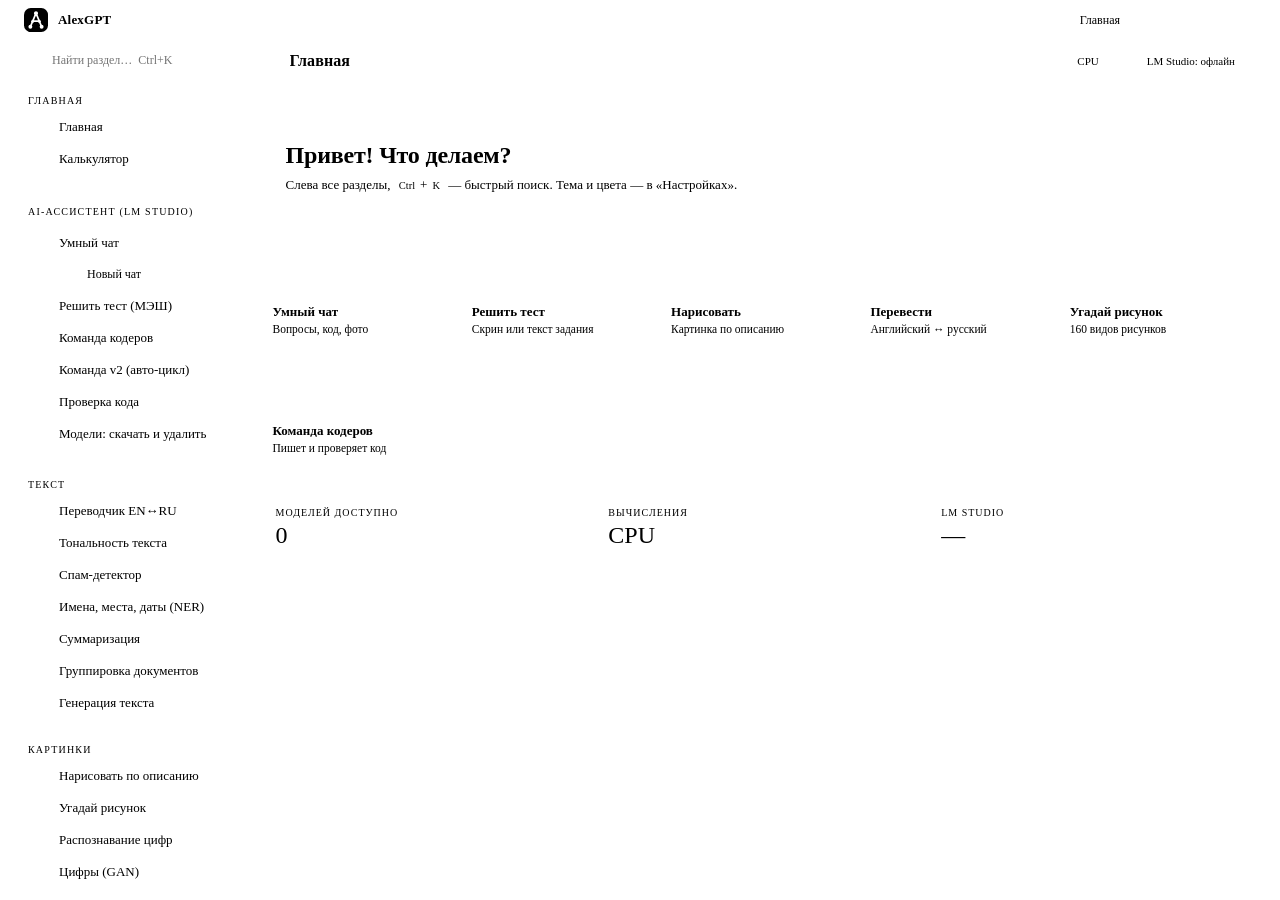
==== commit 798400fb: "Новый экран загрузки, центрирование значков в компактном меню, значок окна - Экран загрузки в стиле " ====
--- a/alexgpt/templates/app.html
+++ b/alexgpt/templates/app.html
@@ -22,45 +22,8 @@
   } catch (e) {}
 })();
 </script>
+<link rel="stylesheet" href="/static/theme.css">
 <style>
-@font-face{font-family:'Onest';font-style:normal;font-weight:400;font-display:swap;src:url(/static/fonts/onest-cyrillic-400-normal.woff2) format('woff2');unicode-range:U+0301,U+0400-045F,U+0490-0491,U+04B0-04B1,U+2116}
-@font-face{font-family:'Onest';font-style:normal;font-weight:400;font-display:swap;src:url(/static/fonts/onest-latin-400-normal.woff2) format('woff2');unicode-range:U+0000-00FF,U+0131,U+0152-0153,U+02BB-02BC,U+02C6,U+02DA,U+02DC,U+0304,U+0308,U+0329,U+2000-206F,U+20AC,U+2122,U+2191,U+2193,U+2212,U+2215,U+FEFF,U+FFFD}
-@font-face{font-family:'Onest';font-style:normal;font-weight:500;font-display:swap;src:url(/static/fonts/onest-cyrillic-500-normal.woff2) format('woff2');unicode-range:U+0301,U+0400-045F,U+0490-0491,U+04B0-04B1,U+2116}
-@font-face{font-family:'Onest';font-style:normal;font-weight:500;font-display:swap;src:url(/static/fonts/onest-latin-500-normal.woff2) format('woff2');unicode-range:U+0000-00FF,U+0131,U+0152-0153,U+02BB-02BC,U+02C6,U+02DA,U+02DC,U+0304,U+0308,U+0329,U+2000-206F,U+20AC,U+2122,U+2191,U+2193,U+2212,U+2215,U+FEFF,U+FFFD}
-@font-face{font-family:'Onest';font-style:normal;font-weight:600;font-display:swap;src:url(/static/fonts/onest-cyrillic-600-normal.woff2) format('woff2');unicode-range:U+0301,U+0400-045F,U+0490-0491,U+04B0-04B1,U+2116}
-@font-face{font-family:'Onest';font-style:normal;font-weight:600;font-display:swap;src:url(/static/fonts/onest-latin-600-normal.woff2) format('woff2');unicode-range:U+0000-00FF,U+0131,U+0152-0153,U+02BB-02BC,U+02C6,U+02DA,U+02DC,U+0304,U+0308,U+0329,U+2000-206F,U+20AC,U+2122,U+2191,U+2193,U+2212,U+2215,U+FEFF,U+FFFD}
-@font-face{font-family:'Onest';font-style:normal;font-weight:700;font-display:swap;src:url(/static/fonts/onest-cyrillic-700-normal.woff2) format('woff2');unicode-range:U+0301,U+0400-045F,U+0490-0491,U+04B0-04B1,U+2116}
-@font-face{font-family:'Onest';font-style:normal;font-weight:700;font-display:swap;src:url(/static/fonts/onest-latin-700-normal.woff2) format('woff2');unicode-range:U+0000-00FF,U+0131,U+0152-0153,U+02BB-02BC,U+02C6,U+02DA,U+02DC,U+0304,U+0308,U+0329,U+2000-206F,U+20AC,U+2122,U+2191,U+2193,U+2212,U+2215,U+FEFF,U+FFFD}
-@font-face{font-family:'Unbounded';font-style:normal;font-weight:600;font-display:swap;src:url(/static/fonts/unbounded-cyrillic-600-normal.woff2) format('woff2');unicode-range:U+0301,U+0400-045F,U+0490-0491,U+04B0-04B1,U+2116}
-@font-face{font-family:'Unbounded';font-style:normal;font-weight:600;font-display:swap;src:url(/static/fonts/unbounded-latin-600-normal.woff2) format('woff2');unicode-range:U+0000-00FF,U+0131,U+0152-0153,U+02BB-02BC,U+02C6,U+02DA,U+02DC,U+0304,U+0308,U+0329,U+2000-206F,U+20AC,U+2122,U+2191,U+2193,U+2212,U+2215,U+FEFF,U+FFFD}
-@font-face{font-family:'Unbounded';font-style:normal;font-weight:700;font-display:swap;src:url(/static/fonts/unbounded-cyrillic-700-normal.woff2) format('woff2');unicode-range:U+0301,U+0400-045F,U+0490-0491,U+04B0-04B1,U+2116}
-@font-face{font-family:'Unbounded';font-style:normal;font-weight:700;font-display:swap;src:url(/static/fonts/unbounded-latin-700-normal.woff2) format('woff2');unicode-range:U+0000-00FF,U+0131,U+0152-0153,U+02BB-02BC,U+02C6,U+02DA,U+02DC,U+0304,U+0308,U+0329,U+2000-206F,U+20AC,U+2122,U+2191,U+2193,U+2212,U+2215,U+FEFF,U+FFFD}
-@font-face{font-family:'JetBrains Mono';font-style:normal;font-weight:400;font-display:swap;src:url(/static/fonts/jetbrains-mono-cyrillic-400-normal.woff2) format('woff2');unicode-range:U+0301,U+0400-045F,U+0490-0491,U+04B0-04B1,U+2116}
-@font-face{font-family:'JetBrains Mono';font-style:normal;font-weight:400;font-display:swap;src:url(/static/fonts/jetbrains-mono-latin-400-normal.woff2) format('woff2');unicode-range:U+0000-00FF,U+0131,U+0152-0153,U+02BB-02BC,U+02C6,U+02DA,U+02DC,U+0304,U+0308,U+0329,U+2000-206F,U+20AC,U+2122,U+2191,U+2193,U+2212,U+2215,U+FEFF,U+FFFD}
-@font-face{font-family:'JetBrains Mono';font-style:normal;font-weight:500;font-display:swap;src:url(/static/fonts/jetbrains-mono-cyrillic-500-normal.woff2) format('woff2');unicode-range:U+0301,U+0400-045F,U+0490-0491,U+04B0-04B1,U+2116}
-@font-face{font-family:'JetBrains Mono';font-style:normal;font-weight:500;font-display:swap;src:url(/static/fonts/jetbrains-mono-latin-500-normal.woff2) format('woff2');unicode-range:U+0000-00FF,U+0131,U+0152-0153,U+02BB-02BC,U+02C6,U+02DA,U+02DC,U+0304,U+0308,U+0329,U+2000-206F,U+20AC,U+2122,U+2191,U+2193,U+2212,U+2215,U+FEFF,U+FFFD}
-/* ══ Темы. Фон, поверхности, текст и сетка; акцент задаётся отдельно (data-accent) ══ */
-:root{
-  --bg:#0c0e12;--surf:#13161c;--surf2:#1b1f27;--border:#262b35;--border2:#323846;
-  --text:#e8eaf0;--muted:#8a92a3;--faint:#4d5566;--grid:rgba(255,255,255,.028);
-  --blue:#4c8dff;--green:#3fb970;--red:#f2555a;--yellow:#e0a526;
-  --accent:#7c5cff;--accent-rgb:124,92,255;--accent-hover:#6a47f5;--accent2:#4c8dff;--on-accent:#fff;
-  --shadow:rgba(0,0,0,.7);
-  --radius:12px;--sidebar:240px;--titlebar:42px;
-  --f-ui:'Onest','Segoe UI',system-ui,sans-serif;--f-display:'Unbounded','Onest',sans-serif;
-  --f-mono:'JetBrains Mono',Consolas,monospace;
-}
-html[data-theme=midnight]{--bg:#0a0f1e;--surf:#111829;--surf2:#18223a;--border:#243150;--border2:#2f3f63;--text:#e4e9f6;--muted:#91a0c0;--faint:#4a5878;--grid:rgba(120,150,255,.045)}
-html[data-theme=graphite]{--bg:#0a0a0a;--surf:#121212;--surf2:#1c1c1c;--border:#2a2a2a;--border2:#363636;--text:#ededed;--muted:#9c9c9c;--faint:#555;--grid:rgba(255,255,255,.03)}
-html[data-theme=light]{--bg:#f3f4f7;--surf:#fff;--surf2:#eceef3;--border:#dcdfe6;--border2:#c9ced8;--text:#15181e;--muted:#5a6272;--faint:#9aa1ae;--grid:rgba(20,30,60,.05);
-  --green:#1a7f45;--red:#cf2e36;--yellow:#9a6700;--blue:#1f63d6;--shadow:rgba(20,30,60,.22)}
-html[data-theme=sepia]{--bg:#f2ead6;--surf:#fbf6ea;--surf2:#eee3cb;--border:#dccfb0;--border2:#cdbd98;--text:#3b3024;--muted:#6f604c;--faint:#a39479;--grid:rgba(90,60,20,.06);
-  --green:#3f7d20;--red:#b3261e;--yellow:#8a6100;--blue:#1f5fa8;--shadow:rgba(60,40,10,.25)}
-html[data-accent=blue]  {--accent:#3b82f6;--accent-rgb:59,130,246;--accent-hover:#2563eb;--accent2:#06b6d4}
-html[data-accent=green] {--accent:#16a34a;--accent-rgb:22,163,74;--accent-hover:#15803d;--accent2:#84cc16}
-html[data-accent=orange]{--accent:#ea580c;--accent-rgb:234,88,12;--accent-hover:#c2410c;--accent2:#f59e0b}
-html[data-accent=pink]  {--accent:#db2777;--accent-rgb:219,39,119;--accent-hover:#be185d;--accent2:#a855f7}
-html[data-accent=teal]  {--accent:#0d9488;--accent-rgb:13,148,136;--accent-hover:#0f766e;--accent2:#3b82f6}
 
 *{margin:0;padding:0;box-sizing:border-box}
 html,body{width:100%;height:100%;background:transparent;overflow:hidden;font-family:var(--f-ui);font-size:14px;color:var(--text);-webkit-font-smoothing:antialiased}
@@ -253,9 +216,20 @@
 
 /* ══ Чат ══ */
 #chat-messages{height:420px;overflow-y:auto;display:flex;flex-direction:column;gap:12px;padding:4px 2px}
-.msg{max-width:82%;padding:10px 14px;border-radius:14px;font-size:13.5px;line-height:1.6;white-space:pre-wrap;word-break:break-word}
+.msg{max-width:82%;padding:12px 16px;border-radius:14px;font-size:13.5px;line-height:1.6;white-space:pre-wrap;word-break:break-word}
 .msg-user{align-self:flex-end;background:var(--accent);color:var(--on-accent);border-bottom-right-radius:4px}
 .msg-bot{align-self:flex-start;background:var(--surf2);border:1px solid var(--border);border-bottom-left-radius:4px}
+/* Отрисованный Markdown: обычные переносы и отступы (общий сброс обнулял их — текст и номера списков липли к рамке) */
+.msg.md{white-space:normal}
+.msg.md>*:first-child{margin-top:0}.msg.md>*:last-child{margin-bottom:0}
+.msg.md p{margin:0 0 8px}
+.msg.md ul,.msg.md ol{margin:4px 0 10px;padding-left:24px}
+.msg.md li{margin:3px 0}.msg.md li>p{margin:0}
+.msg.md h1,.msg.md h2,.msg.md h3,.msg.md h4{font-size:14px;font-weight:700;margin:12px 0 6px}
+.msg.md blockquote{border-left:3px solid var(--border2);padding-left:10px;color:var(--muted);margin:6px 0}
+.msg.md table{border-collapse:collapse;margin:8px 0;font-size:12.5px}.msg.md td,.msg.md th{border:1px solid var(--border);padding:4px 8px}
+.msg.md .katex-display{margin:8px 0;overflow-x:auto;overflow-y:hidden;padding:2px 0}
+.msg.md hr{border:none;border-top:1px solid var(--border);margin:10px 0}
 .msg-bot pre,.msg-bot code{font-family:var(--f-mono);font-size:12px}
 .msg-bot pre{background:var(--bg);border:1px solid var(--border);border-radius:8px;padding:10px;overflow-x:auto;white-space:pre}
 .model-badge{font-family:var(--f-mono);font-size:10px;background:rgba(76,141,255,.12);color:var(--blue);border:1px solid rgba(76,141,255,.3);border-radius:6px;padding:1px 7px;display:inline-block;margin-bottom:3px}
@@ -308,7 +282,7 @@
 #sb-toggle{background:none;border:1px solid transparent;color:var(--muted);font-size:18px;cursor:pointer;width:34px;height:34px;border-radius:9px;display:flex;align-items:center;justify-content:center}
 #sb-toggle:hover{background:var(--surf2);border-color:var(--border);color:var(--text)}
 html[data-sidebar=mini]{--sidebar:66px}
-html[data-sidebar=mini] .nav-item{font-size:0;justify-content:center;padding:9px 0}
+html[data-sidebar=mini] .nav-item{font-size:0;justify-content:center;padding:9px 0;gap:0}
 html[data-sidebar=mini] .nav-item .icon{font-size:18px;width:auto}
 html[data-sidebar=mini] .nav-label,html[data-sidebar=mini] .nav-label-btn,html[data-sidebar=mini] .nav-search,
 html[data-sidebar=mini] #chat-sessions-list,html[data-sidebar=mini] #lm-models-nav,html[data-sidebar=mini] .sidebar-footer{display:none}
@@ -2406,6 +2380,7 @@
   // Размышления R1 внутри сообщения (details) не трогаем — перерисовываем только ответ
   const think = el.querySelector(':scope > .think');
   el.innerHTML = html;
+  el.classList.add('md');
   if (think) el.prepend(think);
   if (window._katexReady) {
     renderMathInElement(el, {delimiters:[
@@ -2460,7 +2435,7 @@
   if (sess) {
     sess.msgs.forEach(m => {
       const div = document.createElement('div');
-      div.className = m.role === 'user' ? 'msg msg-user' : 'msg msg-bot';
+      div.className = m.role === 'user' ? 'msg msg-user' : 'msg msg-bot md';
       div.innerHTML = m.html;
       list.appendChild(div);
     });
@@ -2548,7 +2523,7 @@
   const list = document.getElementById('chat-messages');
   sessions[0].msgs.forEach(m => {
     const div = document.createElement('div');
-    div.className = m.role === 'user' ? 'msg msg-user' : 'msg msg-bot';
+    div.className = m.role === 'user' ? 'msg msg-user' : 'msg msg-bot md';
     div.innerHTML = m.html;
     list.appendChild(div);
   });
@@ -3372,14 +3347,14 @@
 // НАСТРОЙКИ ОФОРМЛЕНИЯ, ПОИСК ПО РАЗДЕЛАМ, КОМПАКТНОЕ МЕНЮ
 // ═══════════════════════════════════════════════════════════
 const THEMES = [
-  {id:'',         name:'Тёмная',   bg:'#0d1117', surf:'#161b22', line:'#30363d'},
-  {id:'midnight', name:'Полночь',  bg:'#0b1020', surf:'#121a2e', line:'#26324f'},
-  {id:'graphite', name:'Графит',   bg:'#0a0a0a', surf:'#141414', line:'#2c2c2c'},
-  {id:'light',    name:'Светлая',  bg:'#f6f8fa', surf:'#ffffff', line:'#d0d7de'},
-  {id:'sepia',    name:'Сепия',    bg:'#f4ecd8', surf:'#fbf6ea', line:'#dccfb0'},
+  {id:'',         name:'Тёмная',   bg:'#0c0e12', surf:'#13161c', line:'#262b35'},
+  {id:'midnight', name:'Полночь',  bg:'#0a0f1e', surf:'#111829', line:'#243150'},
+  {id:'graphite', name:'Графит',   bg:'#0a0a0a', surf:'#121212', line:'#2a2a2a'},
+  {id:'light',    name:'Светлая',  bg:'#f3f4f7', surf:'#ffffff', line:'#dcdfe6'},
+  {id:'sepia',    name:'Сепия',    bg:'#f2ead6', surf:'#fbf6ea', line:'#dccfb0'},
 ];
 const ACCENTS = [
-  {id:'', name:'Фиолетовый', c:'#7c3aed'}, {id:'blue', name:'Синий', c:'#3b82f6'},
+  {id:'', name:'Фиолетовый', c:'#7c5cff'}, {id:'blue', name:'Синий', c:'#3b82f6'},
   {id:'green', name:'Зелёный', c:'#16a34a'}, {id:'orange', name:'Оранжевый', c:'#ea580c'},
   {id:'pink', name:'Розовый', c:'#db2777'}, {id:'teal', name:'Бирюзовый', c:'#0d9488'},
 ];
@@ -3405,6 +3380,13 @@
   for (const k of Object.keys(s)) if (!s[k]) delete s[k];
   try { localStorage.setItem('uiSettings', JSON.stringify(s)); } catch (e) {}
   applyUi(s);
+  syncUiToServer(s);
+}
+
+// Экран загрузки показывается до запуска сервера и не видит localStorage: тему и акцент кладём в ui.json
+function syncUiToServer(s) {
+  fetch('/api/ui', {method: 'POST', headers: {'Content-Type': 'application/json'},
+    body: JSON.stringify({theme: s.theme || '', accent: s.accent || ''})}).catch(() => {});
 }
 
 function resetUi() {
@@ -3435,6 +3417,7 @@
   // Подсказки для компактного меню, где виден только значок
   document.querySelectorAll('#sidebar .nav-item').forEach(el => { if (!el.title) el.title = el.textContent.trim(); });
   applyUi(uiSettings());
+  syncUiToServer(uiSettings());
 }
 
 function filterNav(q) {
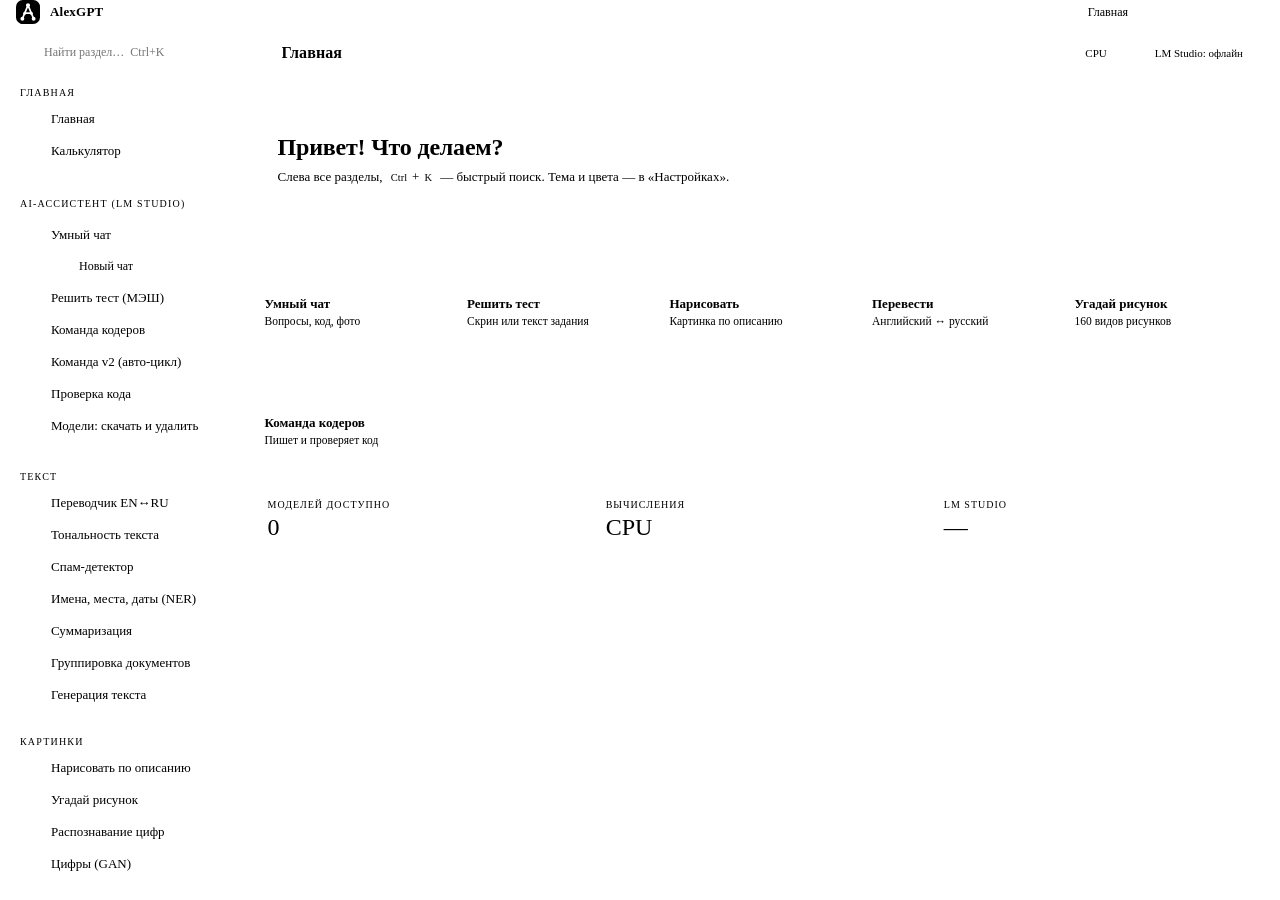
==== commit 1cddbaa7: "Версия 1.3.1: окно без прозрачной рамки вокруг Вокруг окна было прозрачное поле 8 px под тень, и на " ====
--- a/alexgpt/templates/app.html
+++ b/alexgpt/templates/app.html
@@ -38,9 +38,12 @@
 .big-ic.good{color:var(--green)}.big-ic.bad{color:var(--red)}.big-ic.warn{color:var(--yellow)}
 
 /* ══ Окно ══ */
-#app-root{position:absolute;inset:8px;border-radius:14px;overflow:hidden;background:var(--bg);
-  box-shadow:0 18px 60px var(--shadow),0 0 0 1px var(--border);display:flex;flex-direction:column;transition:inset .1s,border-radius .1s}
-html[data-max='1'] #app-root{inset:0;border-radius:0;box-shadow:none}
+/* Окно во всю площадь: прежде вокруг было прозрачное поле 8 px под тень, и на рабочем
+   столе оно читалось как вторая, прозрачная рамка вокруг окна. Зоны ресайза (.rz) лежат
+   поверх страницы у самого края и в поле не нуждаются. */
+#app-root{position:absolute;inset:0;border-radius:10px;overflow:hidden;background:var(--bg);
+  border:1px solid var(--border);display:flex;flex-direction:column;transition:border-radius .1s}
+html[data-max='1'] #app-root{border-radius:0;border:none}
 .rz{position:absolute;z-index:9998;background:transparent}
 .rz-n{top:0;left:12px;right:12px;height:5px;cursor:n-resize}
 .rz-s{bottom:0;left:12px;right:12px;height:5px;cursor:s-resize}
@@ -979,7 +982,7 @@
         <div class="tool-wrap">
           <div class="tool-input"><div class="panel">
             <div class="panel-title"><svg class="ic"><use href="/static/icons.svg#i-shapes"/></svg> Нарисуй — угадаю</div>
-            <div style="font-size:12px;color:var(--muted);margin-bottom:10px">Цифры, буквы, фигуры, предметы (кошка, дом, машина…) и математические знаки — 160 классов. Угадывает, как только отпускаешь мышь.</div>
+            <div style="font-size:12px;color:var(--muted);margin-bottom:10px">Цифры, буквы, фигуры, предметы (кошка, дом, машина…) и математические знаки — 160 классов. Можно писать несколько символов рядом, например число «65» — читает слева направо. Угадывает, как только отпускаешь мышь.</div>
             <canvas id="sketch-canvas" width="400" height="400" style="display:block;width:100%;max-width:400px;aspect-ratio:1;border:2px solid var(--border);border-radius:8px;cursor:crosshair;background:#000;touch-action:none"></canvas>
             <div class="form-group" style="margin-top:10px"><label>Толщина кисти: <span id="sketch-pen-val">24</span></label>
               <input type="range" id="sketch-pen" min="8" max="48" value="24" oninput="document.getElementById('sketch-pen-val').textContent=this.value"></div>
@@ -2269,6 +2272,17 @@
     const sure = d.guesses.filter(g => g.prob >= 30), unsure = d.guesses.filter(g => g.prob < 30 && g.prob >= 2);
     const row = g => `<div class="digit-conf"><span style="width:auto;min-width:90px;text-align:left;color:var(--text);font-size:14px">${esc(g.label)}</span>
       <div class="bar"><div class="bar-fill" style="width:${g.prob}%"></div></div><span>${g.prob}%</span></div>`;
+    if (d.symbols) {
+      // Несколько символов рядом: сервер прочитал их по одному, слева направо.
+      const alt = s => s.alt.prob >= 2 ? ` <span style="color:var(--muted);font-size:12px">или ${esc(s.alt.label)} ${s.alt.prob}%</span>` : '';
+      res.innerHTML = `<div style="font-size:12px;color:var(--muted);margin-bottom:6px">${d.confidence >= 30 ? 'Думаю, это:' : 'Не уверен, но похоже на:'}</div>
+        <div style="font-size:28px;font-weight:600;color:var(--text);letter-spacing:2px;word-break:break-all">${esc(d.text)}</div>
+        <div style="font-size:12px;color:var(--muted);margin:4px 0 12px">уверенность ${d.confidence}%</div>
+        <div style="font-size:12px;color:var(--muted);margin-bottom:6px">По символам:</div>`
+        + d.symbols.map(s => `<div class="digit-conf"><span style="width:auto;min-width:90px;text-align:left;color:var(--text);font-size:14px">${esc(s.label)}${alt(s)}</span>
+          <div class="bar"><div class="bar-fill" style="width:${s.prob}%"></div></div><span>${s.prob}%</span></div>`).join('');
+      return;
+    }
     res.innerHTML = (sure.length ? `<div style="font-size:12px;color:var(--muted);margin-bottom:6px">Думаю, это:</div>${sure.map(row).join('')}` : '')
       + (unsure.length ? `<div style="font-size:12px;color:var(--muted);margin:12px 0 6px">Не уверен:</div>${unsure.map(row).join('')}` : '')
       || 'Не пойму, что это';
